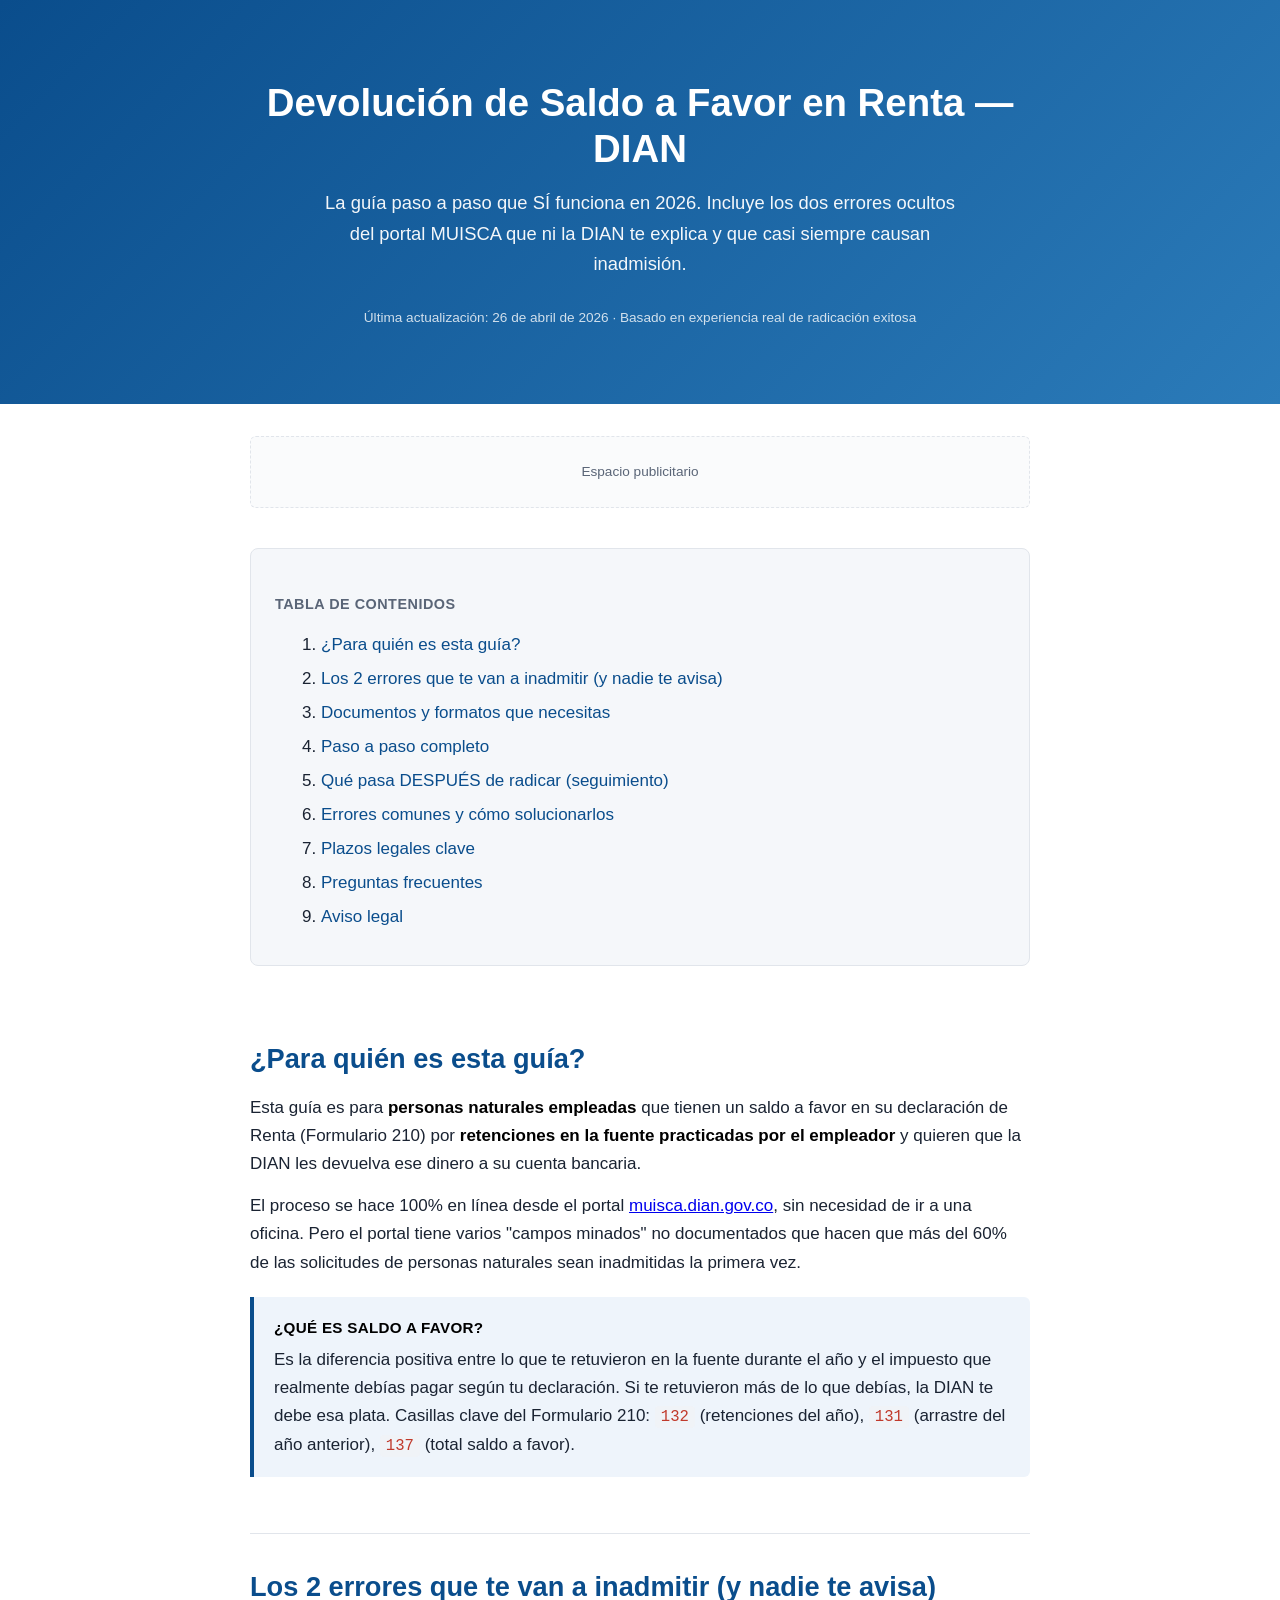
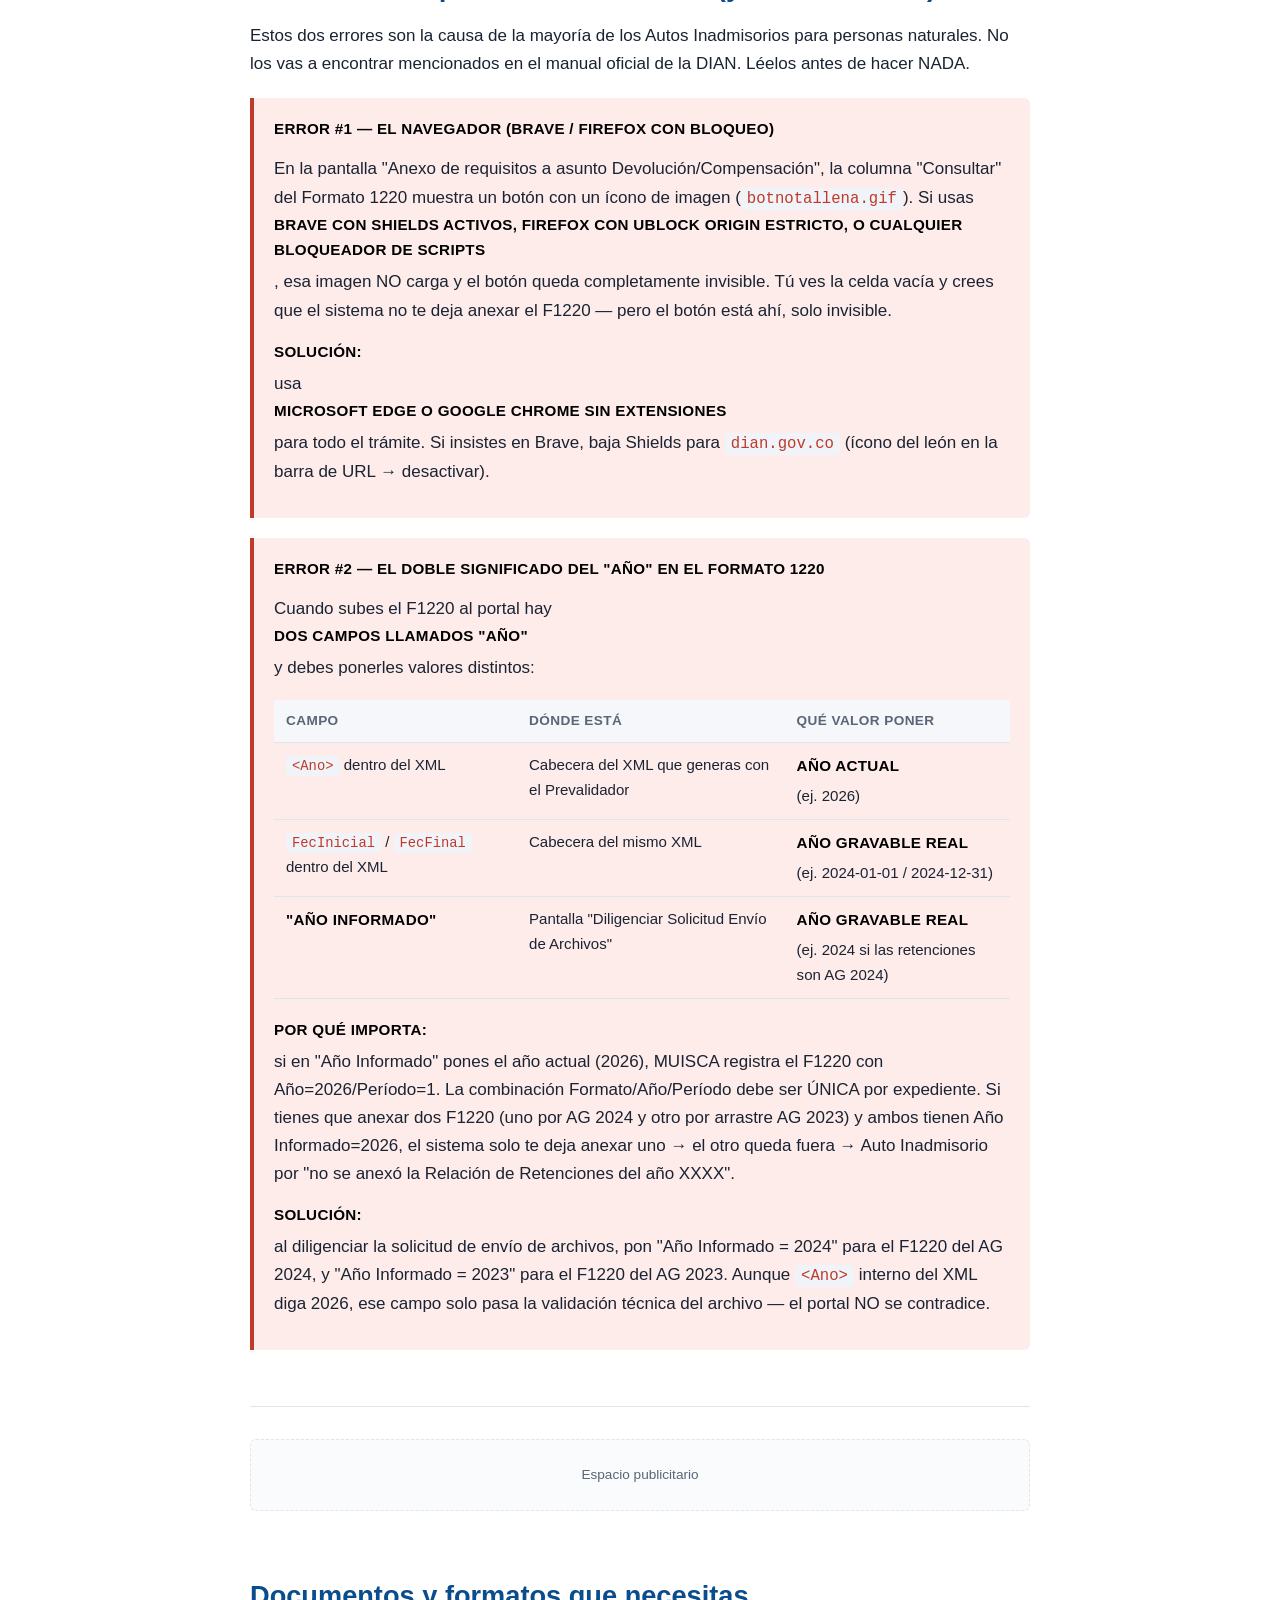
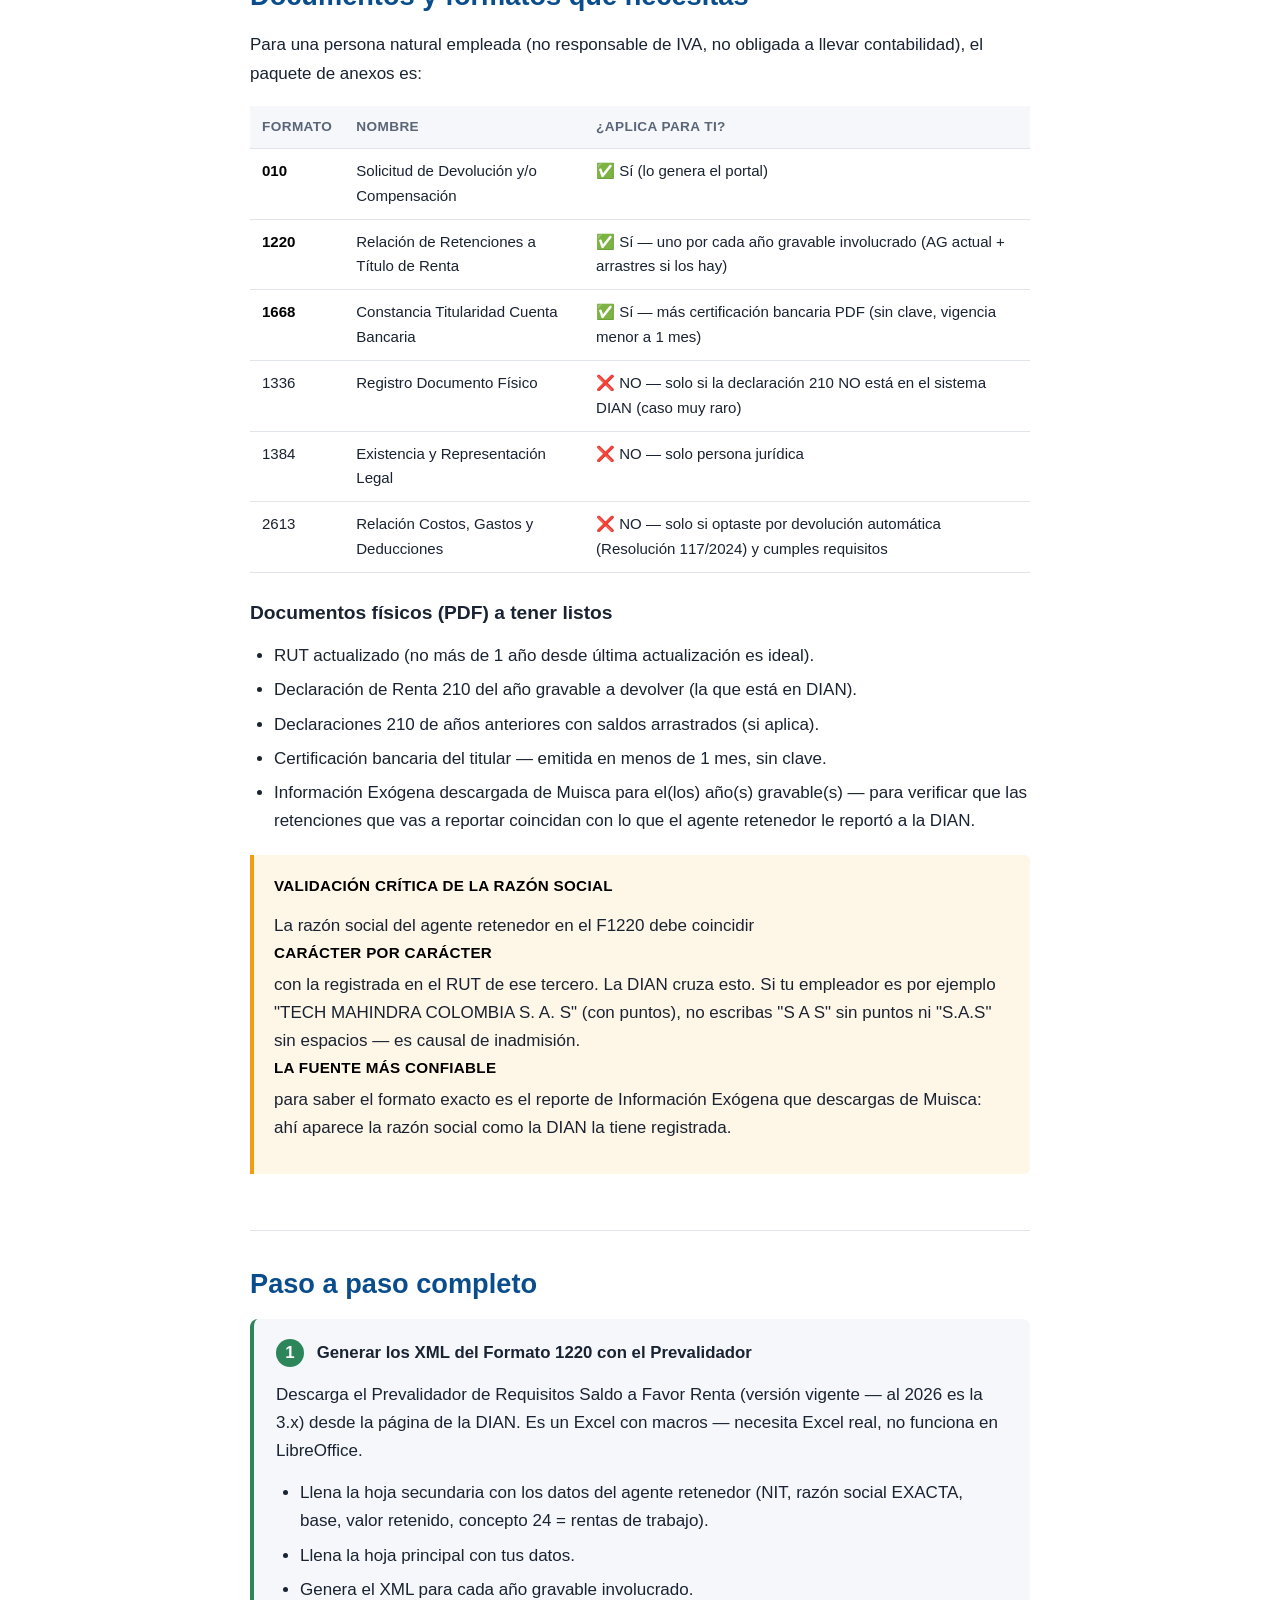
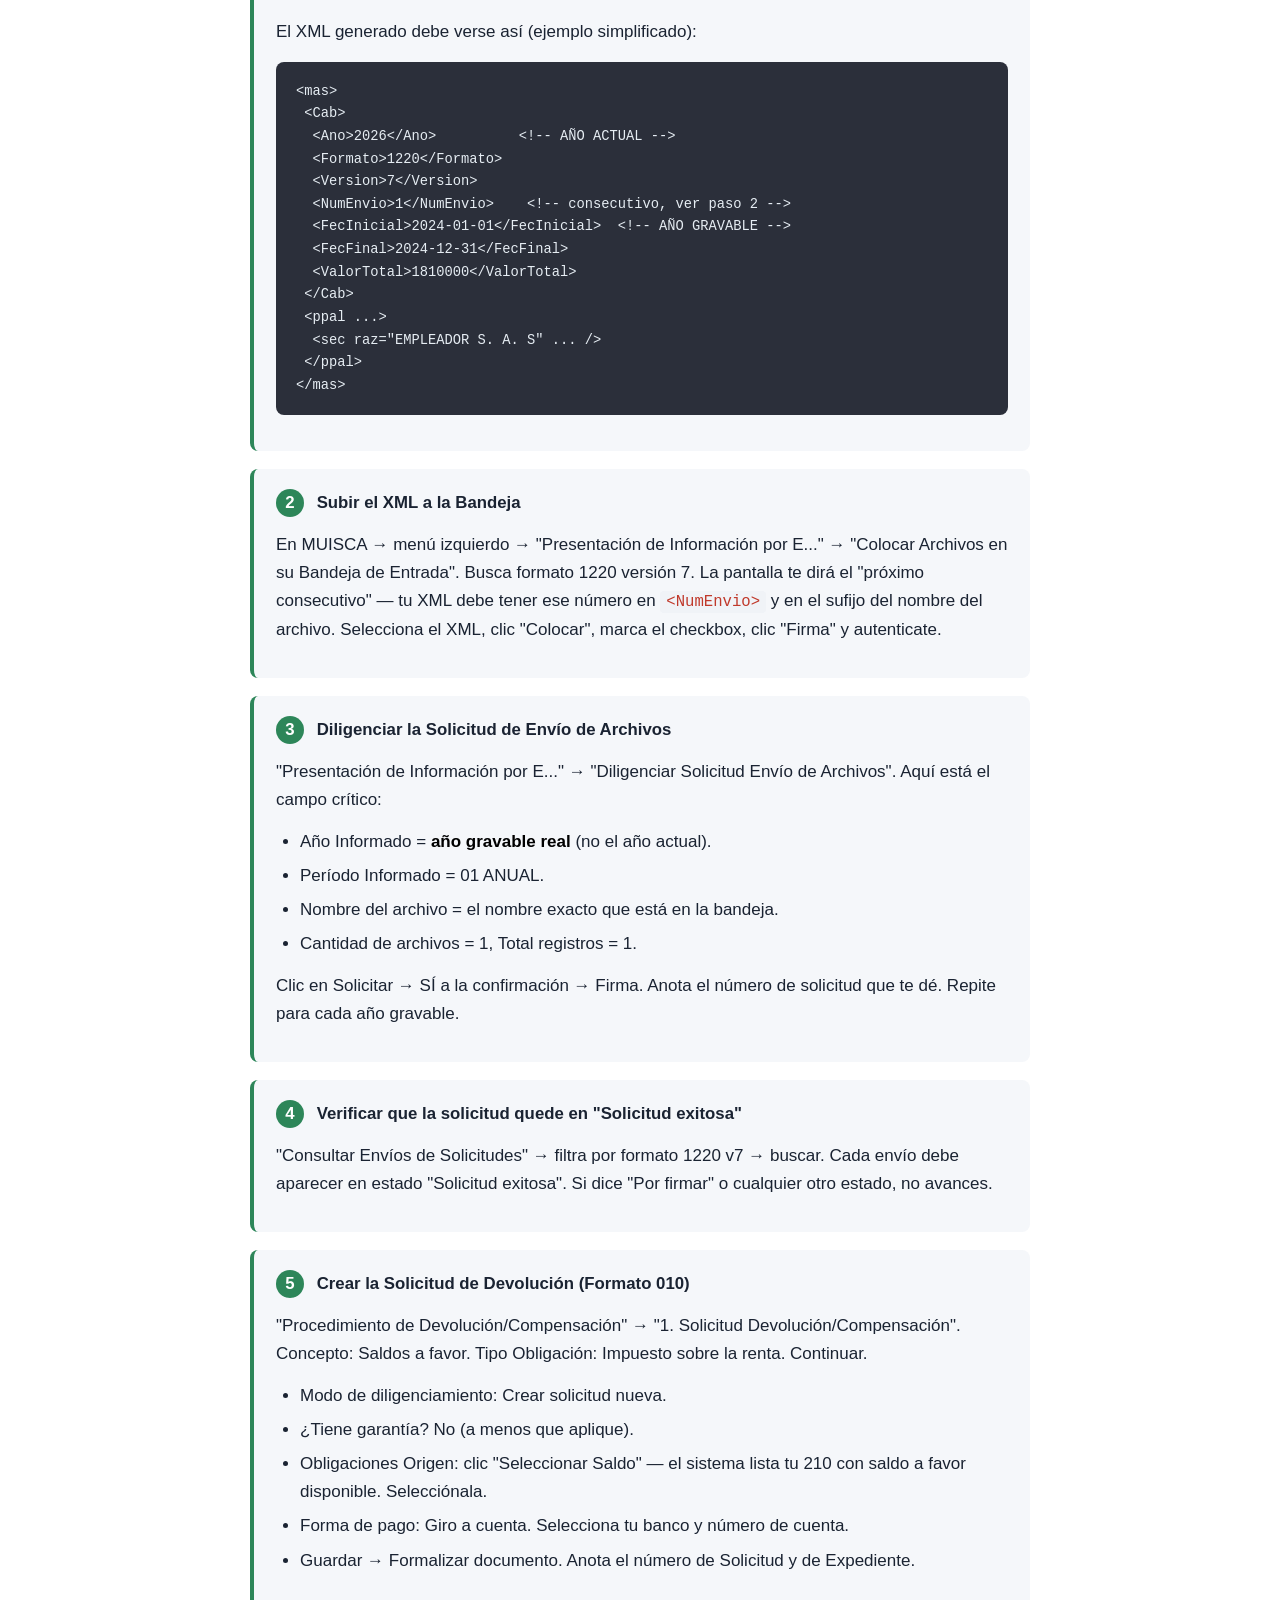
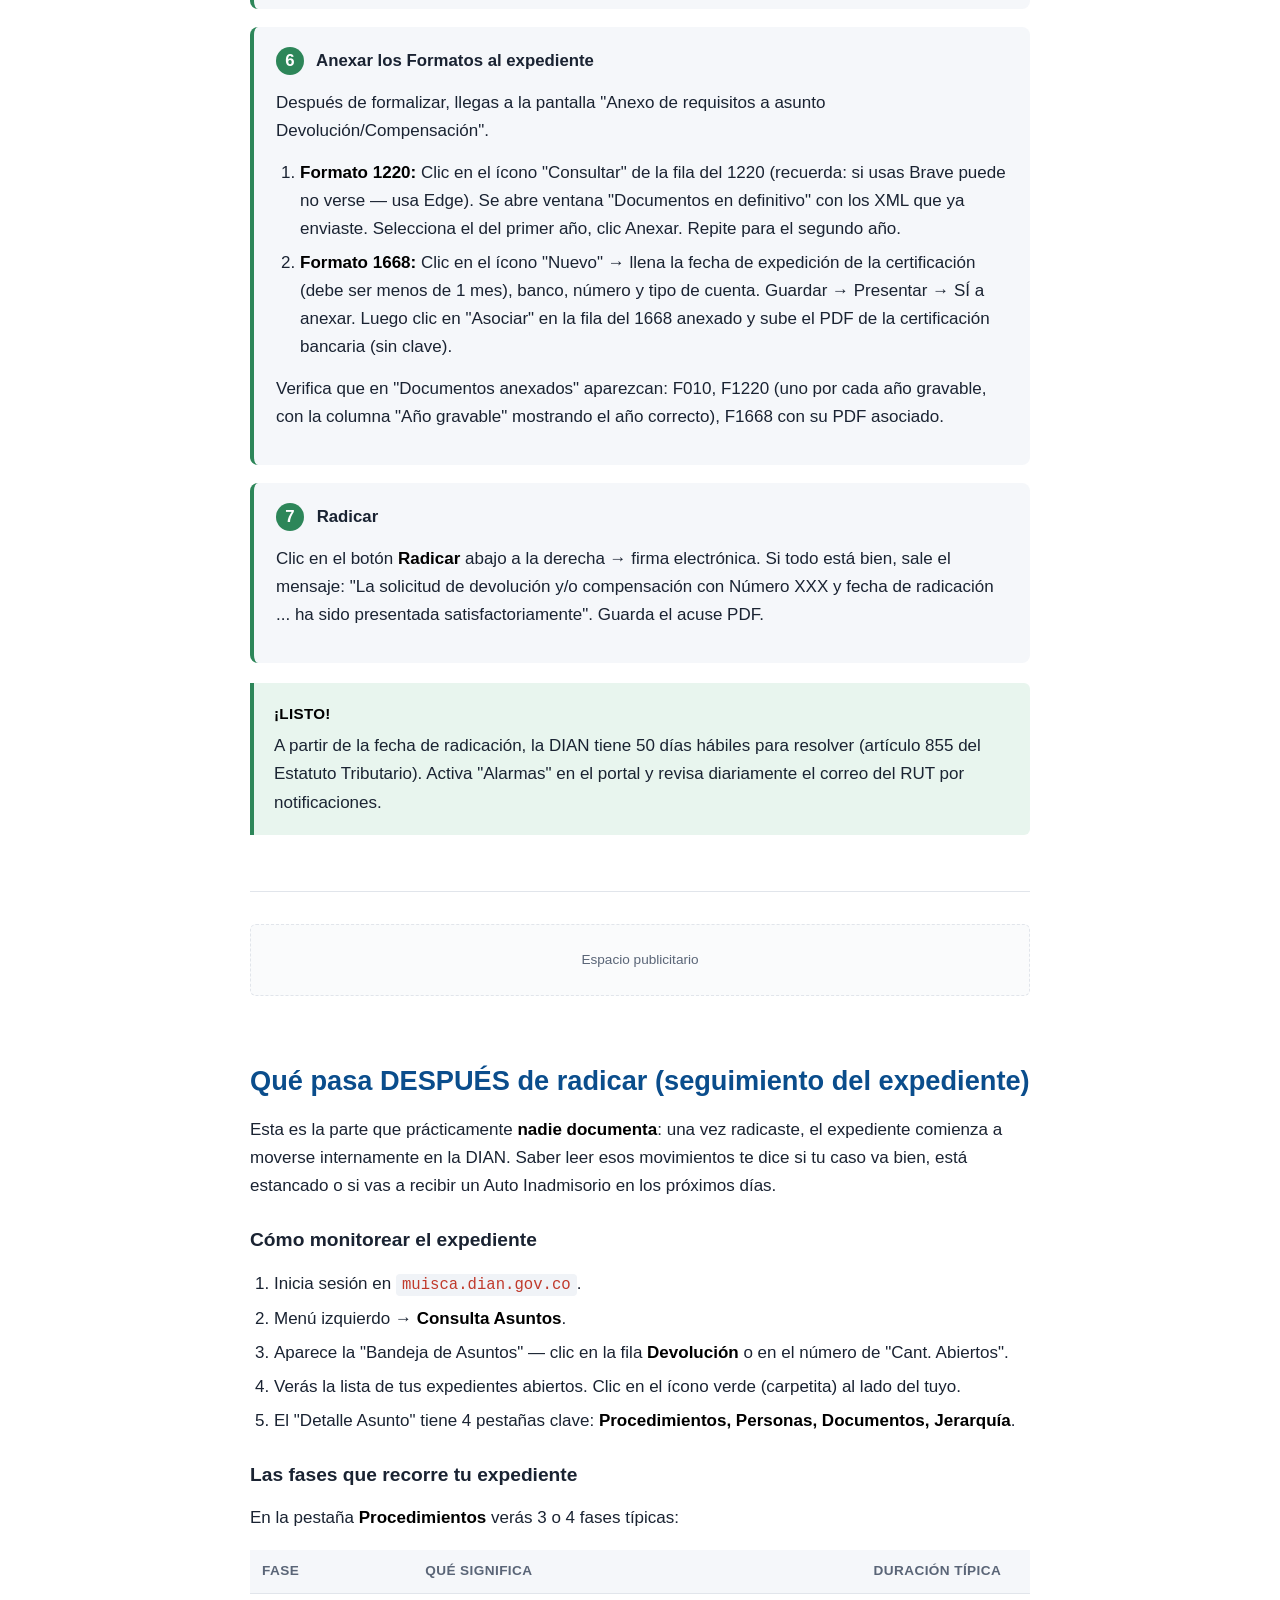
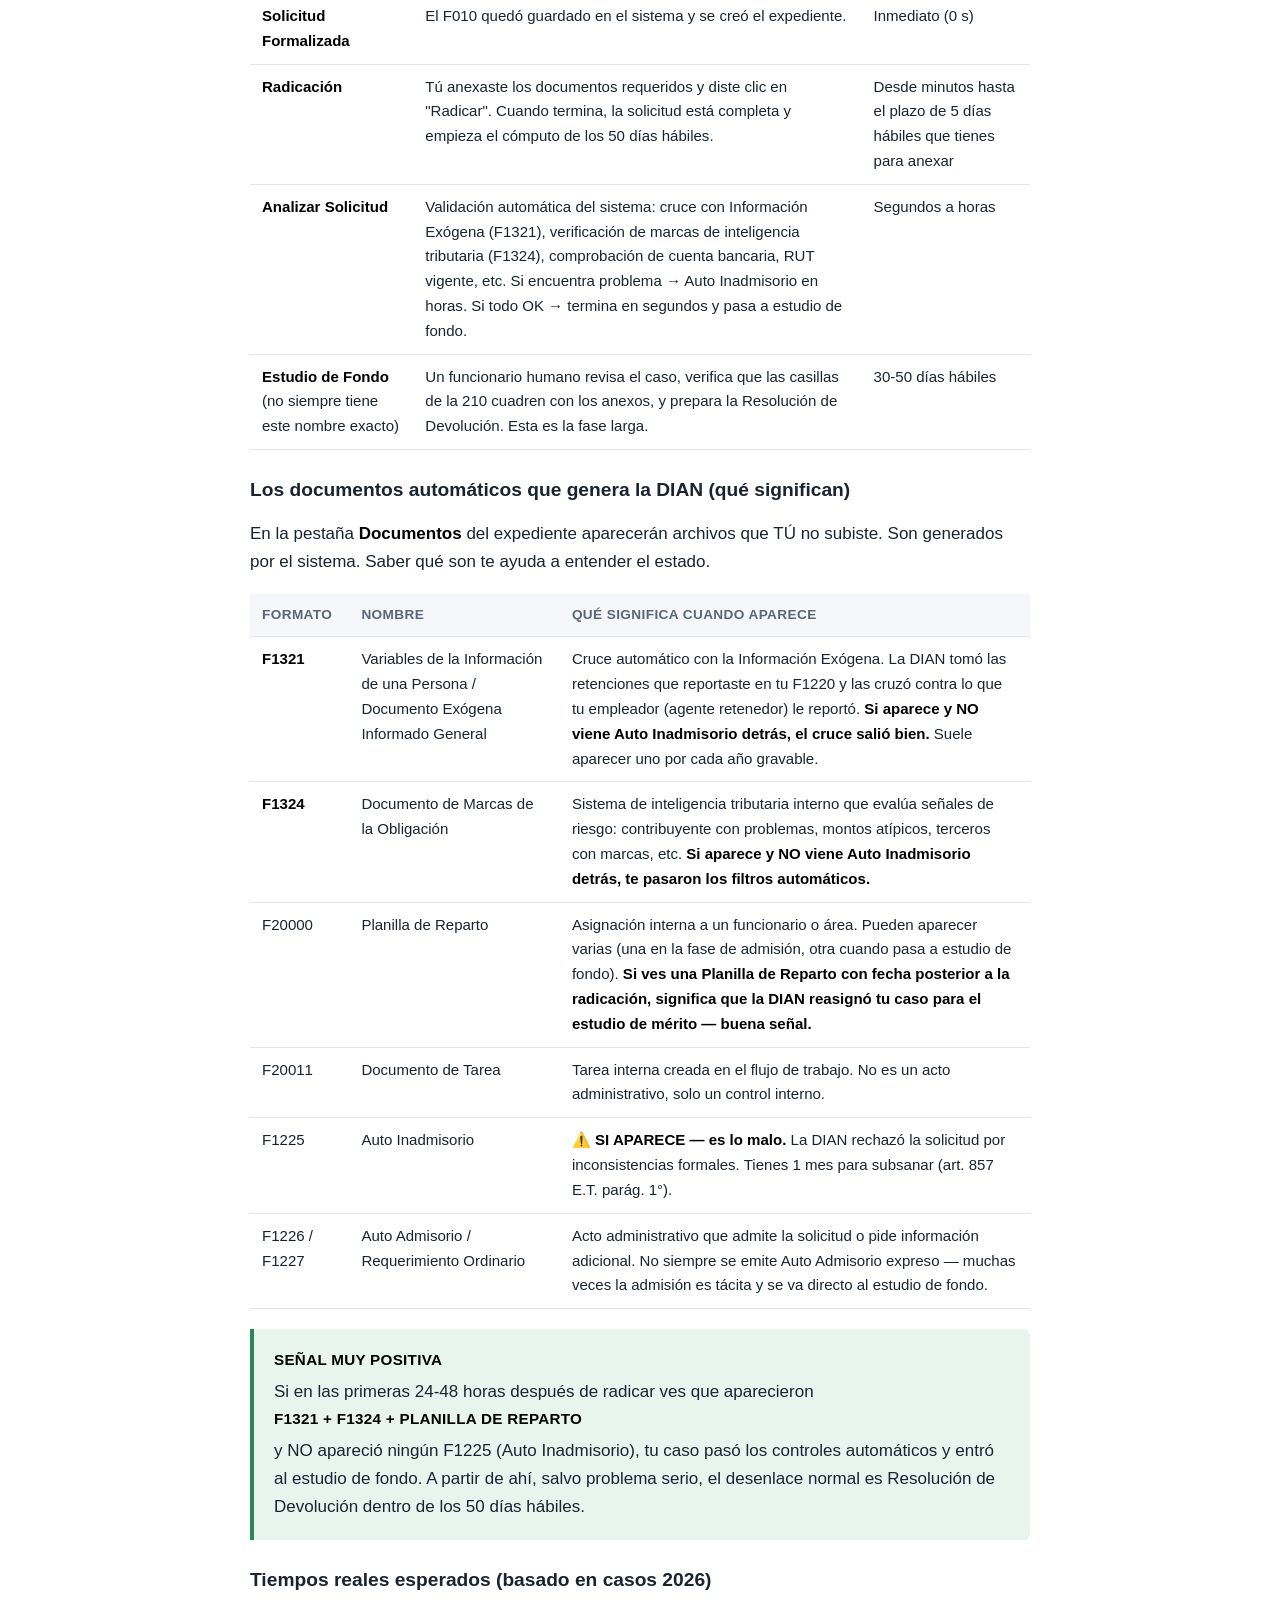
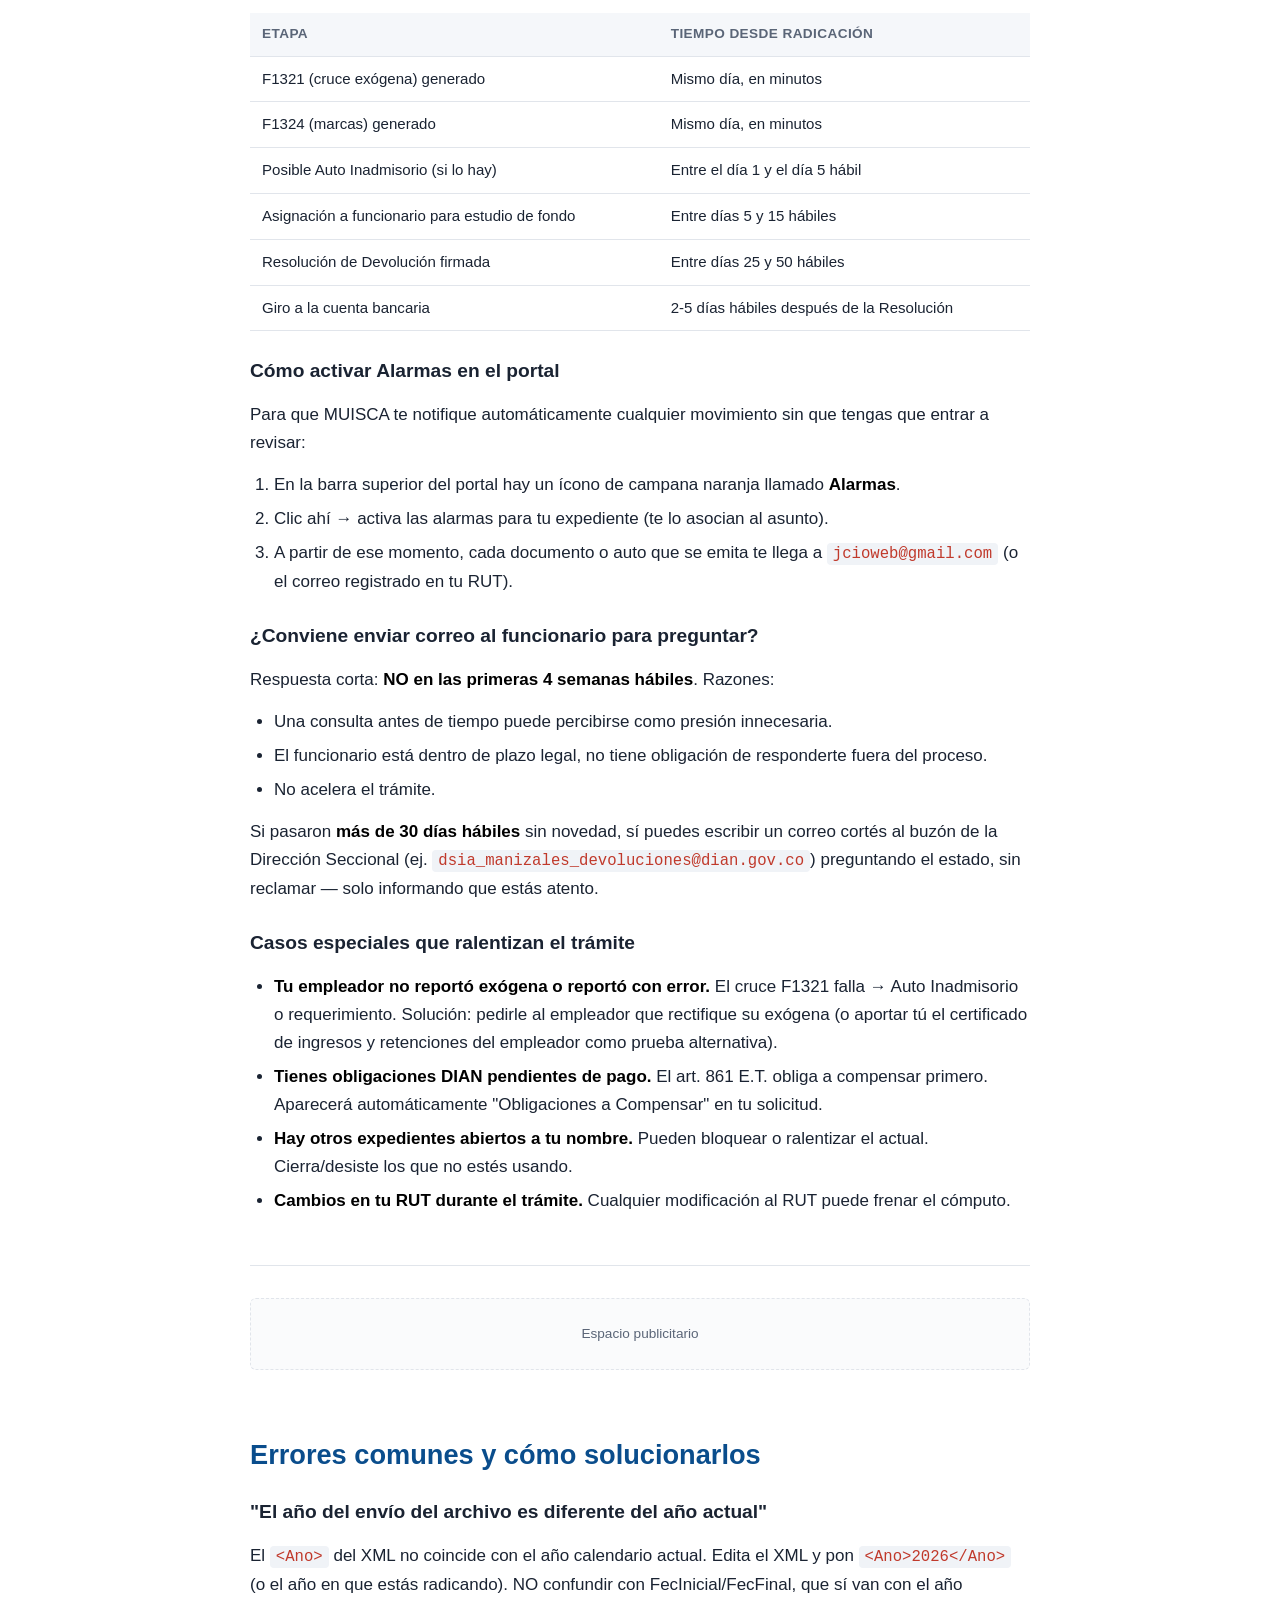
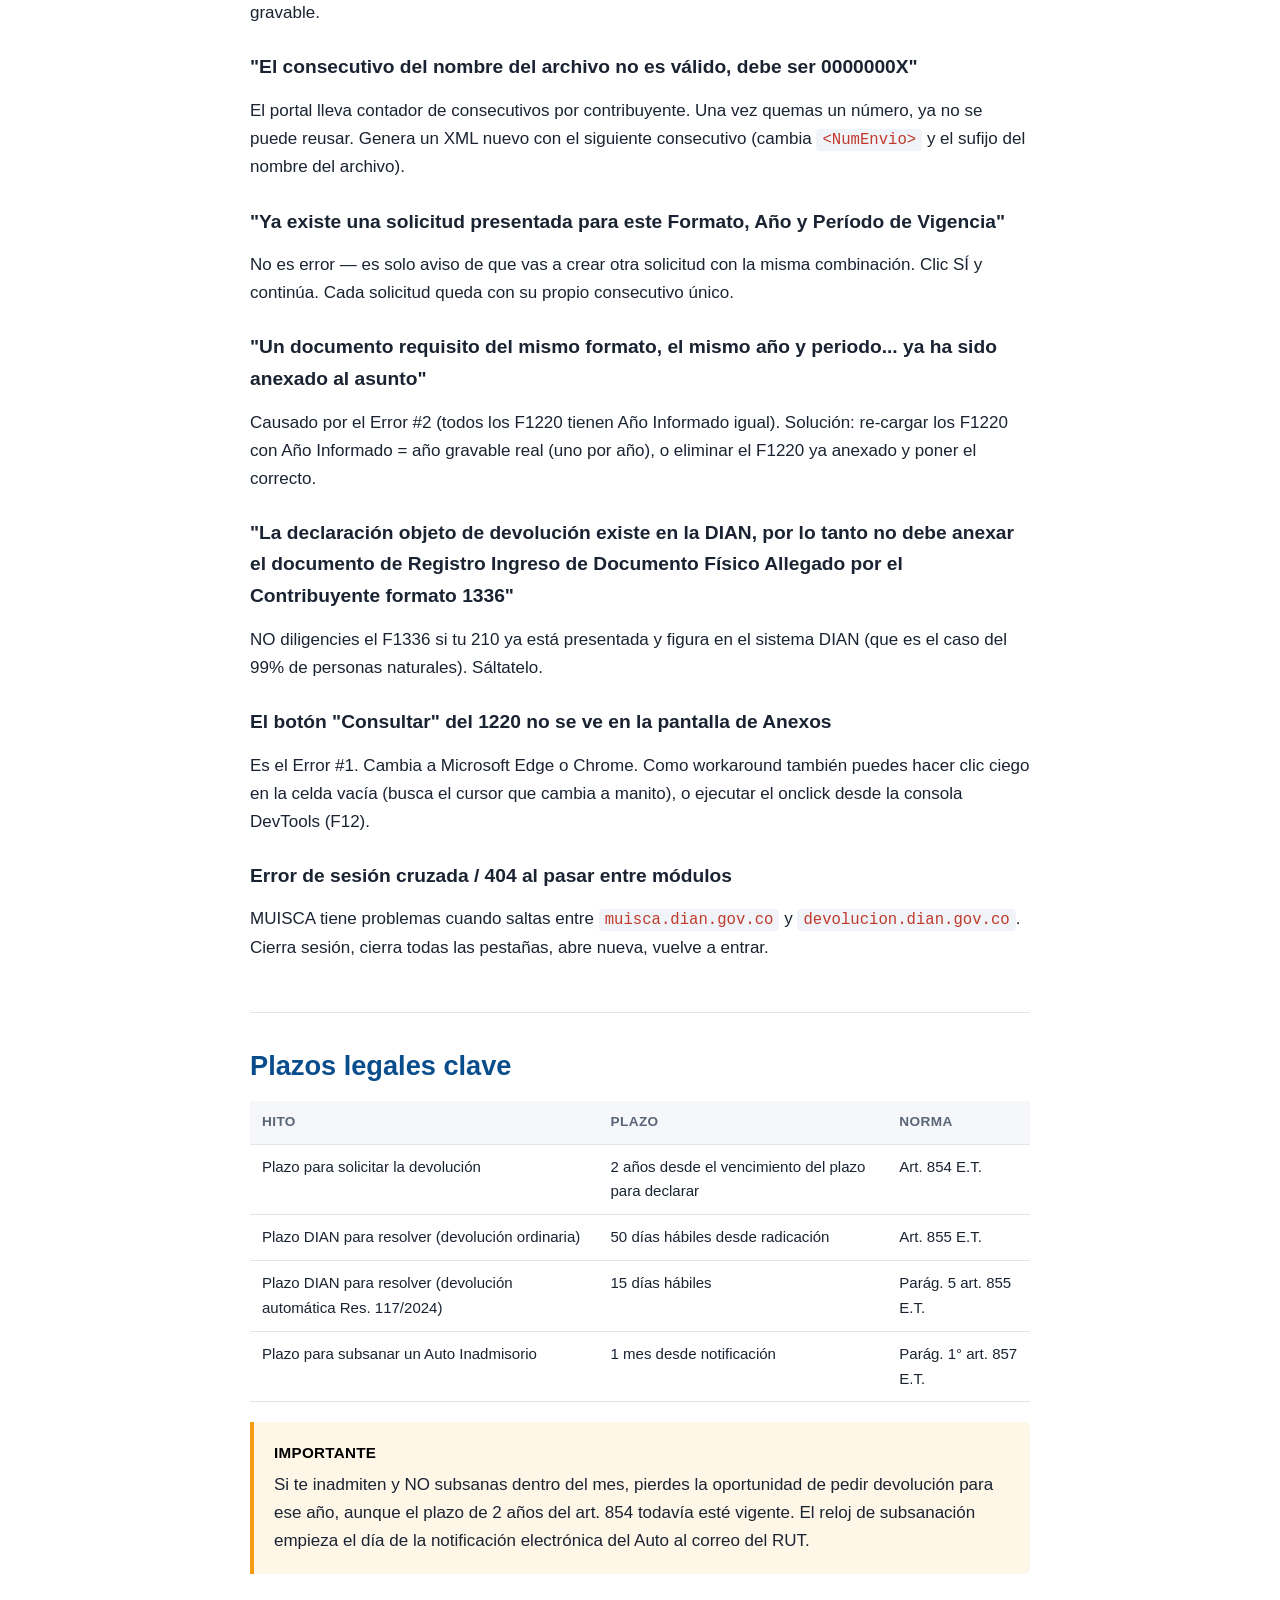
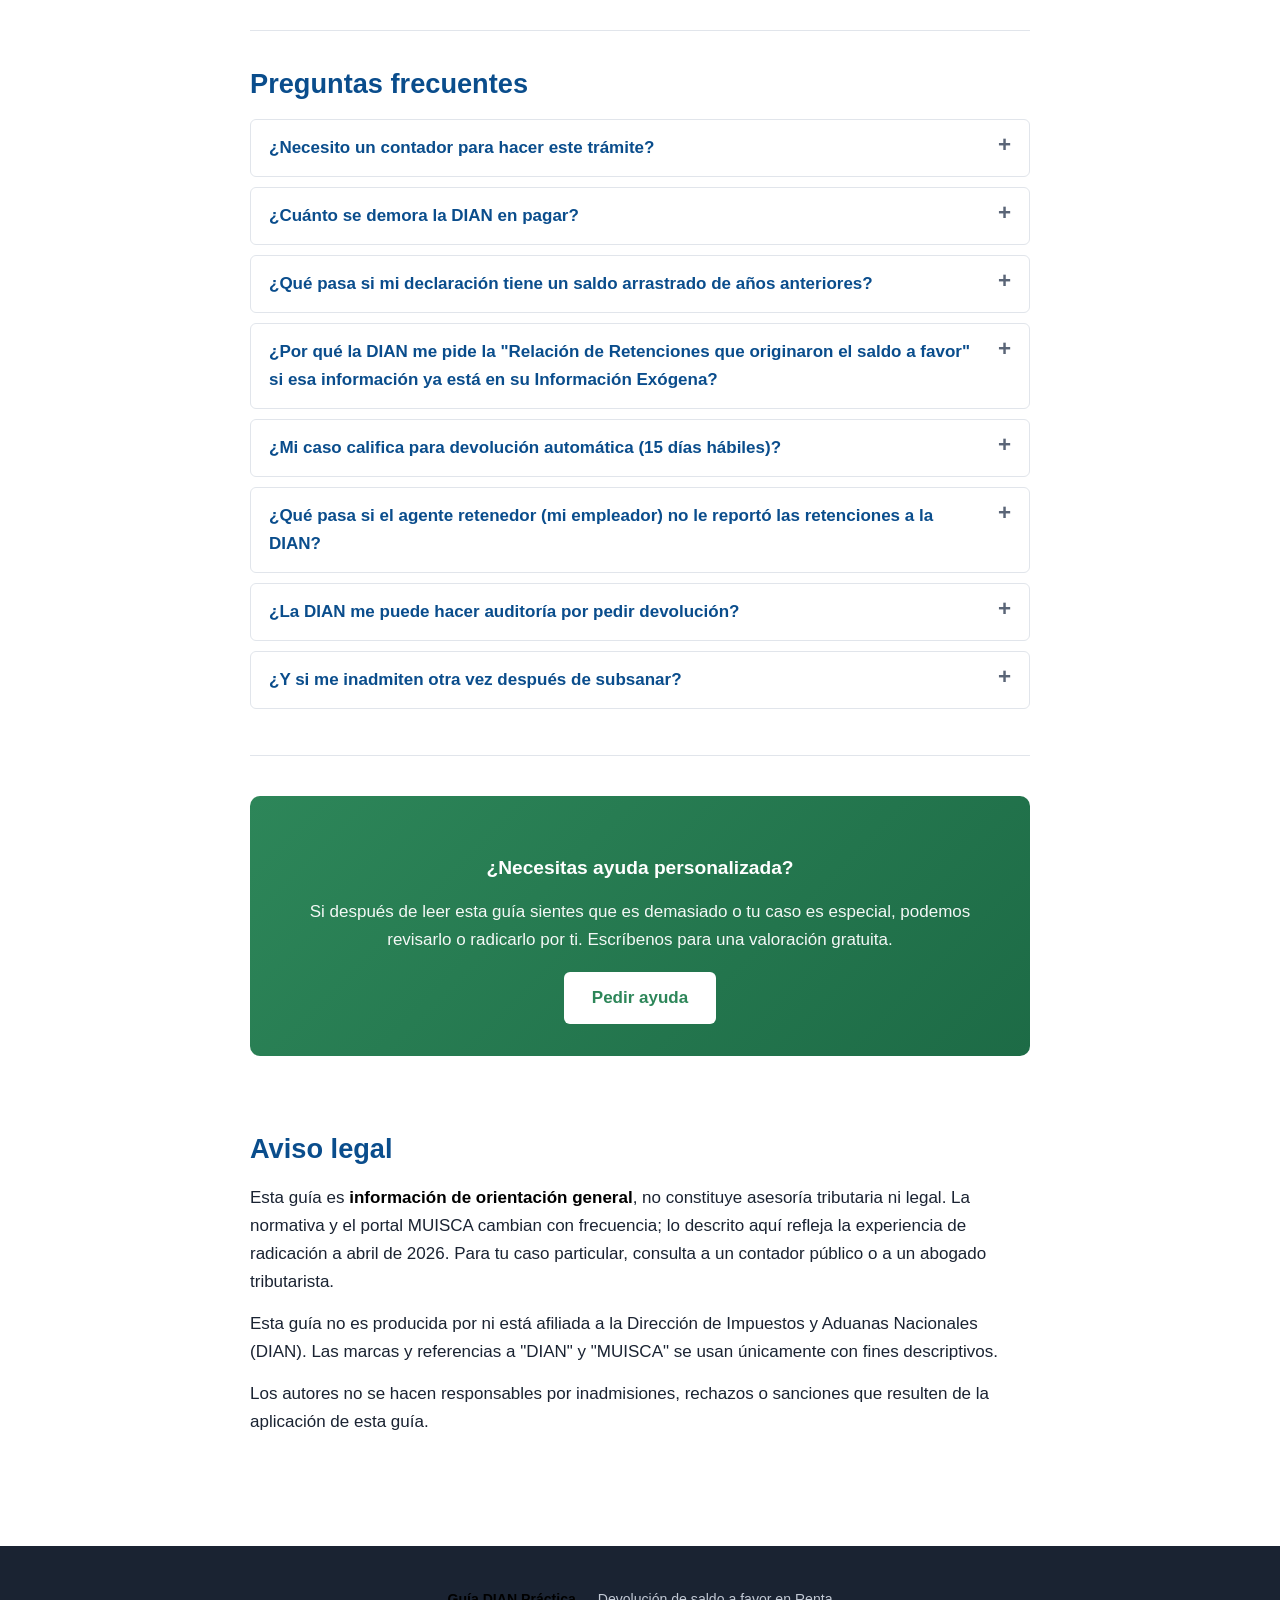
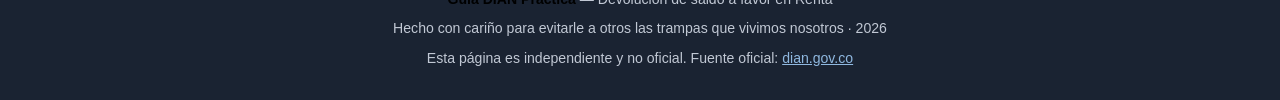
==== index.html @ 831696bd "Agregar sección de seguimiento del expediente post-radicación" ====
<!DOCTYPE html>
<html lang="es-CO">
<head>
<meta charset="UTF-8">
<meta name="viewport" content="width=device-width, initial-scale=1.0">
<title>Devolución de Saldo a Favor Renta DIAN — Guía paso a paso real (2026)</title>
<meta name="description" content="Guía práctica para radicar la devolución del saldo a favor en Renta ante la DIAN sin que te inadmitan. Incluye los dos errores ocultos del portal MUISCA que nadie explica: el navegador y el año informado del Formato 1220.">
<meta name="keywords" content="devolución saldo a favor renta DIAN, formato 1220, auto inadmisorio devolución, MUISCA anexar 1220, subsanar devolución DIAN, persona natural devolución renta">
<meta name="author" content="Guía DIAN práctica">
<meta property="og:title" content="Devolución Saldo a Favor Renta DIAN — La guía que SÍ funciona">
<meta property="og:description" content="Cómo radicar tu devolución sin que te inadmitan. Los dos errores ocultos del portal MUISCA que ni la DIAN te dice.">
<meta property="og:type" content="article">
<meta property="og:locale" content="es_CO">
<style>
  :root {
    --azul: #0a4d8c;
    --azul-claro: #2b7bb9;
    --verde: #2d8659;
    --rojo: #c0392b;
    --amarillo: #f39c12;
    --gris-bg: #f5f7fa;
    --gris-borde: #e1e5eb;
    --texto: #1a2332;
    --texto-secundario: #5a6577;
  }
  * { box-sizing: border-box; margin: 0; padding: 0; }
  html { scroll-behavior: smooth; }
  body {
    font-family: -apple-system, BlinkMacSystemFont, "Segoe UI", Roboto, Oxygen, Ubuntu, sans-serif;
    line-height: 1.65;
    color: var(--texto);
    background: #fff;
    font-size: 17px;
  }
  .container { max-width: 820px; margin: 0 auto; padding: 0 20px; }

  /* Header */
  header {
    background: linear-gradient(135deg, var(--azul) 0%, var(--azul-claro) 100%);
    color: white;
    padding: 80px 20px 60px;
    text-align: center;
  }
  header h1 {
    font-size: 2.4rem;
    margin-bottom: 16px;
    line-height: 1.2;
    font-weight: 800;
  }
  header .subtitle {
    font-size: 1.15rem;
    max-width: 640px;
    margin: 0 auto 28px;
    opacity: 0.95;
  }
  header .meta {
    font-size: 0.85rem;
    opacity: 0.8;
  }

  /* TOC */
  nav.toc {
    background: var(--gris-bg);
    border: 1px solid var(--gris-borde);
    border-radius: 8px;
    padding: 20px 24px;
    margin: 40px 0;
  }
  nav.toc h3 {
    font-size: 0.9rem;
    text-transform: uppercase;
    color: var(--texto-secundario);
    letter-spacing: 0.5px;
    margin-bottom: 12px;
  }
  nav.toc ol { padding-left: 22px; }
  nav.toc li { margin: 6px 0; }
  nav.toc a {
    color: var(--azul);
    text-decoration: none;
    font-weight: 500;
  }
  nav.toc a:hover { text-decoration: underline; }

  /* Sections */
  section { padding: 36px 0; border-bottom: 1px solid var(--gris-borde); }
  section:last-of-type { border-bottom: none; }
  h2 {
    font-size: 1.7rem;
    margin-bottom: 18px;
    color: var(--azul);
    line-height: 1.25;
  }
  h3 {
    font-size: 1.2rem;
    margin: 24px 0 12px;
    color: var(--texto);
  }
  p { margin: 14px 0; }
  ul, ol { margin: 14px 0 14px 24px; }
  li { margin: 6px 0; }
  strong { color: #000; }
  code {
    background: #f0f3f7;
    padding: 2px 6px;
    border-radius: 4px;
    font-size: 0.92em;
    font-family: "SF Mono", Menlo, Monaco, Consolas, monospace;
    color: var(--rojo);
  }
  pre {
    background: #2b2f3a;
    color: #e6edf3;
    padding: 18px 20px;
    border-radius: 8px;
    overflow-x: auto;
    font-size: 0.88em;
    line-height: 1.5;
    margin: 16px 0;
  }
  pre code {
    background: transparent;
    color: inherit;
    padding: 0;
  }

  /* Callouts */
  .callout {
    border-left: 4px solid var(--azul);
    background: #eef4fb;
    padding: 18px 20px;
    margin: 20px 0;
    border-radius: 0 6px 6px 0;
  }
  .callout.warn {
    border-left-color: var(--amarillo);
    background: #fef6e7;
  }
  .callout.danger {
    border-left-color: var(--rojo);
    background: #fdecea;
  }
  .callout.success {
    border-left-color: var(--verde);
    background: #e8f5ee;
  }
  .callout strong { display: block; margin-bottom: 6px; font-size: 0.95rem; text-transform: uppercase; letter-spacing: 0.3px; }

  /* Tables */
  table {
    width: 100%;
    border-collapse: collapse;
    margin: 18px 0;
    font-size: 0.94rem;
  }
  th, td {
    text-align: left;
    padding: 10px 12px;
    border-bottom: 1px solid var(--gris-borde);
    vertical-align: top;
  }
  th {
    background: var(--gris-bg);
    font-weight: 600;
    color: var(--texto-secundario);
    font-size: 0.85rem;
    text-transform: uppercase;
    letter-spacing: 0.4px;
  }

  /* Steps */
  .paso {
    background: var(--gris-bg);
    border-radius: 8px;
    padding: 20px 22px;
    margin: 18px 0;
    border-left: 4px solid var(--verde);
  }
  .paso .num {
    display: inline-block;
    background: var(--verde);
    color: white;
    width: 28px;
    height: 28px;
    border-radius: 50%;
    text-align: center;
    line-height: 28px;
    font-weight: 700;
    margin-right: 8px;
  }
  .paso h4 { display: inline; font-size: 1.05rem; }

  /* Ad slot placeholder (visible solo cuando AdSense no carga) */
  .ad-slot {
    background: #fafbfc;
    border: 1px dashed var(--gris-borde);
    text-align: center;
    padding: 24px;
    margin: 32px 0;
    color: var(--texto-secundario);
    font-size: 0.85rem;
    border-radius: 6px;
  }

  /* CTA */
  .cta {
    background: linear-gradient(135deg, var(--verde) 0%, #1d6b46 100%);
    color: white;
    padding: 32px 28px;
    border-radius: 10px;
    margin: 40px 0;
    text-align: center;
  }
  .cta h3 { color: white; margin-bottom: 12px; }
  .cta p { margin-bottom: 18px; opacity: 0.95; }
  .cta a {
    display: inline-block;
    background: white;
    color: var(--verde);
    padding: 12px 28px;
    border-radius: 6px;
    text-decoration: none;
    font-weight: 700;
  }

  /* FAQ */
  details {
    border: 1px solid var(--gris-borde);
    border-radius: 6px;
    padding: 14px 18px;
    margin: 10px 0;
    background: white;
  }
  details[open] { background: var(--gris-bg); }
  summary {
    cursor: pointer;
    font-weight: 600;
    color: var(--azul);
    list-style: none;
    position: relative;
    padding-right: 24px;
  }
  summary::after {
    content: "+";
    position: absolute;
    right: 0;
    top: 0;
    font-size: 1.4rem;
    line-height: 1;
    color: var(--texto-secundario);
  }
  details[open] summary::after { content: "−"; }
  details p, details ul { margin-top: 12px; }

  /* Footer */
  footer {
    background: #1a2332;
    color: #c1c8d4;
    padding: 36px 20px;
    text-align: center;
    font-size: 0.88rem;
    margin-top: 60px;
  }
  footer p { margin: 6px 0; }
  footer a { color: #8fb8e0; }

  /* Responsive */
  @media (max-width: 600px) {
    body { font-size: 16px; }
    header { padding: 50px 20px 40px; }
    header h1 { font-size: 1.7rem; }
    h2 { font-size: 1.4rem; }
    .paso { padding: 16px 18px; }
    table { font-size: 0.85rem; }
    th, td { padding: 8px 6px; }
  }

  /* Print friendly */
  @media print {
    header, footer, .ad-slot, .cta { background: none !important; color: black !important; }
    nav.toc { page-break-after: always; }
    section { page-break-inside: avoid; }
  }
</style>
</head>
<body>

<header>
  <div class="container">
    <h1>Devolución de Saldo a Favor en Renta — DIAN</h1>
    <p class="subtitle">La guía paso a paso que SÍ funciona en 2026. Incluye los dos errores ocultos del portal MUISCA que ni la DIAN te explica y que casi siempre causan inadmisión.</p>
    <p class="meta">Última actualización: 26 de abril de 2026 · Basado en experiencia real de radicación exitosa</p>
  </div>
</header>

<main class="container">

<!-- AD SLOT 1 — top of content -->
<div class="ad-slot">
  <!-- Aquí va el código de Google AdSense (responsive) -->
  Espacio publicitario
</div>

<nav class="toc" aria-label="Tabla de contenidos">
  <h3>Tabla de contenidos</h3>
  <ol>
    <li><a href="#para-quien">¿Para quién es esta guía?</a></li>
    <li><a href="#errores-mortales">Los 2 errores que te van a inadmitir (y nadie te avisa)</a></li>
    <li><a href="#requisitos">Documentos y formatos que necesitas</a></li>
    <li><a href="#paso-a-paso">Paso a paso completo</a></li>
    <li><a href="#despues-de-radicar">Qué pasa DESPUÉS de radicar (seguimiento)</a></li>
    <li><a href="#errores-comunes">Errores comunes y cómo solucionarlos</a></li>
    <li><a href="#plazos">Plazos legales clave</a></li>
    <li><a href="#faq">Preguntas frecuentes</a></li>
    <li><a href="#disclaimer">Aviso legal</a></li>
  </ol>
</nav>

<section id="para-quien">
  <h2>¿Para quién es esta guía?</h2>
  <p>Esta guía es para <strong>personas naturales empleadas</strong> que tienen un saldo a favor en su declaración de Renta (Formulario 210) por <strong>retenciones en la fuente practicadas por el empleador</strong> y quieren que la DIAN les devuelva ese dinero a su cuenta bancaria.</p>
  <p>El proceso se hace 100% en línea desde el portal <a href="https://muisca.dian.gov.co" target="_blank" rel="noopener">muisca.dian.gov.co</a>, sin necesidad de ir a una oficina. Pero el portal tiene varios "campos minados" no documentados que hacen que más del 60% de las solicitudes de personas naturales sean inadmitidas la primera vez.</p>

  <div class="callout">
    <strong>¿Qué es saldo a favor?</strong>
    Es la diferencia positiva entre lo que te retuvieron en la fuente durante el año y el impuesto que realmente debías pagar según tu declaración. Si te retuvieron más de lo que debías, la DIAN te debe esa plata. Casillas clave del Formulario 210: <code>132</code> (retenciones del año), <code>131</code> (arrastre del año anterior), <code>137</code> (total saldo a favor).
  </div>
</section>

<section id="errores-mortales">
  <h2>Los 2 errores que te van a inadmitir (y nadie te avisa)</h2>
  <p>Estos dos errores son la causa de la mayoría de los Autos Inadmisorios para personas naturales. No los vas a encontrar mencionados en el manual oficial de la DIAN. Léelos antes de hacer NADA.</p>

  <div class="callout danger">
    <strong>Error #1 — El navegador (Brave / Firefox con bloqueo)</strong>
    <p>En la pantalla "Anexo de requisitos a asunto Devolución/Compensación", la columna "Consultar" del Formato 1220 muestra un botón con un ícono de imagen (<code>botnotallena.gif</code>). Si usas <strong>Brave con Shields activos, Firefox con uBlock Origin estricto, o cualquier bloqueador de scripts</strong>, esa imagen NO carga y el botón queda completamente invisible. Tú ves la celda vacía y crees que el sistema no te deja anexar el F1220 — pero el botón está ahí, solo invisible.</p>
    <p><strong>Solución:</strong> usa <strong>Microsoft Edge o Google Chrome sin extensiones</strong> para todo el trámite. Si insistes en Brave, baja Shields para <code>dian.gov.co</code> (ícono del león en la barra de URL → desactivar).</p>
  </div>

  <div class="callout danger">
    <strong>Error #2 — El doble significado del "Año" en el Formato 1220</strong>
    <p>Cuando subes el F1220 al portal hay <strong>dos campos llamados "Año"</strong> y debes ponerles valores distintos:</p>
    <table>
      <tr>
        <th>Campo</th><th>Dónde está</th><th>Qué valor poner</th>
      </tr>
      <tr>
        <td><code>&lt;Ano&gt;</code> dentro del XML</td>
        <td>Cabecera del XML que generas con el Prevalidador</td>
        <td><strong>Año actual</strong> (ej. 2026)</td>
      </tr>
      <tr>
        <td><code>FecInicial</code> / <code>FecFinal</code> dentro del XML</td>
        <td>Cabecera del mismo XML</td>
        <td><strong>Año gravable real</strong> (ej. 2024-01-01 / 2024-12-31)</td>
      </tr>
      <tr>
        <td><strong>"Año Informado"</strong></td>
        <td>Pantalla "Diligenciar Solicitud Envío de Archivos"</td>
        <td><strong>Año gravable real</strong> (ej. 2024 si las retenciones son AG 2024)</td>
      </tr>
    </table>
    <p><strong>Por qué importa:</strong> si en "Año Informado" pones el año actual (2026), MUISCA registra el F1220 con Año=2026/Período=1. La combinación Formato/Año/Período debe ser ÚNICA por expediente. Si tienes que anexar dos F1220 (uno por AG 2024 y otro por arrastre AG 2023) y ambos tienen Año Informado=2026, el sistema solo te deja anexar uno → el otro queda fuera → Auto Inadmisorio por "no se anexó la Relación de Retenciones del año XXXX".</p>
    <p><strong>Solución:</strong> al diligenciar la solicitud de envío de archivos, pon "Año Informado = 2024" para el F1220 del AG 2024, y "Año Informado = 2023" para el F1220 del AG 2023. Aunque <code>&lt;Ano&gt;</code> interno del XML diga 2026, ese campo solo pasa la validación técnica del archivo — el portal NO se contradice.</p>
  </div>
</section>

<!-- AD SLOT 2 — entre secciones -->
<div class="ad-slot">Espacio publicitario</div>

<section id="requisitos">
  <h2>Documentos y formatos que necesitas</h2>
  <p>Para una persona natural empleada (no responsable de IVA, no obligada a llevar contabilidad), el paquete de anexos es:</p>

  <table>
    <tr><th>Formato</th><th>Nombre</th><th>¿Aplica para ti?</th></tr>
    <tr><td><strong>010</strong></td><td>Solicitud de Devolución y/o Compensación</td><td>✅ Sí (lo genera el portal)</td></tr>
    <tr><td><strong>1220</strong></td><td>Relación de Retenciones a Título de Renta</td><td>✅ Sí — uno por cada año gravable involucrado (AG actual + arrastres si los hay)</td></tr>
    <tr><td><strong>1668</strong></td><td>Constancia Titularidad Cuenta Bancaria</td><td>✅ Sí — más certificación bancaria PDF (sin clave, vigencia menor a 1 mes)</td></tr>
    <tr><td>1336</td><td>Registro Documento Físico</td><td>❌ NO — solo si la declaración 210 NO está en el sistema DIAN (caso muy raro)</td></tr>
    <tr><td>1384</td><td>Existencia y Representación Legal</td><td>❌ NO — solo persona jurídica</td></tr>
    <tr><td>2613</td><td>Relación Costos, Gastos y Deducciones</td><td>❌ NO — solo si optaste por devolución automática (Resolución 117/2024) y cumples requisitos</td></tr>
  </table>

  <h3>Documentos físicos (PDF) a tener listos</h3>
  <ul>
    <li>RUT actualizado (no más de 1 año desde última actualización es ideal).</li>
    <li>Declaración de Renta 210 del año gravable a devolver (la que está en DIAN).</li>
    <li>Declaraciones 210 de años anteriores con saldos arrastrados (si aplica).</li>
    <li>Certificación bancaria del titular — emitida en menos de 1 mes, sin clave.</li>
    <li>Información Exógena descargada de Muisca para el(los) año(s) gravable(s) — para verificar que las retenciones que vas a reportar coincidan con lo que el agente retenedor le reportó a la DIAN.</li>
  </ul>

  <div class="callout warn">
    <strong>Validación crítica de la razón social</strong>
    <p>La razón social del agente retenedor en el F1220 debe coincidir <strong>carácter por carácter</strong> con la registrada en el RUT de ese tercero. La DIAN cruza esto. Si tu empleador es por ejemplo "TECH MAHINDRA COLOMBIA S. A. S" (con puntos), no escribas "S A S" sin puntos ni "S.A.S" sin espacios — es causal de inadmisión. <strong>La fuente más confiable</strong> para saber el formato exacto es el reporte de Información Exógena que descargas de Muisca: ahí aparece la razón social como la DIAN la tiene registrada.</p>
  </div>
</section>

<section id="paso-a-paso">
  <h2>Paso a paso completo</h2>

  <div class="paso">
    <h4><span class="num">1</span> Generar los XML del Formato 1220 con el Prevalidador</h4>
    <p>Descarga el Prevalidador de Requisitos Saldo a Favor Renta (versión vigente — al 2026 es la 3.x) desde la página de la DIAN. Es un Excel con macros — necesita Excel real, no funciona en LibreOffice.</p>
    <ul>
      <li>Llena la hoja secundaria con los datos del agente retenedor (NIT, razón social EXACTA, base, valor retenido, concepto 24 = rentas de trabajo).</li>
      <li>Llena la hoja principal con tus datos.</li>
      <li>Genera el XML para cada año gravable involucrado.</li>
    </ul>
    <p>El XML generado debe verse así (ejemplo simplificado):</p>
    <pre><code>&lt;mas&gt;
 &lt;Cab&gt;
  &lt;Ano&gt;2026&lt;/Ano&gt;          &lt;!-- AÑO ACTUAL --&gt;
  &lt;Formato&gt;1220&lt;/Formato&gt;
  &lt;Version&gt;7&lt;/Version&gt;
  &lt;NumEnvio&gt;1&lt;/NumEnvio&gt;    &lt;!-- consecutivo, ver paso 2 --&gt;
  &lt;FecInicial&gt;2024-01-01&lt;/FecInicial&gt;  &lt;!-- AÑO GRAVABLE --&gt;
  &lt;FecFinal&gt;2024-12-31&lt;/FecFinal&gt;
  &lt;ValorTotal&gt;1810000&lt;/ValorTotal&gt;
 &lt;/Cab&gt;
 &lt;ppal ...&gt;
  &lt;sec raz="EMPLEADOR S. A. S" ... /&gt;
 &lt;/ppal&gt;
&lt;/mas&gt;</code></pre>
  </div>

  <div class="paso">
    <h4><span class="num">2</span> Subir el XML a la Bandeja</h4>
    <p>En MUISCA → menú izquierdo → "Presentación de Información por E..." → "Colocar Archivos en su Bandeja de Entrada". Busca formato 1220 versión 7. La pantalla te dirá el "próximo consecutivo" — tu XML debe tener ese número en <code>&lt;NumEnvio&gt;</code> y en el sufijo del nombre del archivo. Selecciona el XML, clic "Colocar", marca el checkbox, clic "Firma" y autenticate.</p>
  </div>

  <div class="paso">
    <h4><span class="num">3</span> Diligenciar la Solicitud de Envío de Archivos</h4>
    <p>"Presentación de Información por E..." → "Diligenciar Solicitud Envío de Archivos". Aquí está el campo crítico:</p>
    <ul>
      <li>Año Informado = <strong>año gravable real</strong> (no el año actual).</li>
      <li>Período Informado = 01 ANUAL.</li>
      <li>Nombre del archivo = el nombre exacto que está en la bandeja.</li>
      <li>Cantidad de archivos = 1, Total registros = 1.</li>
    </ul>
    <p>Clic en Solicitar → SÍ a la confirmación → Firma. Anota el número de solicitud que te dé. Repite para cada año gravable.</p>
  </div>

  <div class="paso">
    <h4><span class="num">4</span> Verificar que la solicitud quede en "Solicitud exitosa"</h4>
    <p>"Consultar Envíos de Solicitudes" → filtra por formato 1220 v7 → buscar. Cada envío debe aparecer en estado "Solicitud exitosa". Si dice "Por firmar" o cualquier otro estado, no avances.</p>
  </div>

  <div class="paso">
    <h4><span class="num">5</span> Crear la Solicitud de Devolución (Formato 010)</h4>
    <p>"Procedimiento de Devolución/Compensación" → "1. Solicitud Devolución/Compensación". Concepto: Saldos a favor. Tipo Obligación: Impuesto sobre la renta. Continuar.</p>
    <ul>
      <li>Modo de diligenciamiento: Crear solicitud nueva.</li>
      <li>¿Tiene garantía? No (a menos que aplique).</li>
      <li>Obligaciones Origen: clic "Seleccionar Saldo" — el sistema lista tu 210 con saldo a favor disponible. Selecciónala.</li>
      <li>Forma de pago: Giro a cuenta. Selecciona tu banco y número de cuenta.</li>
      <li>Guardar → Formalizar documento. Anota el número de Solicitud y de Expediente.</li>
    </ul>
  </div>

  <div class="paso">
    <h4><span class="num">6</span> Anexar los Formatos al expediente</h4>
    <p>Después de formalizar, llegas a la pantalla "Anexo de requisitos a asunto Devolución/Compensación".</p>
    <ol>
      <li><strong>Formato 1220:</strong> Clic en el ícono "Consultar" de la fila del 1220 (recuerda: si usas Brave puede no verse — usa Edge). Se abre ventana "Documentos en definitivo" con los XML que ya enviaste. Selecciona el del primer año, clic Anexar. Repite para el segundo año.</li>
      <li><strong>Formato 1668:</strong> Clic en el ícono "Nuevo" → llena la fecha de expedición de la certificación (debe ser menos de 1 mes), banco, número y tipo de cuenta. Guardar → Presentar → SÍ a anexar. Luego clic en "Asociar" en la fila del 1668 anexado y sube el PDF de la certificación bancaria (sin clave).</li>
    </ol>
    <p>Verifica que en "Documentos anexados" aparezcan: F010, F1220 (uno por cada año gravable, con la columna "Año gravable" mostrando el año correcto), F1668 con su PDF asociado.</p>
  </div>

  <div class="paso">
    <h4><span class="num">7</span> Radicar</h4>
    <p>Clic en el botón <strong>Radicar</strong> abajo a la derecha → firma electrónica. Si todo está bien, sale el mensaje: "La solicitud de devolución y/o compensación con Número XXX y fecha de radicación ... ha sido presentada satisfactoriamente". Guarda el acuse PDF.</p>
  </div>

  <div class="callout success">
    <strong>¡Listo!</strong>
    A partir de la fecha de radicación, la DIAN tiene 50 días hábiles para resolver (artículo 855 del Estatuto Tributario). Activa "Alarmas" en el portal y revisa diariamente el correo del RUT por notificaciones.
  </div>
</section>

<!-- AD SLOT 3 -->
<div class="ad-slot">Espacio publicitario</div>

<section id="despues-de-radicar">
  <h2>Qué pasa DESPUÉS de radicar (seguimiento del expediente)</h2>
  <p>Esta es la parte que prácticamente <strong>nadie documenta</strong>: una vez radicaste, el expediente comienza a moverse internamente en la DIAN. Saber leer esos movimientos te dice si tu caso va bien, está estancado o si vas a recibir un Auto Inadmisorio en los próximos días.</p>

  <h3>Cómo monitorear el expediente</h3>
  <ol>
    <li>Inicia sesión en <code>muisca.dian.gov.co</code>.</li>
    <li>Menú izquierdo → <strong>Consulta Asuntos</strong>.</li>
    <li>Aparece la "Bandeja de Asuntos" — clic en la fila <strong>Devolución</strong> o en el número de "Cant. Abiertos".</li>
    <li>Verás la lista de tus expedientes abiertos. Clic en el ícono verde (carpetita) al lado del tuyo.</li>
    <li>El "Detalle Asunto" tiene 4 pestañas clave: <strong>Procedimientos, Personas, Documentos, Jerarquía</strong>.</li>
  </ol>

  <h3>Las fases que recorre tu expediente</h3>
  <p>En la pestaña <strong>Procedimientos</strong> verás 3 o 4 fases típicas:</p>
  <table>
    <tr><th>Fase</th><th>Qué significa</th><th>Duración típica</th></tr>
    <tr><td><strong>Solicitud Formalizada</strong></td><td>El F010 quedó guardado en el sistema y se creó el expediente.</td><td>Inmediato (0 s)</td></tr>
    <tr><td><strong>Radicación</strong></td><td>Tú anexaste los documentos requeridos y diste clic en "Radicar". Cuando termina, la solicitud está completa y empieza el cómputo de los 50 días hábiles.</td><td>Desde minutos hasta el plazo de 5 días hábiles que tienes para anexar</td></tr>
    <tr><td><strong>Analizar Solicitud</strong></td><td>Validación automática del sistema: cruce con Información Exógena (F1321), verificación de marcas de inteligencia tributaria (F1324), comprobación de cuenta bancaria, RUT vigente, etc. Si encuentra problema → Auto Inadmisorio en horas. Si todo OK → termina en segundos y pasa a estudio de fondo.</td><td>Segundos a horas</td></tr>
    <tr><td><strong>Estudio de Fondo</strong> (no siempre tiene este nombre exacto)</td><td>Un funcionario humano revisa el caso, verifica que las casillas de la 210 cuadren con los anexos, y prepara la Resolución de Devolución. Esta es la fase larga.</td><td>30-50 días hábiles</td></tr>
  </table>

  <h3>Los documentos automáticos que genera la DIAN (qué significan)</h3>
  <p>En la pestaña <strong>Documentos</strong> del expediente aparecerán archivos que TÚ no subiste. Son generados por el sistema. Saber qué son te ayuda a entender el estado.</p>

  <table>
    <tr><th>Formato</th><th>Nombre</th><th>Qué significa cuando aparece</th></tr>
    <tr>
      <td><strong>F1321</strong></td>
      <td>Variables de la Información de una Persona / Documento Exógena Informado General</td>
      <td>Cruce automático con la Información Exógena. La DIAN tomó las retenciones que reportaste en tu F1220 y las cruzó contra lo que tu empleador (agente retenedor) le reportó. <strong>Si aparece y NO viene Auto Inadmisorio detrás, el cruce salió bien.</strong> Suele aparecer uno por cada año gravable.</td>
    </tr>
    <tr>
      <td><strong>F1324</strong></td>
      <td>Documento de Marcas de la Obligación</td>
      <td>Sistema de inteligencia tributaria interno que evalúa señales de riesgo: contribuyente con problemas, montos atípicos, terceros con marcas, etc. <strong>Si aparece y NO viene Auto Inadmisorio detrás, te pasaron los filtros automáticos.</strong></td>
    </tr>
    <tr>
      <td>F20000</td>
      <td>Planilla de Reparto</td>
      <td>Asignación interna a un funcionario o área. Pueden aparecer varias (una en la fase de admisión, otra cuando pasa a estudio de fondo). <strong>Si ves una Planilla de Reparto con fecha posterior a la radicación, significa que la DIAN reasignó tu caso para el estudio de mérito — buena señal.</strong></td>
    </tr>
    <tr>
      <td>F20011</td>
      <td>Documento de Tarea</td>
      <td>Tarea interna creada en el flujo de trabajo. No es un acto administrativo, solo un control interno.</td>
    </tr>
    <tr>
      <td>F1225</td>
      <td>Auto Inadmisorio</td>
      <td>⚠️ <strong>SI APARECE — es lo malo.</strong> La DIAN rechazó la solicitud por inconsistencias formales. Tienes 1 mes para subsanar (art. 857 E.T. parág. 1°).</td>
    </tr>
    <tr>
      <td>F1226 / F1227</td>
      <td>Auto Admisorio / Requerimiento Ordinario</td>
      <td>Acto administrativo que admite la solicitud o pide información adicional. No siempre se emite Auto Admisorio expreso — muchas veces la admisión es tácita y se va directo al estudio de fondo.</td>
    </tr>
  </table>

  <div class="callout success">
    <strong>Señal MUY positiva</strong>
    Si en las primeras 24-48 horas después de radicar ves que aparecieron <strong>F1321 + F1324 + Planilla de Reparto</strong> y NO apareció ningún F1225 (Auto Inadmisorio), tu caso pasó los controles automáticos y entró al estudio de fondo. A partir de ahí, salvo problema serio, el desenlace normal es Resolución de Devolución dentro de los 50 días hábiles.
  </div>

  <h3>Tiempos reales esperados (basado en casos 2026)</h3>
  <table>
    <tr><th>Etapa</th><th>Tiempo desde radicación</th></tr>
    <tr><td>F1321 (cruce exógena) generado</td><td>Mismo día, en minutos</td></tr>
    <tr><td>F1324 (marcas) generado</td><td>Mismo día, en minutos</td></tr>
    <tr><td>Posible Auto Inadmisorio (si lo hay)</td><td>Entre el día 1 y el día 5 hábil</td></tr>
    <tr><td>Asignación a funcionario para estudio de fondo</td><td>Entre días 5 y 15 hábiles</td></tr>
    <tr><td>Resolución de Devolución firmada</td><td>Entre días 25 y 50 hábiles</td></tr>
    <tr><td>Giro a la cuenta bancaria</td><td>2-5 días hábiles después de la Resolución</td></tr>
  </table>

  <h3>Cómo activar Alarmas en el portal</h3>
  <p>Para que MUISCA te notifique automáticamente cualquier movimiento sin que tengas que entrar a revisar:</p>
  <ol>
    <li>En la barra superior del portal hay un ícono de campana naranja llamado <strong>Alarmas</strong>.</li>
    <li>Clic ahí → activa las alarmas para tu expediente (te lo asocian al asunto).</li>
    <li>A partir de ese momento, cada documento o auto que se emita te llega a <code>jcioweb@gmail.com</code> (o el correo registrado en tu RUT).</li>
  </ol>

  <h3>¿Conviene enviar correo al funcionario para preguntar?</h3>
  <p>Respuesta corta: <strong>NO en las primeras 4 semanas hábiles</strong>. Razones:</p>
  <ul>
    <li>Una consulta antes de tiempo puede percibirse como presión innecesaria.</li>
    <li>El funcionario está dentro de plazo legal, no tiene obligación de responderte fuera del proceso.</li>
    <li>No acelera el trámite.</li>
  </ul>
  <p>Si pasaron <strong>más de 30 días hábiles</strong> sin novedad, sí puedes escribir un correo cortés al buzón de la Dirección Seccional (ej. <code>dsia_manizales_devoluciones@dian.gov.co</code>) preguntando el estado, sin reclamar — solo informando que estás atento.</p>

  <h3>Casos especiales que ralentizan el trámite</h3>
  <ul>
    <li><strong>Tu empleador no reportó exógena o reportó con error.</strong> El cruce F1321 falla → Auto Inadmisorio o requerimiento. Solución: pedirle al empleador que rectifique su exógena (o aportar tú el certificado de ingresos y retenciones del empleador como prueba alternativa).</li>
    <li><strong>Tienes obligaciones DIAN pendientes de pago.</strong> El art. 861 E.T. obliga a compensar primero. Aparecerá automáticamente "Obligaciones a Compensar" en tu solicitud.</li>
    <li><strong>Hay otros expedientes abiertos a tu nombre.</strong> Pueden bloquear o ralentizar el actual. Cierra/desiste los que no estés usando.</li>
    <li><strong>Cambios en tu RUT durante el trámite.</strong> Cualquier modificación al RUT puede frenar el cómputo.</li>
  </ul>
</section>

<!-- AD SLOT 3b -->
<div class="ad-slot">Espacio publicitario</div>

<section id="errores-comunes">
  <h2>Errores comunes y cómo solucionarlos</h2>

  <h3>"El año del envío del archivo es diferente del año actual"</h3>
  <p>El <code>&lt;Ano&gt;</code> del XML no coincide con el año calendario actual. Edita el XML y pon <code>&lt;Ano&gt;2026&lt;/Ano&gt;</code> (o el año en que estás radicando). NO confundir con FecInicial/FecFinal, que sí van con el año gravable.</p>

  <h3>"El consecutivo del nombre del archivo no es válido, debe ser 0000000X"</h3>
  <p>El portal lleva contador de consecutivos por contribuyente. Una vez quemas un número, ya no se puede reusar. Genera un XML nuevo con el siguiente consecutivo (cambia <code>&lt;NumEnvio&gt;</code> y el sufijo del nombre del archivo).</p>

  <h3>"Ya existe una solicitud presentada para este Formato, Año y Período de Vigencia"</h3>
  <p>No es error — es solo aviso de que vas a crear otra solicitud con la misma combinación. Clic SÍ y continúa. Cada solicitud queda con su propio consecutivo único.</p>

  <h3>"Un documento requisito del mismo formato, el mismo año y periodo... ya ha sido anexado al asunto"</h3>
  <p>Causado por el Error #2 (todos los F1220 tienen Año Informado igual). Solución: re-cargar los F1220 con Año Informado = año gravable real (uno por año), o eliminar el F1220 ya anexado y poner el correcto.</p>

  <h3>"La declaración objeto de devolución existe en la DIAN, por lo tanto no debe anexar el documento de Registro Ingreso de Documento Físico Allegado por el Contribuyente formato 1336"</h3>
  <p>NO diligencies el F1336 si tu 210 ya está presentada y figura en el sistema DIAN (que es el caso del 99% de personas naturales). Sáltatelo.</p>

  <h3>El botón "Consultar" del 1220 no se ve en la pantalla de Anexos</h3>
  <p>Es el Error #1. Cambia a Microsoft Edge o Chrome. Como workaround también puedes hacer clic ciego en la celda vacía (busca el cursor que cambia a manito), o ejecutar el onclick desde la consola DevTools (F12).</p>

  <h3>Error de sesión cruzada / 404 al pasar entre módulos</h3>
  <p>MUISCA tiene problemas cuando saltas entre <code>muisca.dian.gov.co</code> y <code>devolucion.dian.gov.co</code>. Cierra sesión, cierra todas las pestañas, abre nueva, vuelve a entrar.</p>
</section>

<section id="plazos">
  <h2>Plazos legales clave</h2>
  <table>
    <tr><th>Hito</th><th>Plazo</th><th>Norma</th></tr>
    <tr><td>Plazo para solicitar la devolución</td><td>2 años desde el vencimiento del plazo para declarar</td><td>Art. 854 E.T.</td></tr>
    <tr><td>Plazo DIAN para resolver (devolución ordinaria)</td><td>50 días hábiles desde radicación</td><td>Art. 855 E.T.</td></tr>
    <tr><td>Plazo DIAN para resolver (devolución automática Res. 117/2024)</td><td>15 días hábiles</td><td>Parág. 5 art. 855 E.T.</td></tr>
    <tr><td>Plazo para subsanar un Auto Inadmisorio</td><td>1 mes desde notificación</td><td>Parág. 1° art. 857 E.T.</td></tr>
  </table>
  <div class="callout warn">
    <strong>Importante</strong>
    Si te inadmiten y NO subsanas dentro del mes, pierdes la oportunidad de pedir devolución para ese año, aunque el plazo de 2 años del art. 854 todavía esté vigente. El reloj de subsanación empieza el día de la notificación electrónica del Auto al correo del RUT.
  </div>
</section>

<section id="faq">
  <h2>Preguntas frecuentes</h2>

  <details>
    <summary>¿Necesito un contador para hacer este trámite?</summary>
    <p>Legalmente NO si eres persona natural no obligada a llevar contabilidad. Esta guía te permite hacerlo solo. Sin embargo, si el saldo es alto (varios millones), tienes situaciones especiales (ingresos en el exterior, herencias, ECE, etc.) o no te sientes cómodo con el portal, vale la pena pagar un contador.</p>
  </details>

  <details>
    <summary>¿Cuánto se demora la DIAN en pagar?</summary>
    <p>Por ley, 50 días hábiles desde la radicación si admiten la solicitud (≈ 2.5 meses). En la práctica suele ser entre 45 y 70 días hábiles. La devolución llega como giro a la cuenta bancaria que registraste en el F1668.</p>
  </details>

  <details>
    <summary>¿Qué pasa si mi declaración tiene un saldo arrastrado de años anteriores?</summary>
    <p>Necesitas presentar UN F1220 por cada año gravable que esté contribuyendo al saldo. Por ejemplo, si tu casilla 132 (retenciones del año actual) es $1.810.000 y tu casilla 131 (arrastre del año anterior) es $804.000, debes presentar dos F1220 — uno con las retenciones del año actual y otro con las retenciones del año cuyo arrastre estás reclamando.</p>
  </details>

  <details>
    <summary>¿Por qué la DIAN me pide la "Relación de Retenciones que originaron el saldo a favor" si esa información ya está en su Información Exógena?</summary>
    <p>Buena pregunta. Es así por norma — la solicitud de devolución es declarativa y el contribuyente debe aportar formalmente la relación, aunque la DIAN ya tenga el dato. La exógena le sirve a la DIAN para CRUZAR y verificar lo que tú reportas. Si los valores difieren, te inadmite.</p>
  </details>

  <details>
    <summary>¿Mi caso califica para devolución automática (15 días hábiles)?</summary>
    <p>La Resolución 117 de 2024 estableció devolución automática para personas naturales que cumplan TODAS estas condiciones:</p>
    <ul>
      <li>No tener obligaciones pendientes con la DIAN.</li>
      <li>No registrar ingresos por dividendos ni ganancias ocasionales.</li>
      <li>No usar descuentos tributarios ni compensaciones de pérdidas.</li>
      <li>El saldo a favor NO debe exceder 40 UVT (≈ $1.882.600 para 2024).</li>
      <li>El saldo NO debe ser producto de imputaciones de períodos anteriores (es decir, casilla 131 = 0).</li>
      <li>Haber optado expresamente por la devolución automática al presentar la 210.</li>
    </ul>
    <p>Si fallas en cualquiera de las condiciones, vas por la vía ordinaria (50 días hábiles).</p>
  </details>

  <details>
    <summary>¿Qué pasa si el agente retenedor (mi empleador) no le reportó las retenciones a la DIAN?</summary>
    <p>Es un problema serio. La DIAN va a inadmitir tu solicitud porque al cruzar tu F1220 con la Información Exógena del tercero no encontrará coincidencia. Tienes que hablar con tu empleador para que rectifique su exógena, o aportar el certificado de ingresos y retenciones (Form 220) firmado por ellos como prueba.</p>
  </details>

  <details>
    <summary>¿La DIAN me puede hacer auditoría por pedir devolución?</summary>
    <p>Sí — al solicitar devolución estás disparando la "interrupción de la firmeza" de tu declaración. Esto significa que la DIAN tiene 3 años (en lugar del plazo normal de firmeza) para revisarte. Si tu declaración está bien hecha y sustentada, no tienes nada que temer.</p>
  </details>

  <details>
    <summary>¿Y si me inadmiten otra vez después de subsanar?</summary>
    <p>Si la segunda vez también te inadmiten o rechazan en definitiva, queda la vía contenciosa administrativa (demanda de nulidad y restablecimiento del derecho ante el Tribunal Administrativo). Ya necesitas abogado tributarista.</p>
  </details>
</section>

<div class="cta">
  <h3>¿Necesitas ayuda personalizada?</h3>
  <p>Si después de leer esta guía sientes que es demasiado o tu caso es especial, podemos revisarlo o radicarlo por ti. Escríbenos para una valoración gratuita.</p>
  <a href="https://mail.google.com/mail/?view=cm&fs=1&to=jcioweb@gmail.com&su=Ayuda%20Devoluci%C3%B3n%20Saldo%20a%20Favor%20Renta%20DIAN" target="_blank" rel="noopener">Pedir ayuda</a>
</div>

<section id="disclaimer">
  <h2>Aviso legal</h2>
  <p>Esta guía es <strong>información de orientación general</strong>, no constituye asesoría tributaria ni legal. La normativa y el portal MUISCA cambian con frecuencia; lo descrito aquí refleja la experiencia de radicación a abril de 2026. Para tu caso particular, consulta a un contador público o a un abogado tributarista.</p>
  <p>Esta guía no es producida por ni está afiliada a la Dirección de Impuestos y Aduanas Nacionales (DIAN). Las marcas y referencias a "DIAN" y "MUISCA" se usan únicamente con fines descriptivos.</p>
  <p>Los autores no se hacen responsables por inadmisiones, rechazos o sanciones que resulten de la aplicación de esta guía.</p>
</section>

</main>

<footer>
  <div class="container">
    <p><strong>Guía DIAN Práctica</strong> — Devolución de saldo a favor en Renta</p>
    <p>Hecho con cariño para evitarle a otros las trampas que vivimos nosotros · 2026</p>
    <p>Esta página es independiente y no oficial. Fuente oficial: <a href="https://www.dian.gov.co" target="_blank" rel="noopener">dian.gov.co</a></p>
  </div>
</footer>

</body>
</html>
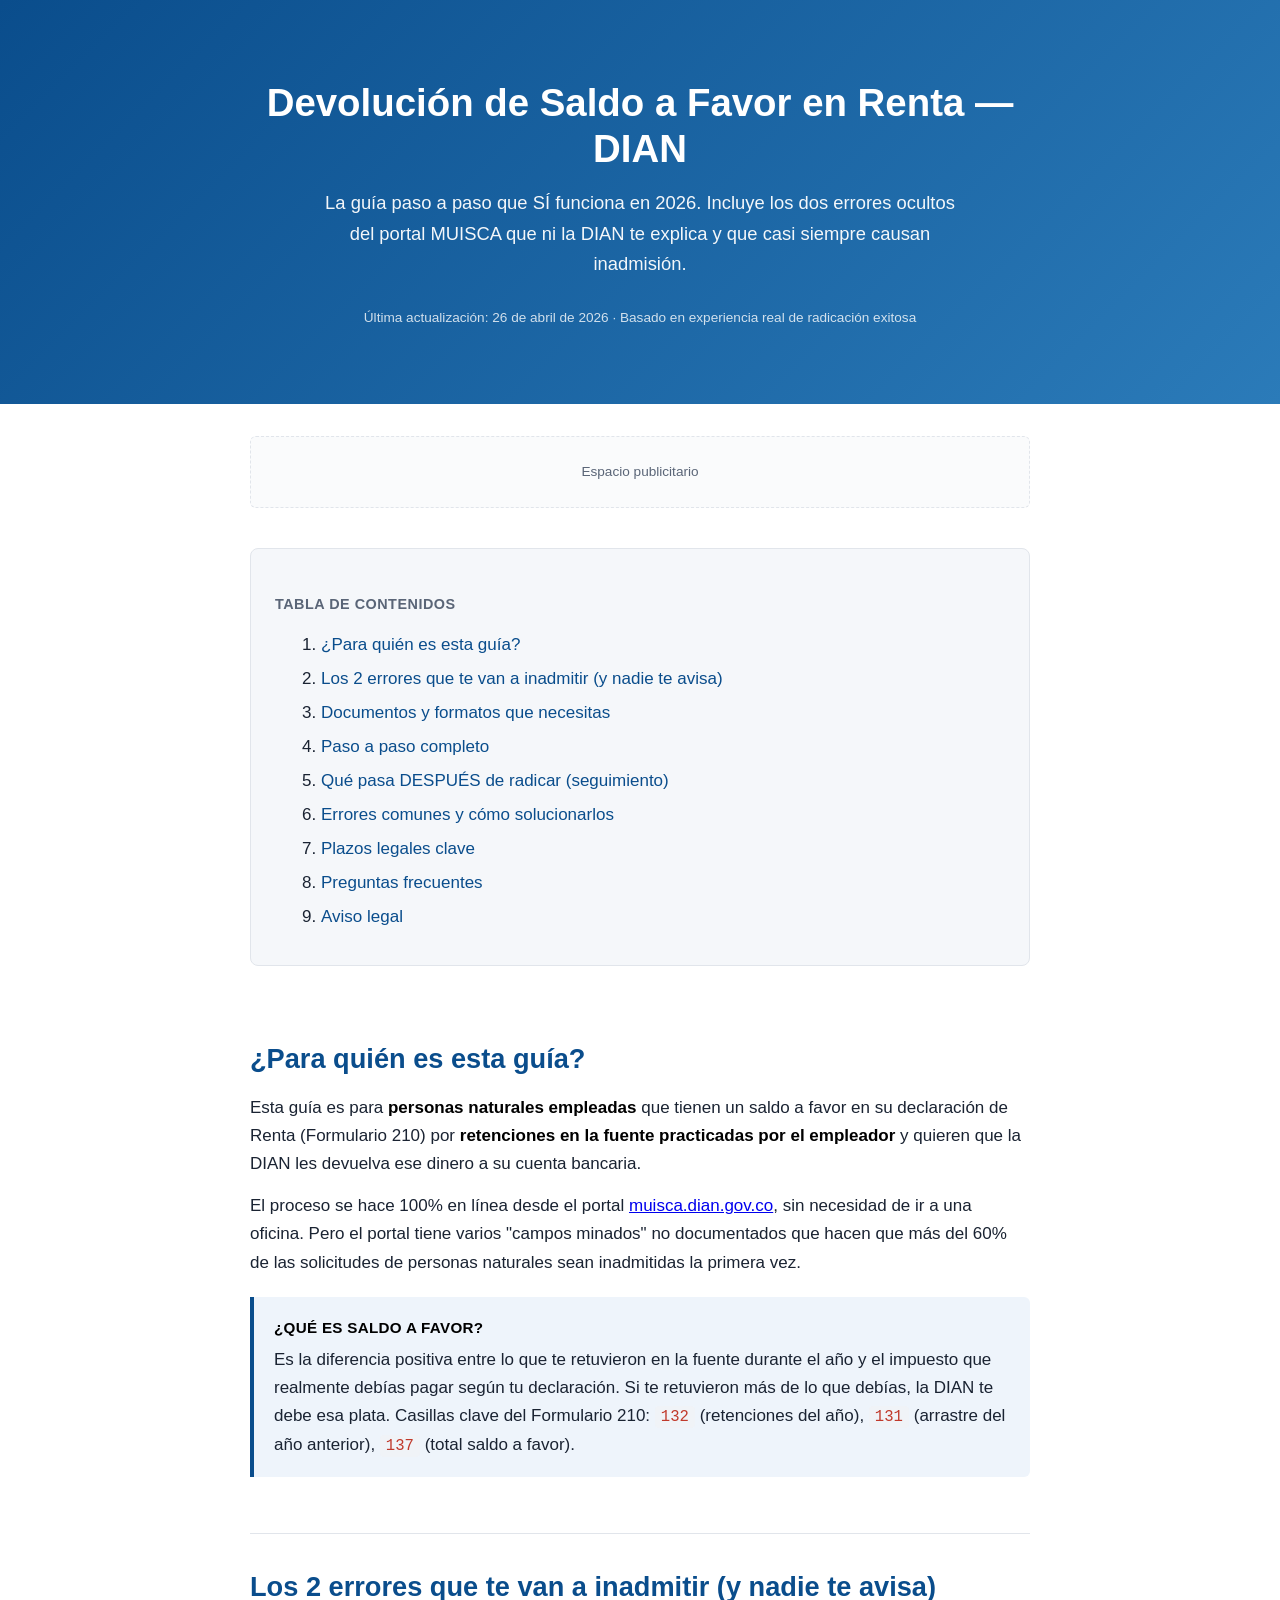
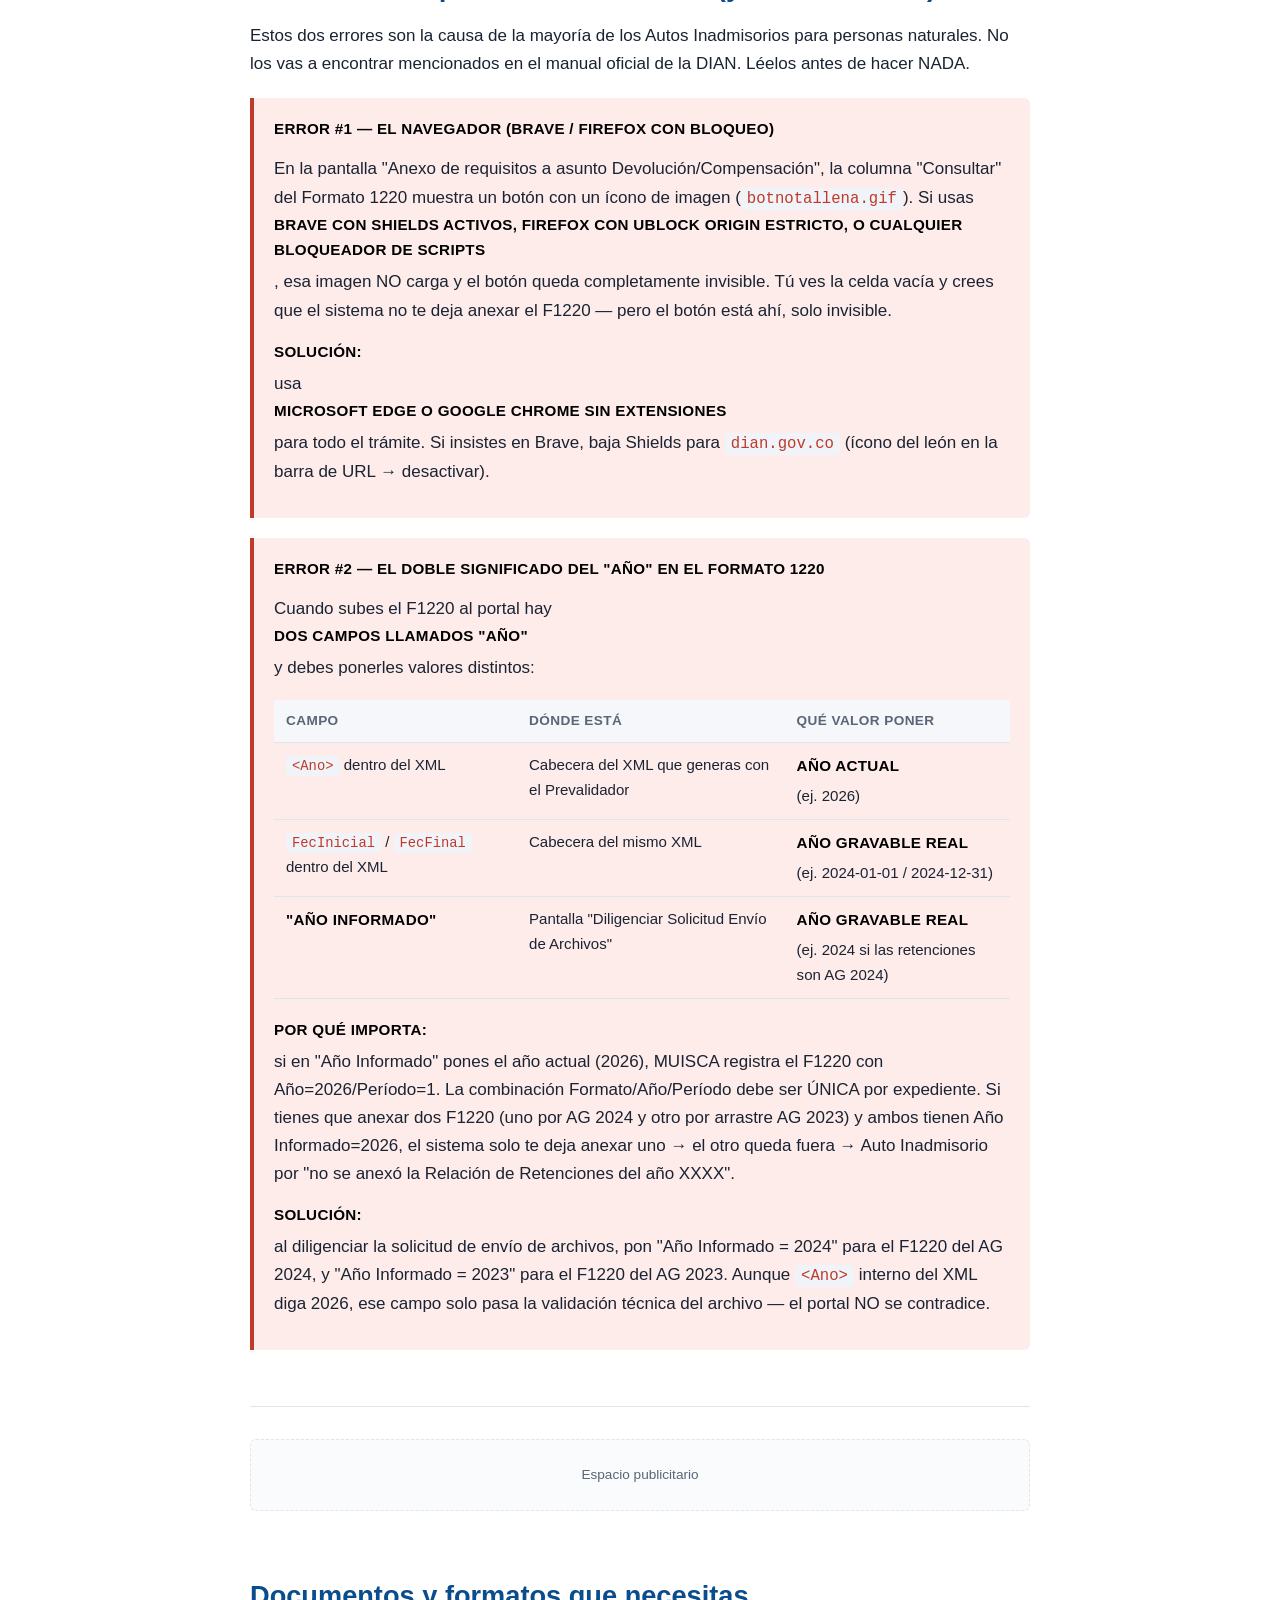
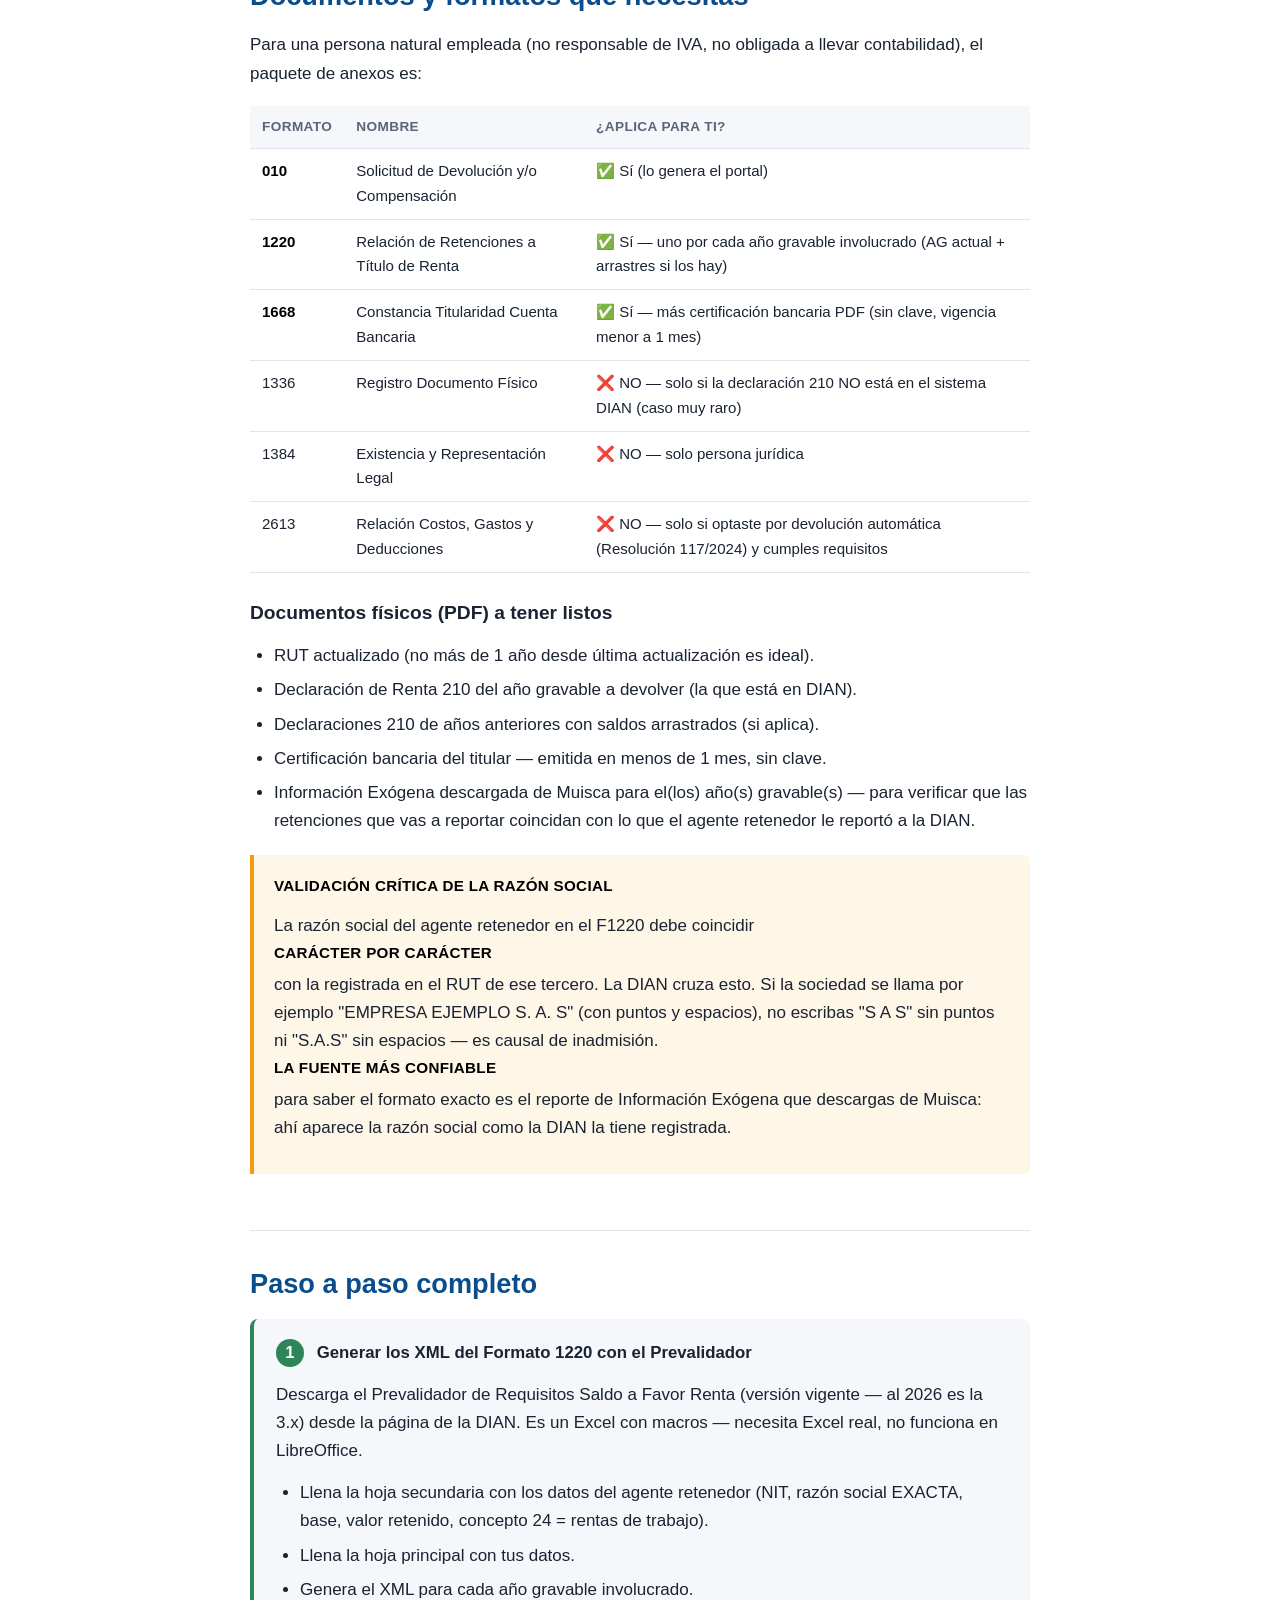
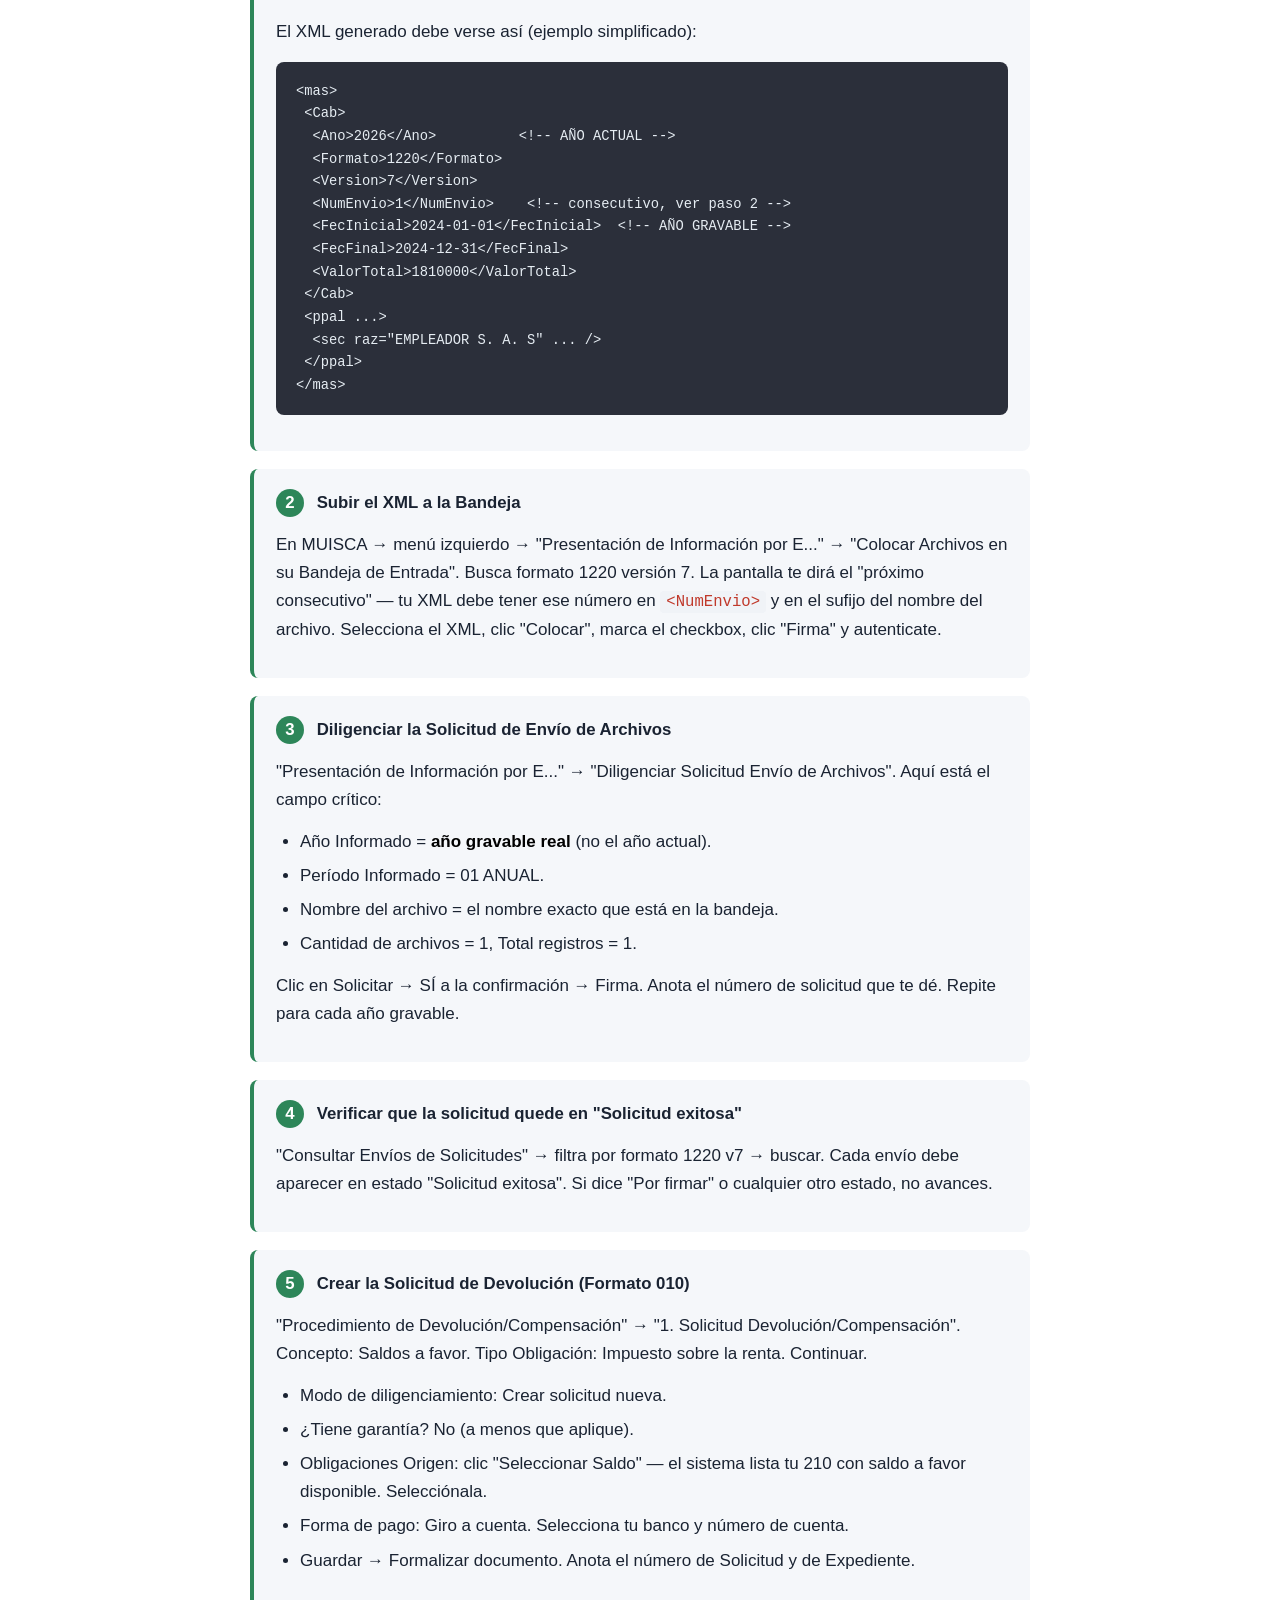
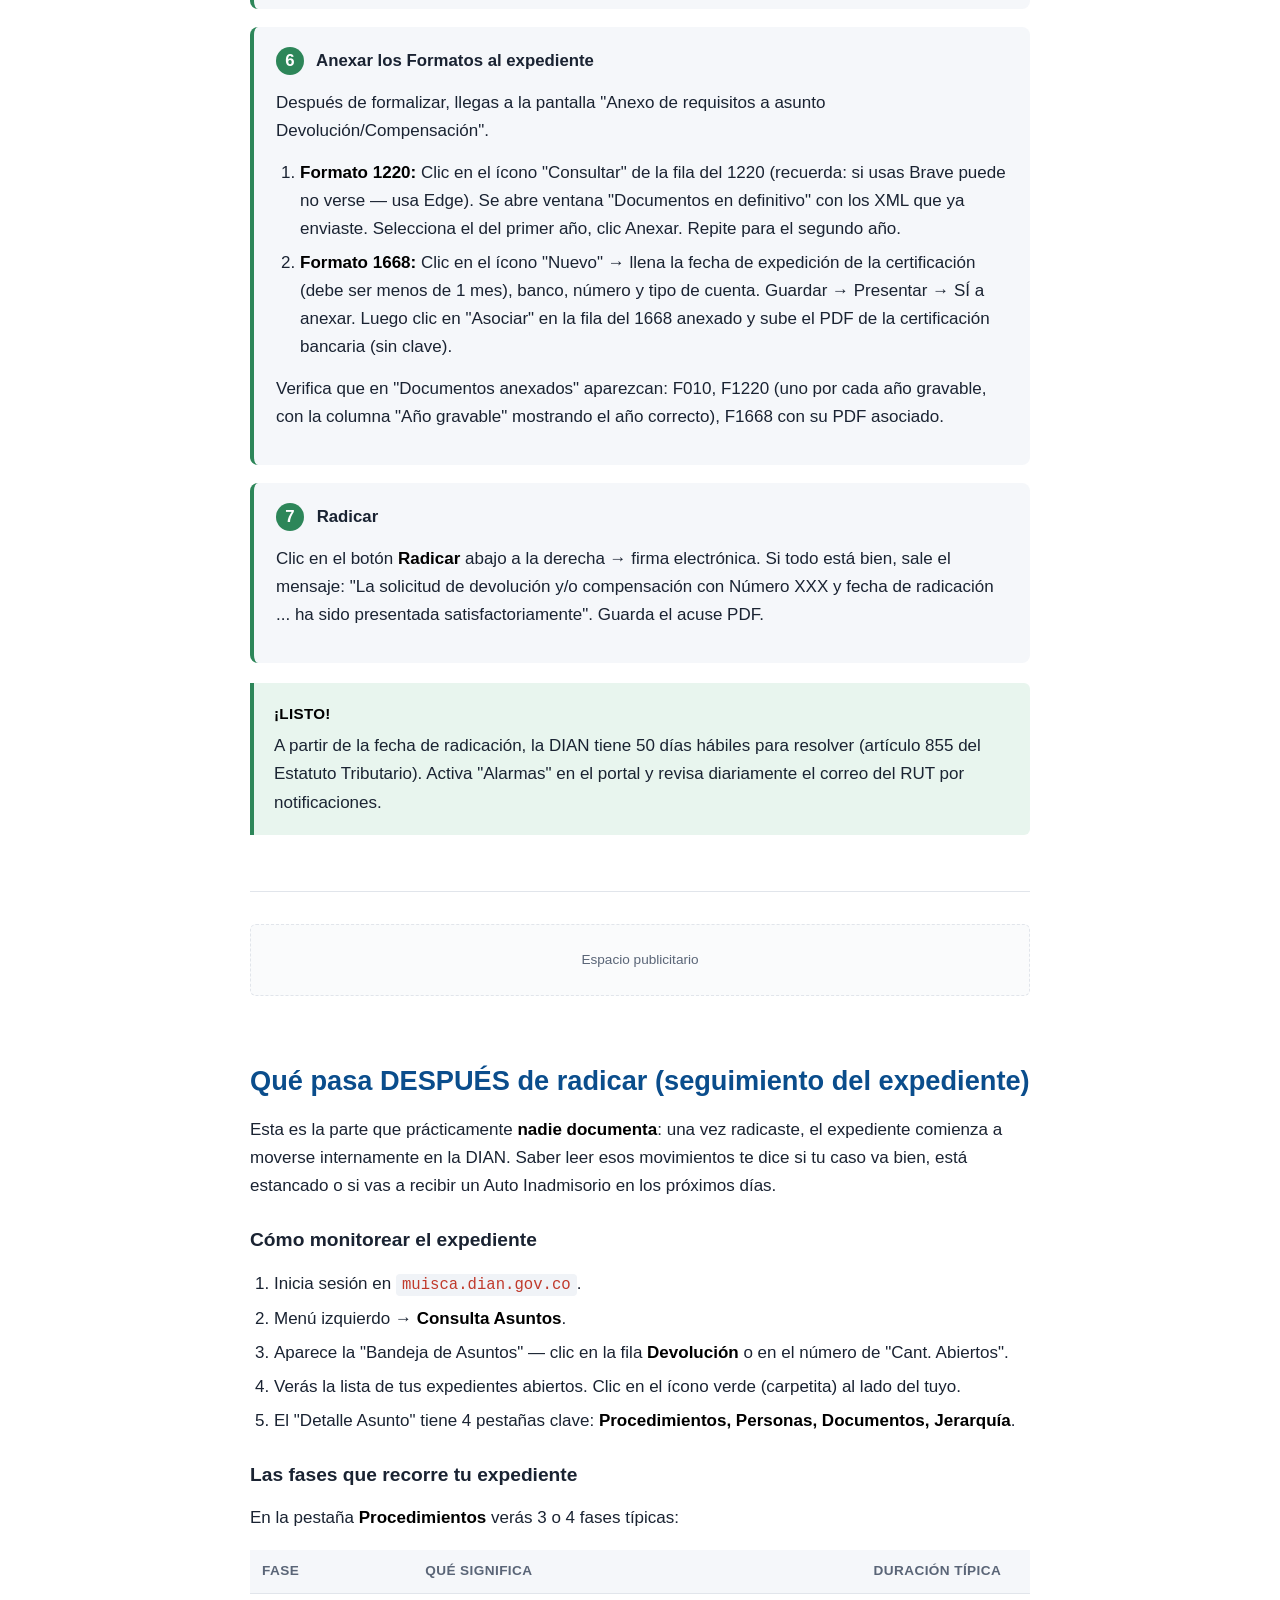
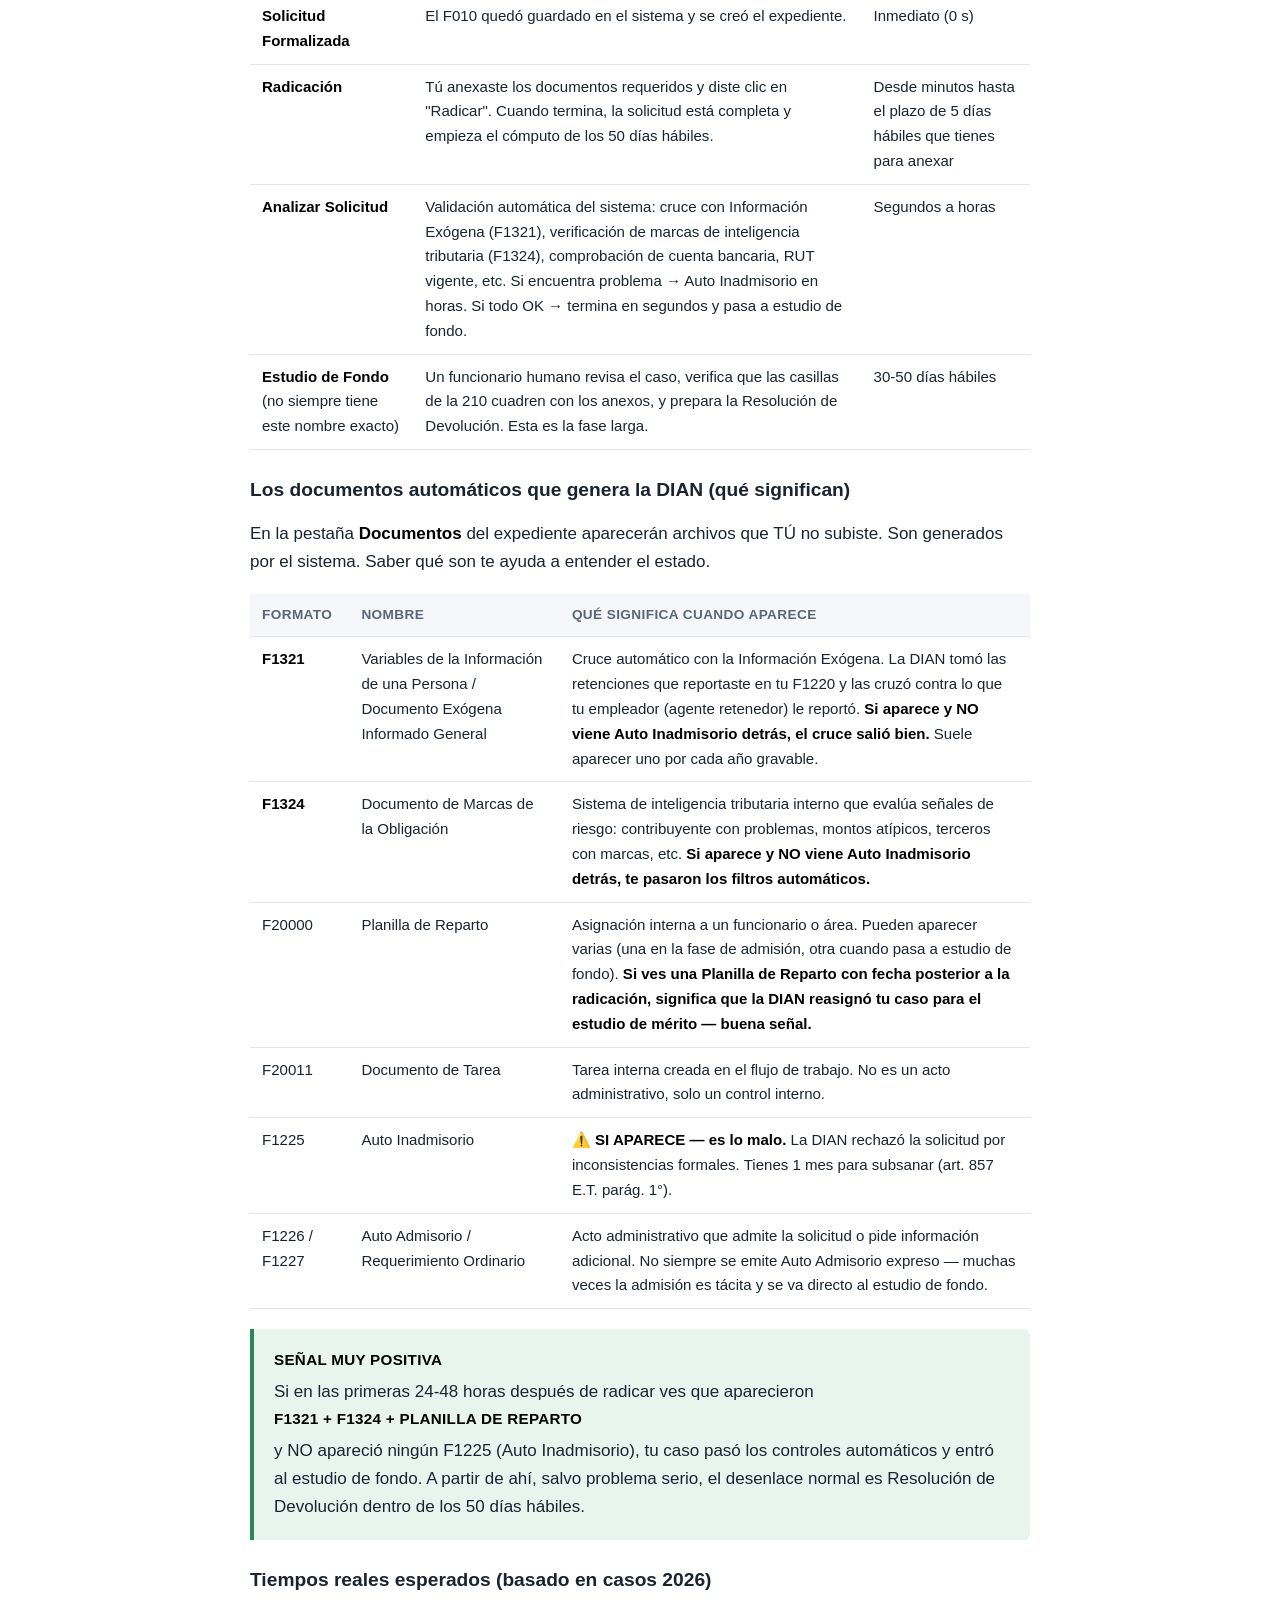
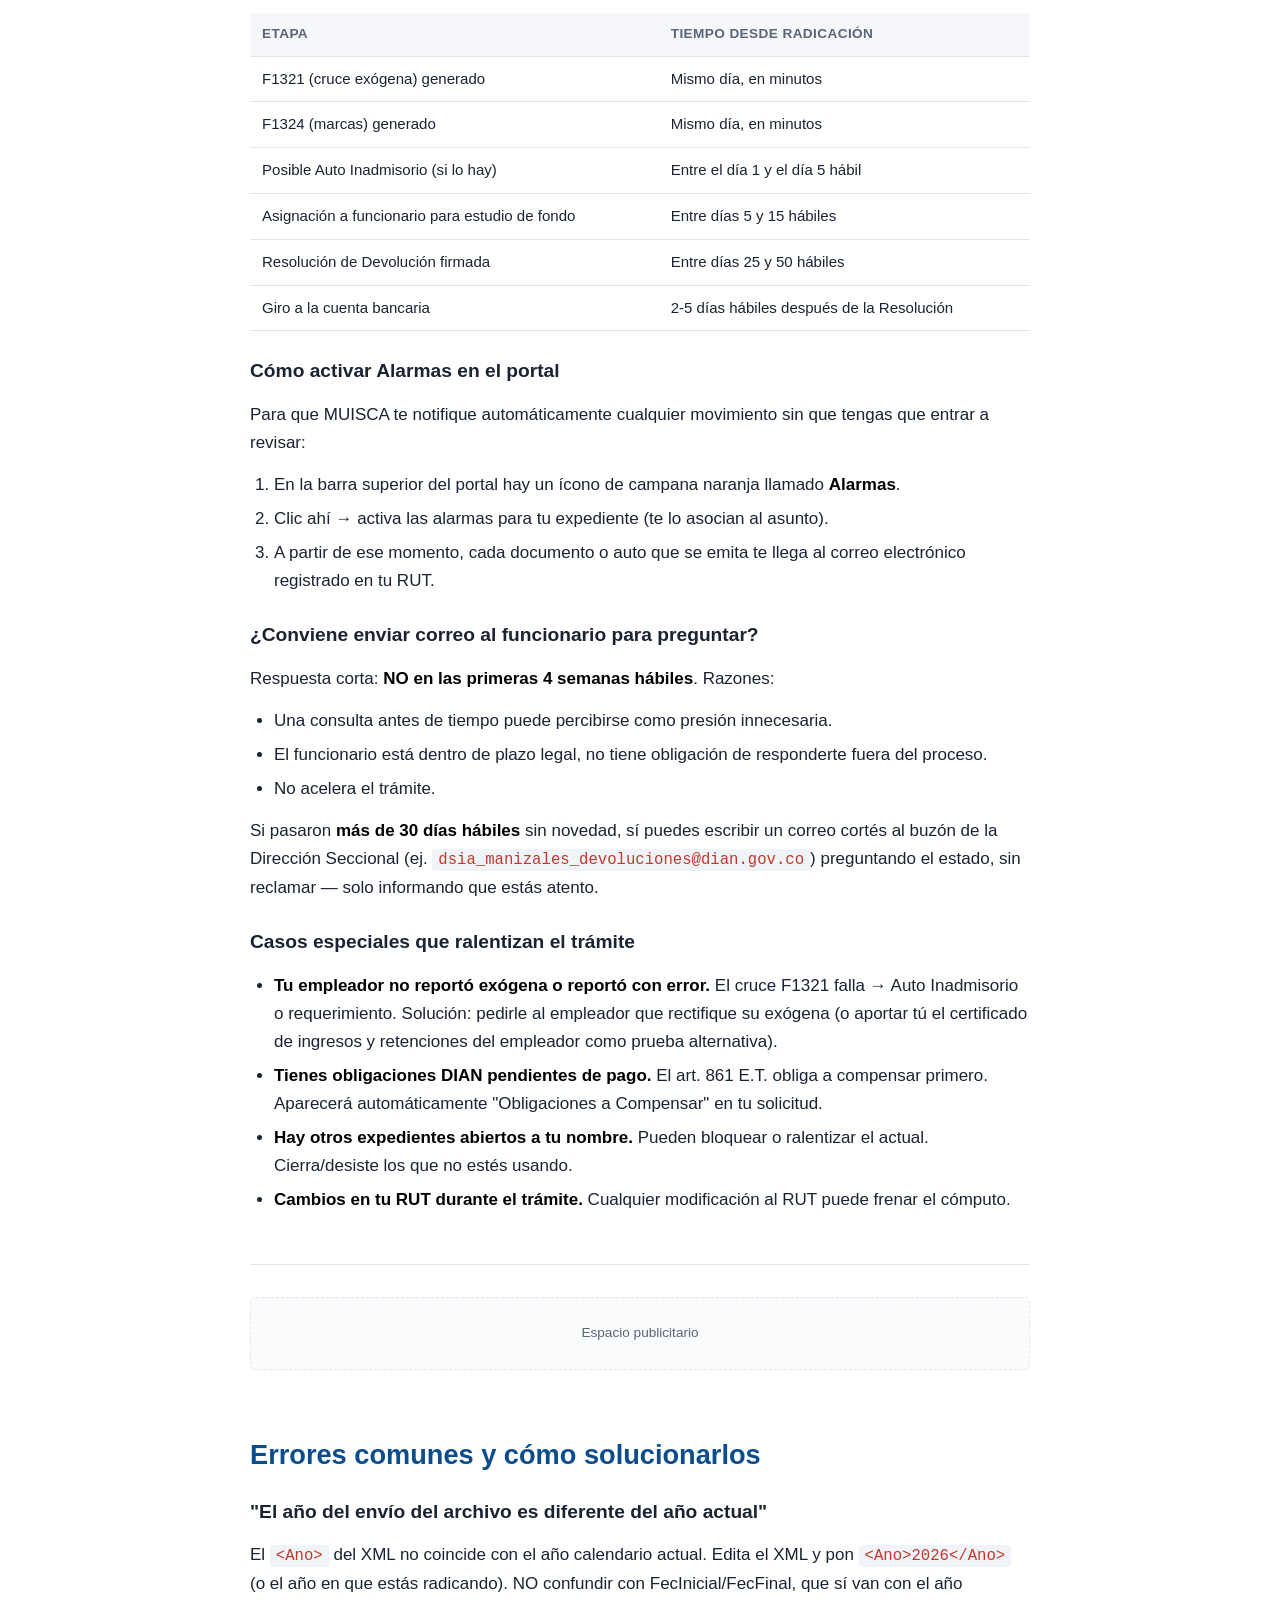
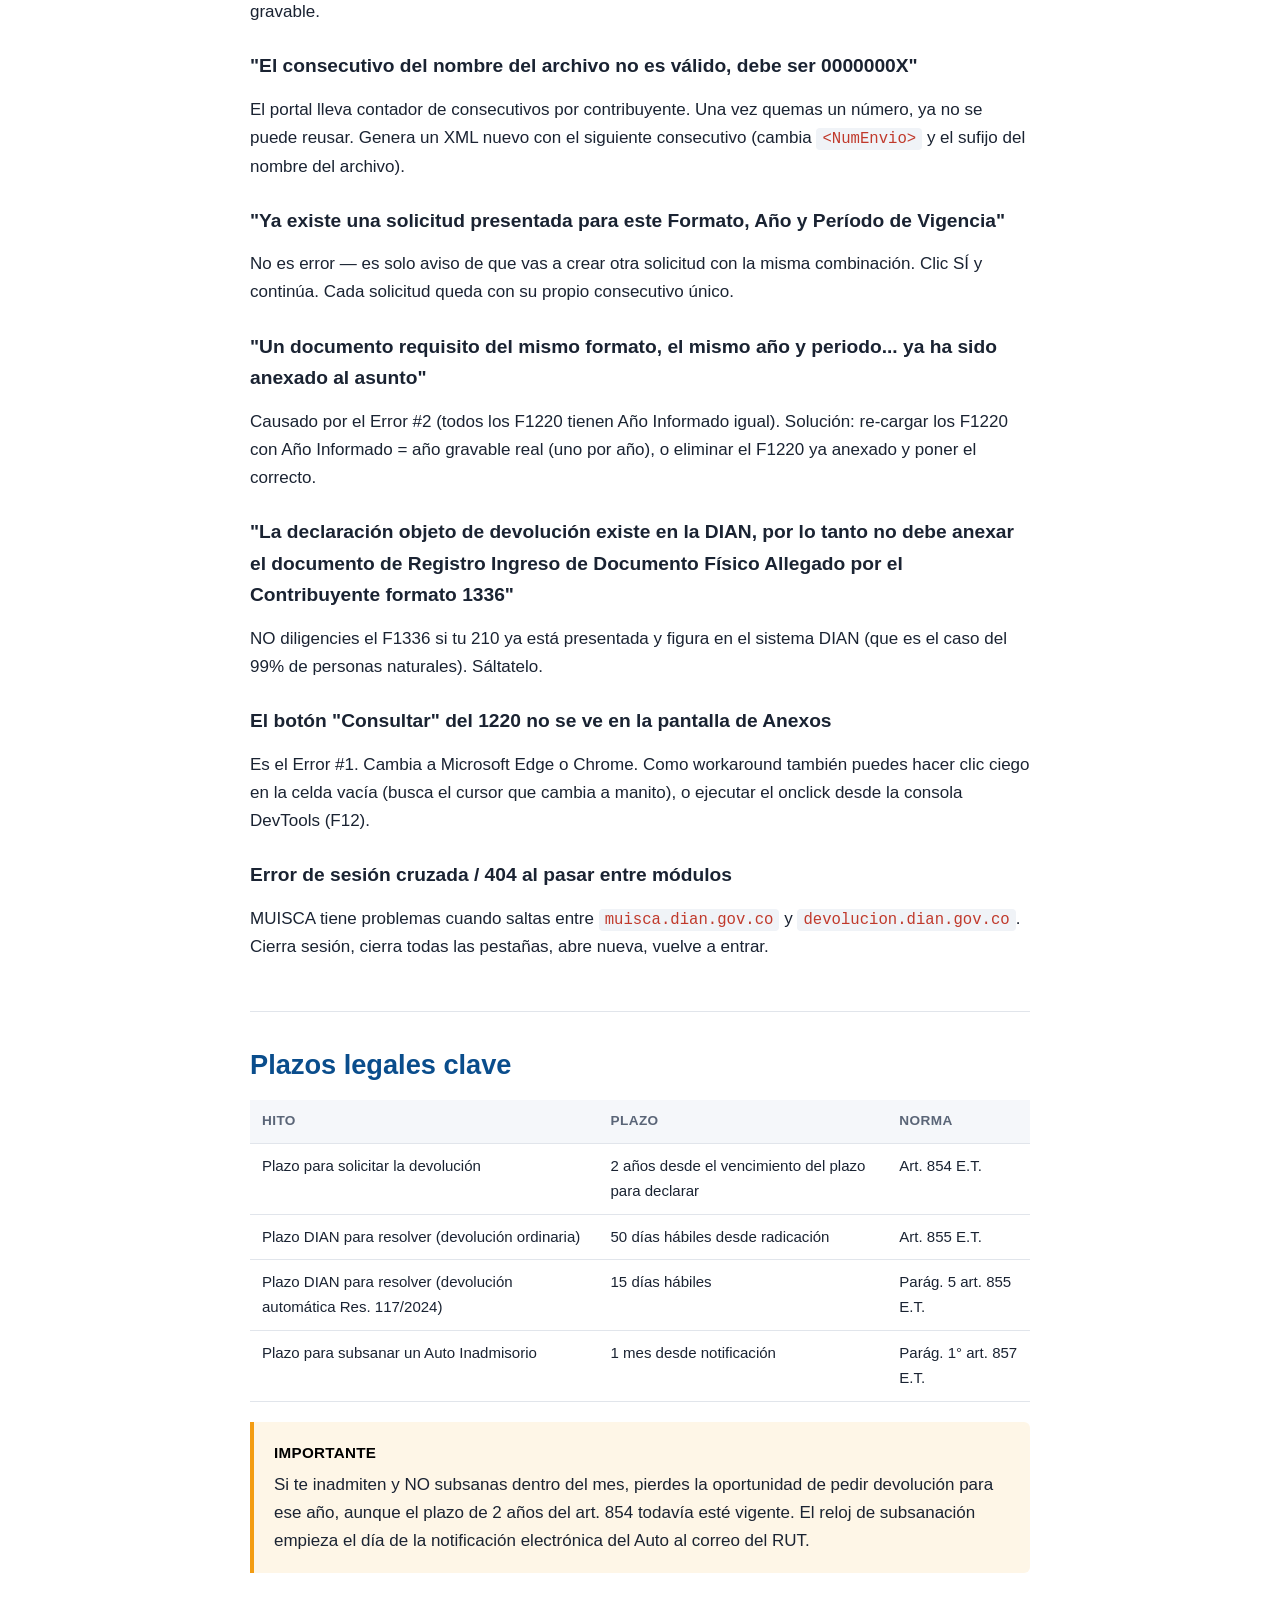
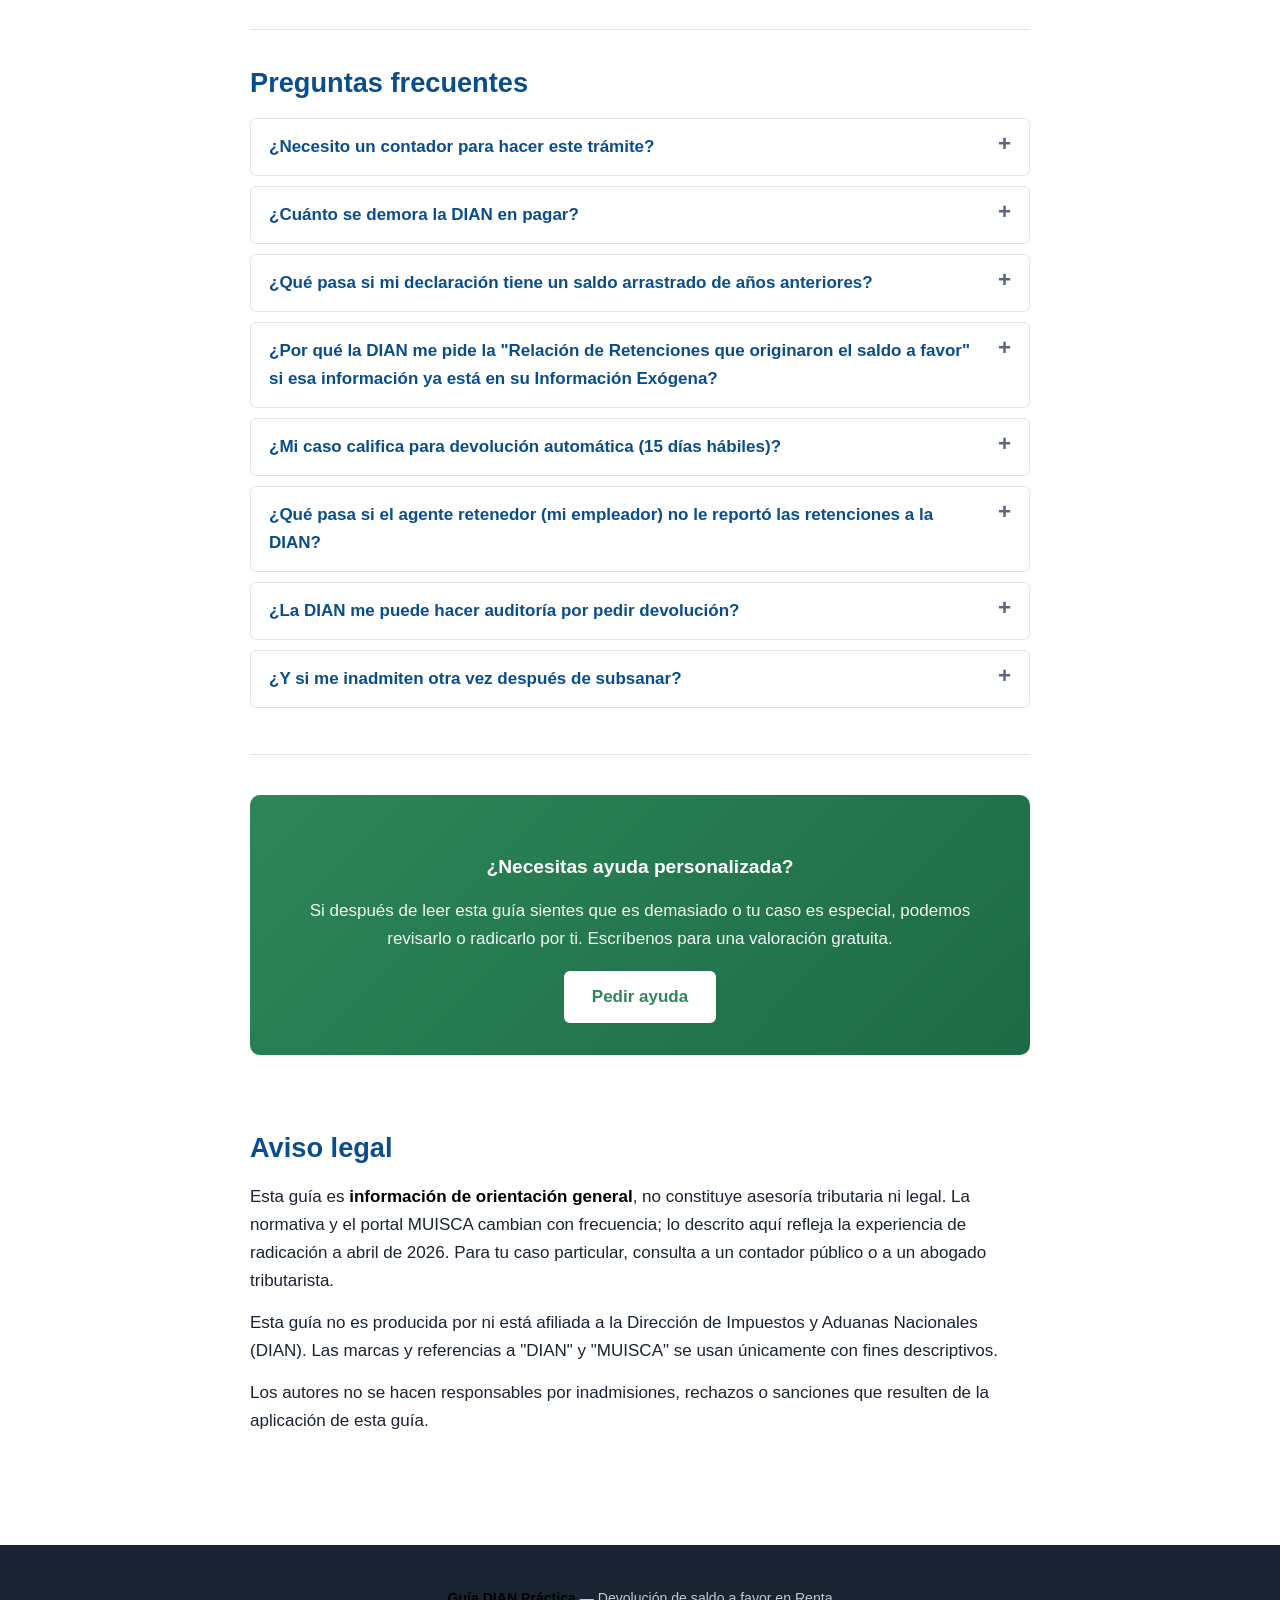
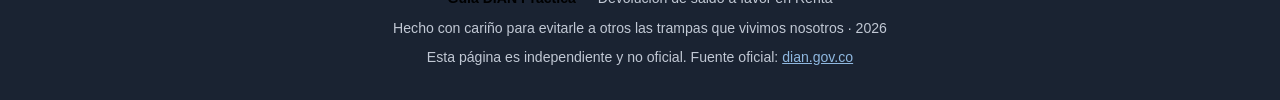
==== commit d0a7bbd5: "Remover información personal del cuerpo de la guía" ====
--- a/index.html
+++ b/index.html
@@ -393,7 +393,7 @@
 
   <div class="callout warn">
     <strong>Validación crítica de la razón social</strong>
-    <p>La razón social del agente retenedor en el F1220 debe coincidir <strong>carácter por carácter</strong> con la registrada en el RUT de ese tercero. La DIAN cruza esto. Si tu empleador es por ejemplo "TECH MAHINDRA COLOMBIA S. A. S" (con puntos), no escribas "S A S" sin puntos ni "S.A.S" sin espacios — es causal de inadmisión. <strong>La fuente más confiable</strong> para saber el formato exacto es el reporte de Información Exógena que descargas de Muisca: ahí aparece la razón social como la DIAN la tiene registrada.</p>
+    <p>La razón social del agente retenedor en el F1220 debe coincidir <strong>carácter por carácter</strong> con la registrada en el RUT de ese tercero. La DIAN cruza esto. Si la sociedad se llama por ejemplo "EMPRESA EJEMPLO S. A. S" (con puntos y espacios), no escribas "S A S" sin puntos ni "S.A.S" sin espacios — es causal de inadmisión. <strong>La fuente más confiable</strong> para saber el formato exacto es el reporte de Información Exógena que descargas de Muisca: ahí aparece la razón social como la DIAN la tiene registrada.</p>
   </div>
 </section>
 
@@ -564,7 +564,7 @@
   <ol>
     <li>En la barra superior del portal hay un ícono de campana naranja llamado <strong>Alarmas</strong>.</li>
     <li>Clic ahí → activa las alarmas para tu expediente (te lo asocian al asunto).</li>
-    <li>A partir de ese momento, cada documento o auto que se emita te llega a <code>jcioweb@gmail.com</code> (o el correo registrado en tu RUT).</li>
+    <li>A partir de ese momento, cada documento o auto que se emita te llega al correo electrónico registrado en tu RUT.</li>
   </ol>
 
   <h3>¿Conviene enviar correo al funcionario para preguntar?</h3>
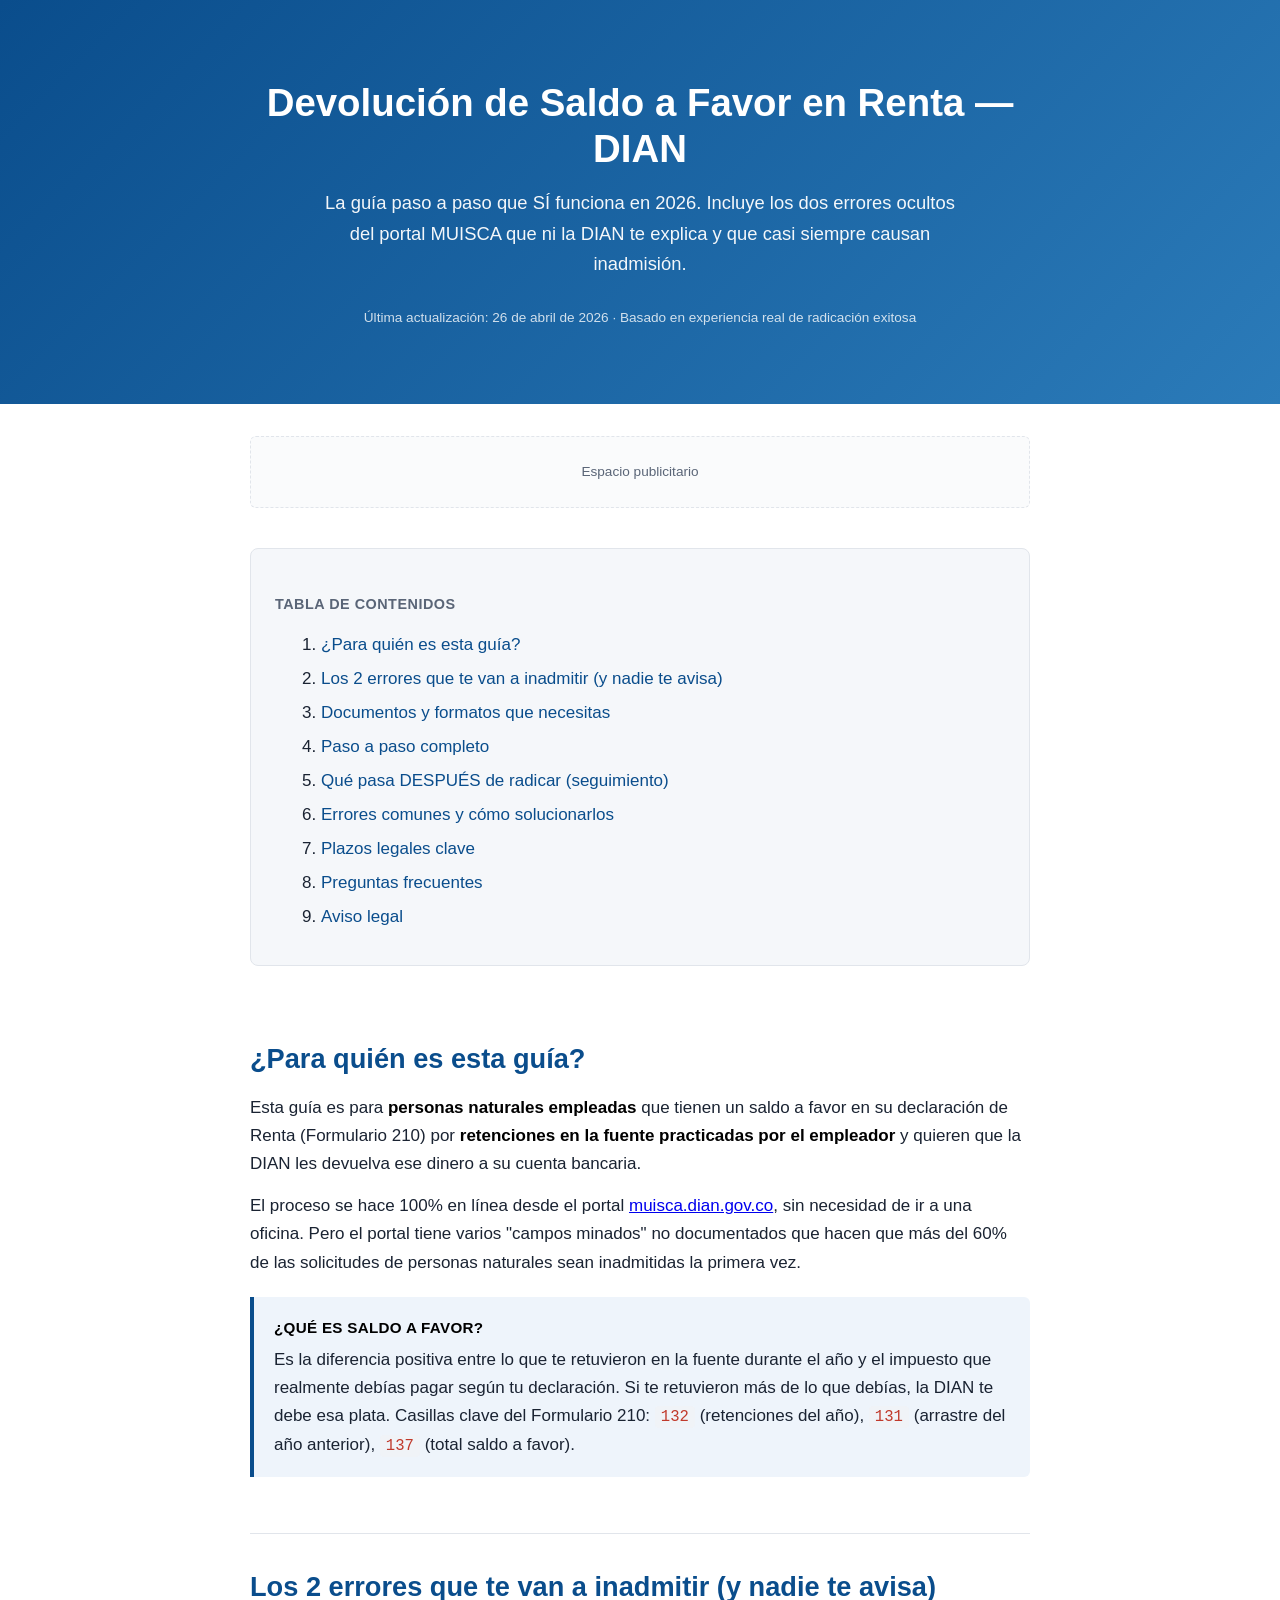
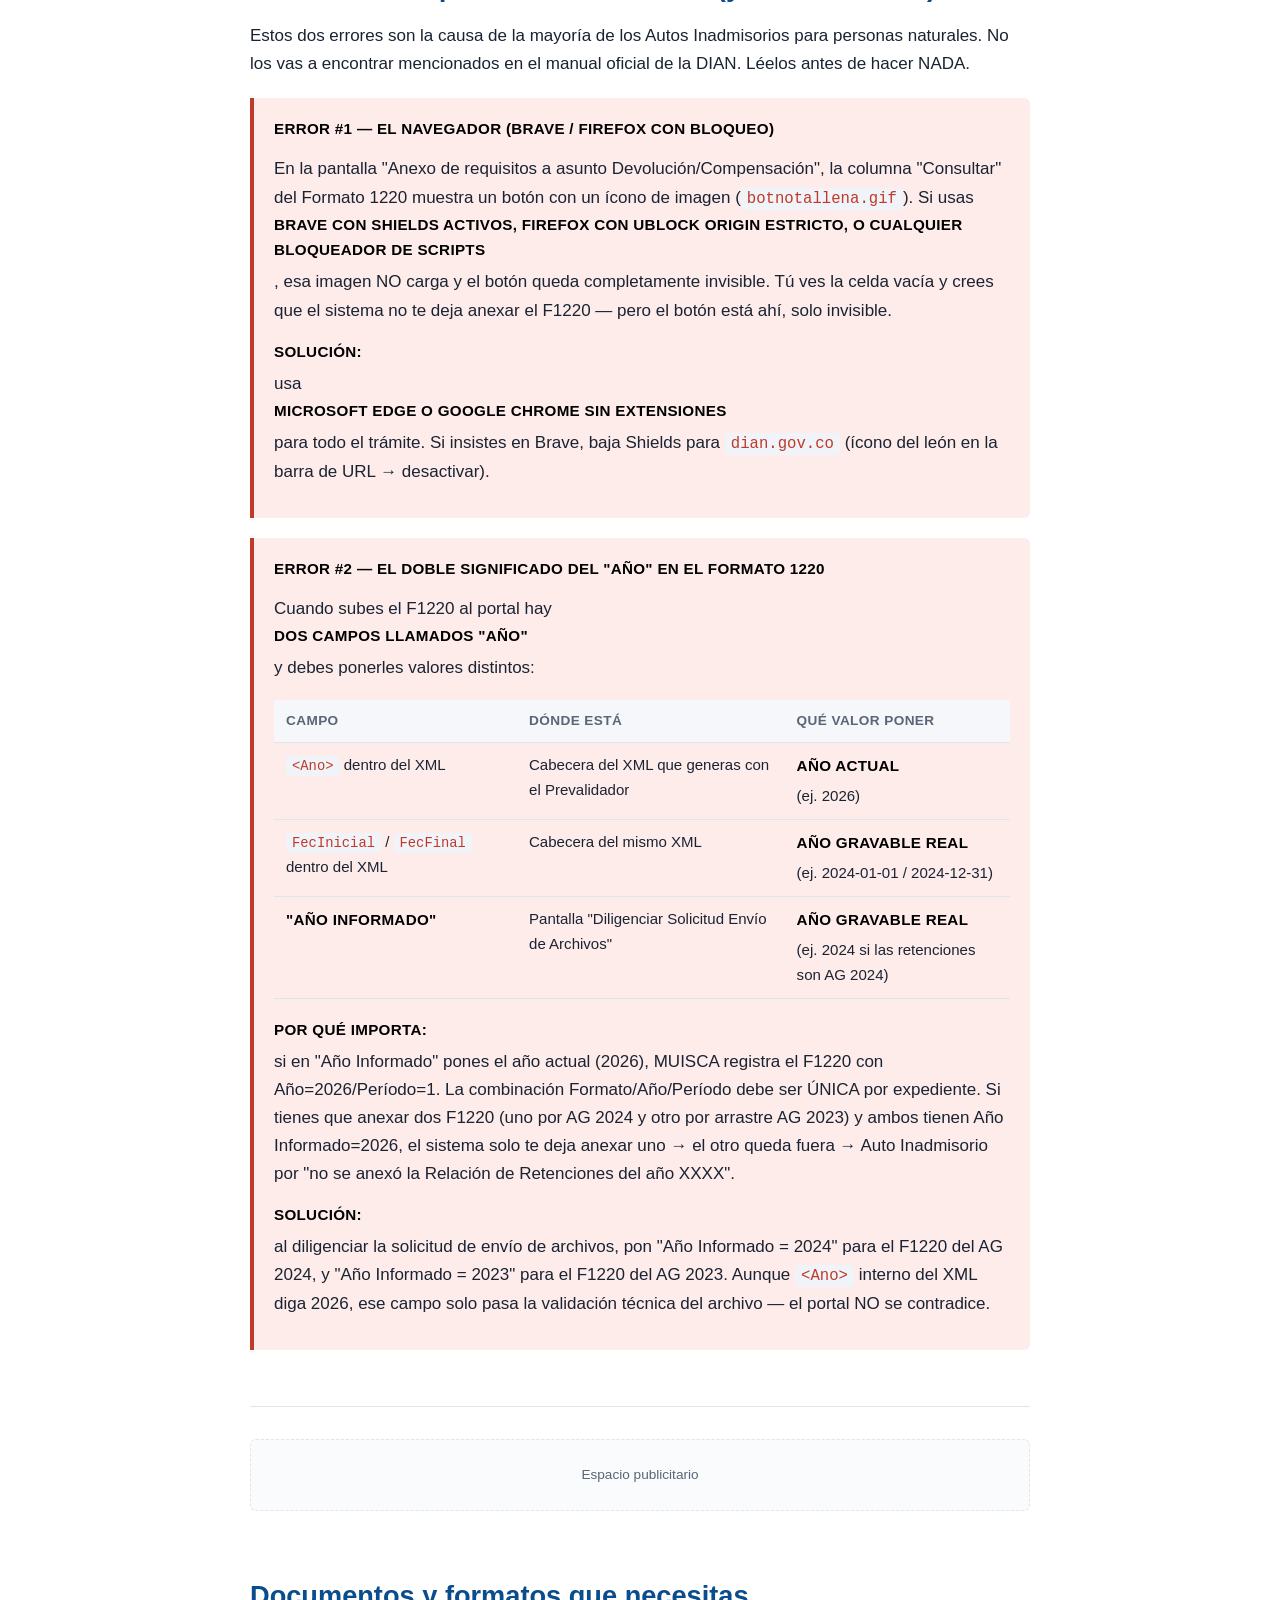
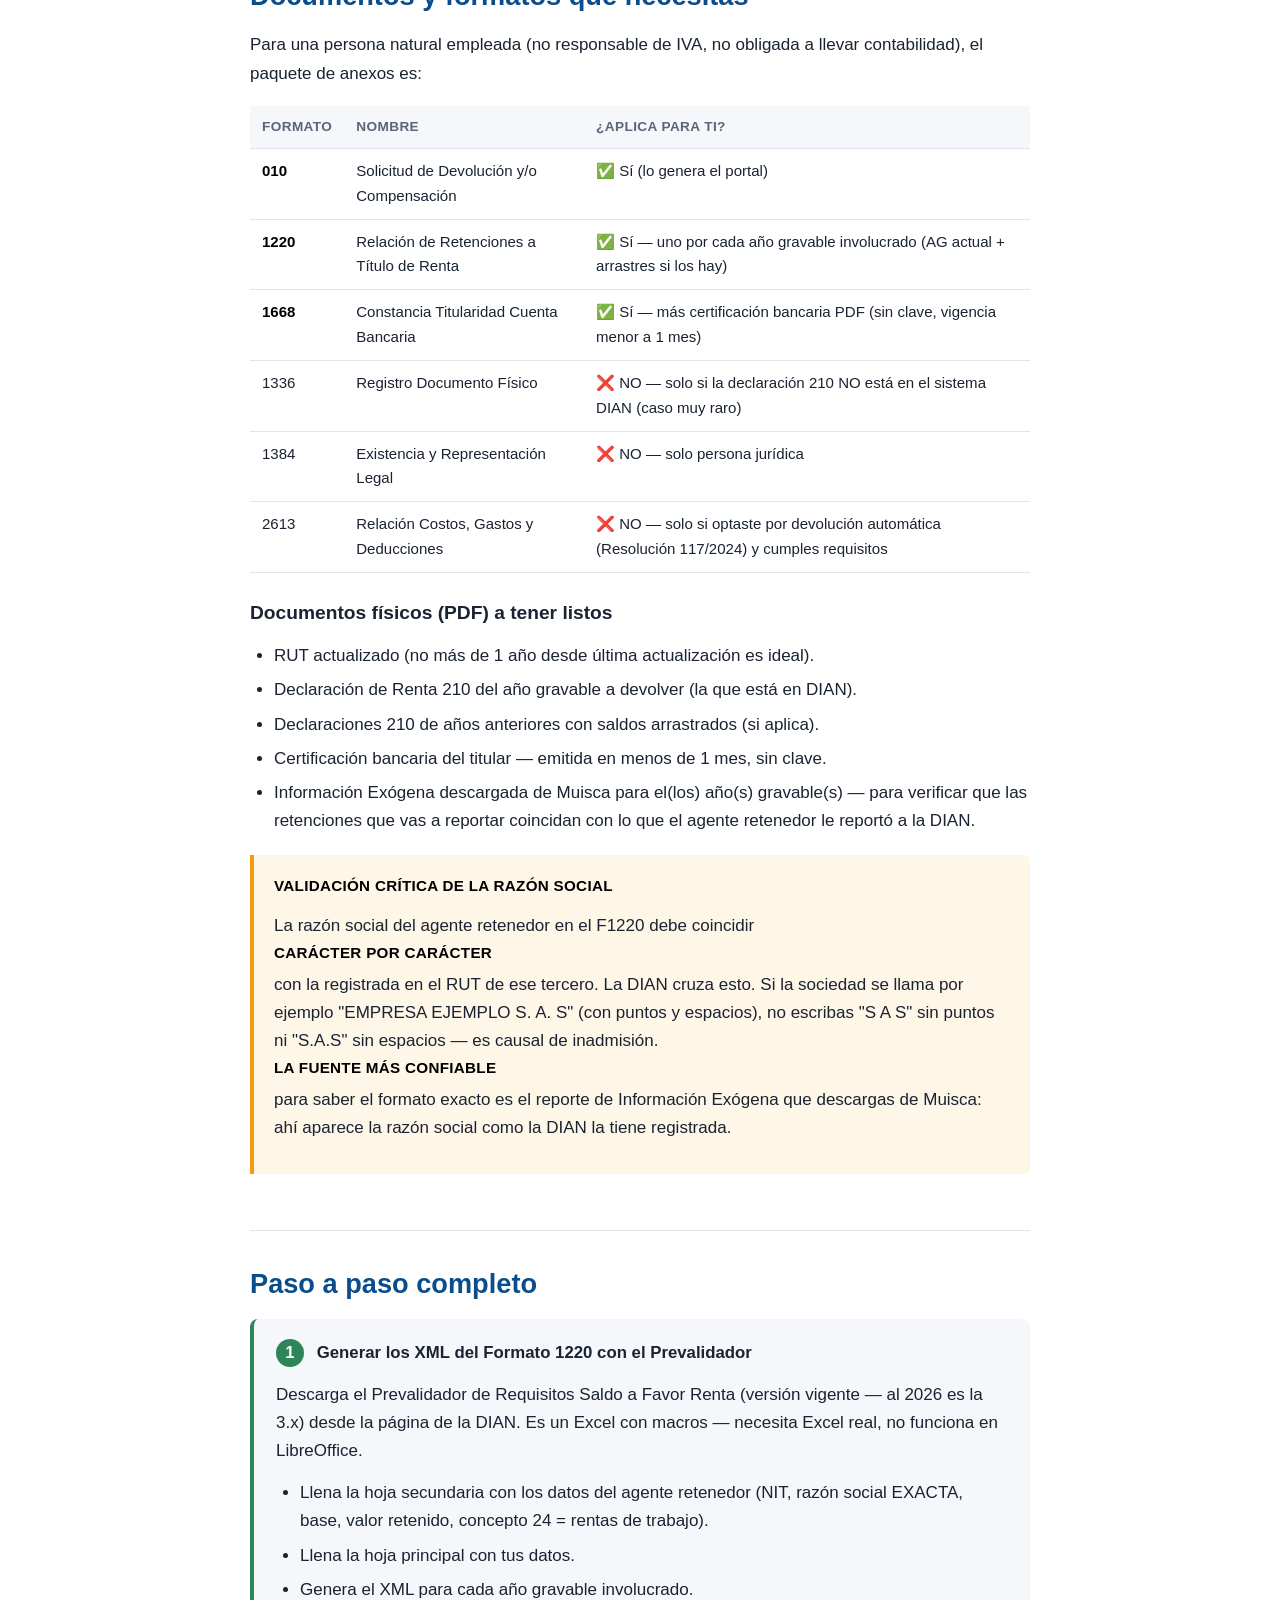
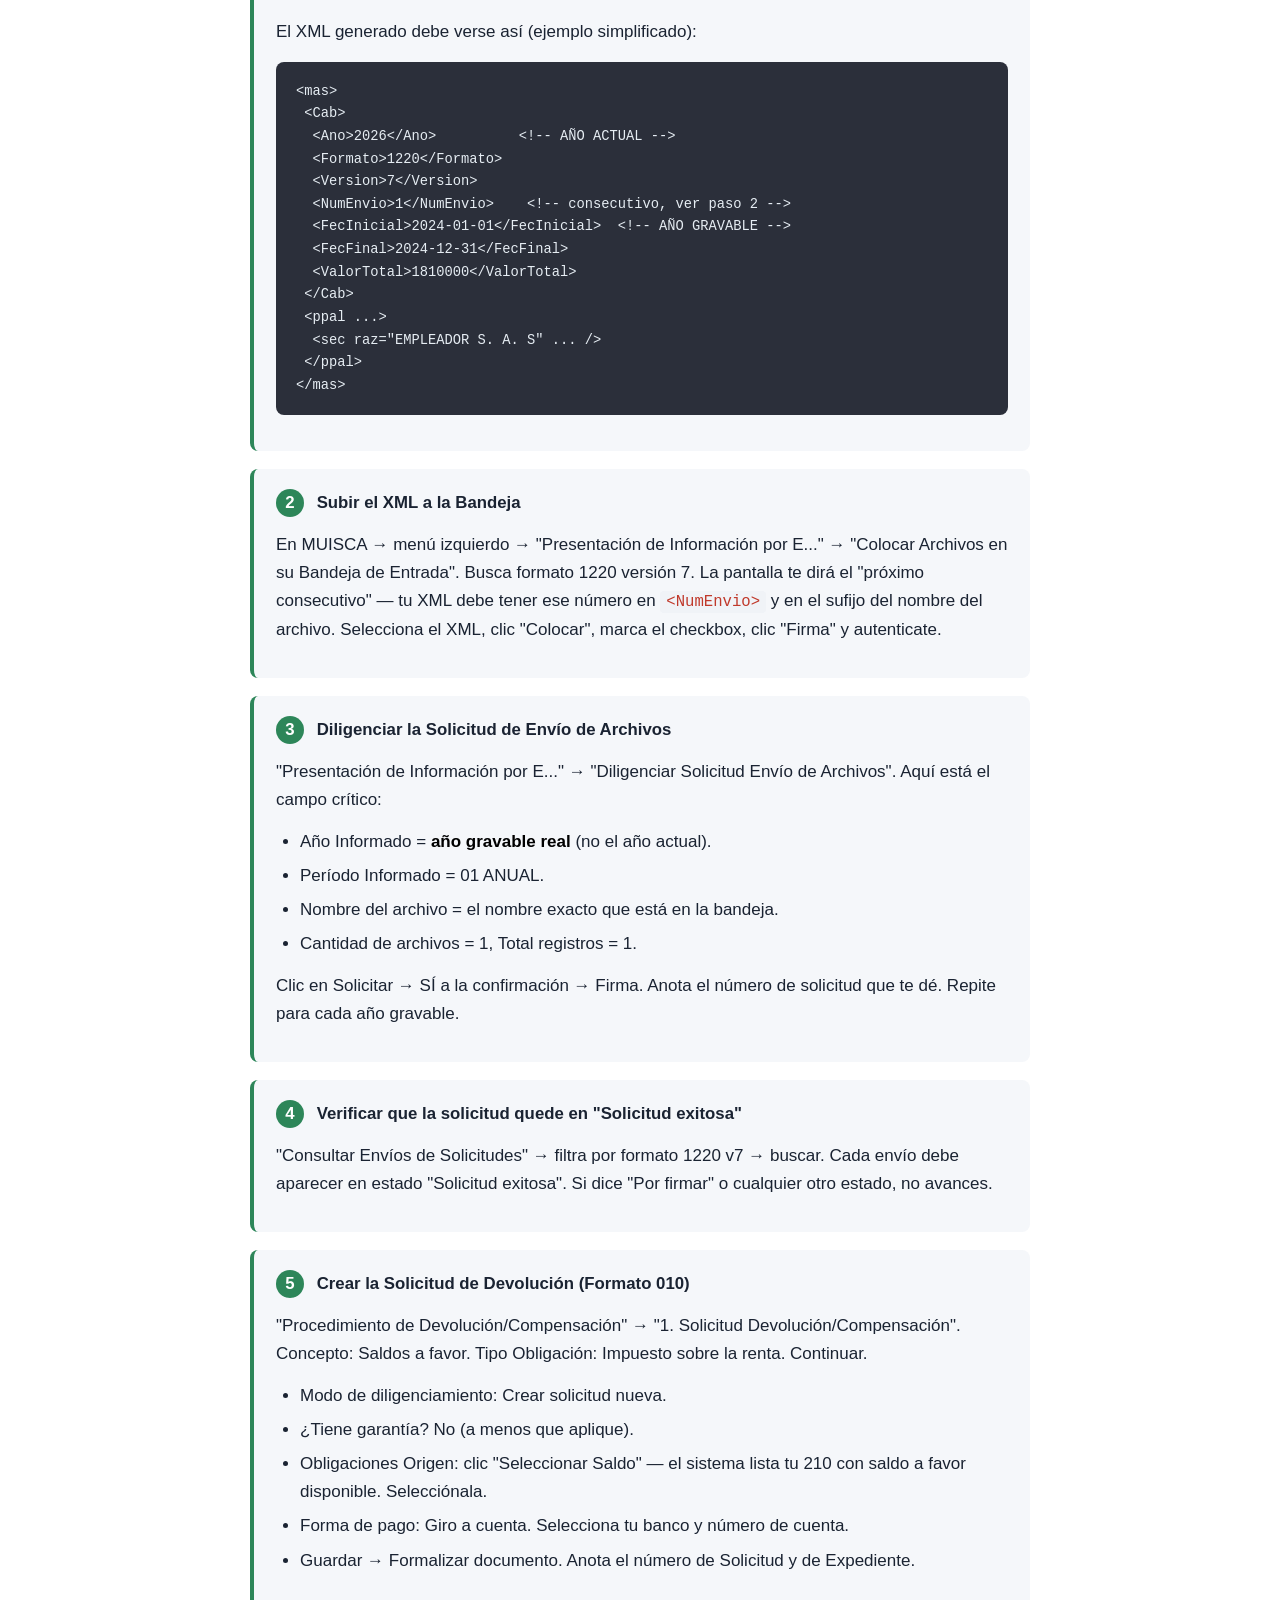
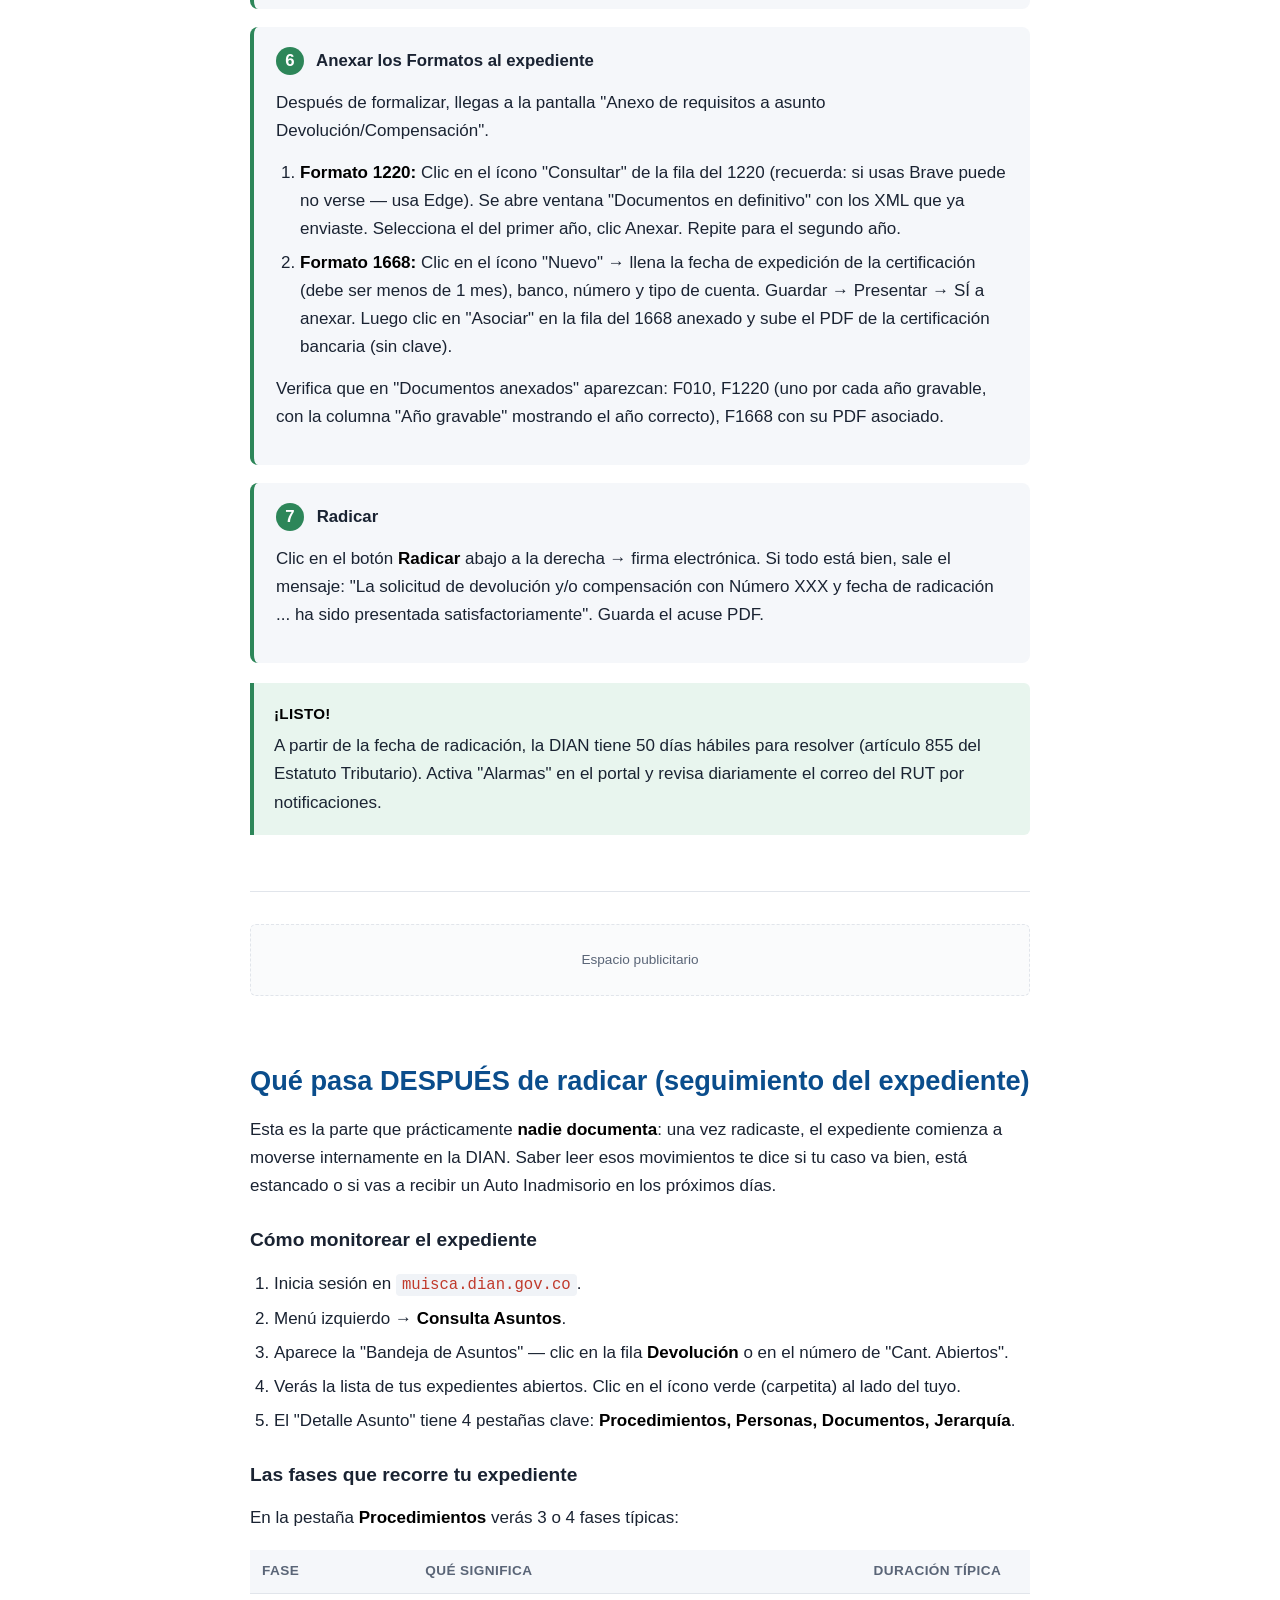
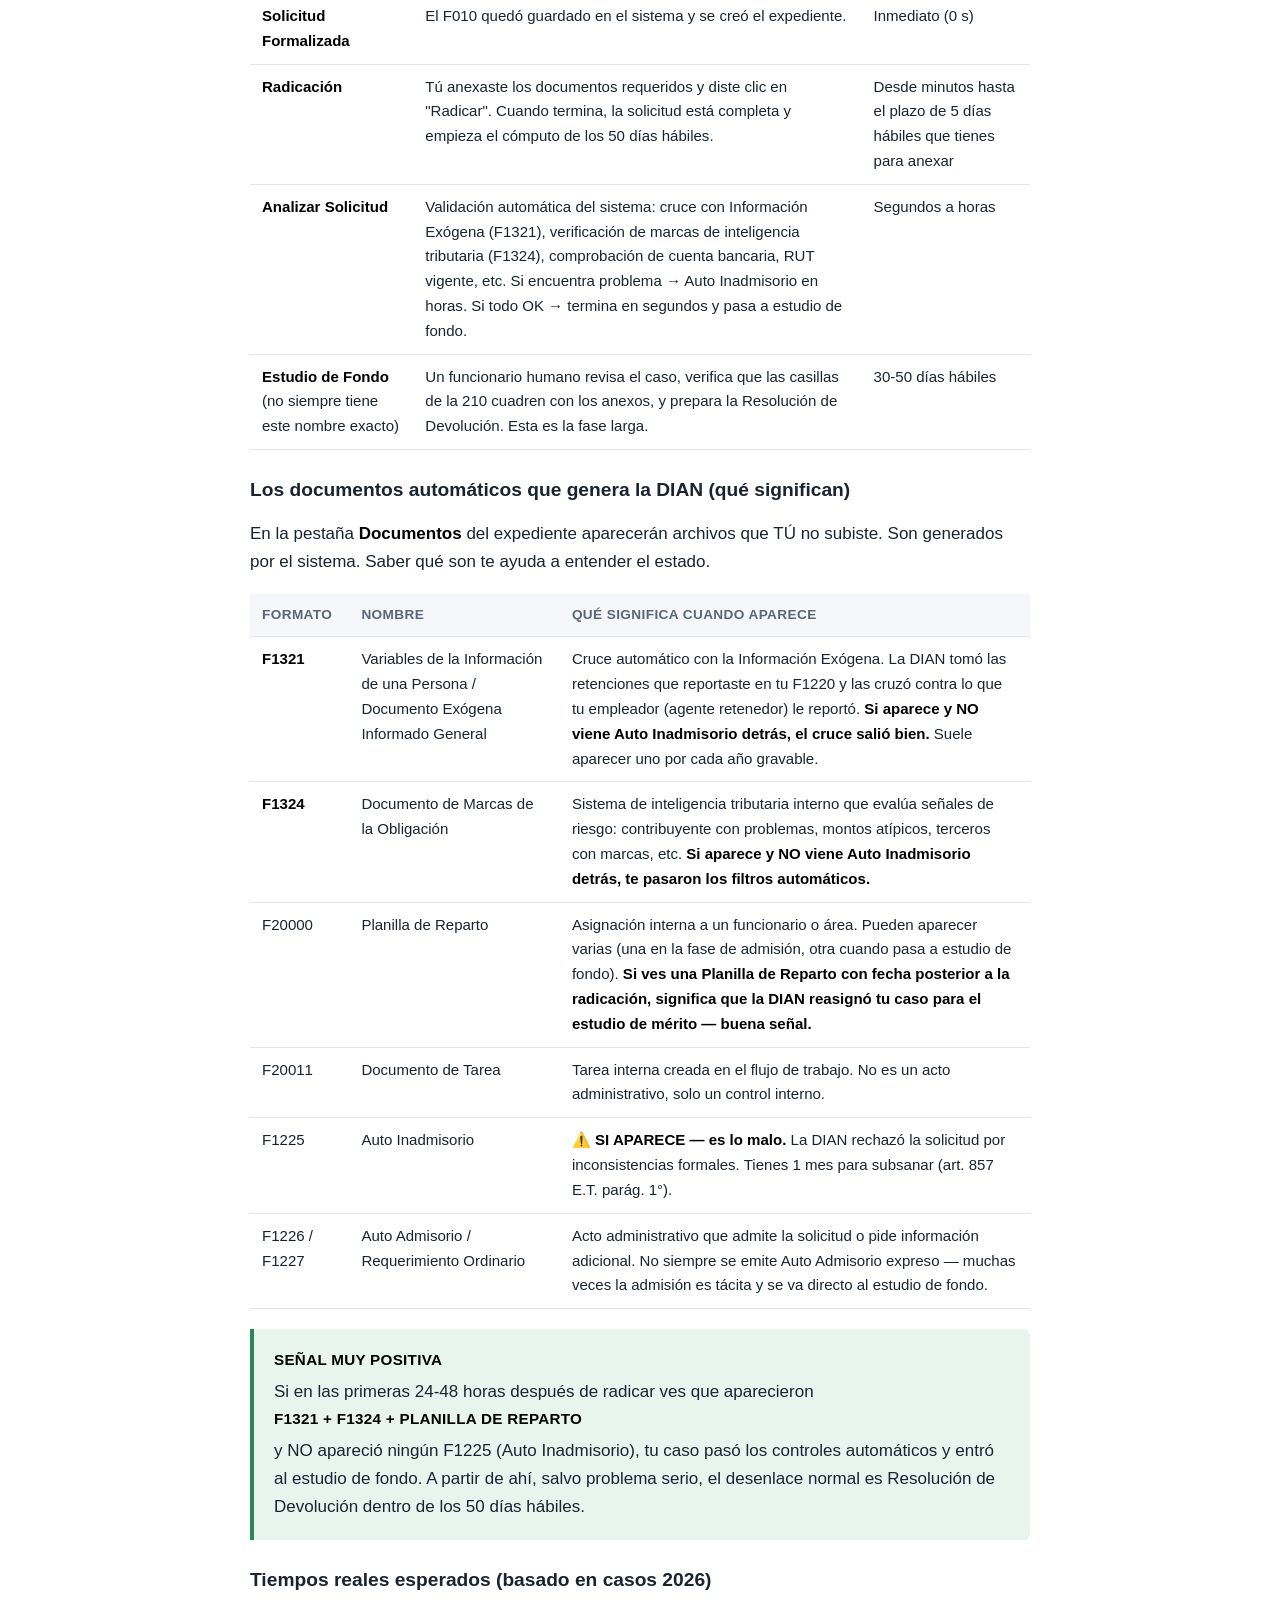
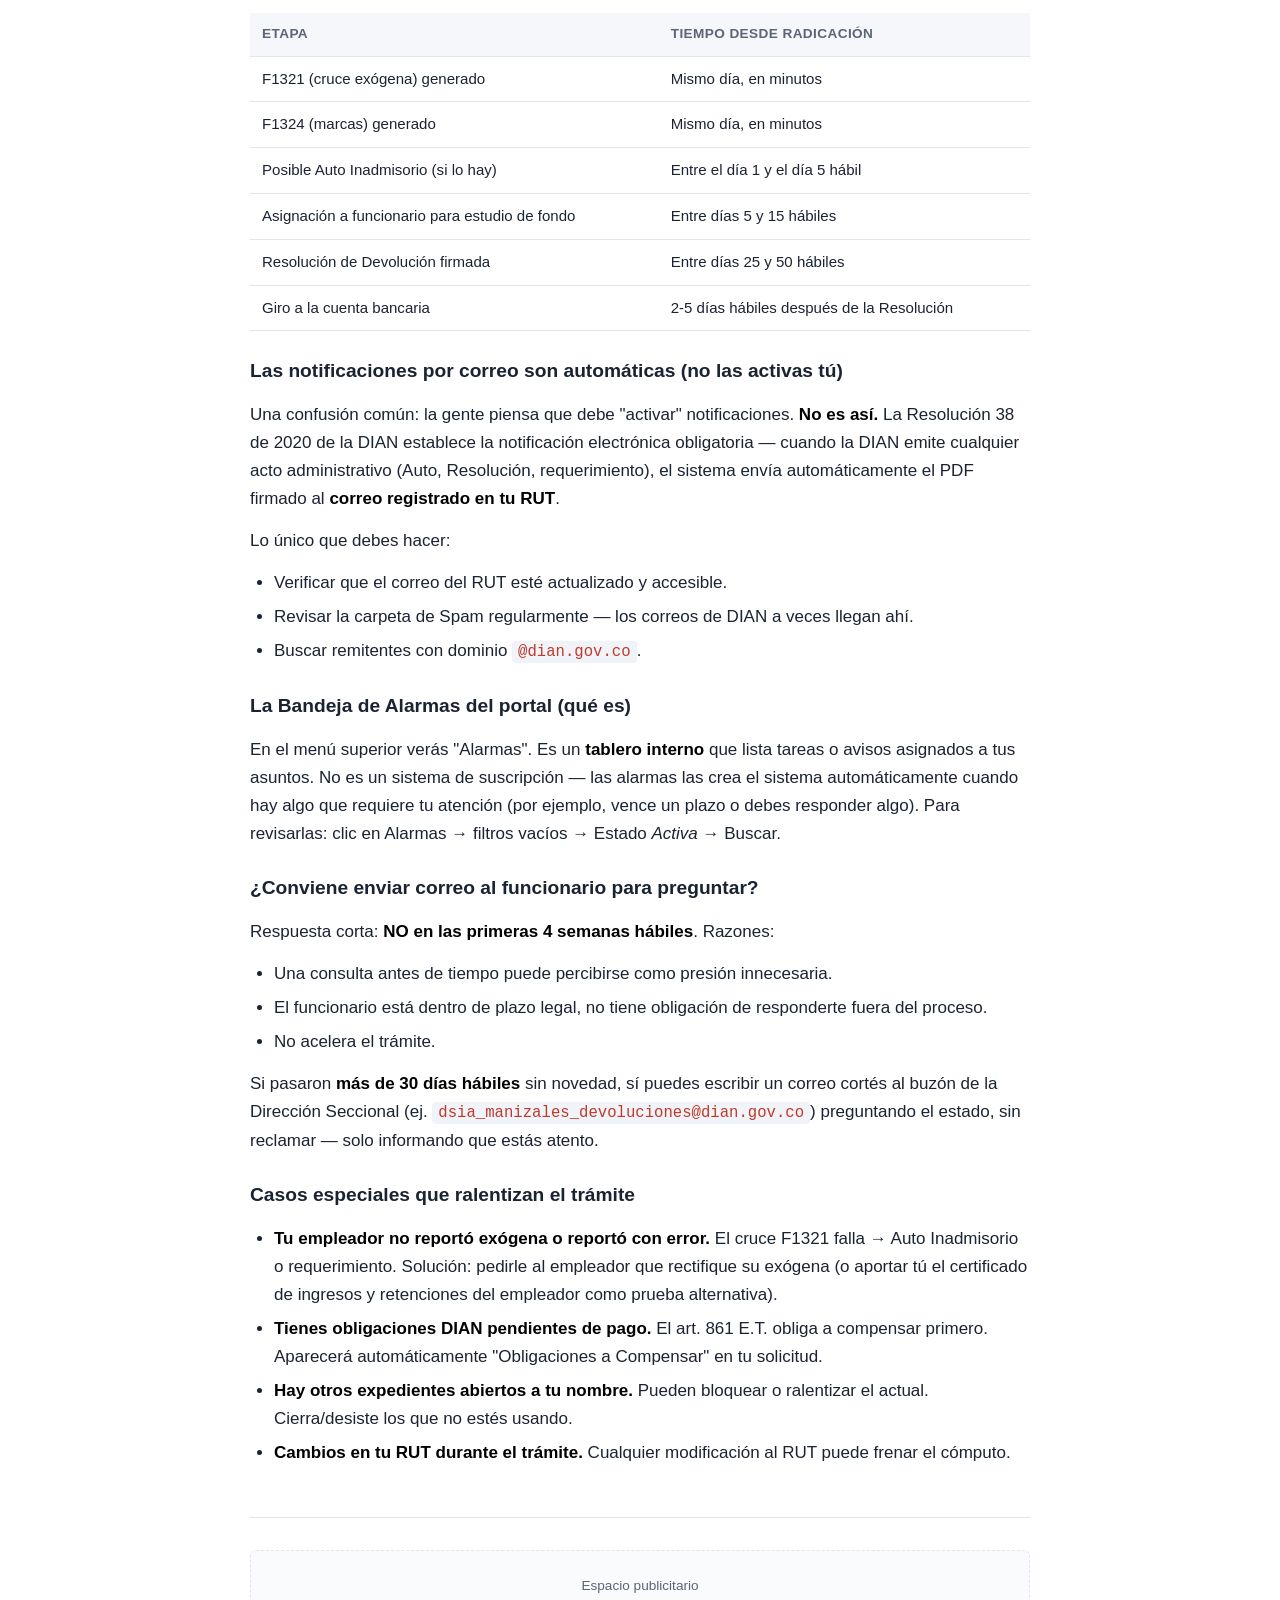
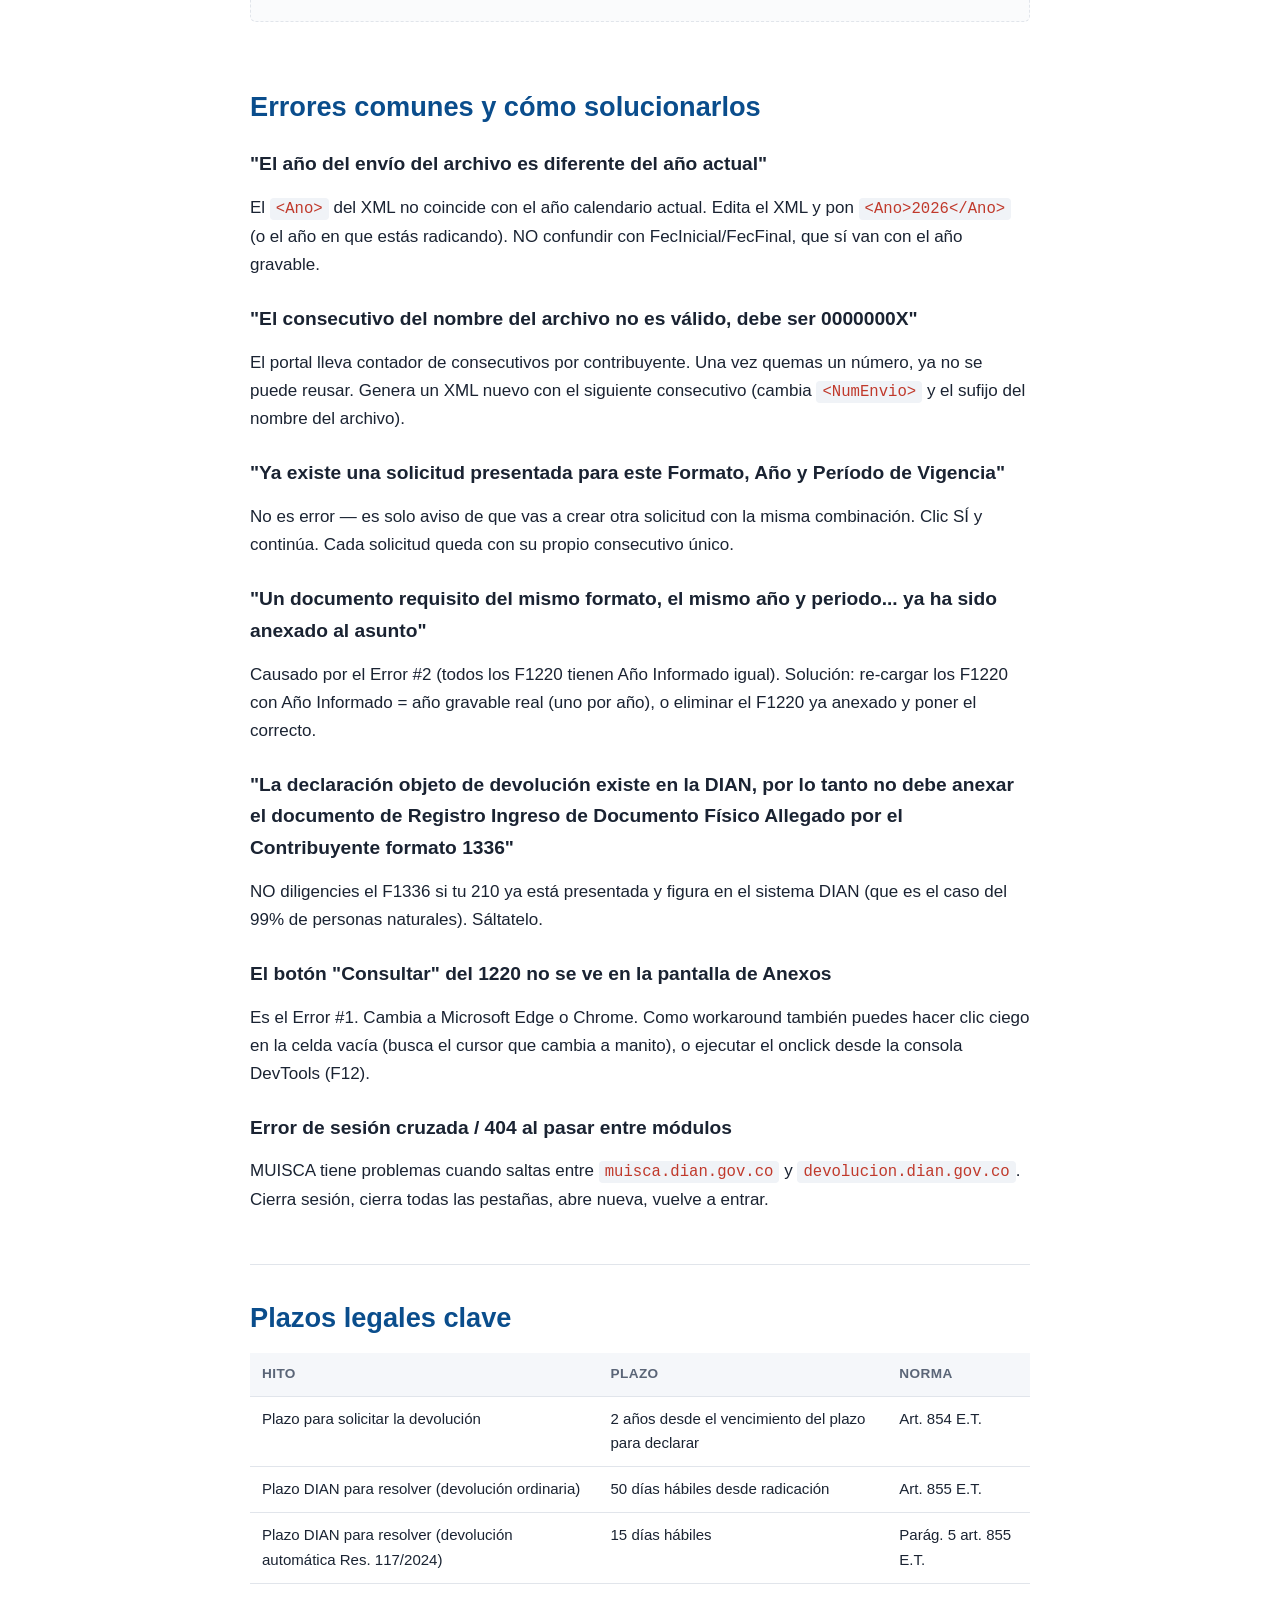
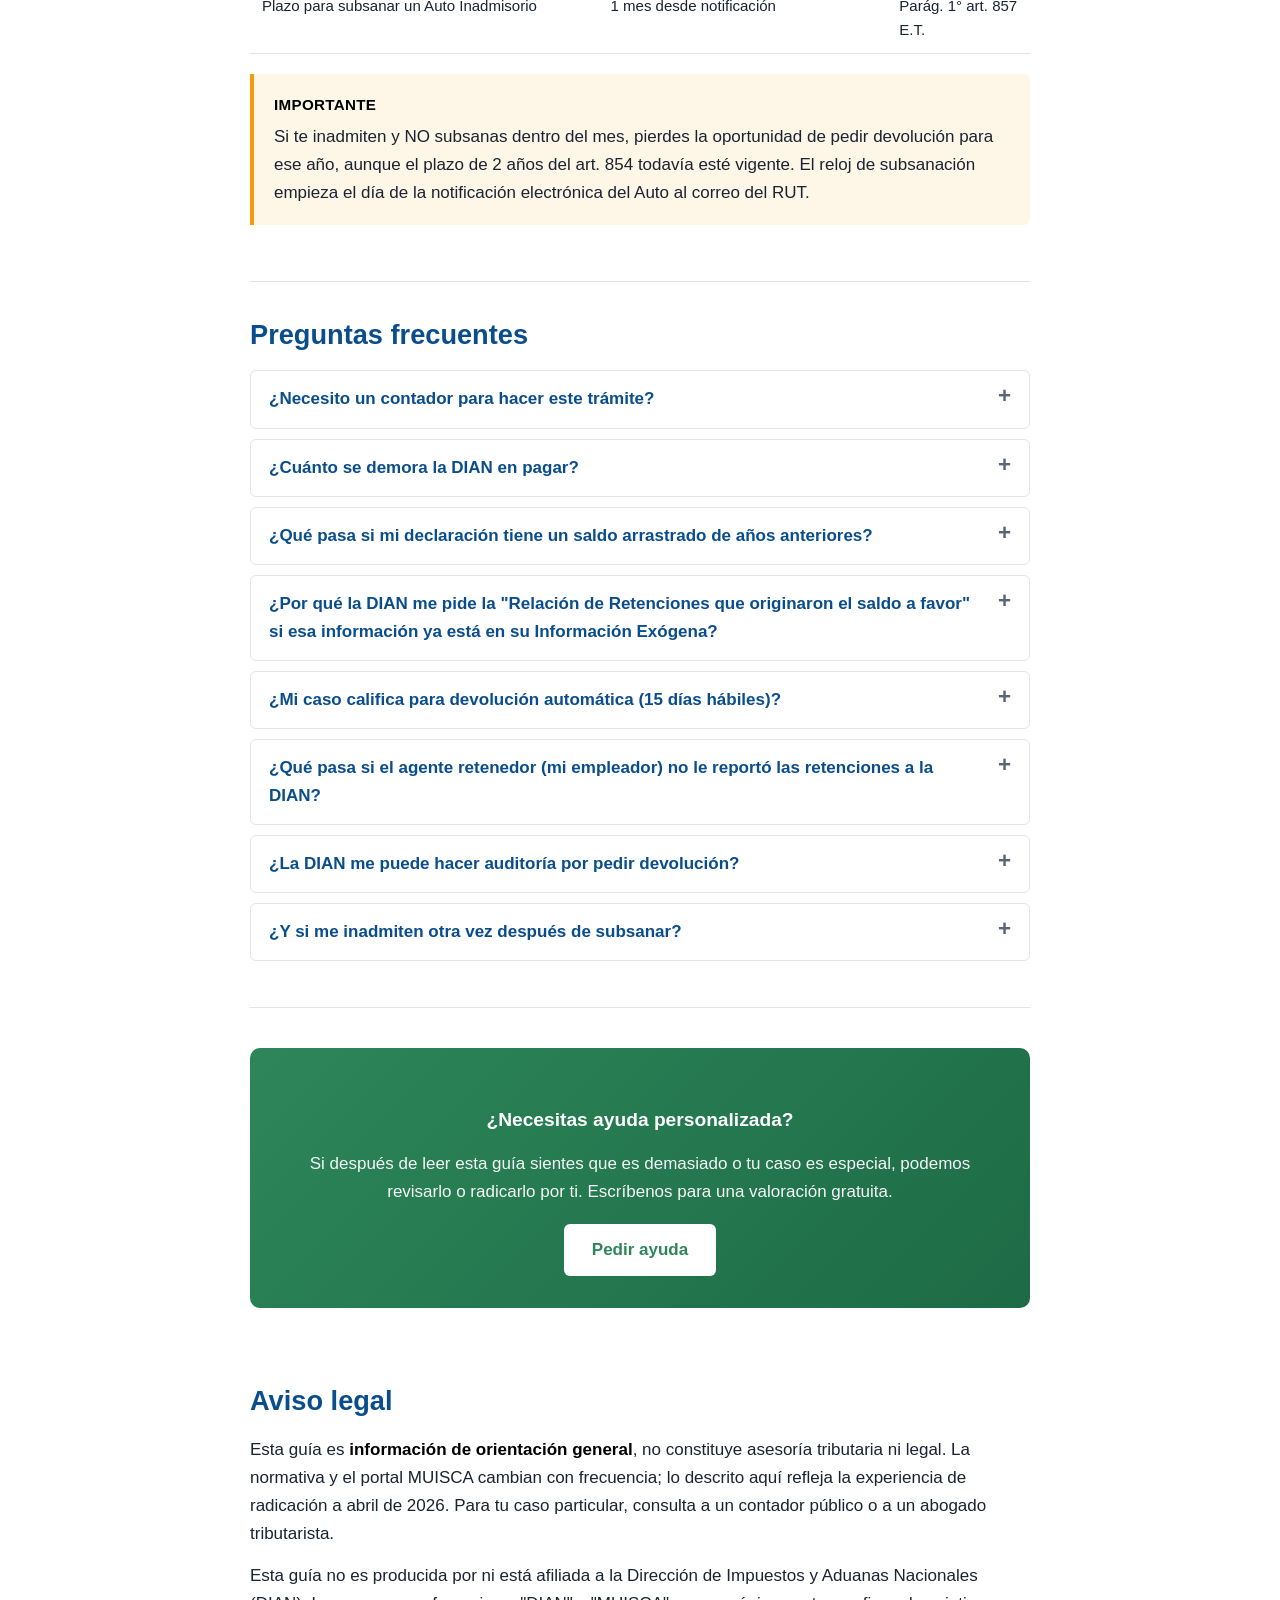
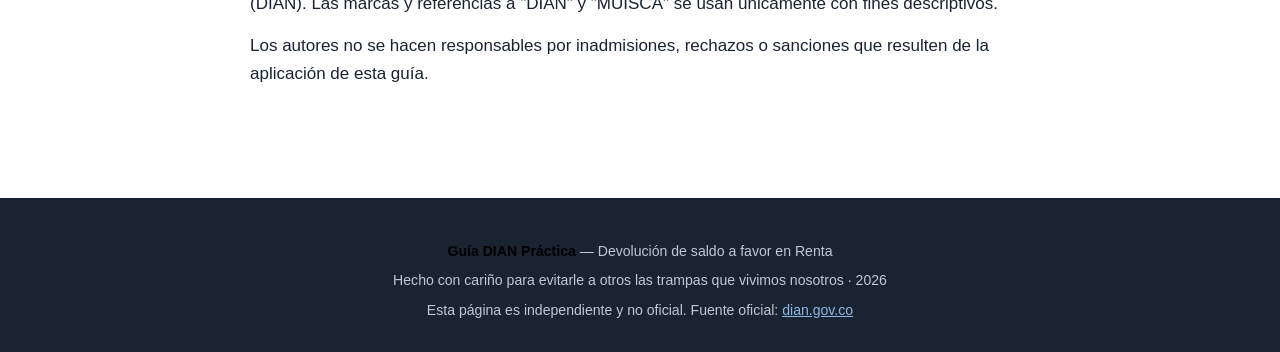
==== commit a2792a47: "Corregir explicación de alarmas y notificaciones por correo" ====
--- a/index.html
+++ b/index.html
@@ -559,13 +559,16 @@
     <tr><td>Giro a la cuenta bancaria</td><td>2-5 días hábiles después de la Resolución</td></tr>
   </table>
 
-  <h3>Cómo activar Alarmas en el portal</h3>
-  <p>Para que MUISCA te notifique automáticamente cualquier movimiento sin que tengas que entrar a revisar:</p>
-  <ol>
-    <li>En la barra superior del portal hay un ícono de campana naranja llamado <strong>Alarmas</strong>.</li>
-    <li>Clic ahí → activa las alarmas para tu expediente (te lo asocian al asunto).</li>
-    <li>A partir de ese momento, cada documento o auto que se emita te llega al correo electrónico registrado en tu RUT.</li>
-  </ol>
+  <h3>Las notificaciones por correo son automáticas (no las activas tú)</h3>
+  <p>Una confusión común: la gente piensa que debe "activar" notificaciones. <strong>No es así.</strong> La Resolución 38 de 2020 de la DIAN establece la notificación electrónica obligatoria — cuando la DIAN emite cualquier acto administrativo (Auto, Resolución, requerimiento), el sistema envía automáticamente el PDF firmado al <strong>correo registrado en tu RUT</strong>.</p>
+  <p>Lo único que debes hacer:</p>
+  <ul>
+    <li>Verificar que el correo del RUT esté actualizado y accesible.</li>
+    <li>Revisar la carpeta de Spam regularmente — los correos de DIAN a veces llegan ahí.</li>
+    <li>Buscar remitentes con dominio <code>@dian.gov.co</code>.</li>
+  </ul>
+  <h3>La Bandeja de Alarmas del portal (qué es)</h3>
+  <p>En el menú superior verás "Alarmas". Es un <strong>tablero interno</strong> que lista tareas o avisos asignados a tus asuntos. No es un sistema de suscripción — las alarmas las crea el sistema automáticamente cuando hay algo que requiere tu atención (por ejemplo, vence un plazo o debes responder algo). Para revisarlas: clic en Alarmas → filtros vacíos → Estado <em>Activa</em> → Buscar.</p>
 
   <h3>¿Conviene enviar correo al funcionario para preguntar?</h3>
   <p>Respuesta corta: <strong>NO en las primeras 4 semanas hábiles</strong>. Razones:</p>
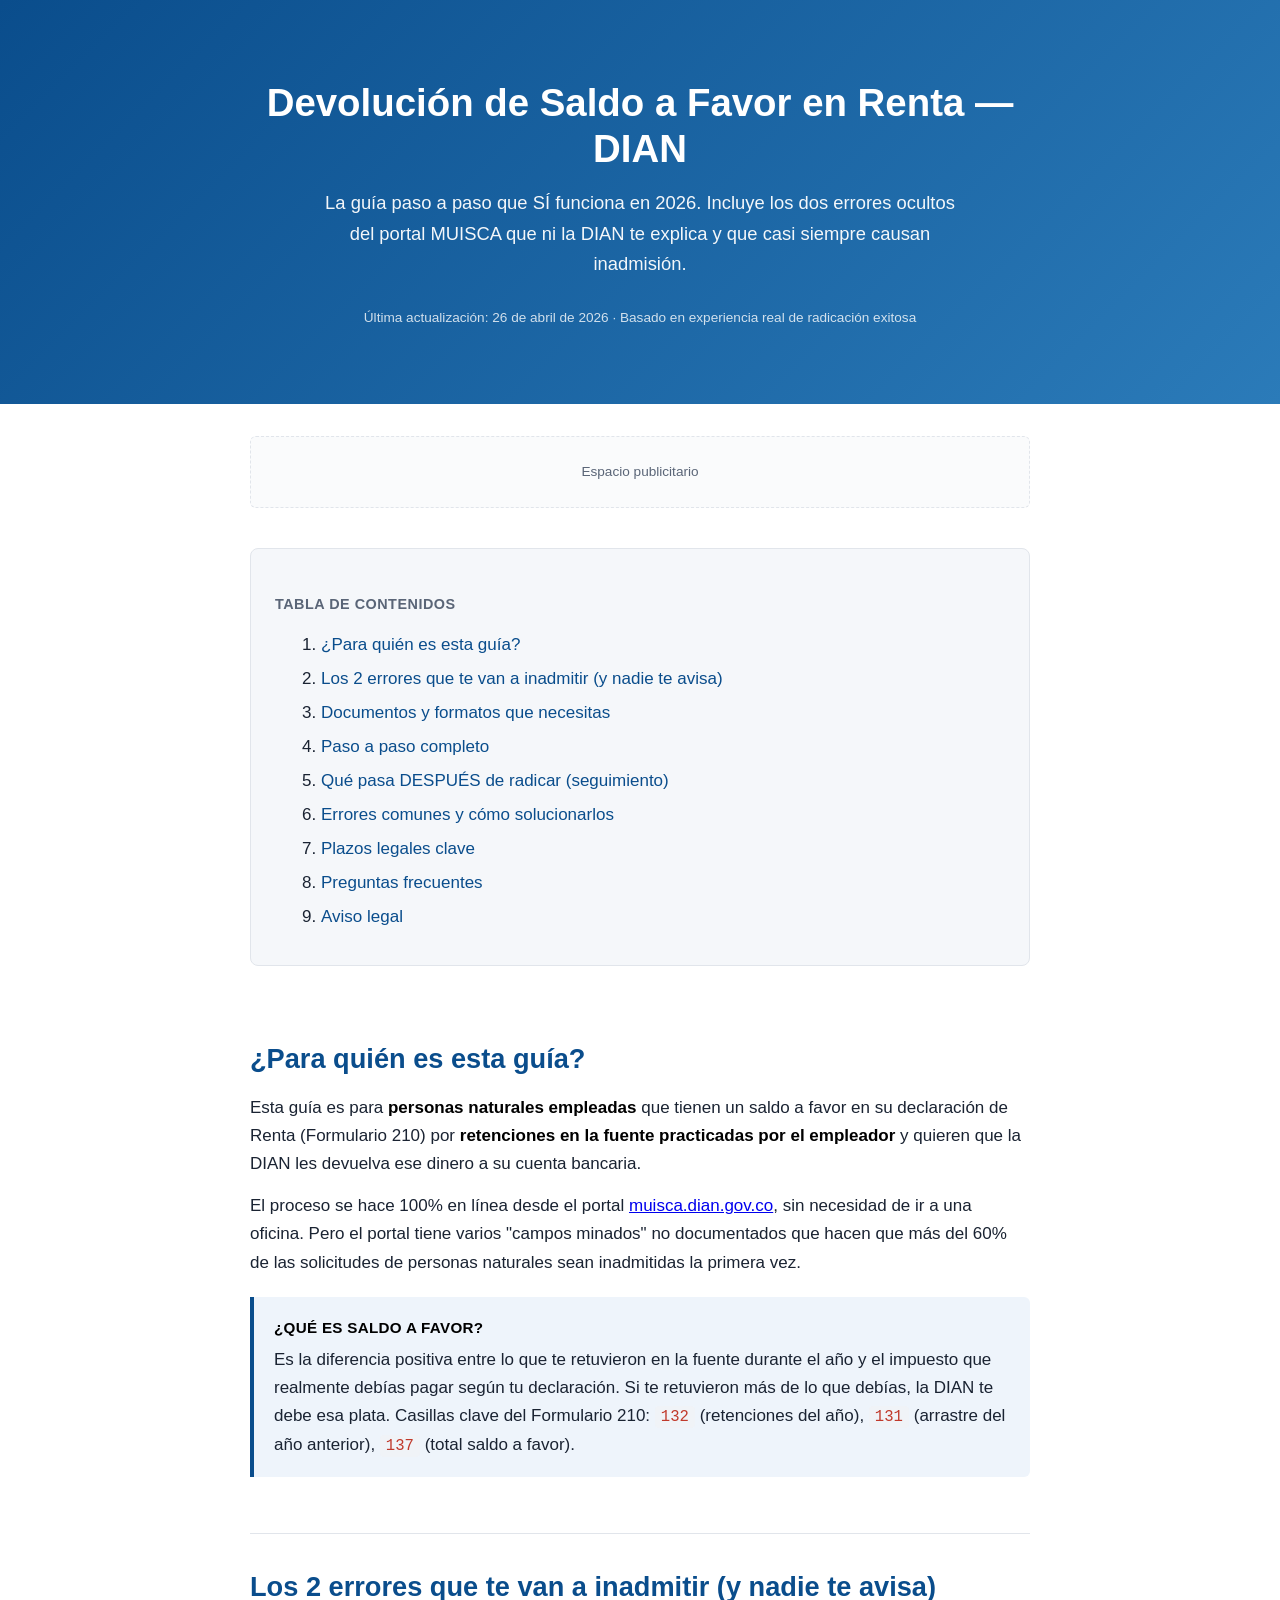
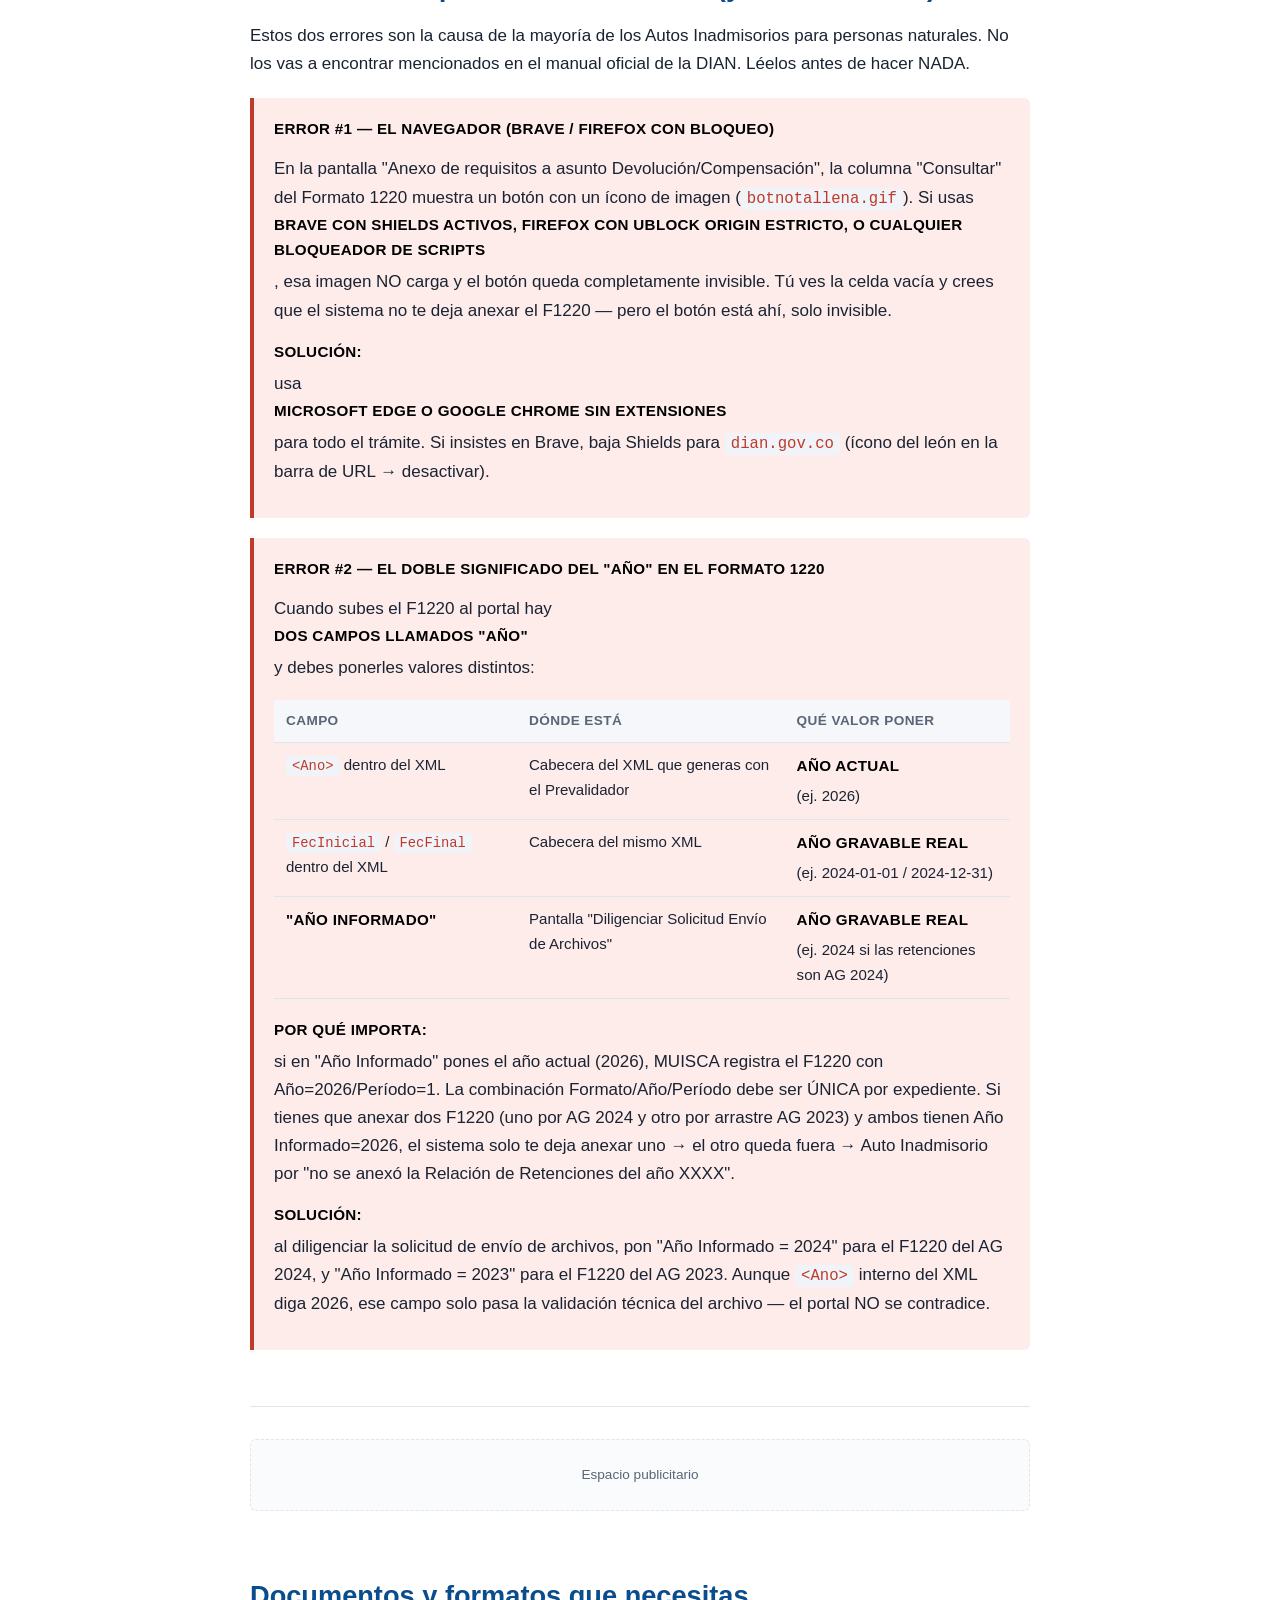
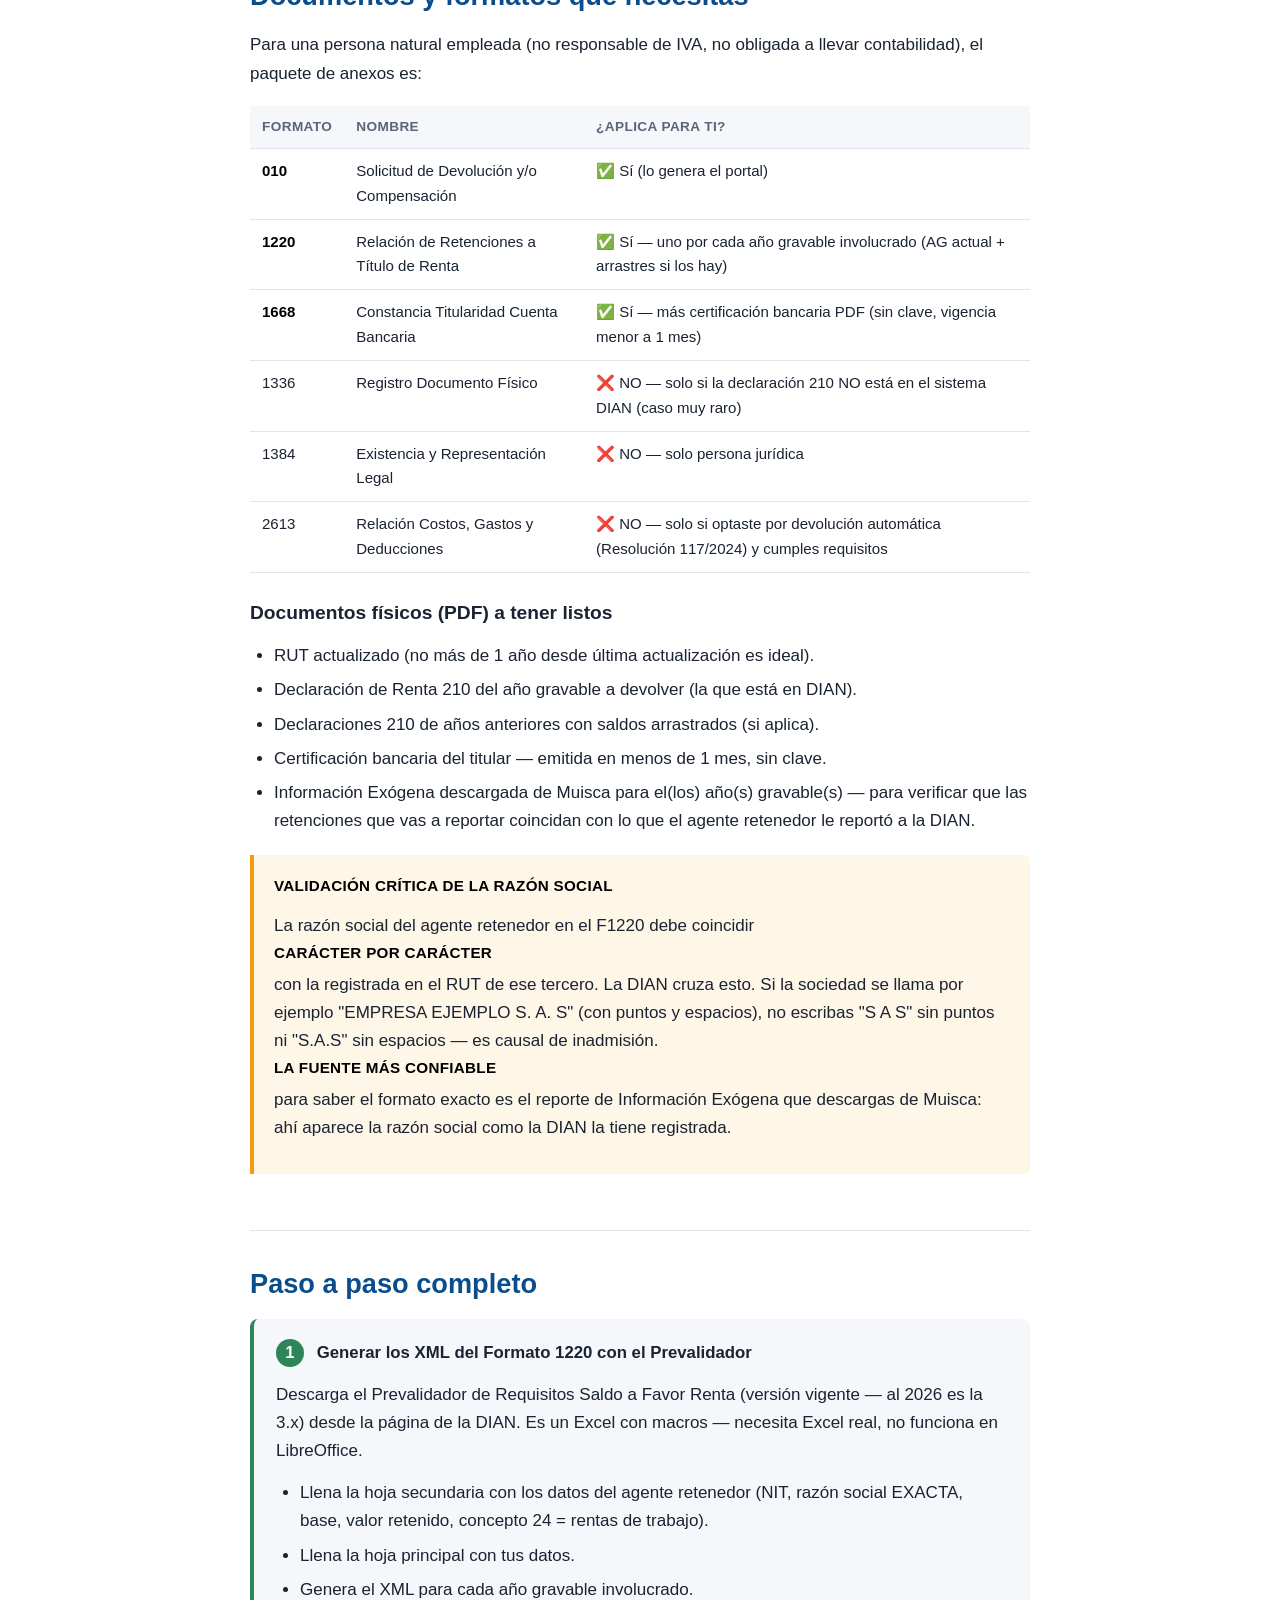
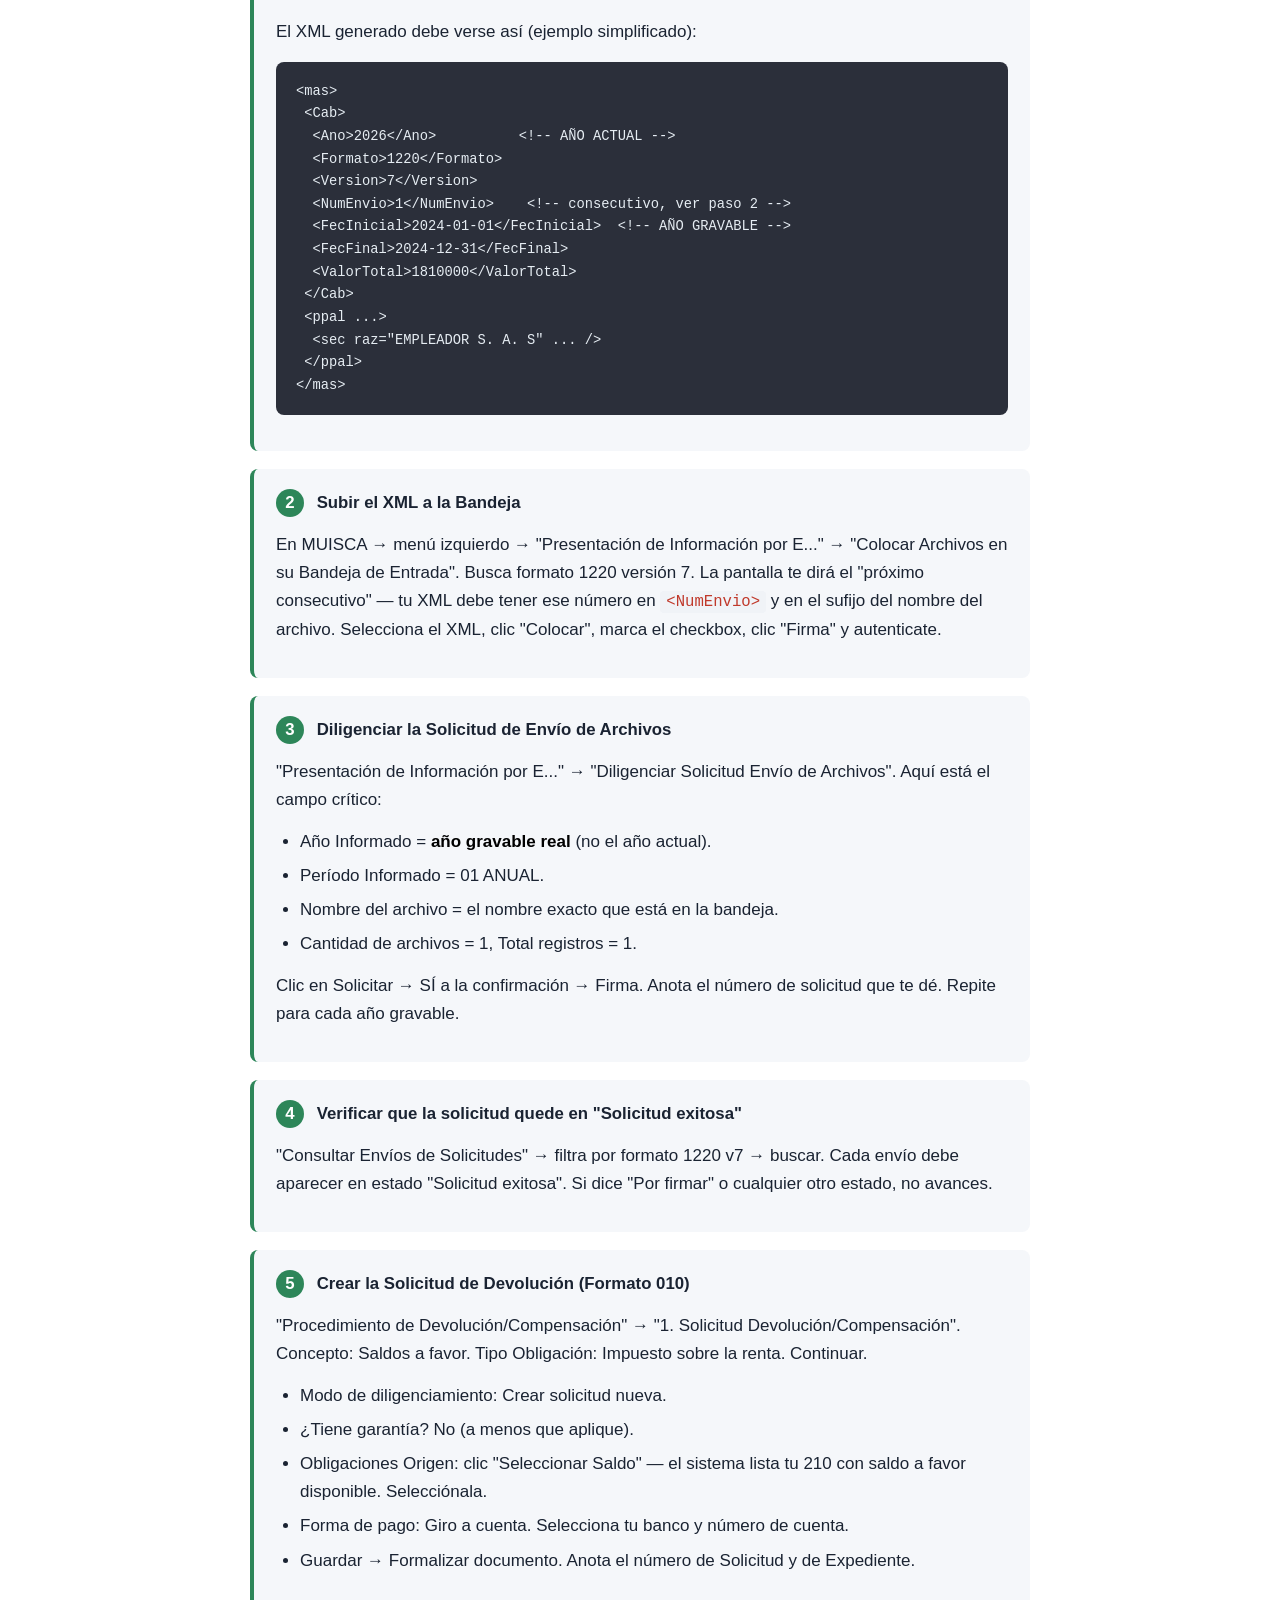
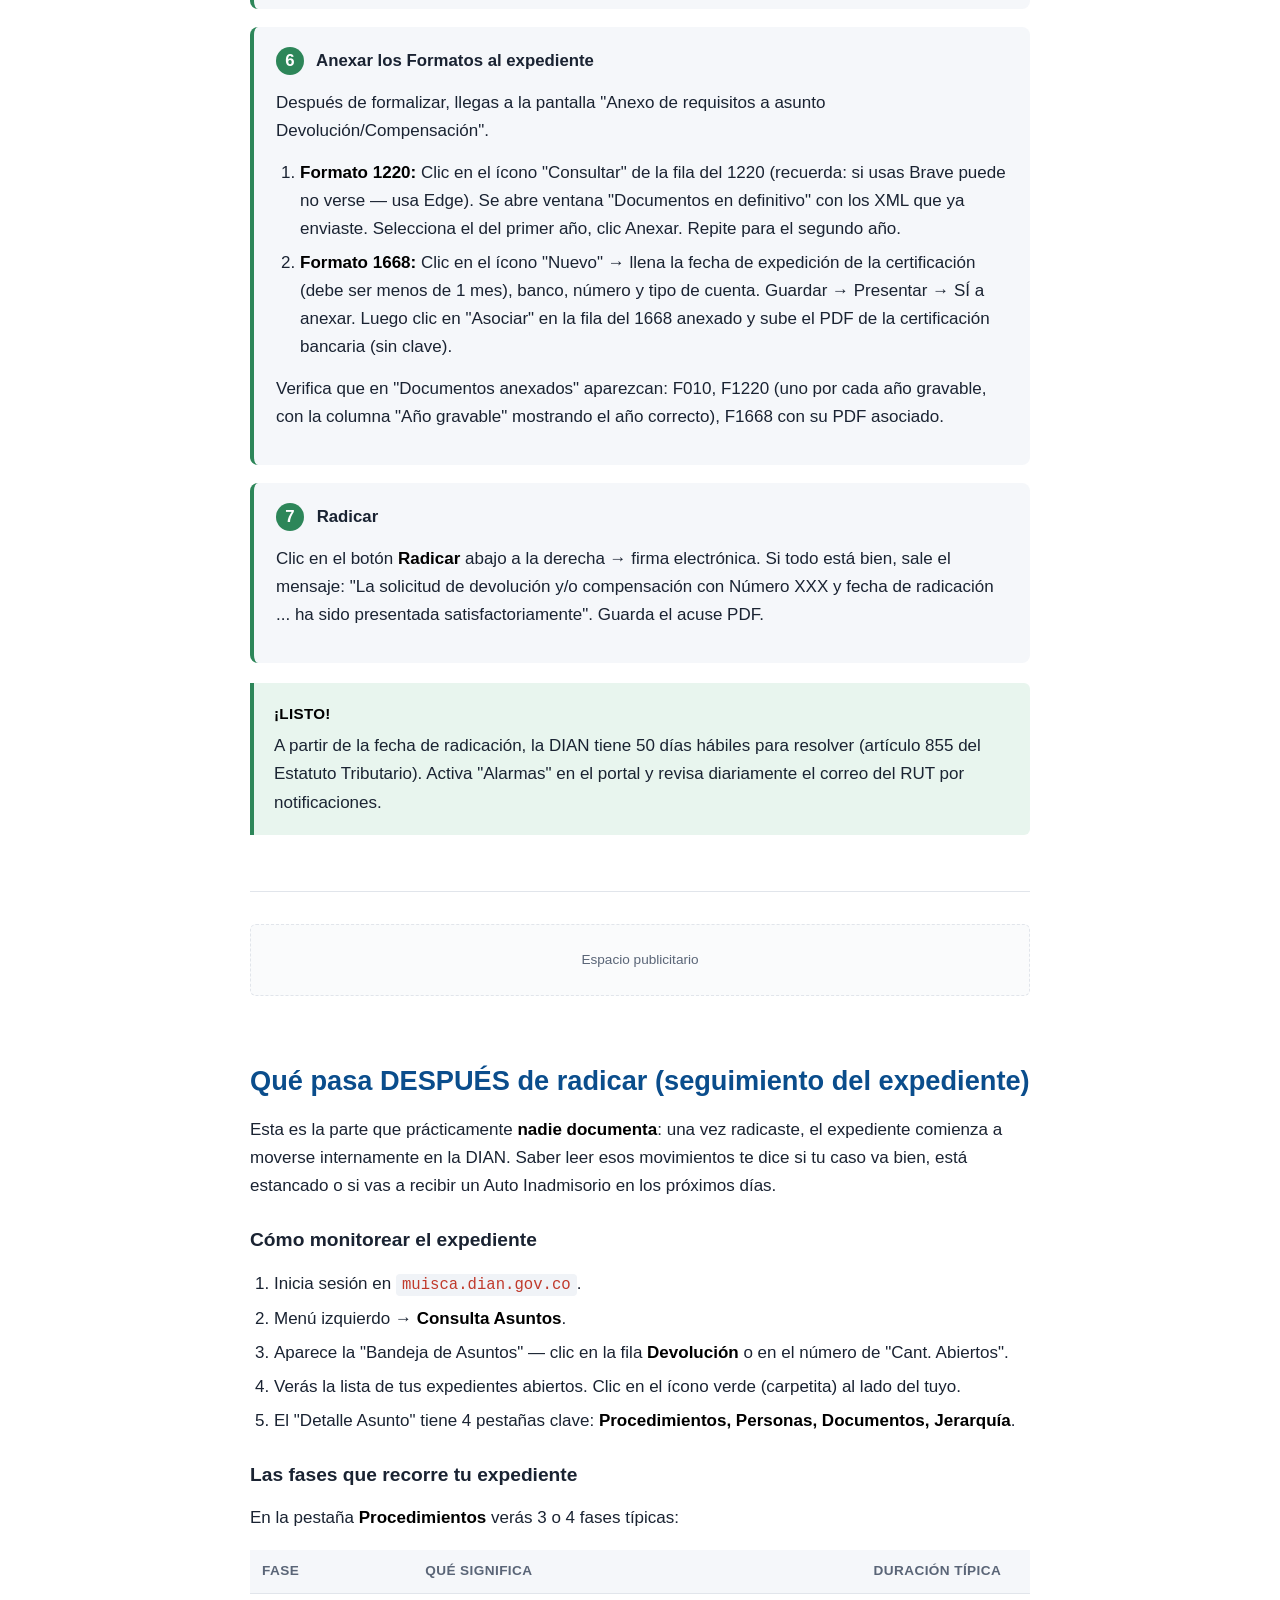
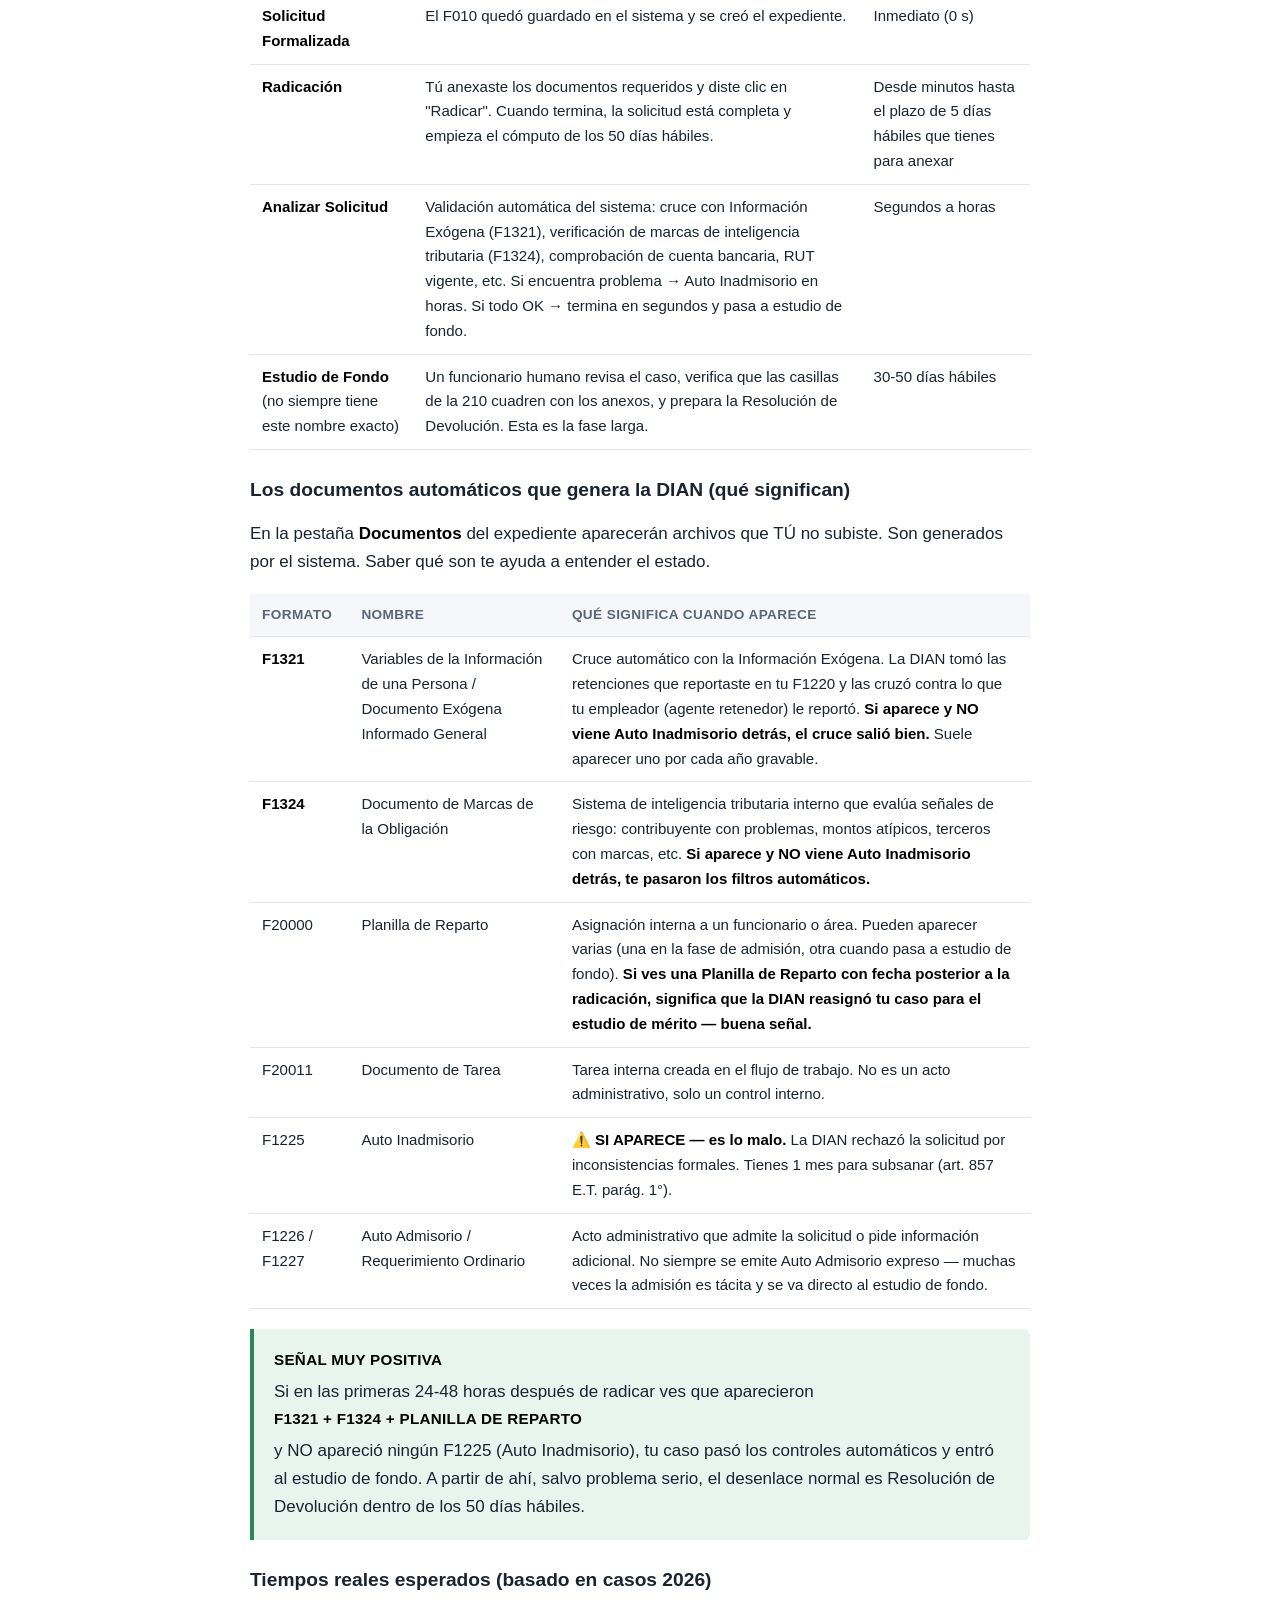
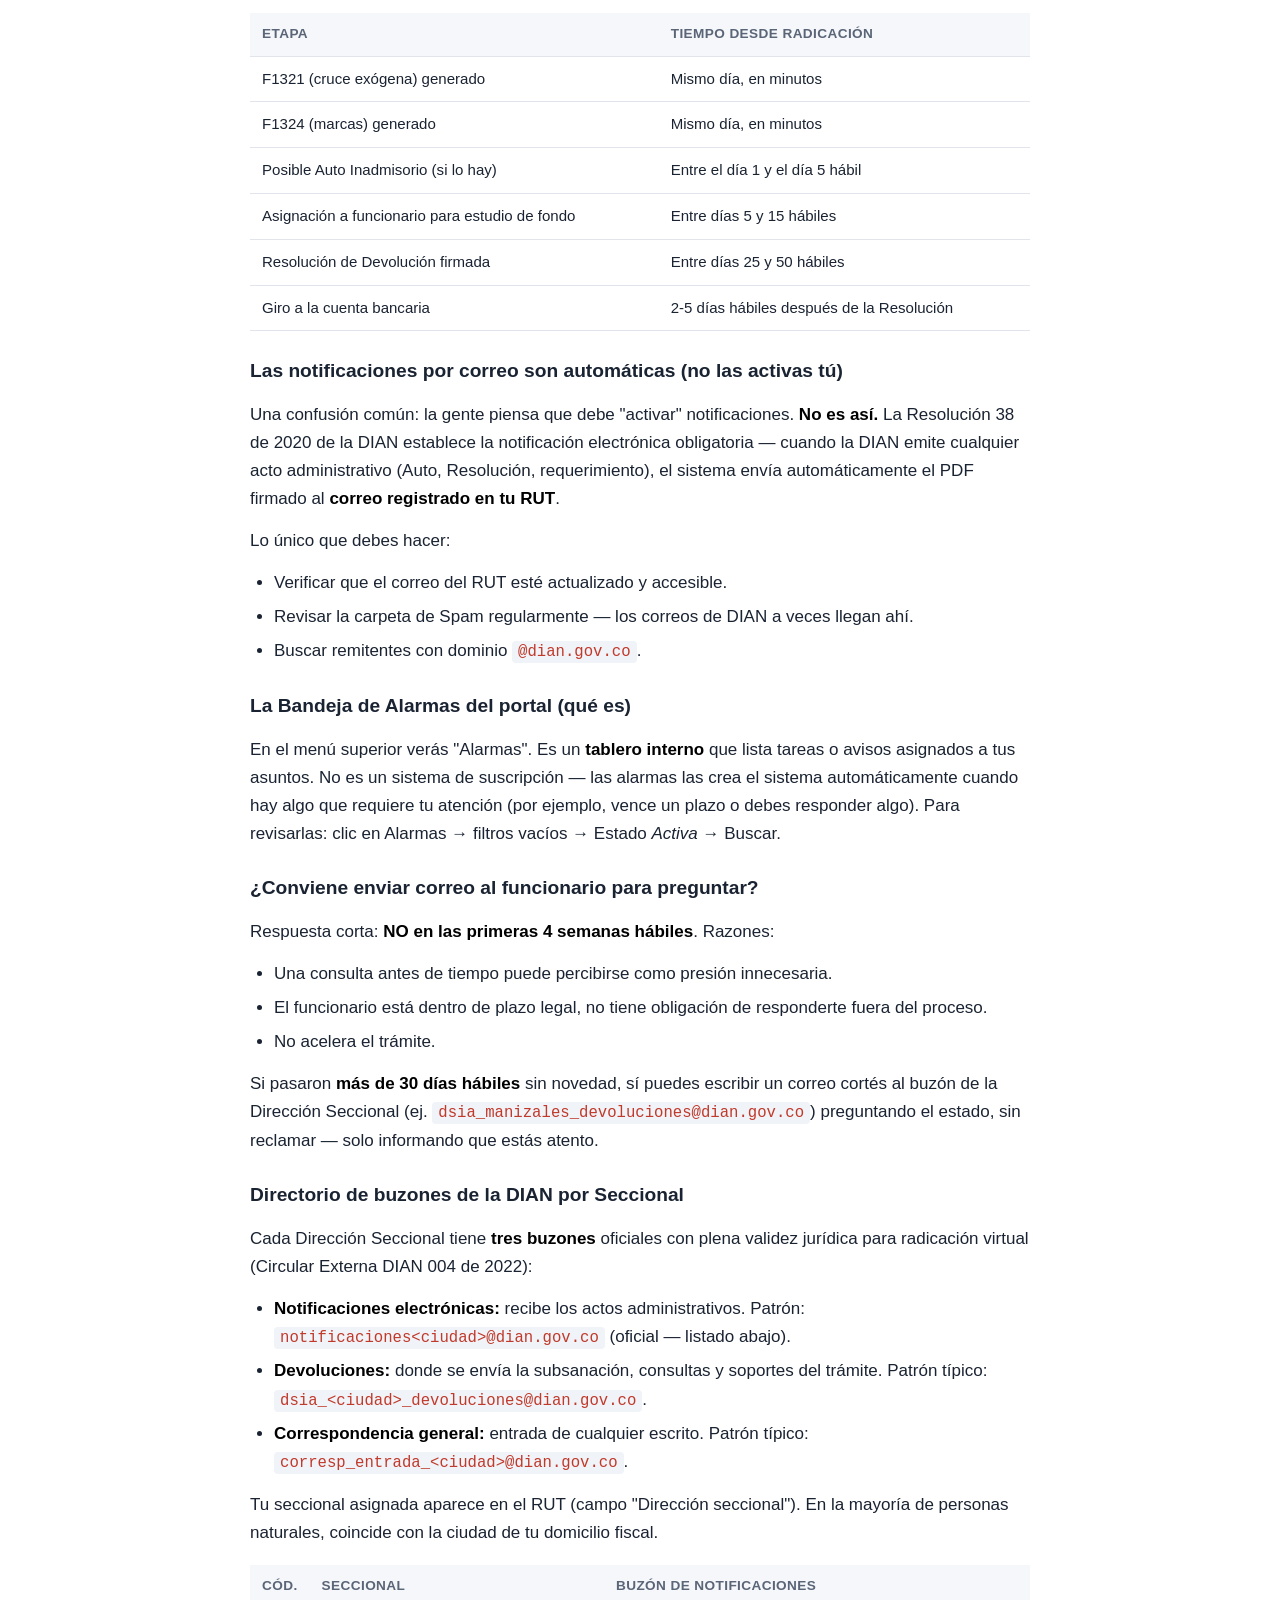
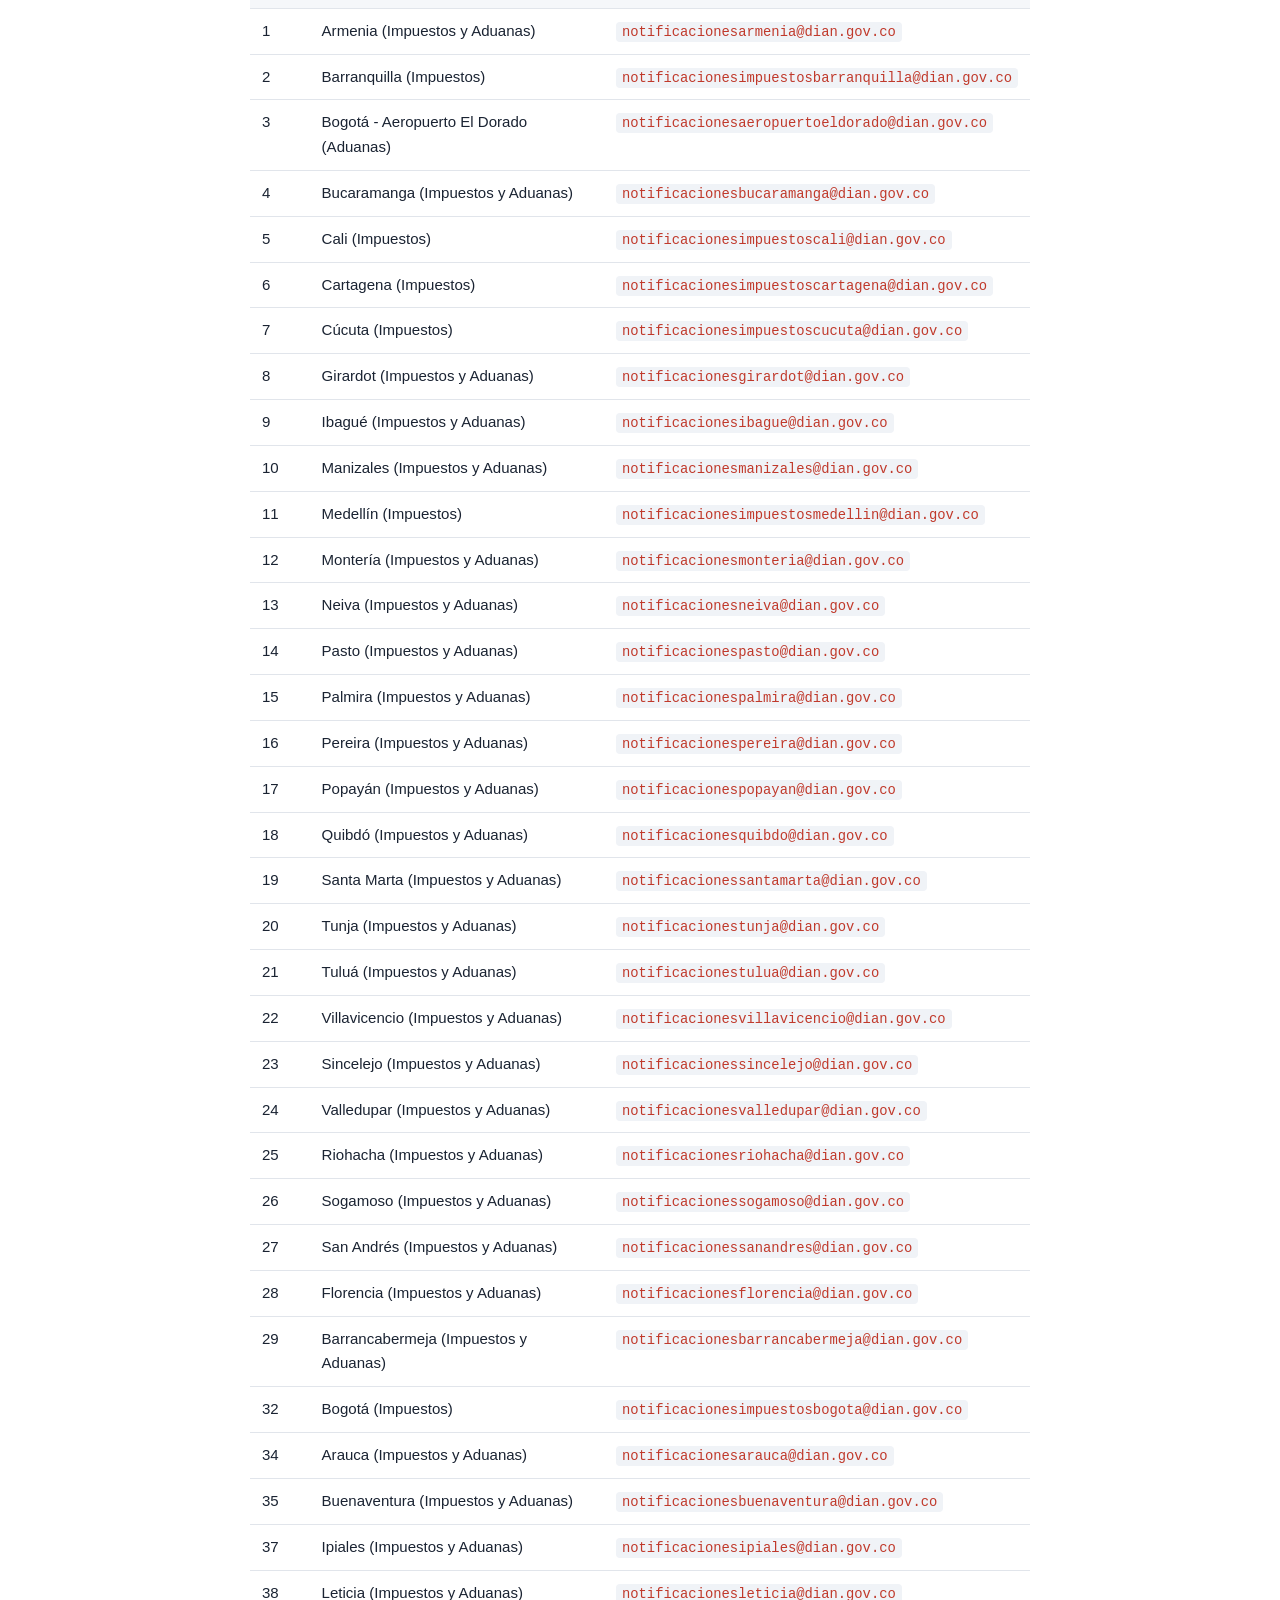
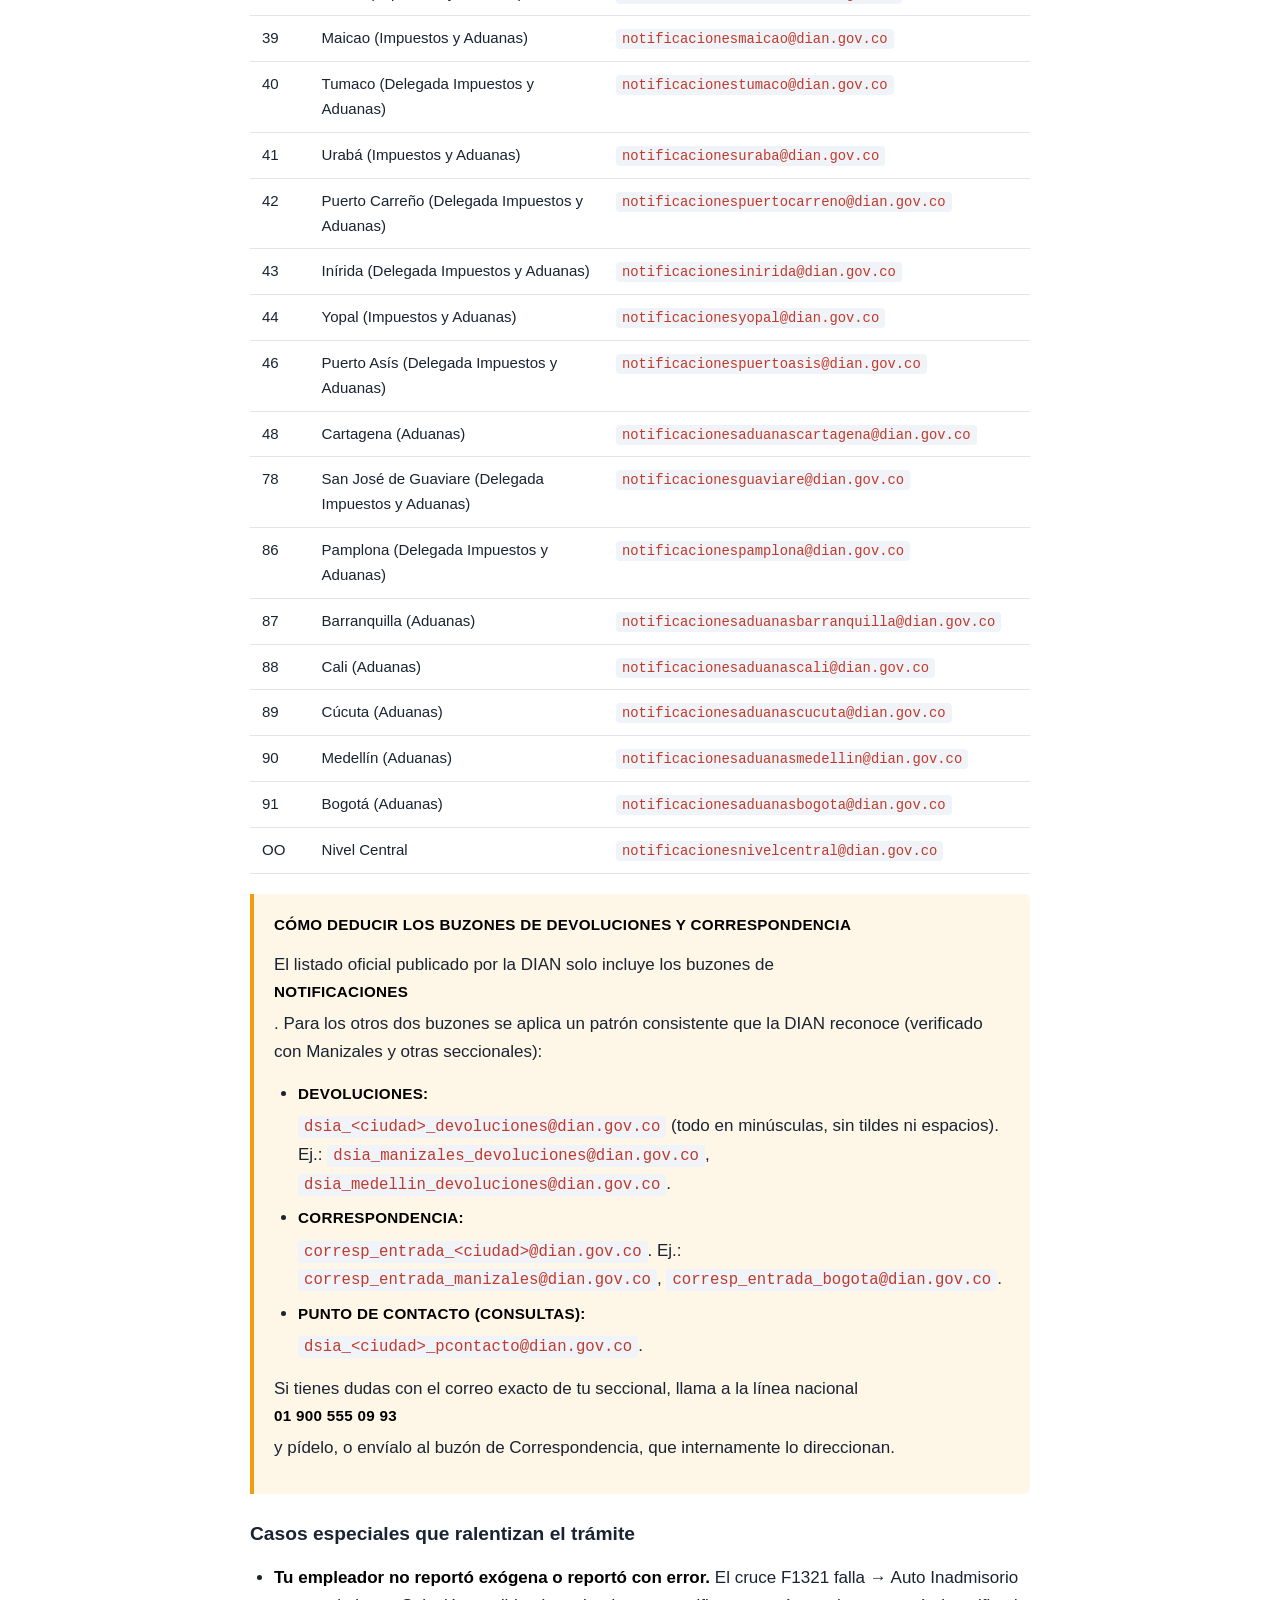
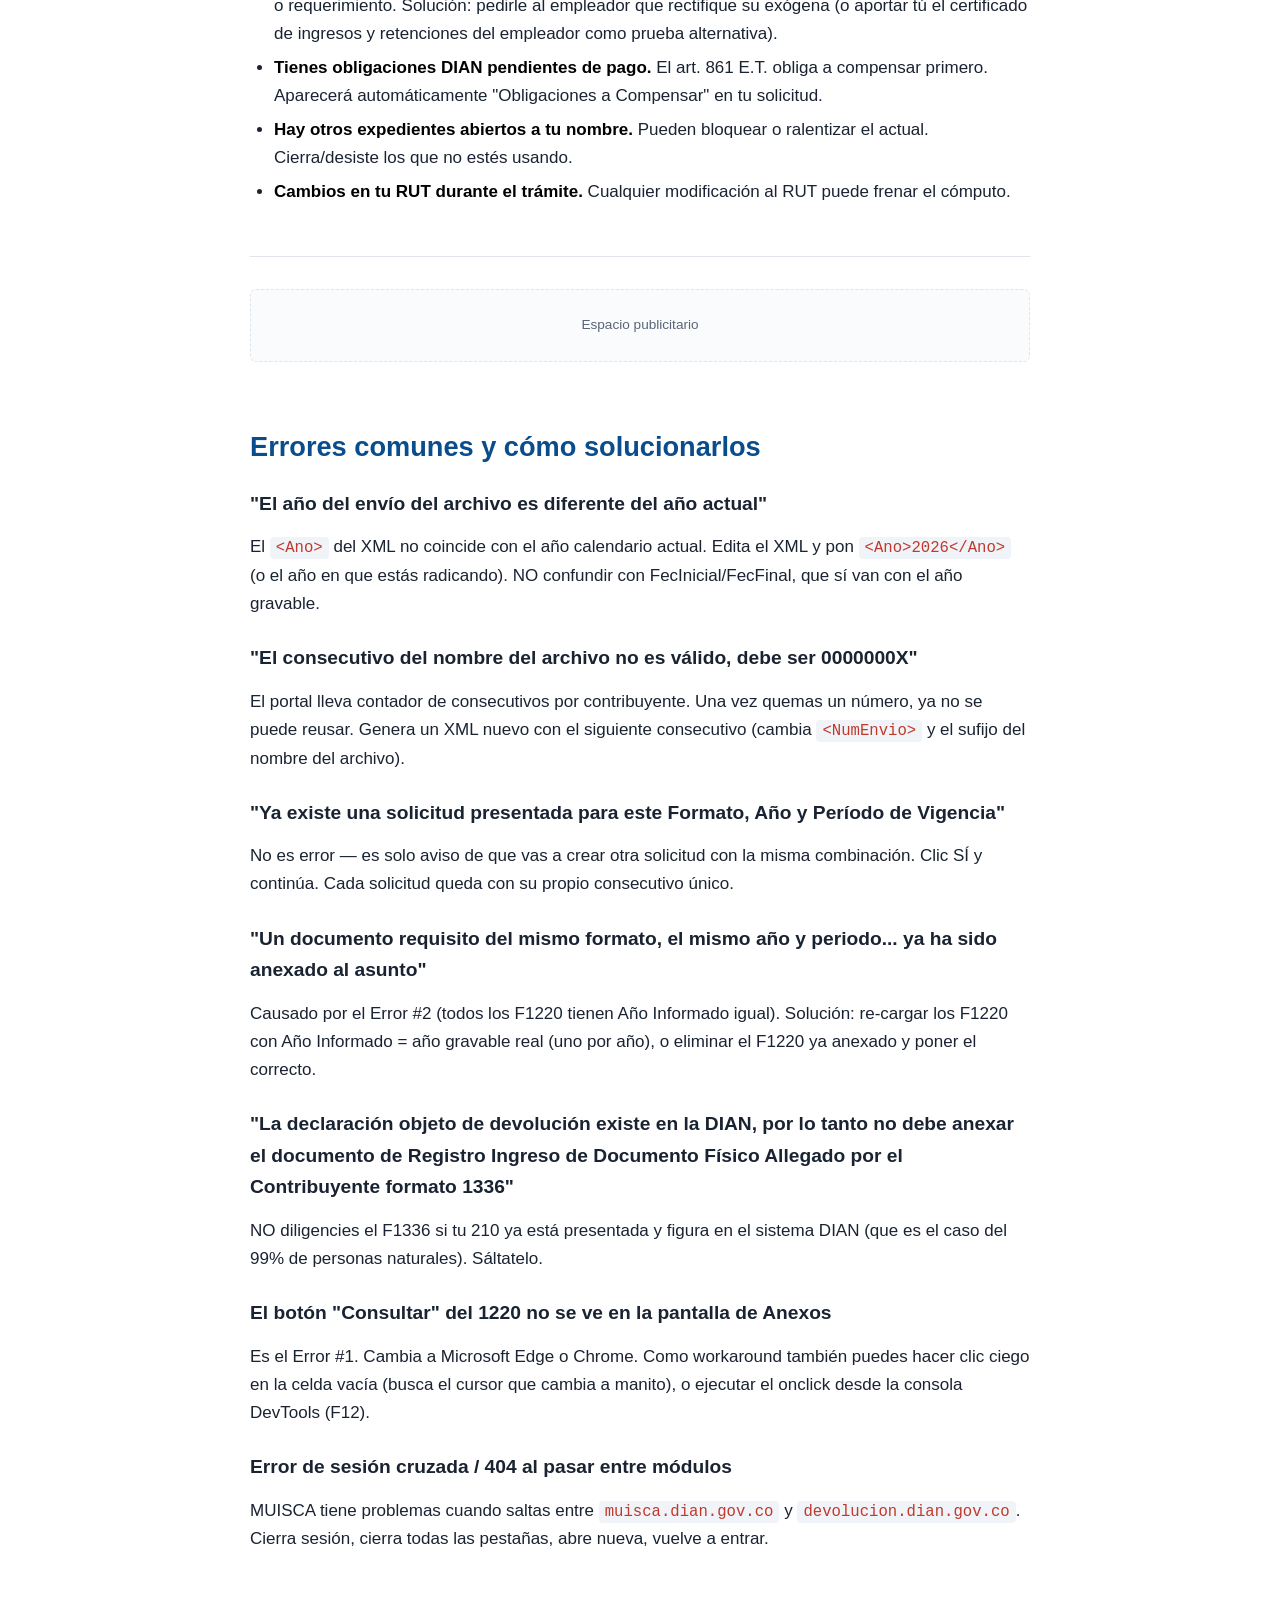
==== commit f094fe30: "Agregar directorio completo de buzones DIAN por seccional (47 ciudades)" ====
--- a/index.html
+++ b/index.html
@@ -579,6 +579,80 @@
   </ul>
   <p>Si pasaron <strong>más de 30 días hábiles</strong> sin novedad, sí puedes escribir un correo cortés al buzón de la Dirección Seccional (ej. <code>dsia_manizales_devoluciones@dian.gov.co</code>) preguntando el estado, sin reclamar — solo informando que estás atento.</p>
 
+  <h3>Directorio de buzones de la DIAN por Seccional</h3>
+  <p>Cada Dirección Seccional tiene <strong>tres buzones</strong> oficiales con plena validez jurídica para radicación virtual (Circular Externa DIAN 004 de 2022):</p>
+  <ul>
+    <li><strong>Notificaciones electrónicas:</strong> recibe los actos administrativos. Patrón: <code>notificaciones&lt;ciudad&gt;@dian.gov.co</code> (oficial — listado abajo).</li>
+    <li><strong>Devoluciones:</strong> donde se envía la subsanación, consultas y soportes del trámite. Patrón típico: <code>dsia_&lt;ciudad&gt;_devoluciones@dian.gov.co</code>.</li>
+    <li><strong>Correspondencia general:</strong> entrada de cualquier escrito. Patrón típico: <code>corresp_entrada_&lt;ciudad&gt;@dian.gov.co</code>.</li>
+  </ul>
+  <p>Tu seccional asignada aparece en el RUT (campo "Dirección seccional"). En la mayoría de personas naturales, coincide con la ciudad de tu domicilio fiscal.</p>
+
+  <table>
+    <tr><th>Cód.</th><th>Seccional</th><th>Buzón de Notificaciones</th></tr>
+    <tr><td>1</td><td>Armenia (Impuestos y Aduanas)</td><td><code>notificacionesarmenia@dian.gov.co</code></td></tr>
+    <tr><td>2</td><td>Barranquilla (Impuestos)</td><td><code>notificacionesimpuestosbarranquilla@dian.gov.co</code></td></tr>
+    <tr><td>3</td><td>Bogotá - Aeropuerto El Dorado (Aduanas)</td><td><code>notificacionesaeropuertoeldorado@dian.gov.co</code></td></tr>
+    <tr><td>4</td><td>Bucaramanga (Impuestos y Aduanas)</td><td><code>notificacionesbucaramanga@dian.gov.co</code></td></tr>
+    <tr><td>5</td><td>Cali (Impuestos)</td><td><code>notificacionesimpuestoscali@dian.gov.co</code></td></tr>
+    <tr><td>6</td><td>Cartagena (Impuestos)</td><td><code>notificacionesimpuestoscartagena@dian.gov.co</code></td></tr>
+    <tr><td>7</td><td>Cúcuta (Impuestos)</td><td><code>notificacionesimpuestoscucuta@dian.gov.co</code></td></tr>
+    <tr><td>8</td><td>Girardot (Impuestos y Aduanas)</td><td><code>notificacionesgirardot@dian.gov.co</code></td></tr>
+    <tr><td>9</td><td>Ibagué (Impuestos y Aduanas)</td><td><code>notificacionesibague@dian.gov.co</code></td></tr>
+    <tr><td>10</td><td>Manizales (Impuestos y Aduanas)</td><td><code>notificacionesmanizales@dian.gov.co</code></td></tr>
+    <tr><td>11</td><td>Medellín (Impuestos)</td><td><code>notificacionesimpuestosmedellin@dian.gov.co</code></td></tr>
+    <tr><td>12</td><td>Montería (Impuestos y Aduanas)</td><td><code>notificacionesmonteria@dian.gov.co</code></td></tr>
+    <tr><td>13</td><td>Neiva (Impuestos y Aduanas)</td><td><code>notificacionesneiva@dian.gov.co</code></td></tr>
+    <tr><td>14</td><td>Pasto (Impuestos y Aduanas)</td><td><code>notificacionespasto@dian.gov.co</code></td></tr>
+    <tr><td>15</td><td>Palmira (Impuestos y Aduanas)</td><td><code>notificacionespalmira@dian.gov.co</code></td></tr>
+    <tr><td>16</td><td>Pereira (Impuestos y Aduanas)</td><td><code>notificacionespereira@dian.gov.co</code></td></tr>
+    <tr><td>17</td><td>Popayán (Impuestos y Aduanas)</td><td><code>notificacionespopayan@dian.gov.co</code></td></tr>
+    <tr><td>18</td><td>Quibdó (Impuestos y Aduanas)</td><td><code>notificacionesquibdo@dian.gov.co</code></td></tr>
+    <tr><td>19</td><td>Santa Marta (Impuestos y Aduanas)</td><td><code>notificacionessantamarta@dian.gov.co</code></td></tr>
+    <tr><td>20</td><td>Tunja (Impuestos y Aduanas)</td><td><code>notificacionestunja@dian.gov.co</code></td></tr>
+    <tr><td>21</td><td>Tuluá (Impuestos y Aduanas)</td><td><code>notificacionestulua@dian.gov.co</code></td></tr>
+    <tr><td>22</td><td>Villavicencio (Impuestos y Aduanas)</td><td><code>notificacionesvillavicencio@dian.gov.co</code></td></tr>
+    <tr><td>23</td><td>Sincelejo (Impuestos y Aduanas)</td><td><code>notificacionessincelejo@dian.gov.co</code></td></tr>
+    <tr><td>24</td><td>Valledupar (Impuestos y Aduanas)</td><td><code>notificacionesvalledupar@dian.gov.co</code></td></tr>
+    <tr><td>25</td><td>Riohacha (Impuestos y Aduanas)</td><td><code>notificacionesriohacha@dian.gov.co</code></td></tr>
+    <tr><td>26</td><td>Sogamoso (Impuestos y Aduanas)</td><td><code>notificacionessogamoso@dian.gov.co</code></td></tr>
+    <tr><td>27</td><td>San Andrés (Impuestos y Aduanas)</td><td><code>notificacionessanandres@dian.gov.co</code></td></tr>
+    <tr><td>28</td><td>Florencia (Impuestos y Aduanas)</td><td><code>notificacionesflorencia@dian.gov.co</code></td></tr>
+    <tr><td>29</td><td>Barrancabermeja (Impuestos y Aduanas)</td><td><code>notificacionesbarrancabermeja@dian.gov.co</code></td></tr>
+    <tr><td>32</td><td>Bogotá (Impuestos)</td><td><code>notificacionesimpuestosbogota@dian.gov.co</code></td></tr>
+    <tr><td>34</td><td>Arauca (Impuestos y Aduanas)</td><td><code>notificacionesarauca@dian.gov.co</code></td></tr>
+    <tr><td>35</td><td>Buenaventura (Impuestos y Aduanas)</td><td><code>notificacionesbuenaventura@dian.gov.co</code></td></tr>
+    <tr><td>37</td><td>Ipiales (Impuestos y Aduanas)</td><td><code>notificacionesipiales@dian.gov.co</code></td></tr>
+    <tr><td>38</td><td>Leticia (Impuestos y Aduanas)</td><td><code>notificacionesleticia@dian.gov.co</code></td></tr>
+    <tr><td>39</td><td>Maicao (Impuestos y Aduanas)</td><td><code>notificacionesmaicao@dian.gov.co</code></td></tr>
+    <tr><td>40</td><td>Tumaco (Delegada Impuestos y Aduanas)</td><td><code>notificacionestumaco@dian.gov.co</code></td></tr>
+    <tr><td>41</td><td>Urabá (Impuestos y Aduanas)</td><td><code>notificacionesuraba@dian.gov.co</code></td></tr>
+    <tr><td>42</td><td>Puerto Carreño (Delegada Impuestos y Aduanas)</td><td><code>notificacionespuertocarreno@dian.gov.co</code></td></tr>
+    <tr><td>43</td><td>Inírida (Delegada Impuestos y Aduanas)</td><td><code>notificacionesinirida@dian.gov.co</code></td></tr>
+    <tr><td>44</td><td>Yopal (Impuestos y Aduanas)</td><td><code>notificacionesyopal@dian.gov.co</code></td></tr>
+    <tr><td>46</td><td>Puerto Asís (Delegada Impuestos y Aduanas)</td><td><code>notificacionespuertoasis@dian.gov.co</code></td></tr>
+    <tr><td>48</td><td>Cartagena (Aduanas)</td><td><code>notificacionesaduanascartagena@dian.gov.co</code></td></tr>
+    <tr><td>78</td><td>San José de Guaviare (Delegada Impuestos y Aduanas)</td><td><code>notificacionesguaviare@dian.gov.co</code></td></tr>
+    <tr><td>86</td><td>Pamplona (Delegada Impuestos y Aduanas)</td><td><code>notificacionespamplona@dian.gov.co</code></td></tr>
+    <tr><td>87</td><td>Barranquilla (Aduanas)</td><td><code>notificacionesaduanasbarranquilla@dian.gov.co</code></td></tr>
+    <tr><td>88</td><td>Cali (Aduanas)</td><td><code>notificacionesaduanascali@dian.gov.co</code></td></tr>
+    <tr><td>89</td><td>Cúcuta (Aduanas)</td><td><code>notificacionesaduanascucuta@dian.gov.co</code></td></tr>
+    <tr><td>90</td><td>Medellín (Aduanas)</td><td><code>notificacionesaduanasmedellin@dian.gov.co</code></td></tr>
+    <tr><td>91</td><td>Bogotá (Aduanas)</td><td><code>notificacionesaduanasbogota@dian.gov.co</code></td></tr>
+    <tr><td>OO</td><td>Nivel Central</td><td><code>notificacionesnivelcentral@dian.gov.co</code></td></tr>
+  </table>
+
+  <div class="callout warn">
+    <strong>Cómo deducir los buzones de devoluciones y correspondencia</strong>
+    <p>El listado oficial publicado por la DIAN solo incluye los buzones de <strong>notificaciones</strong>. Para los otros dos buzones se aplica un patrón consistente que la DIAN reconoce (verificado con Manizales y otras seccionales):</p>
+    <ul>
+      <li><strong>Devoluciones:</strong> <code>dsia_&lt;ciudad&gt;_devoluciones@dian.gov.co</code> (todo en minúsculas, sin tildes ni espacios). Ej.: <code>dsia_manizales_devoluciones@dian.gov.co</code>, <code>dsia_medellin_devoluciones@dian.gov.co</code>.</li>
+      <li><strong>Correspondencia:</strong> <code>corresp_entrada_&lt;ciudad&gt;@dian.gov.co</code>. Ej.: <code>corresp_entrada_manizales@dian.gov.co</code>, <code>corresp_entrada_bogota@dian.gov.co</code>.</li>
+      <li><strong>Punto de contacto (consultas):</strong> <code>dsia_&lt;ciudad&gt;_pcontacto@dian.gov.co</code>.</li>
+    </ul>
+    <p>Si tienes dudas con el correo exacto de tu seccional, llama a la línea nacional <strong>01 900 555 09 93</strong> y pídelo, o envíalo al buzón de Correspondencia, que internamente lo direccionan.</p>
+  </div>
+
   <h3>Casos especiales que ralentizan el trámite</h3>
   <ul>
     <li><strong>Tu empleador no reportó exógena o reportó con error.</strong> El cruce F1321 falla → Auto Inadmisorio o requerimiento. Solución: pedirle al empleador que rectifique su exógena (o aportar tú el certificado de ingresos y retenciones del empleador como prueba alternativa).</li>
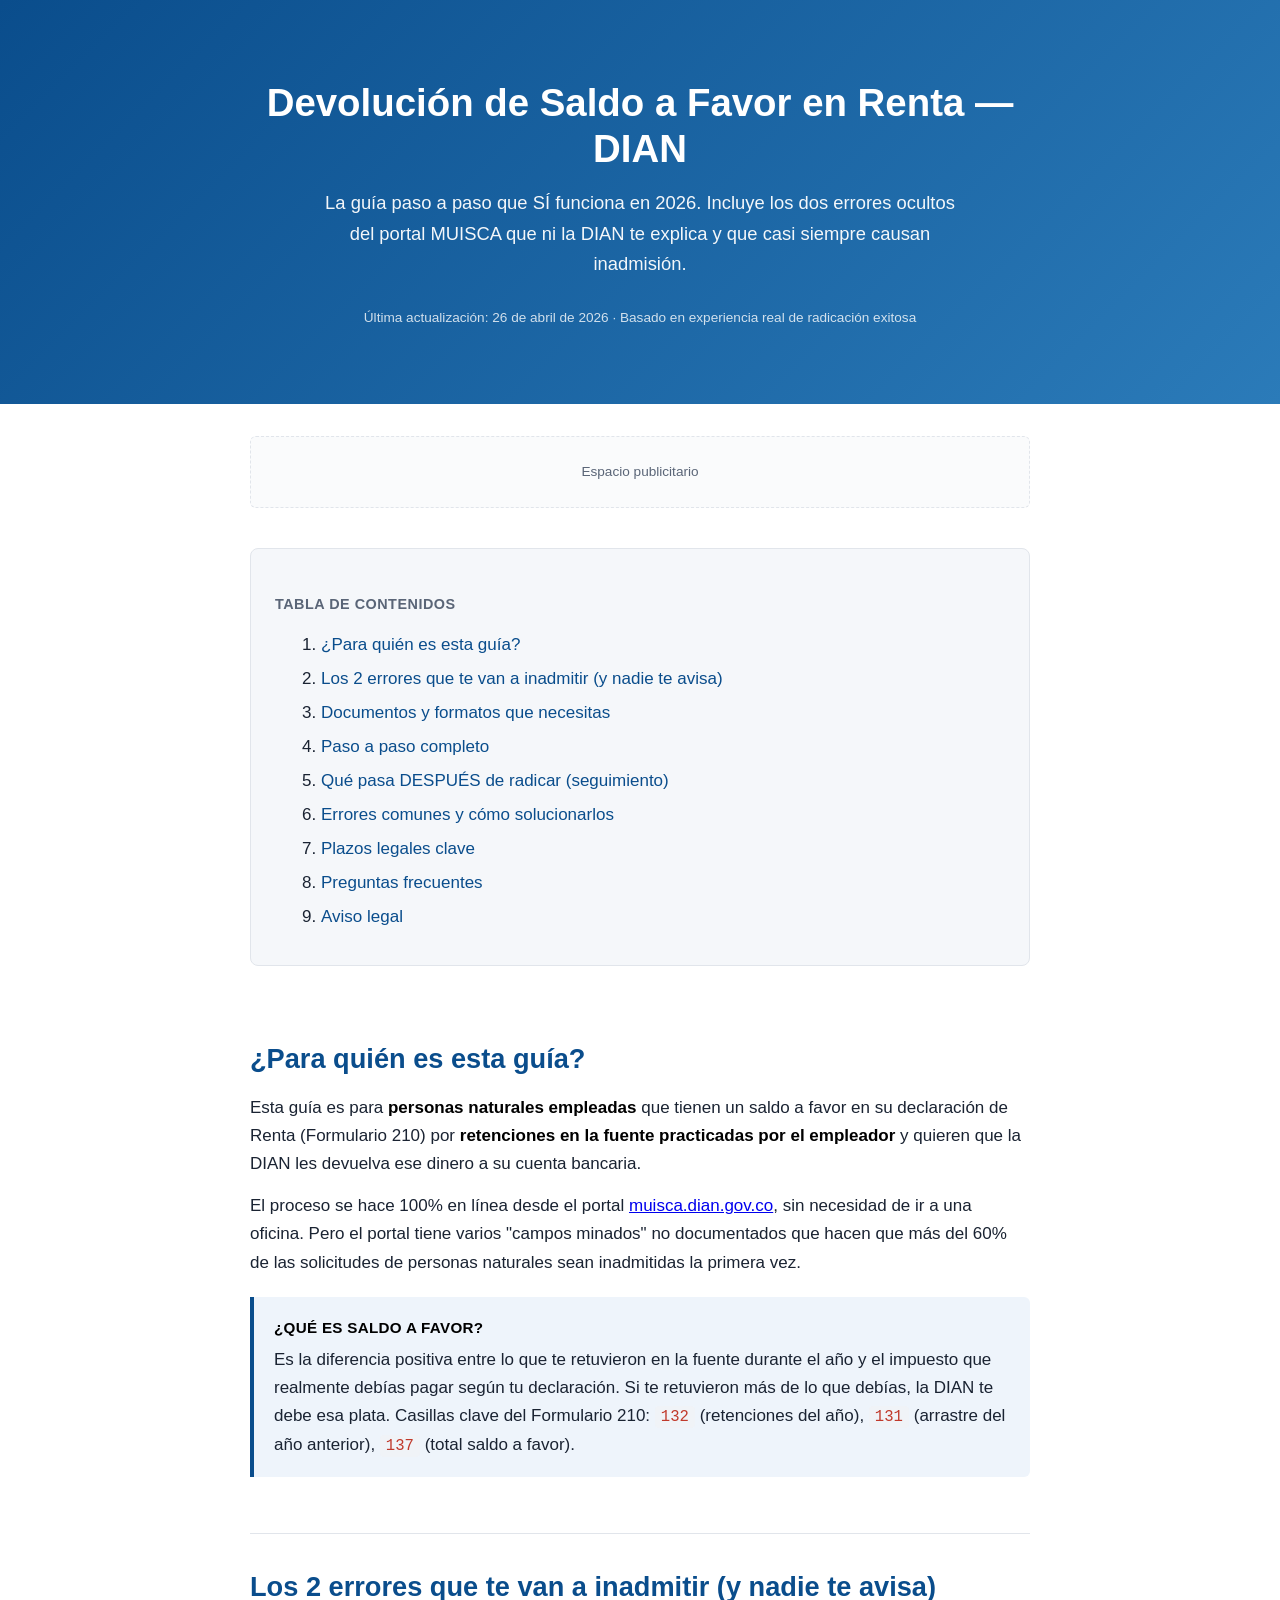
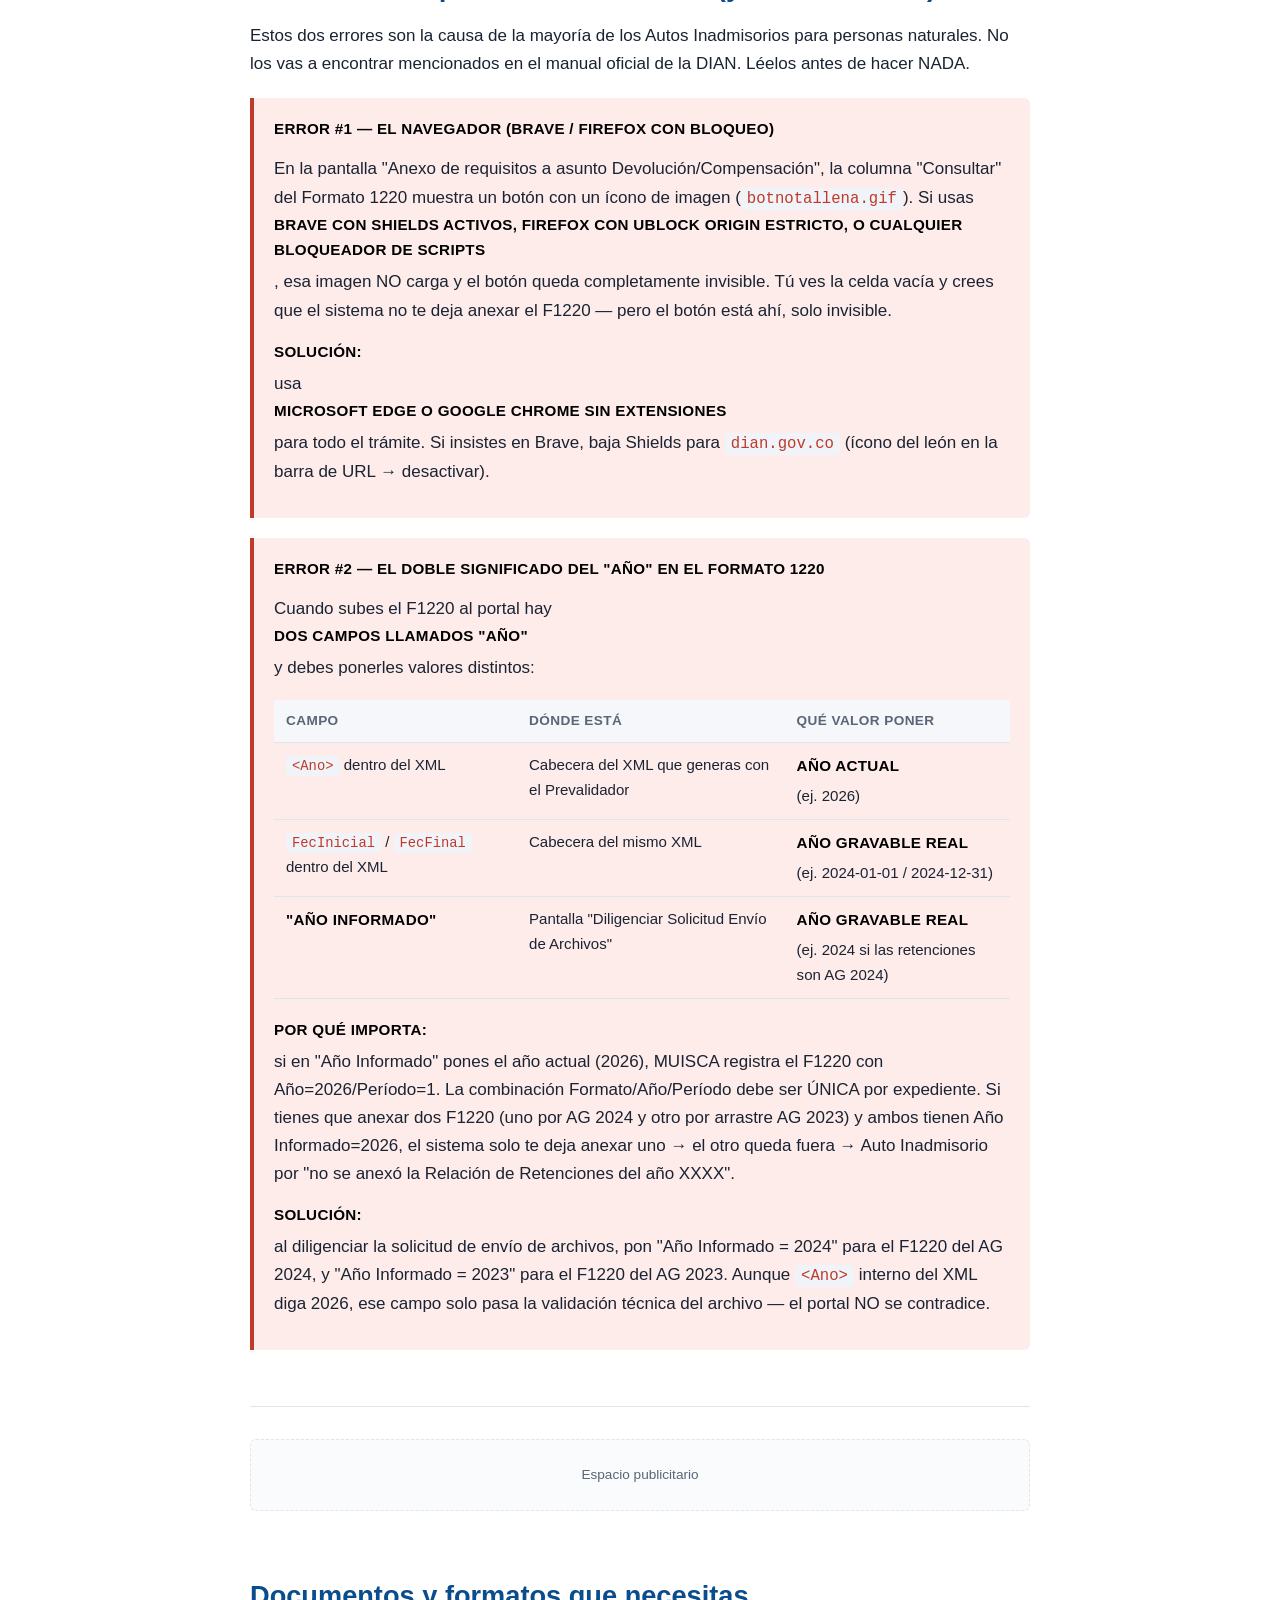
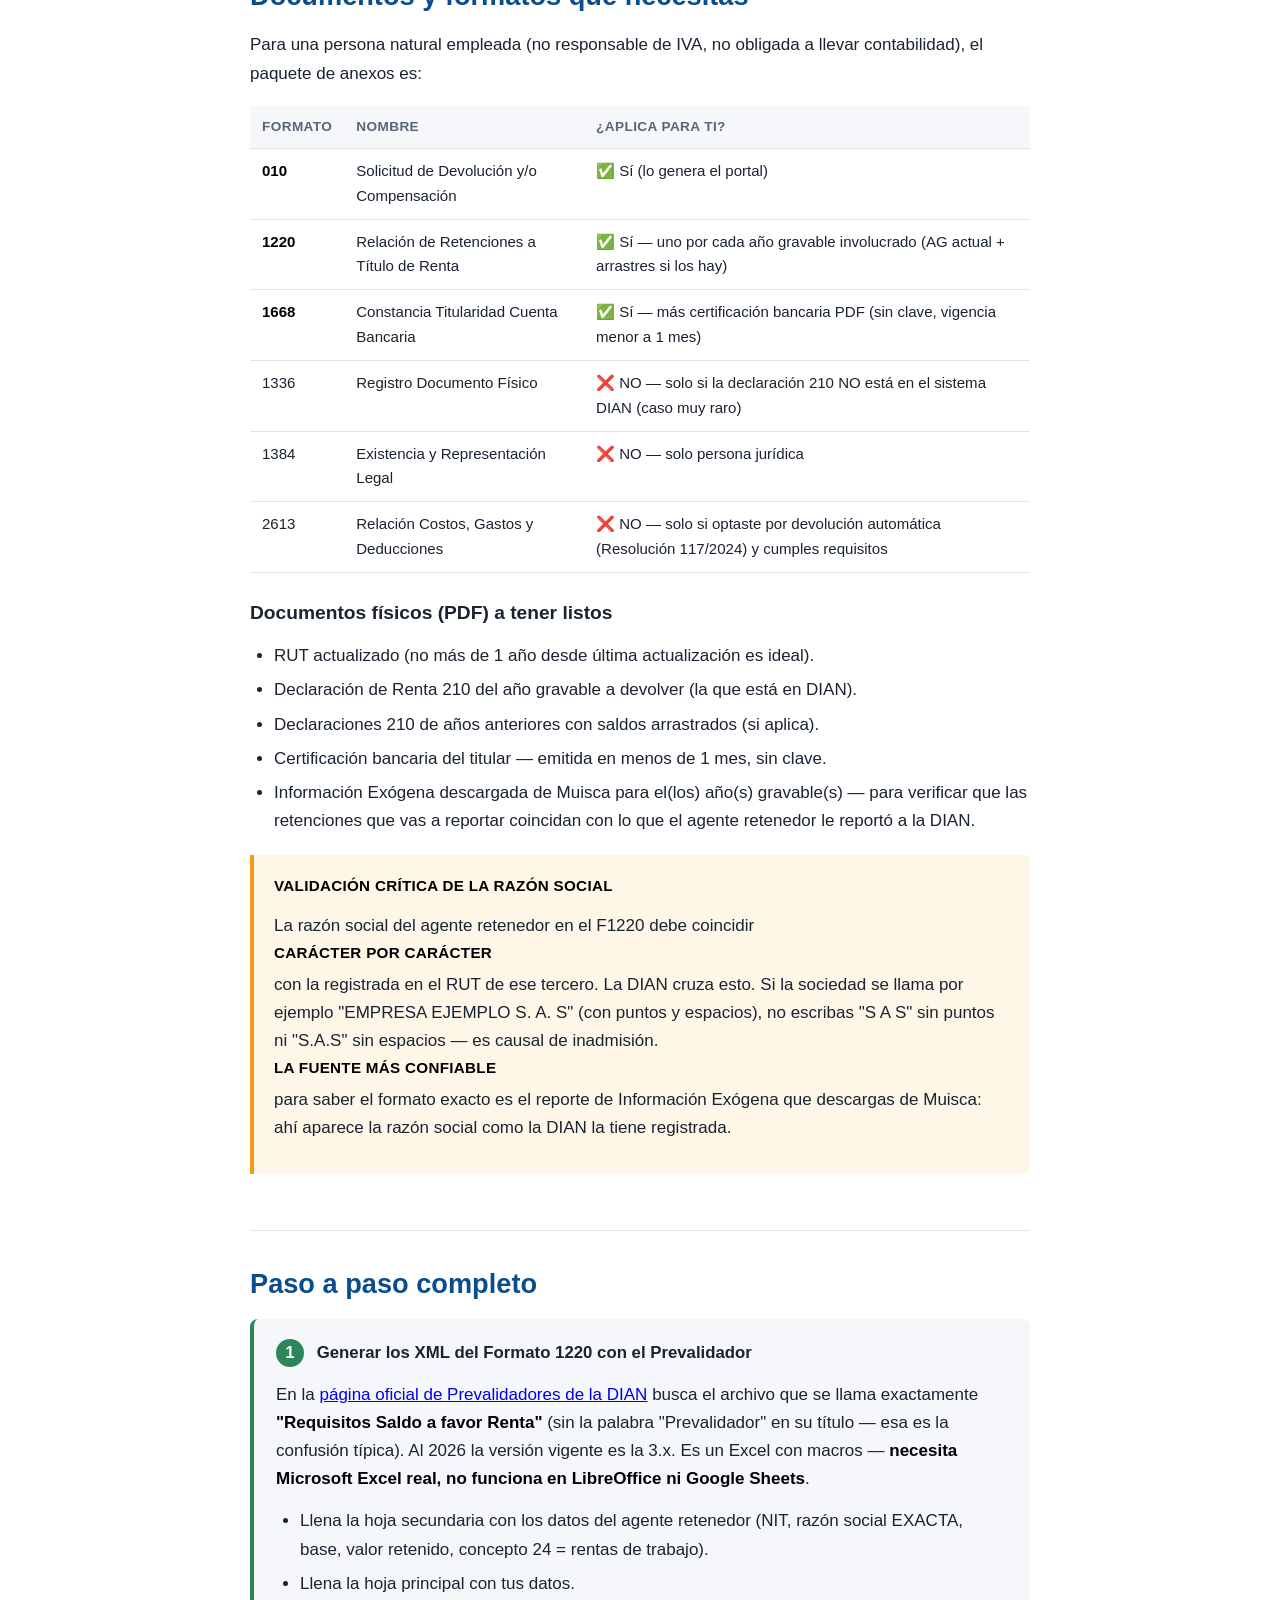
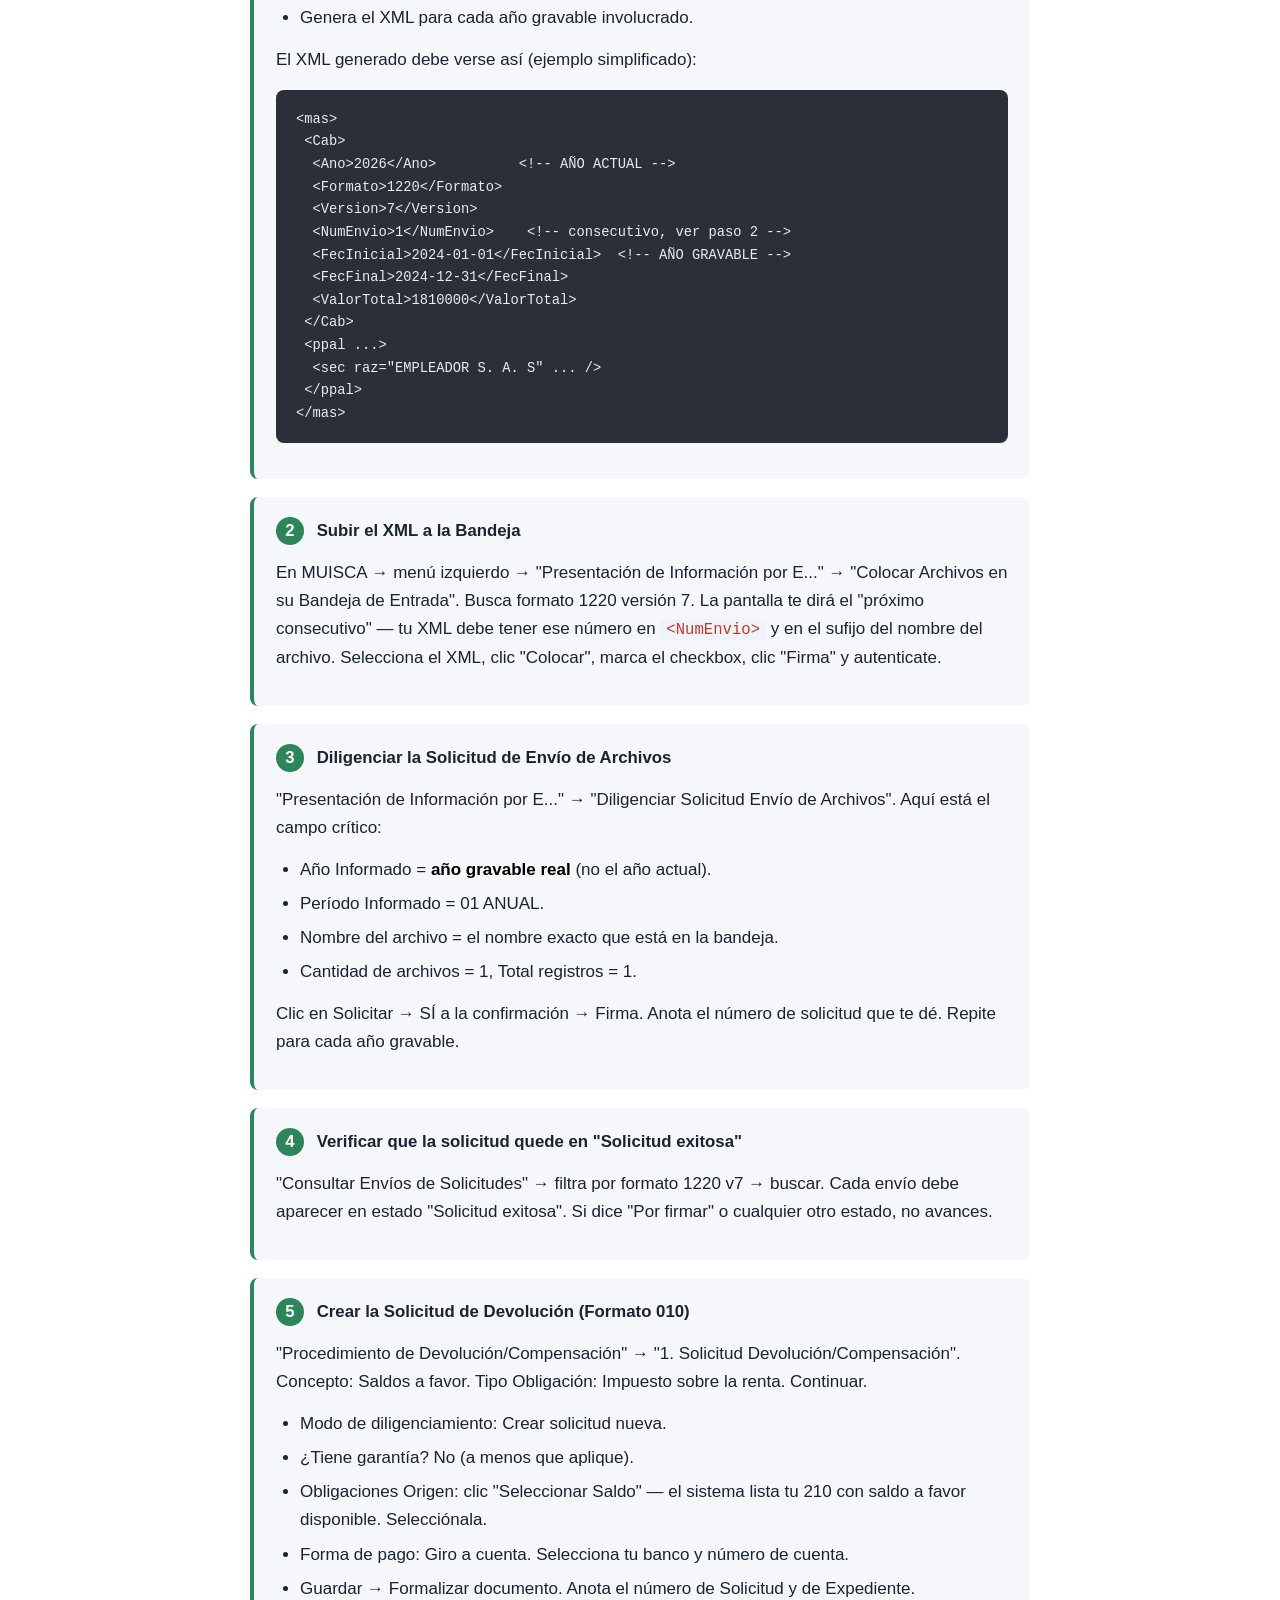
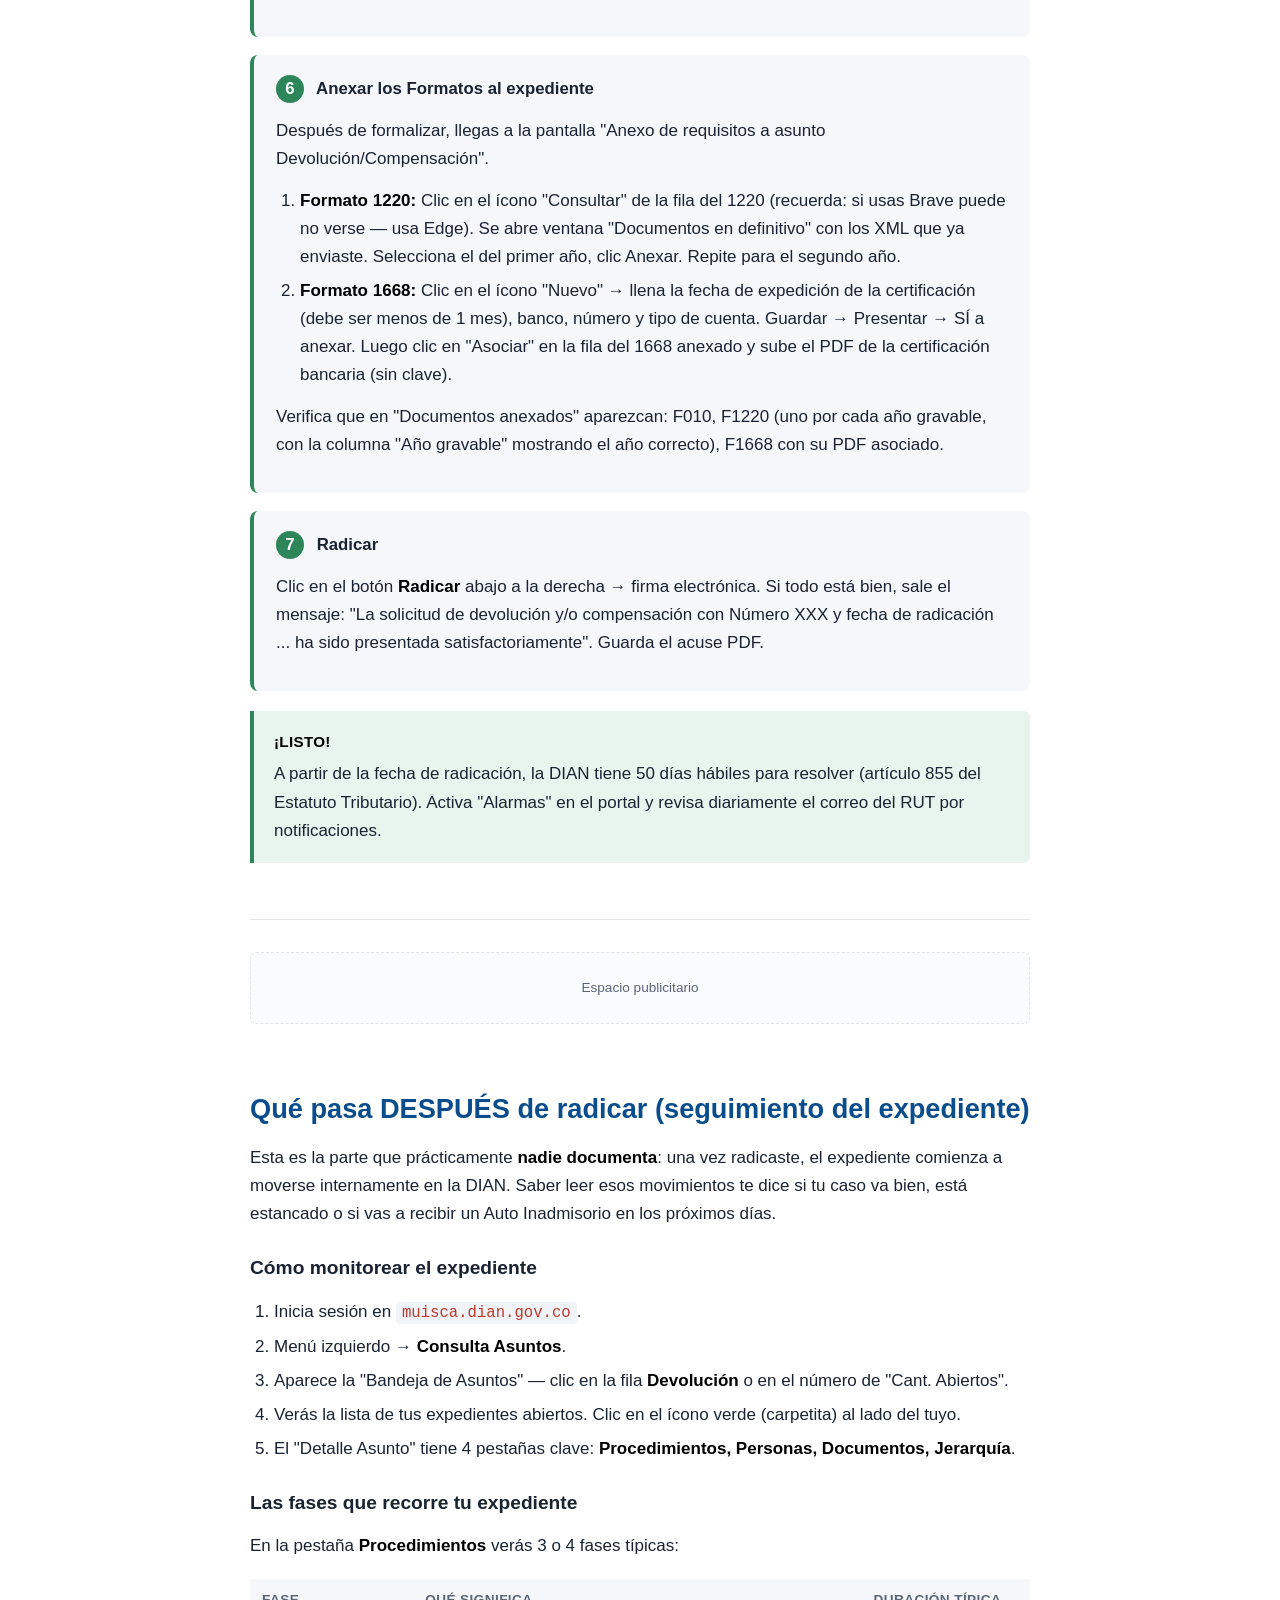
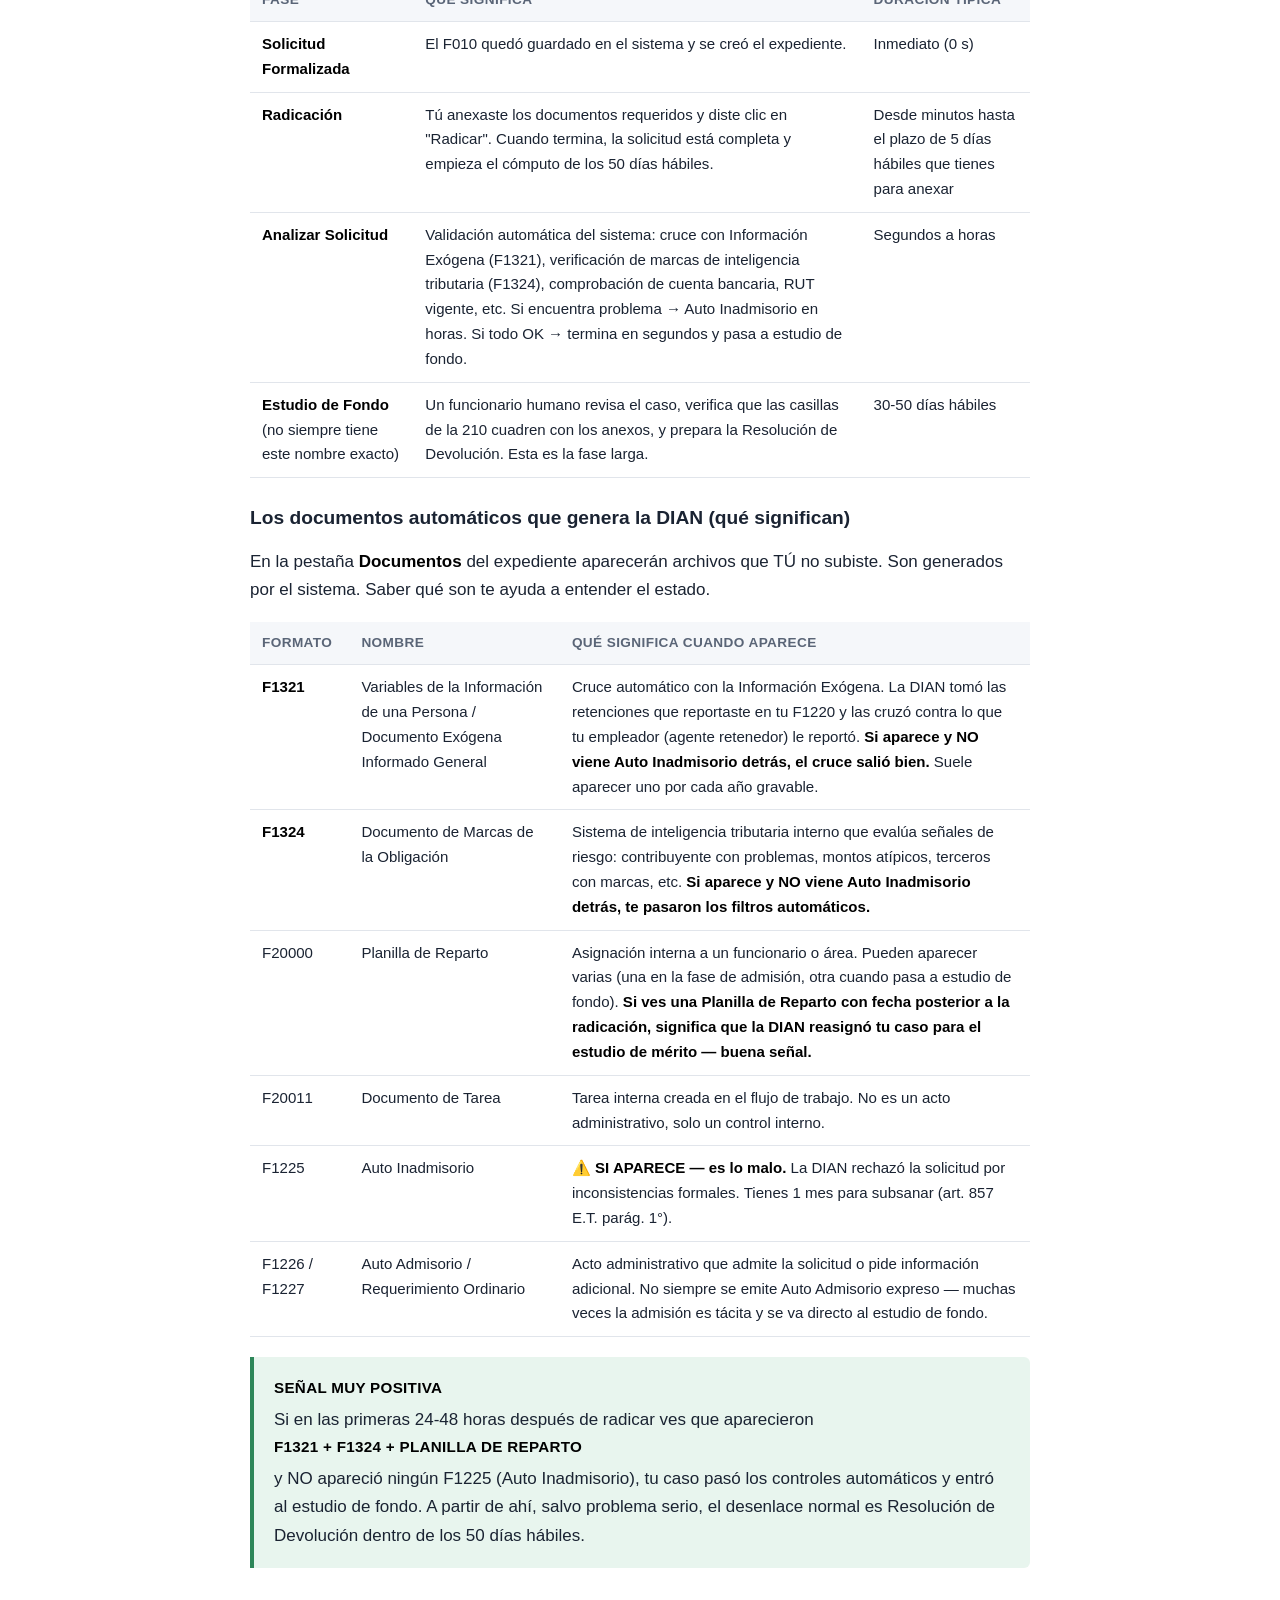
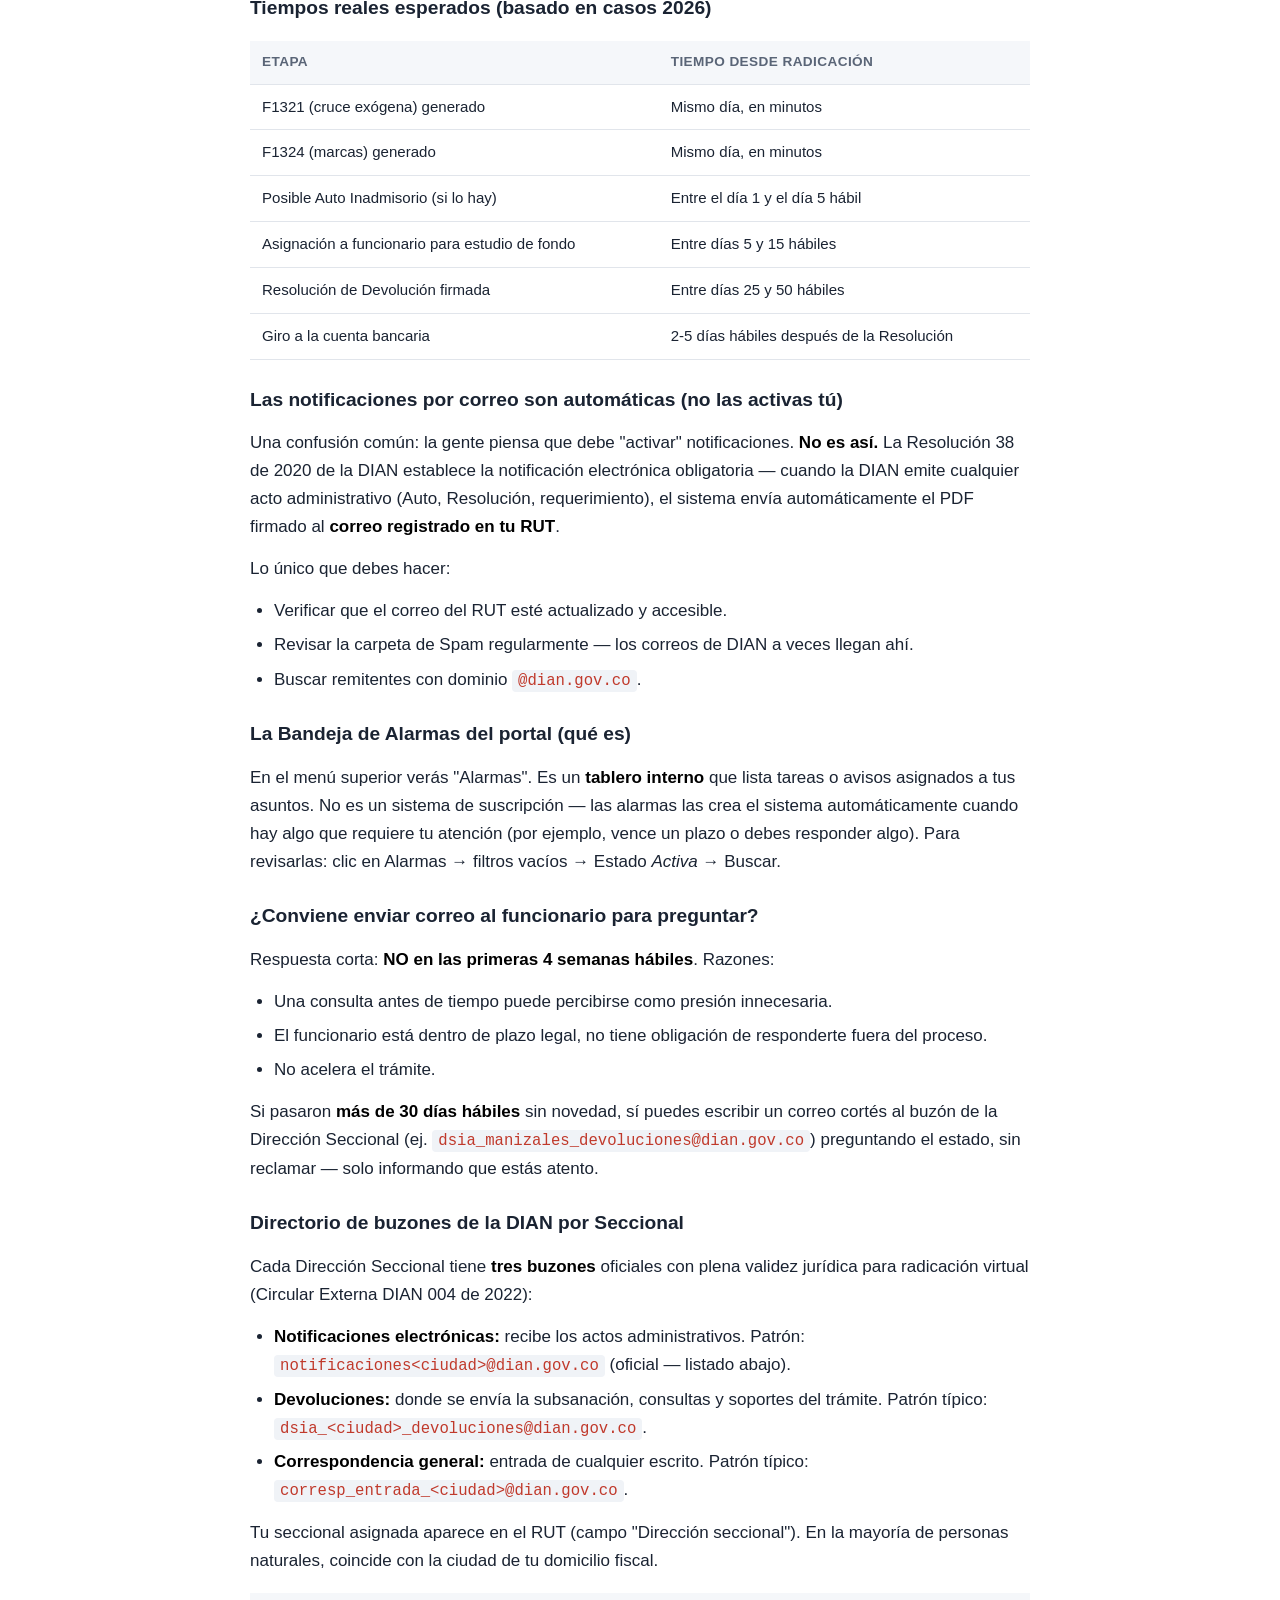
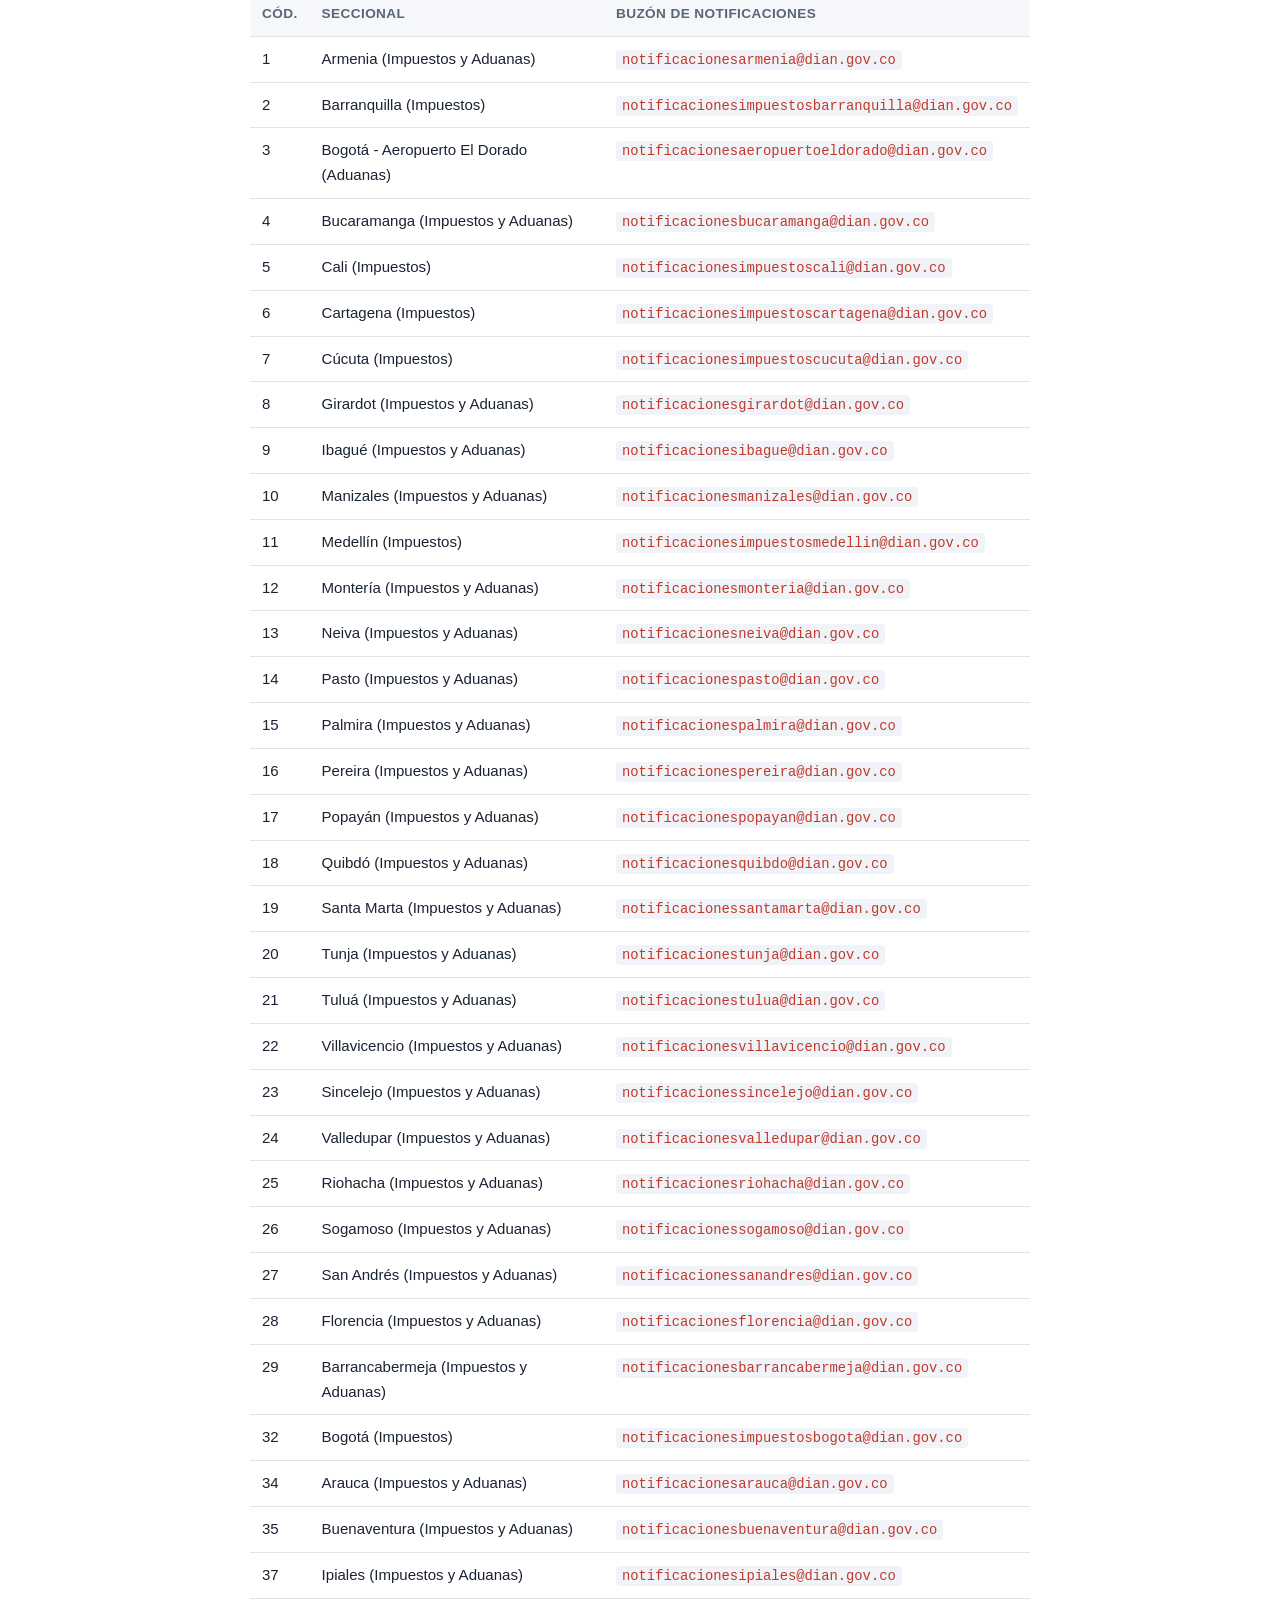
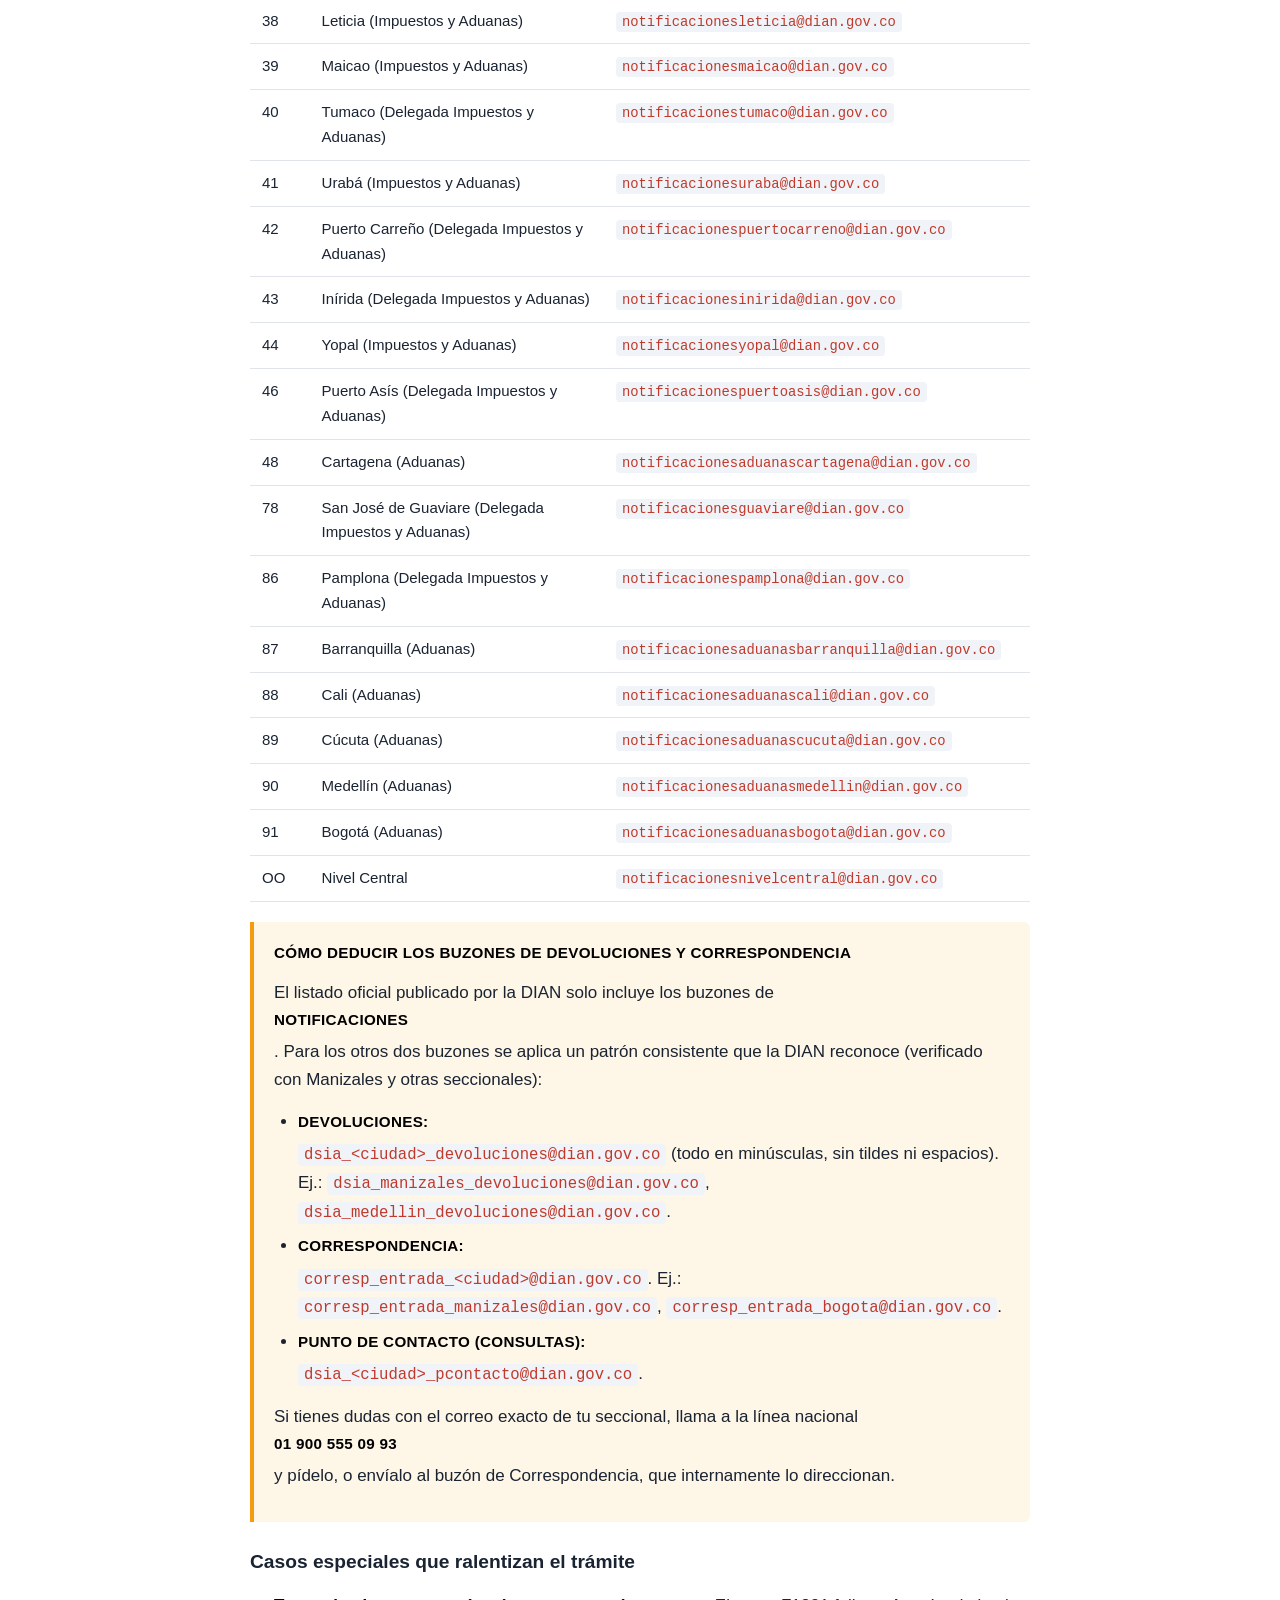
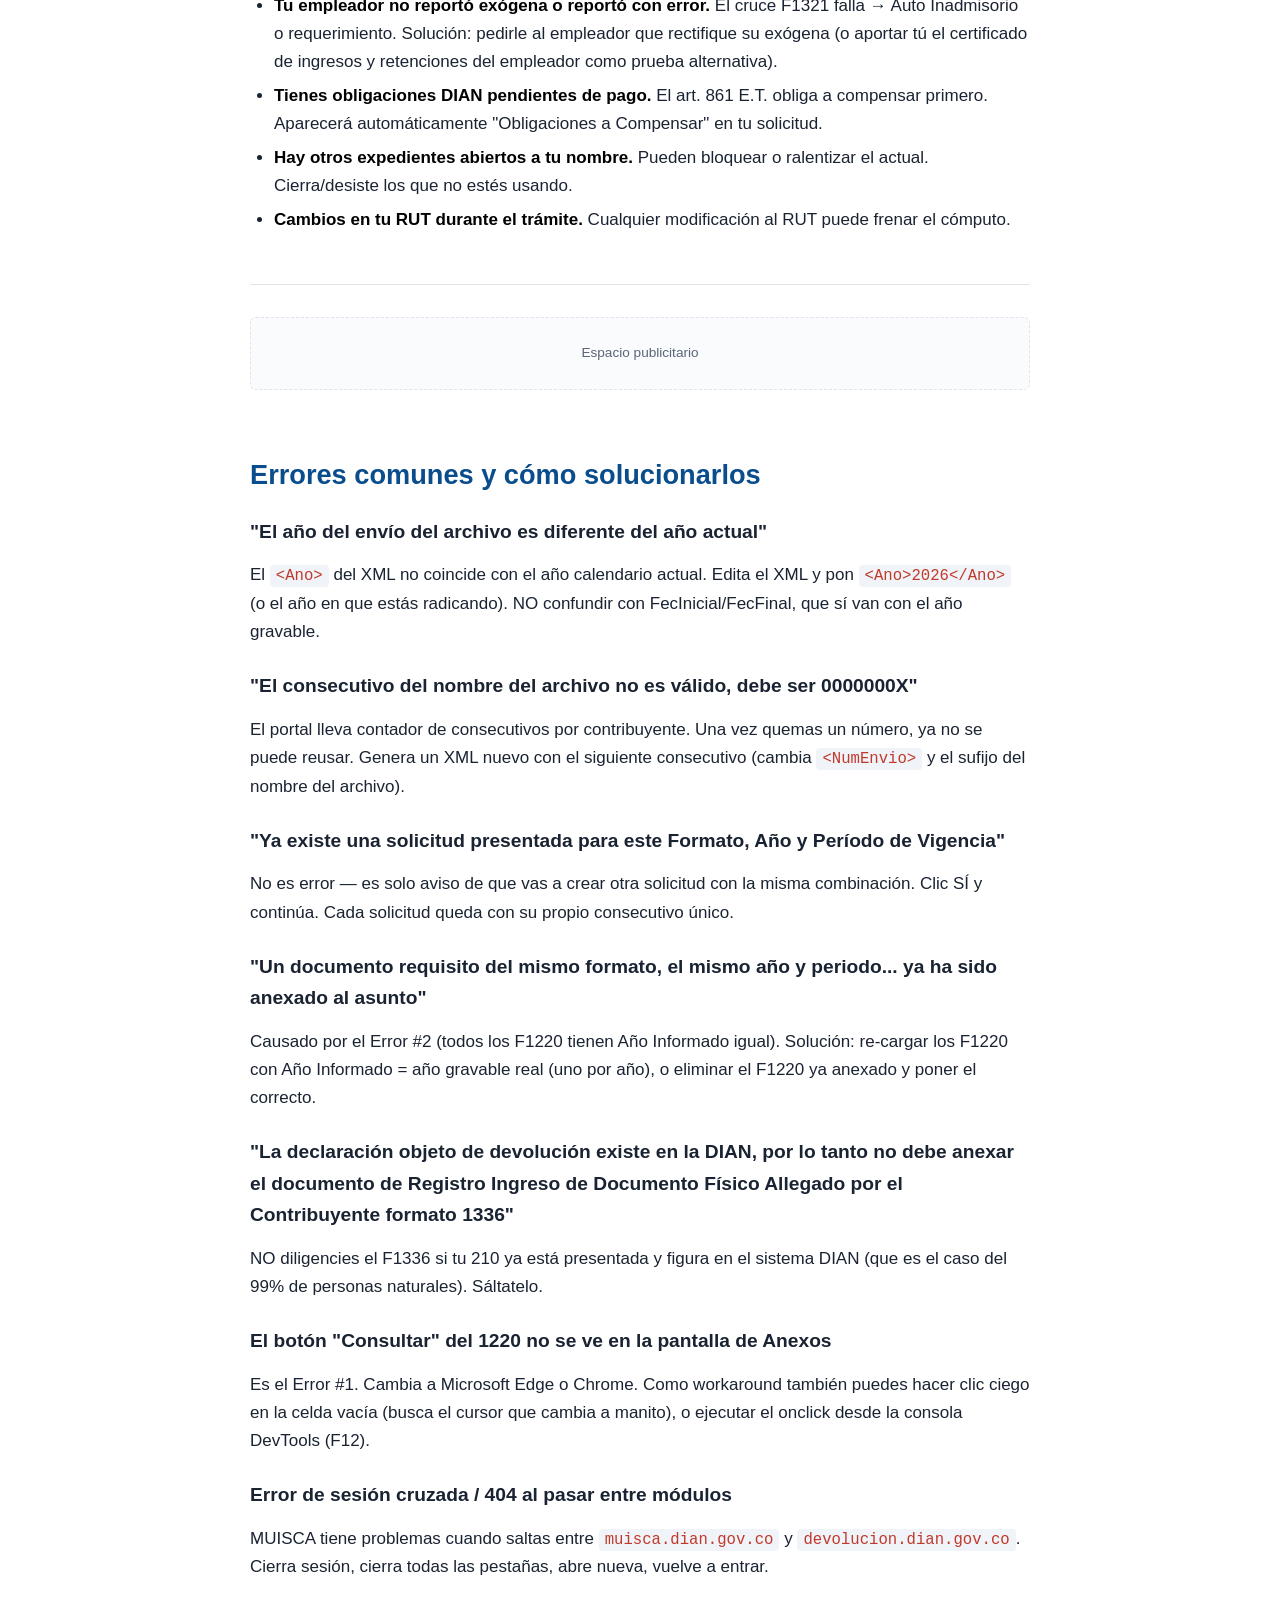
==== commit c09824d6: "Aclarar nombre exacto del archivo en la página de Prevalidadores DIAN" ====
--- a/index.html
+++ b/index.html
@@ -402,7 +402,7 @@
 
   <div class="paso">
     <h4><span class="num">1</span> Generar los XML del Formato 1220 con el Prevalidador</h4>
-    <p>Descarga el Prevalidador de Requisitos Saldo a Favor Renta (versión vigente — al 2026 es la 3.x) desde la página de la DIAN. Es un Excel con macros — necesita Excel real, no funciona en LibreOffice.</p>
+    <p>En la <a href="https://www.dian.gov.co/Transaccional/Paginas/Prevalidadores.aspx" target="_blank" rel="noopener">página oficial de Prevalidadores de la DIAN</a> busca el archivo que se llama exactamente <strong>"Requisitos Saldo a favor Renta"</strong> (sin la palabra "Prevalidador" en su título — esa es la confusión típica). Al 2026 la versión vigente es la 3.x. Es un Excel con macros — <strong>necesita Microsoft Excel real, no funciona en LibreOffice ni Google Sheets</strong>.</p>
     <ul>
       <li>Llena la hoja secundaria con los datos del agente retenedor (NIT, razón social EXACTA, base, valor retenido, concepto 24 = rentas de trabajo).</li>
       <li>Llena la hoja principal con tus datos.</li>
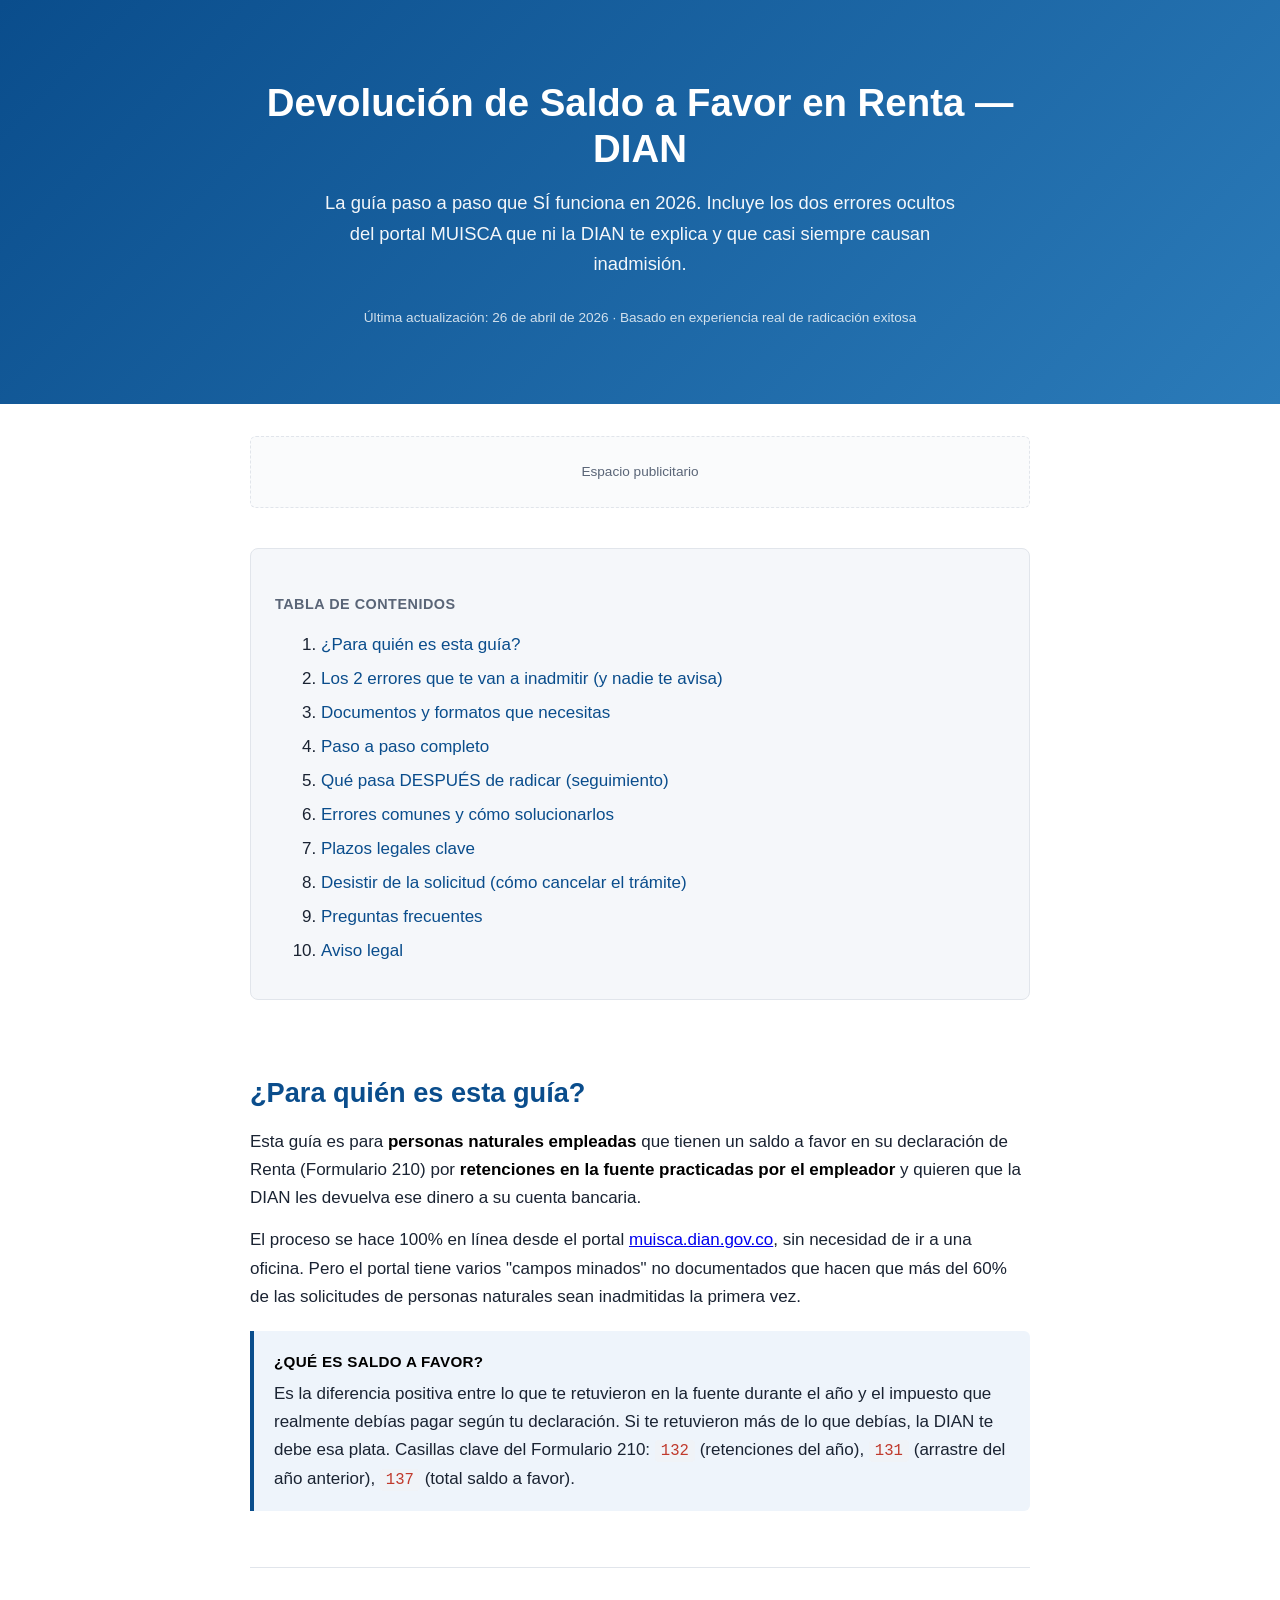
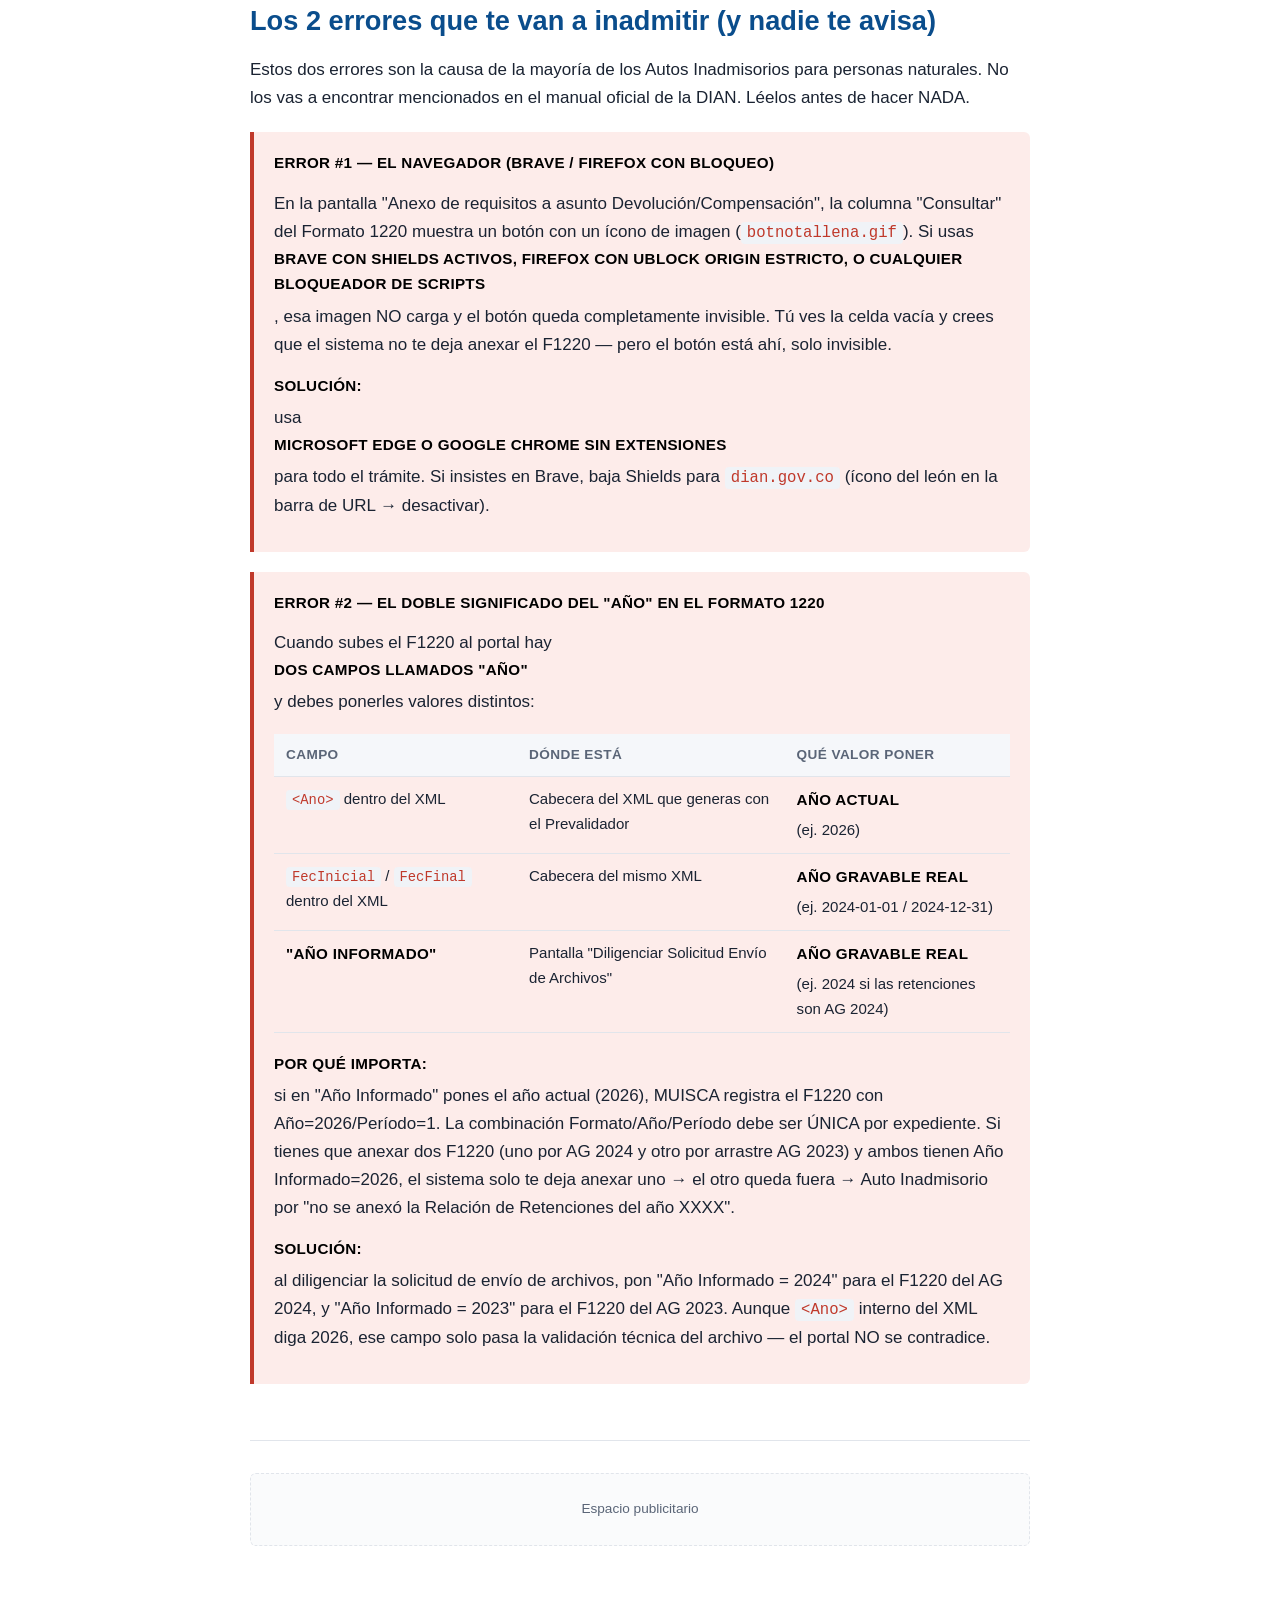
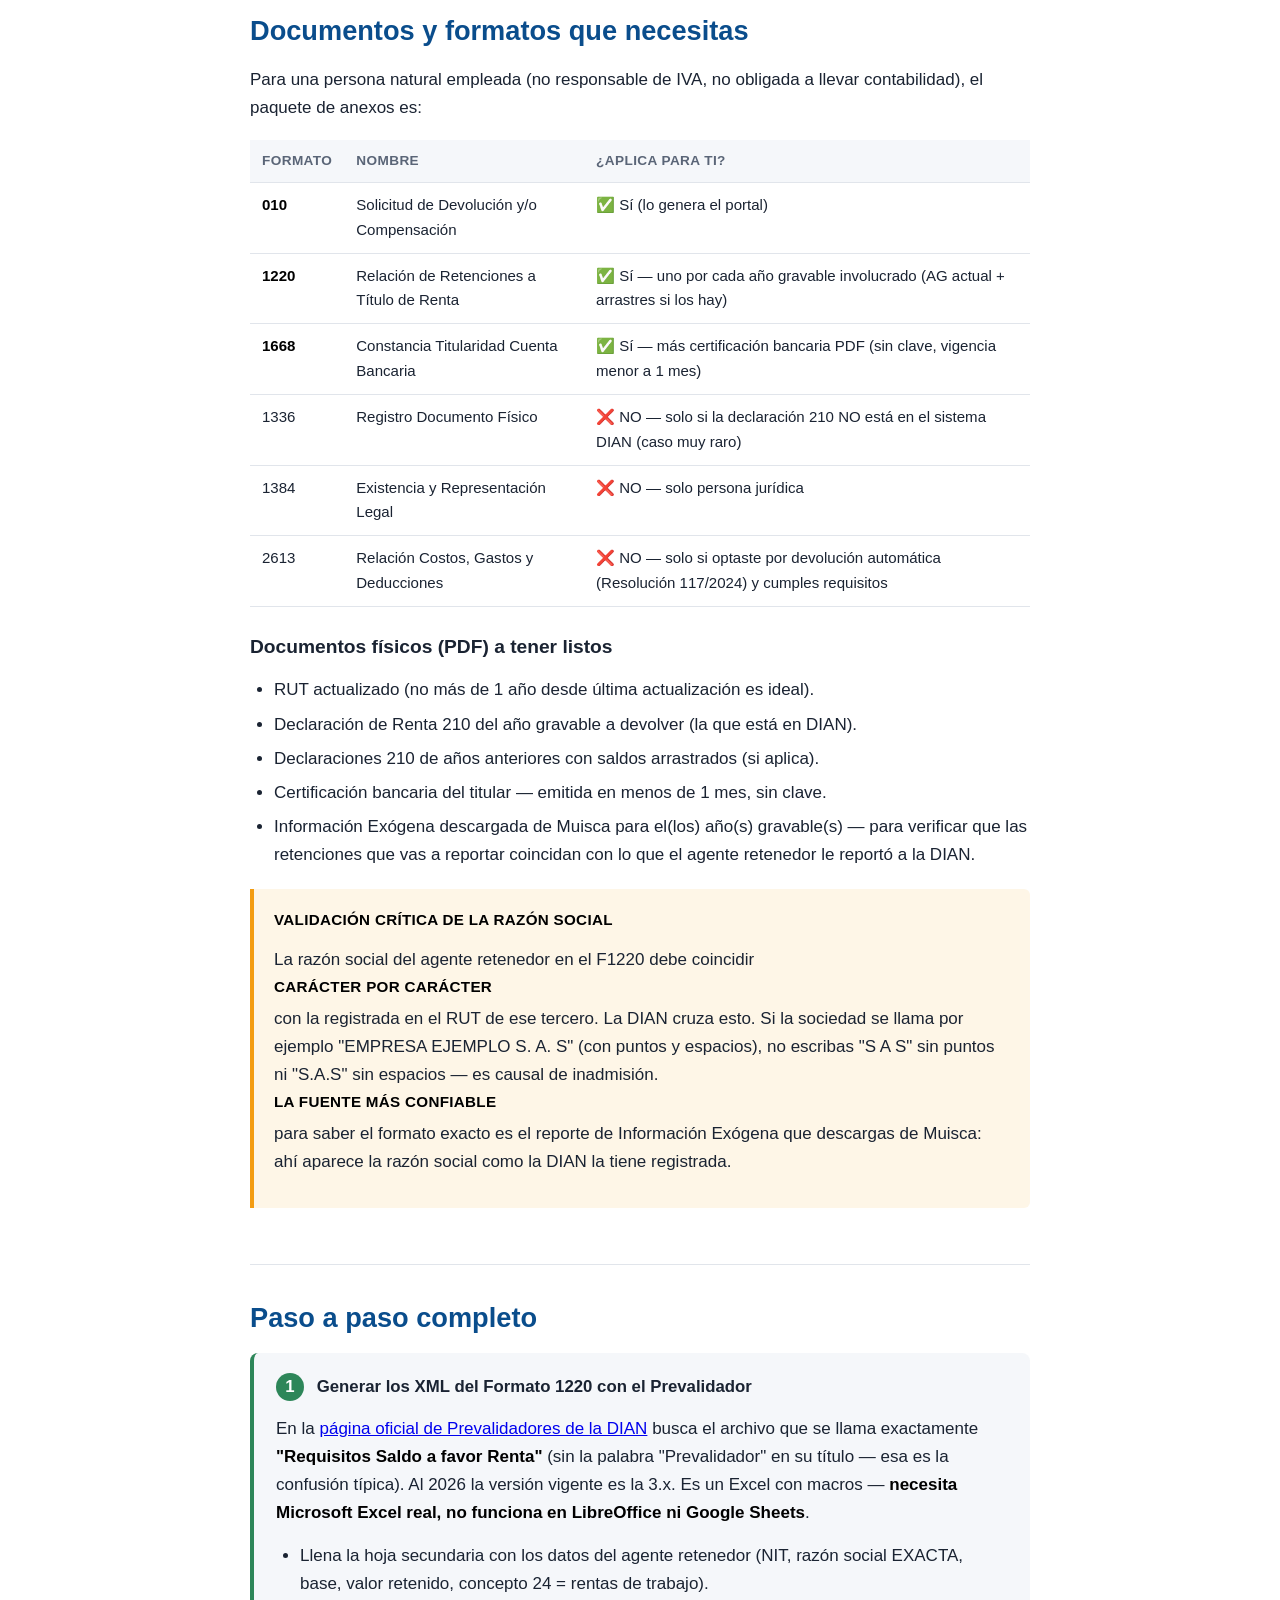
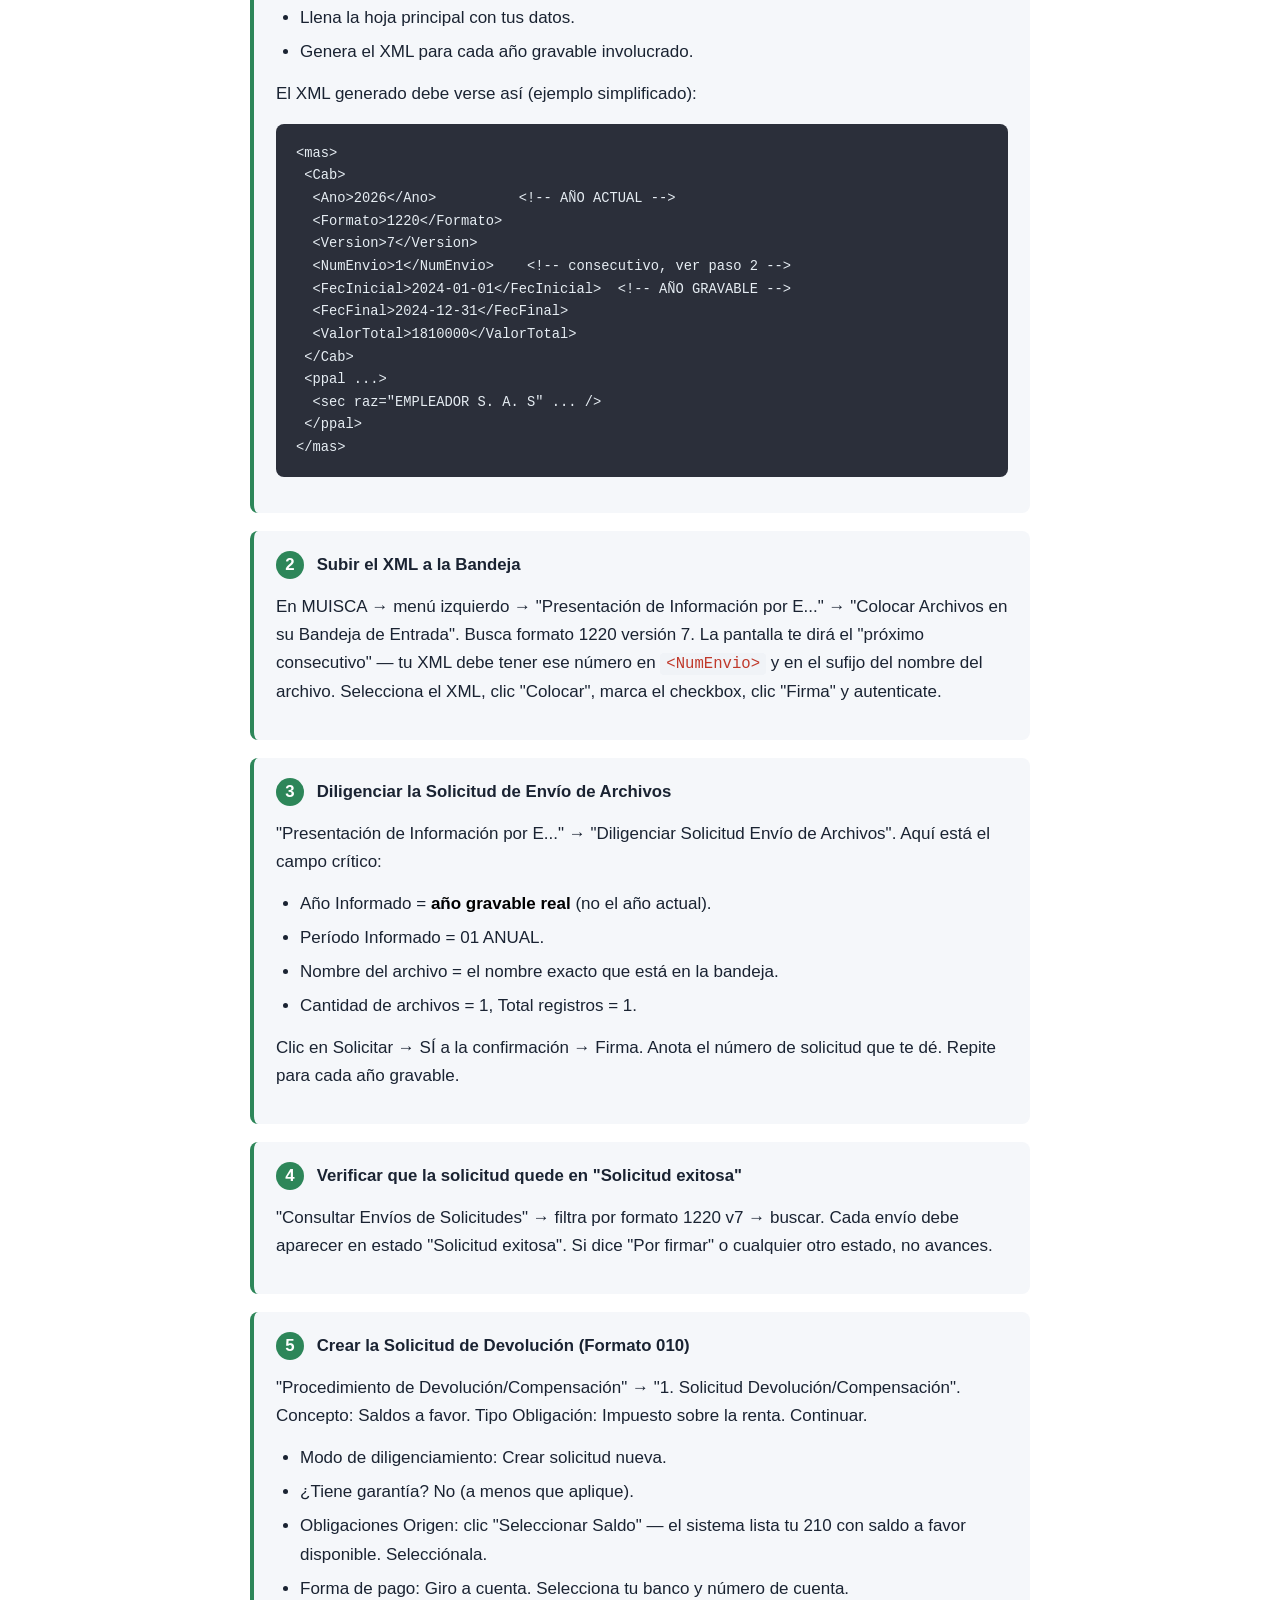
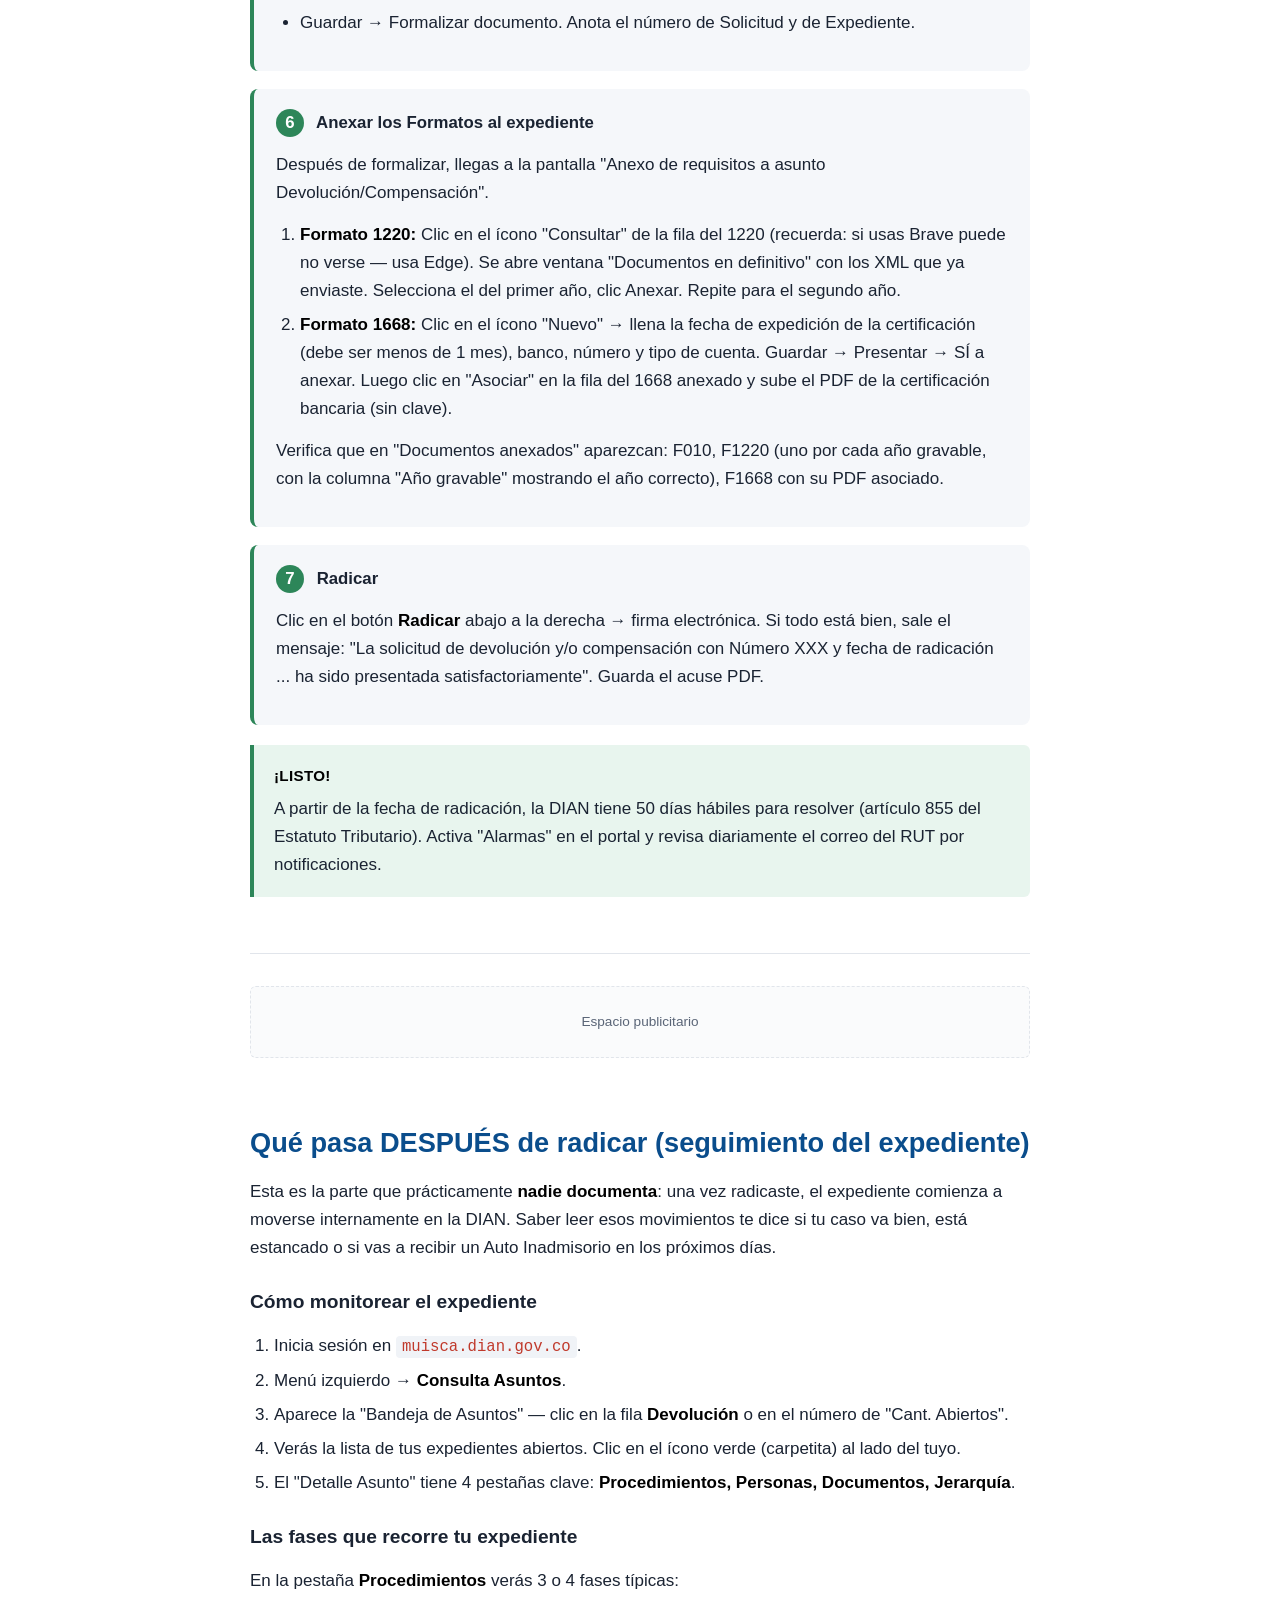
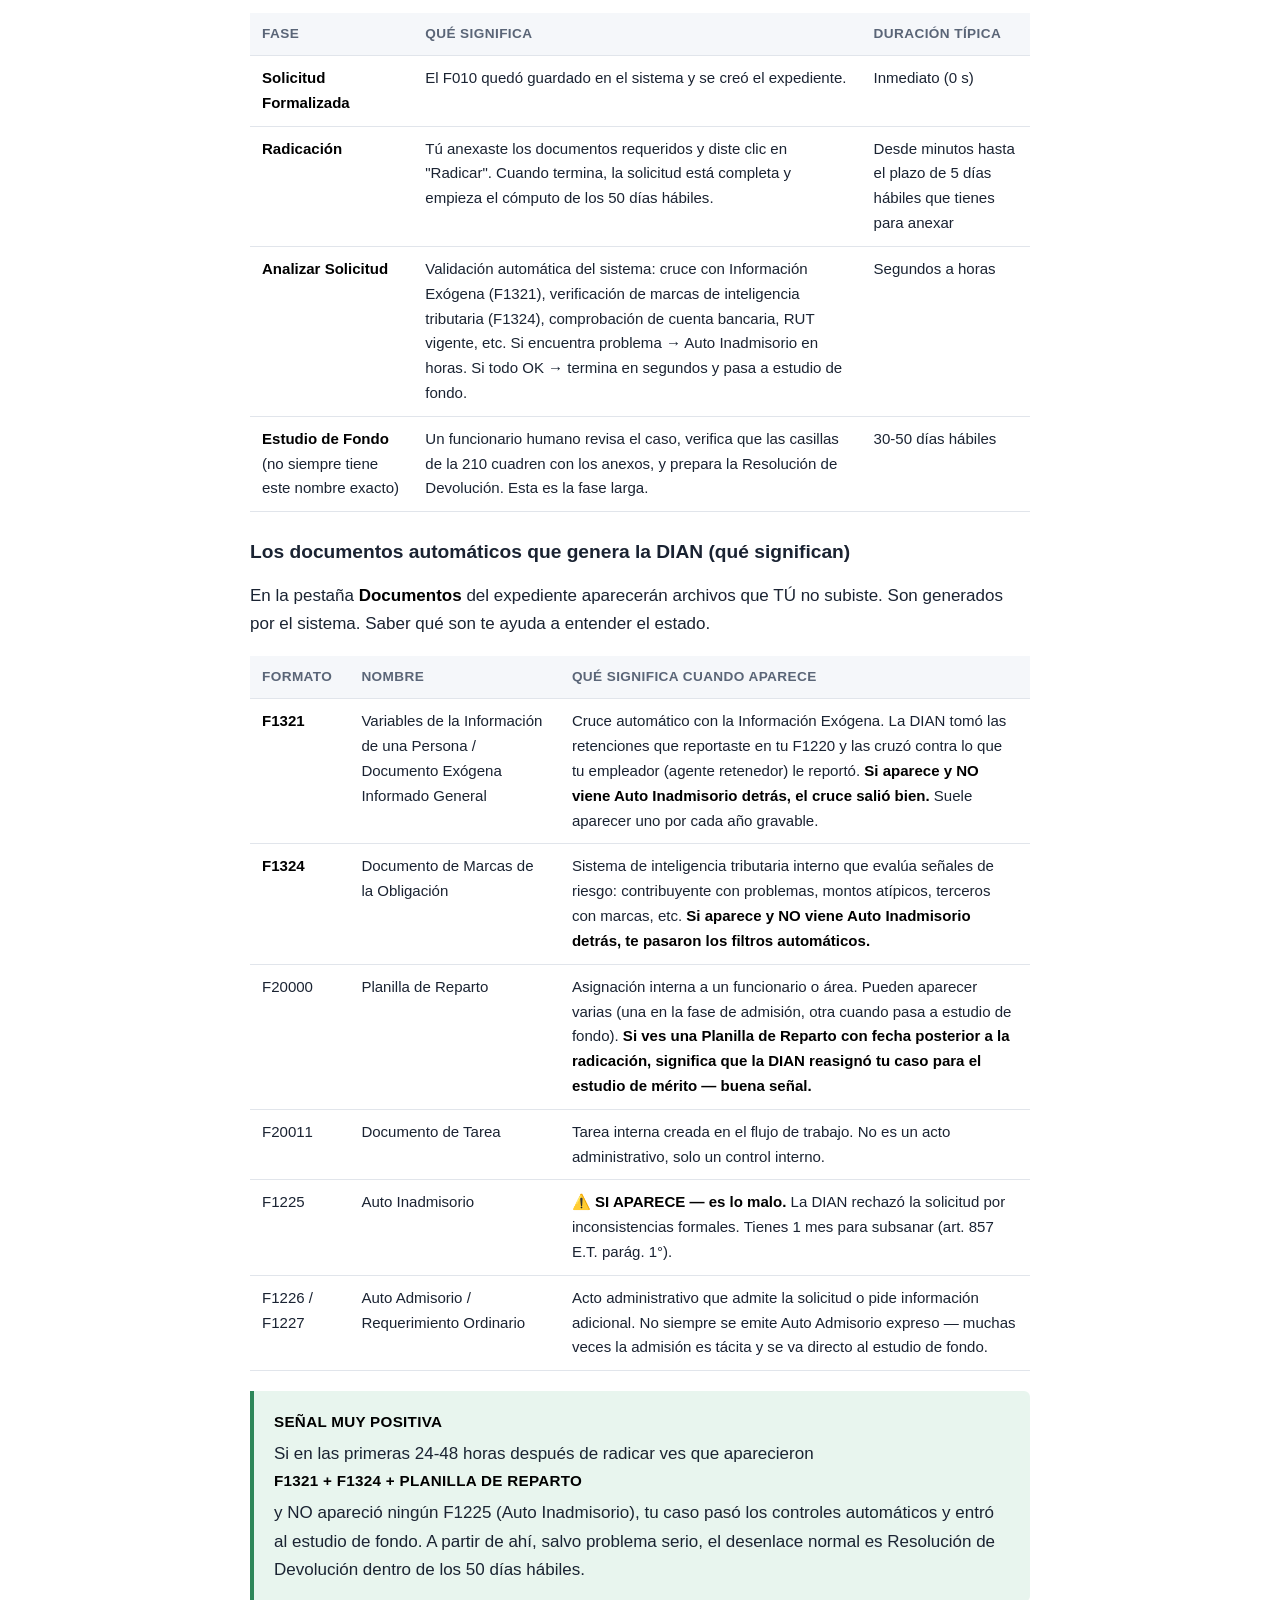
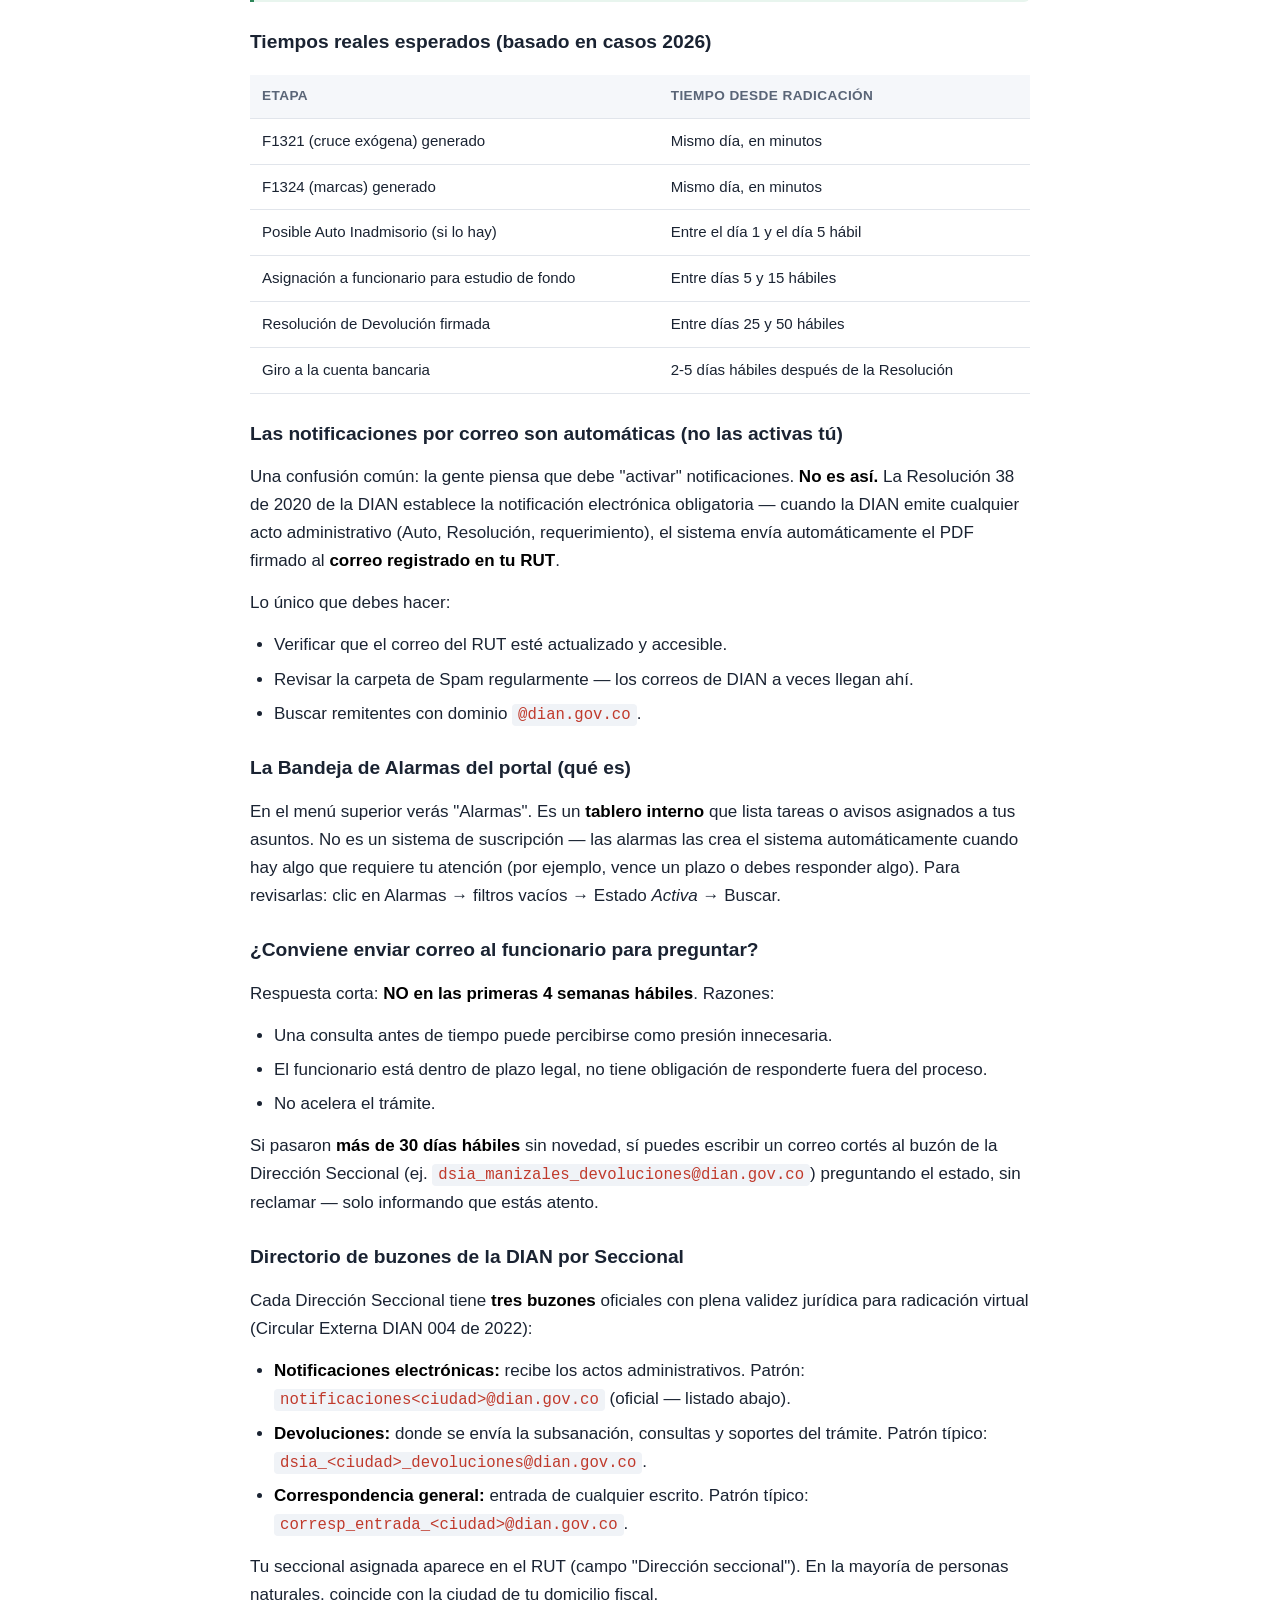
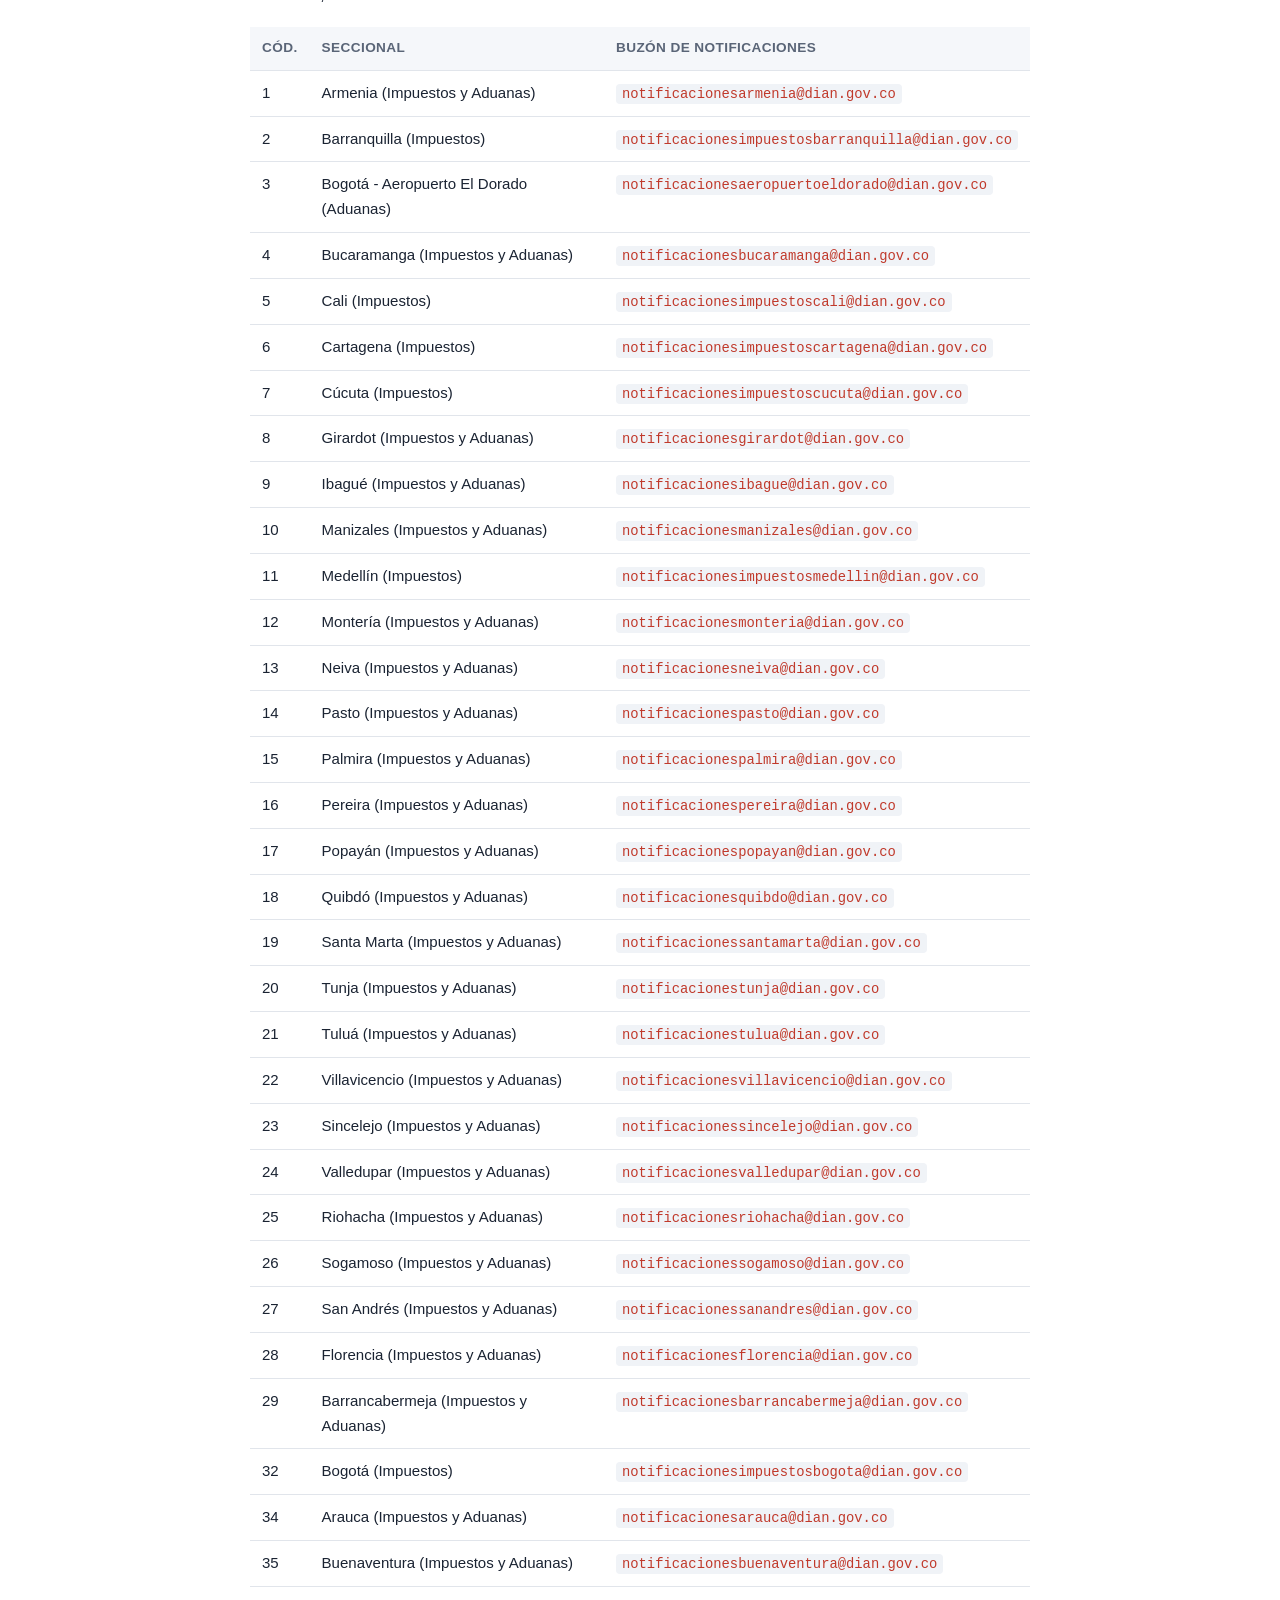
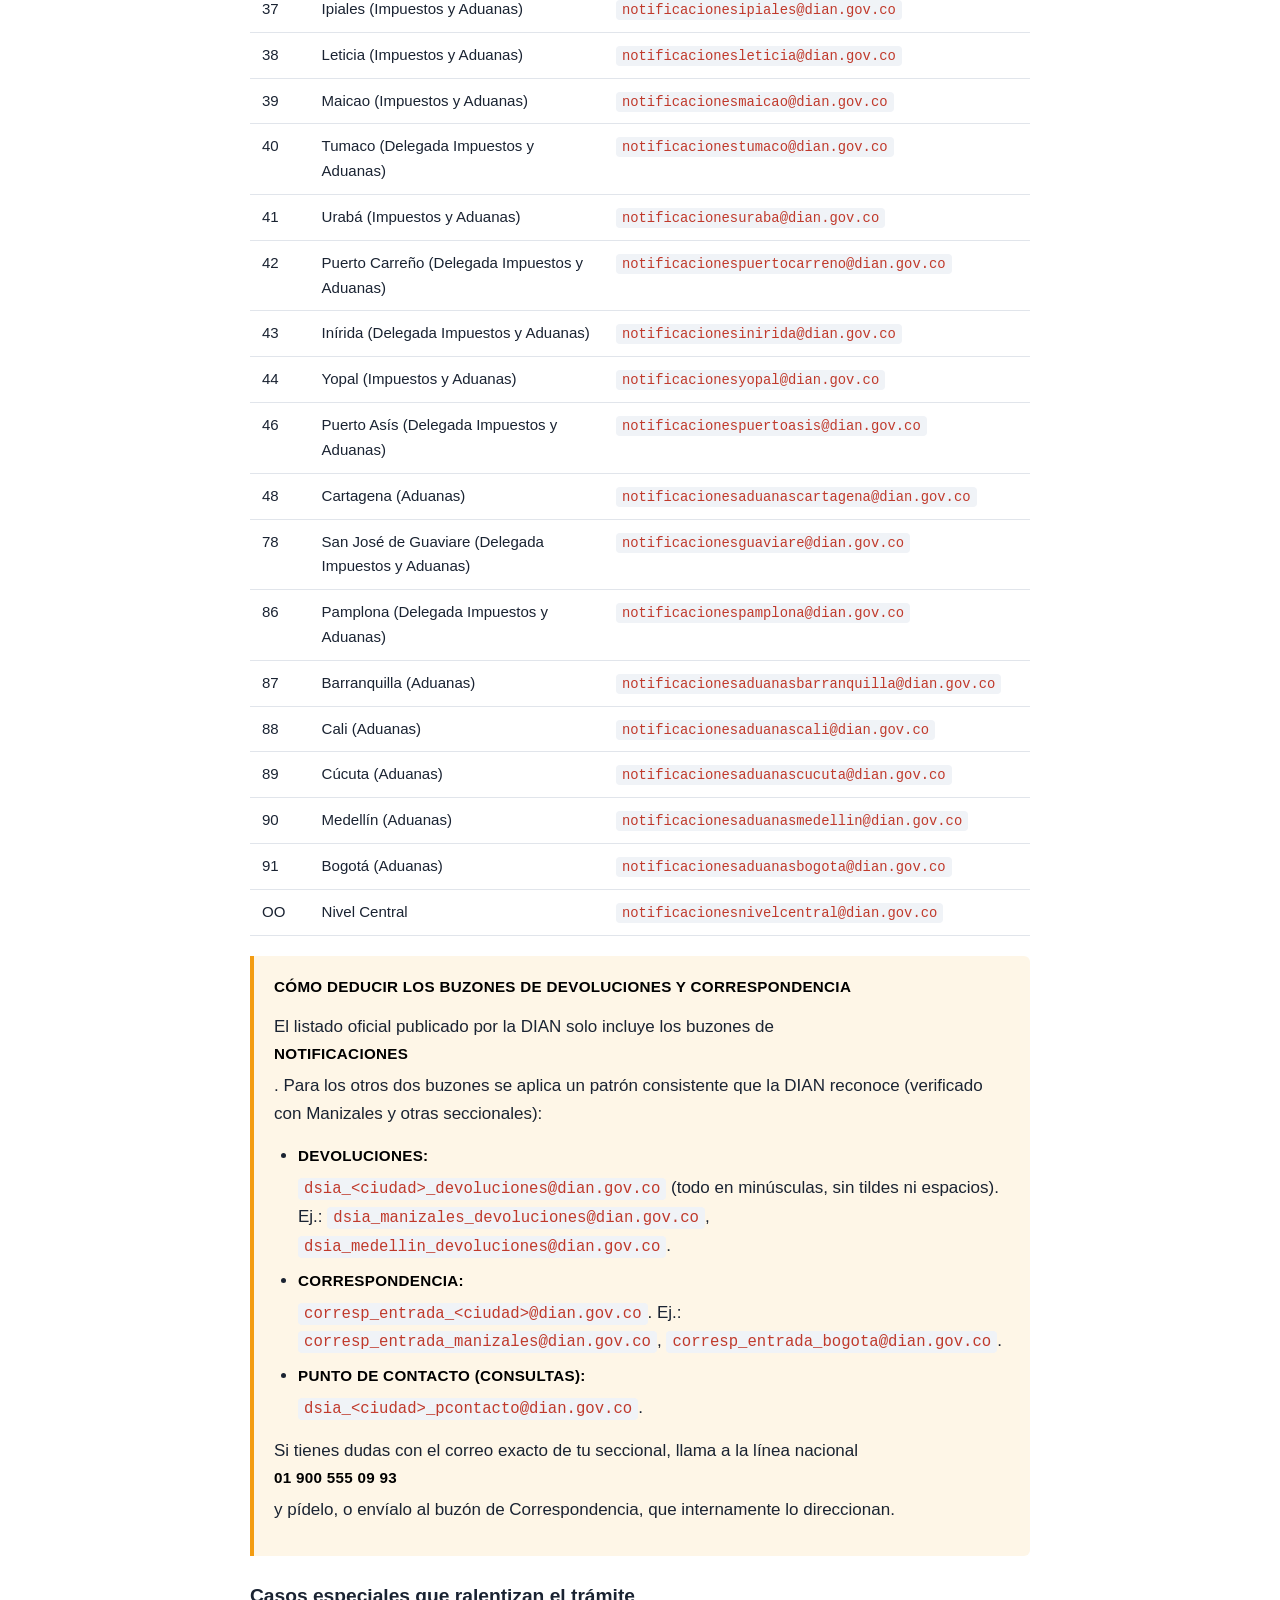
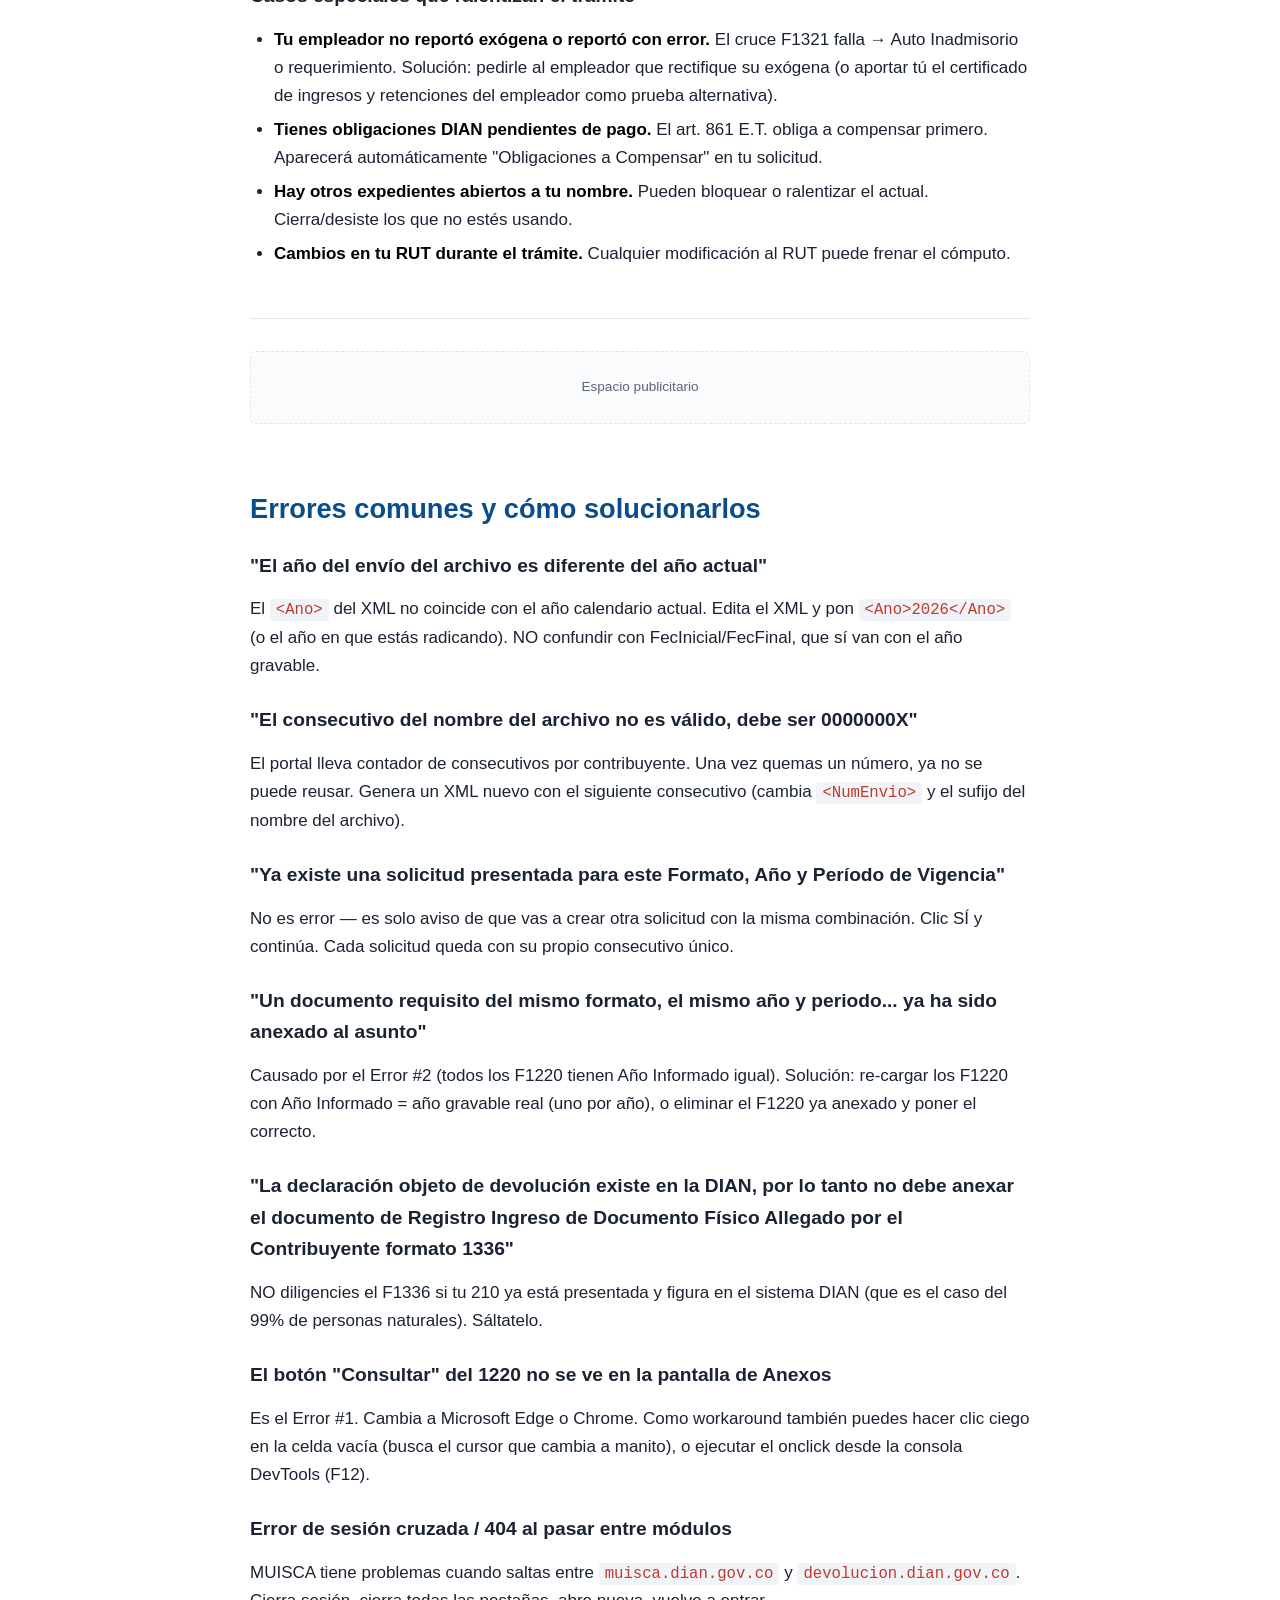
==== commit 3512393c: "Agregar sección de Desistimiento (cancelar solicitud) con paso a paso MUISCA, F1372, plantillas de m" ====
--- a/index.html
+++ b/index.html
@@ -311,6 +311,7 @@
     <li><a href="#despues-de-radicar">Qué pasa DESPUÉS de radicar (seguimiento)</a></li>
     <li><a href="#errores-comunes">Errores comunes y cómo solucionarlos</a></li>
     <li><a href="#plazos">Plazos legales clave</a></li>
+    <li><a href="#desistimiento">Desistir de la solicitud (cómo cancelar el trámite)</a></li>
     <li><a href="#faq">Preguntas frecuentes</a></li>
     <li><a href="#disclaimer">Aviso legal</a></li>
   </ol>
@@ -705,6 +706,128 @@
   </div>
 </section>
 
+<section id="desistimiento">
+  <h2>Desistir de la solicitud (cómo cancelar el trámite)</h2>
+
+  <div class="callout">
+    <strong>Nota terminológica</strong>
+    <p>Mucha gente le dice "autodesistimiento" porque eres tú quien lo hace, pero ese término no es oficial. En el portal MUISCA y en la normativa se llama simplemente <strong>"Desistimiento"</strong>. Es la opción <em>3. Desistimiento</em> dentro del menú "Procedimiento de Devolución/Compensación".</p>
+  </div>
+
+  <p>El <strong>desistimiento</strong> es la renuncia voluntaria a continuar con la solicitud de devolución y/o compensación, presentada por el propio contribuyente <strong>antes de que la DIAN emita la decisión definitiva</strong> (Resolución de Devolución o de Rechazo). Es un trámite completamente legal y reversible — no es una sanción ni una falta.</p>
+
+  <h3>¿Qué pasa con tu saldo a favor si desistes?</h3>
+
+  <div class="callout success">
+    <strong>El saldo a favor NO se pierde</strong>
+    <ul>
+      <li>Queda disponible para <strong>imputarlo a la próxima declaración</strong> de renta (casilla 131 "Saldo a favor año gravable anterior sin solicitud de devolución y/o compensación") del año gravable siguiente.</li>
+      <li>O puedes <strong>radicar una nueva solicitud de devolución</strong>, mientras estés dentro del plazo de 2 años contados desde el vencimiento para declarar (art. 854 E.T.).</li>
+      <li>Al desistir, se <strong>detiene el conteo de los 50 días hábiles</strong> que tenía la DIAN para resolver (art. 855 E.T.).</li>
+      <li>Te quedas con el F1372 firmado como soporte oficial del desistimiento.</li>
+    </ul>
+  </div>
+
+  <h3>Cuándo conviene desistir</h3>
+  <ul>
+    <li><strong>Vas a corregir la declaración base.</strong> Si vas a presentar una corrección al Formulario 210 (cambia el valor del saldo a favor), conviene desistir primero, presentar la corrección, y luego radicar una nueva solicitud sobre la declaración corregida.</li>
+    <li><strong>Prefieres imputar el saldo al año siguiente.</strong> Si el monto es pequeño y prefieres ahorrarte el trámite, desiste y úsalo automáticamente al declarar el año gravable subsiguiente.</li>
+    <li><strong>Cometiste un error en los anexos y ya pasó el plazo de subsanación de un Auto Inadmisorio.</strong> El desistimiento te permite cerrar limpio ese expediente y radicar uno nuevo (siempre dentro del plazo de los 2 años).</li>
+    <li><strong>Estás bajo un requerimiento de información que no puedes atender bien.</strong> Es preferible desistir y replantear que arriesgarte a un Auto de Rechazo que cierre toda posibilidad de recuperar el saldo.</li>
+  </ul>
+
+  <div class="callout warn">
+    <strong>Cuándo el desistimiento NO te conviene o no aplica</strong>
+    <ul>
+      <li>Si ya hay <strong>Resolución de Devolución en firme</strong>: el trámite terminó, no se puede desistir.</li>
+      <li>Si la DIAN te abrió <strong>auditoría bajo el artículo 684 E.T.</strong> (Auto de Verificación o requerimiento especial): el desistimiento solo retira la solicitud de devolución, pero <strong>NO detiene la fiscalización</strong>. La DIAN puede seguir revisando la declaración por separado.</li>
+      <li>Si el <strong>plazo de 2 años del art. 854 E.T.</strong> está por vencerse y desistir te dejaría sin tiempo para re-radicar.</li>
+      <li>Si hay un <strong>Auto Inadmisorio vigente</strong> dentro del plazo de 1 mes para subsanar: muchas veces es mejor subsanar que desistir, porque desistir cuesta tiempo legal.</li>
+    </ul>
+  </div>
+
+  <h3>Paso a paso del desistimiento en MUISCA</h3>
+
+  <div class="paso">
+    <h4><span class="num">1</span> Ingresar al módulo de Desistimiento</h4>
+    <p>Autenticarse en <code>muisca.dian.gov.co</code> a nombre propio (persona natural) → menú izquierdo → <strong>"Procedimiento de Devolución/Compensación"</strong> → seleccionar la opción <strong>"3. Desistimiento"</strong>.</p>
+  </div>
+
+  <div class="paso">
+    <h4><span class="num">2</span> Consultar tus solicitudes</h4>
+    <p>En la pantalla <em>"Desistimiento Solicitud de Devolución y/o Compensación"</em> dejas los campos en blanco y haces clic en <strong>"Consultar"</strong>. Si tienes el número del expediente o de la solicitud, los puedes escribir para filtrar.</p>
+  </div>
+
+  <div class="paso">
+    <h4><span class="num">3</span> Seleccionar el expediente a desistir</h4>
+    <p>Se abre el "Listado de Asuntos de Devoluciones y/o Compensación" con tus solicitudes radicadas. Marcas el <strong>radio button</strong> de la fila del expediente que quieres desistir → clic <strong>"Continuar"</strong>. Vuelve a la pantalla anterior con los datos del expediente cargados → clic <strong>"Continuar"</strong> nuevamente.</p>
+  </div>
+
+  <div class="paso">
+    <h4><span class="num">4</span> Diligenciar el motivo</h4>
+    <p>Aparece el campo <strong>"Motivo de Desistimiento"</strong>. Escribes el motivo en lenguaje claro y formal (no es necesario que sea largo — 2 a 5 líneas bastan). Clic en <strong>"Guardar"</strong>.</p>
+    <p>Ejemplos de motivos válidos:</p>
+    <pre><code>"Se desiste voluntariamente de la presente solicitud con el fin de
+presentar una corrección a la declaración del año gravable XXXX que
+modifica el valor del saldo a favor solicitado."
+
+"Se desiste voluntariamente de la solicitud para optar por la
+imputación del saldo a favor a la declaración del año gravable
+siguiente, conforme al artículo 815 del Estatuto Tributario."
+
+"Se desiste voluntariamente de la solicitud por inconsistencias en
+los soportes anexados, con la intención de radicar una nueva
+solicitud subsanando los documentos, dentro del plazo del artículo
+854 del Estatuto Tributario."</code></pre>
+  </div>
+
+  <div class="paso">
+    <h4><span class="num">5</span> Firmar el F1372</h4>
+    <p>Clic en <strong>"Presentar Información"</strong> → realizar la firma electrónica (código electrónico + contraseña de firma, igual que cuando radicaste). Aparece el cuadro de diálogo <em>"El documento 1372XXXXXXXXXX se ha firmado exitosamente"</em>. Clic en <strong>"Cerrar"</strong> y descarga el <strong>PDF del F1372</strong>: ese es tu soporte oficial del desistimiento.</p>
+  </div>
+
+  <div class="callout success">
+    <strong>Verificación posterior</strong>
+    <ol>
+      <li>Ir a <em>Consultar Asuntos</em> y validar que el expediente desistido aparezca con estado <strong>"Cerrado"</strong> (puede tardar minutos en reflejarse).</li>
+      <li>Guardar el PDF del F1372 firmado en tu archivo personal — es la prueba oficial.</li>
+      <li>El expediente sigue visible en el histórico de Consulta Asuntos, pero ya no aparece como "Abierto".</li>
+    </ol>
+  </div>
+
+  <h3>Preguntas frecuentes sobre el desistimiento</h3>
+
+  <details>
+    <summary>¿Puedo desistir después de haber radicado?</summary>
+    <p>Sí. El desistimiento se hace después de la radicación, en cualquier momento antes de que la DIAN emita la decisión definitiva (Resolución de Devolución o de Rechazo). No tiene un plazo perentorio — pero entre antes lo hagas, más limpio queda el trámite.</p>
+  </details>
+
+  <details>
+    <summary>¿Pierdo el saldo a favor al desistir?</summary>
+    <p>No. El saldo a favor sigue existiendo en tu declaración. Puedes (a) imputarlo a la próxima declaración usando la casilla 131, o (b) radicar una nueva solicitud de devolución dentro del plazo de 2 años del art. 854 E.T.</p>
+  </details>
+
+  <details>
+    <summary>¿El desistimiento detiene la auditoría que abrió la DIAN?</summary>
+    <p>No necesariamente. Si la DIAN abrió un Auto de Verificación o un proceso de fiscalización bajo el artículo 684 del E.T., ese proceso es <strong>autónomo</strong> de la solicitud de devolución. Desistir cierra el expediente de devolución, pero la DIAN puede continuar fiscalizando la declaración subyacente. En estos casos, consulta con tu contador antes de desistir — el desistimiento puede ser bueno para liberarte del cronograma de la devolución, pero no es un "escape" de la fiscalización.</p>
+  </details>
+
+  <details>
+    <summary>¿Puedo desistir y radicar una nueva solicitud el mismo día?</summary>
+    <p>En la práctica conviene esperar a que el expediente desistido aparezca cerrado en Consulta Asuntos antes de radicar una nueva solicitud por el mismo año gravable, para evitar mensajes de "ya existe un trámite abierto". Suele bastar con minutos u horas. Si tu nueva solicitud va por una declaración corregida, primero presenta la corrección y luego radica.</p>
+  </details>
+
+  <details>
+    <summary>¿Necesito firma electrónica para desistir?</summary>
+    <p>Sí. El F1372 se firma con tu firma electrónica (instrumento de firma electrónica DIAN — código + contraseña), igual que cualquier acto formal en MUISCA. Si no tienes firma electrónica vigente, primero debes activarla en el portal.</p>
+  </details>
+
+  <div class="callout warn">
+    <strong>Consulta con un contador</strong>
+    Aunque el desistimiento es un trámite simple a nivel operativo, la decisión <em>de si conviene desistir</em> tiene implicaciones tributarias (especialmente cuando hay fiscalización en curso o cuando el saldo es alto). Antes de desistir, conviene consultar a un contador público o asesor tributario para entender el efecto sobre tu situación particular.
+  </div>
+</section>
+
 <section id="faq">
   <h2>Preguntas frecuentes</h2>
 
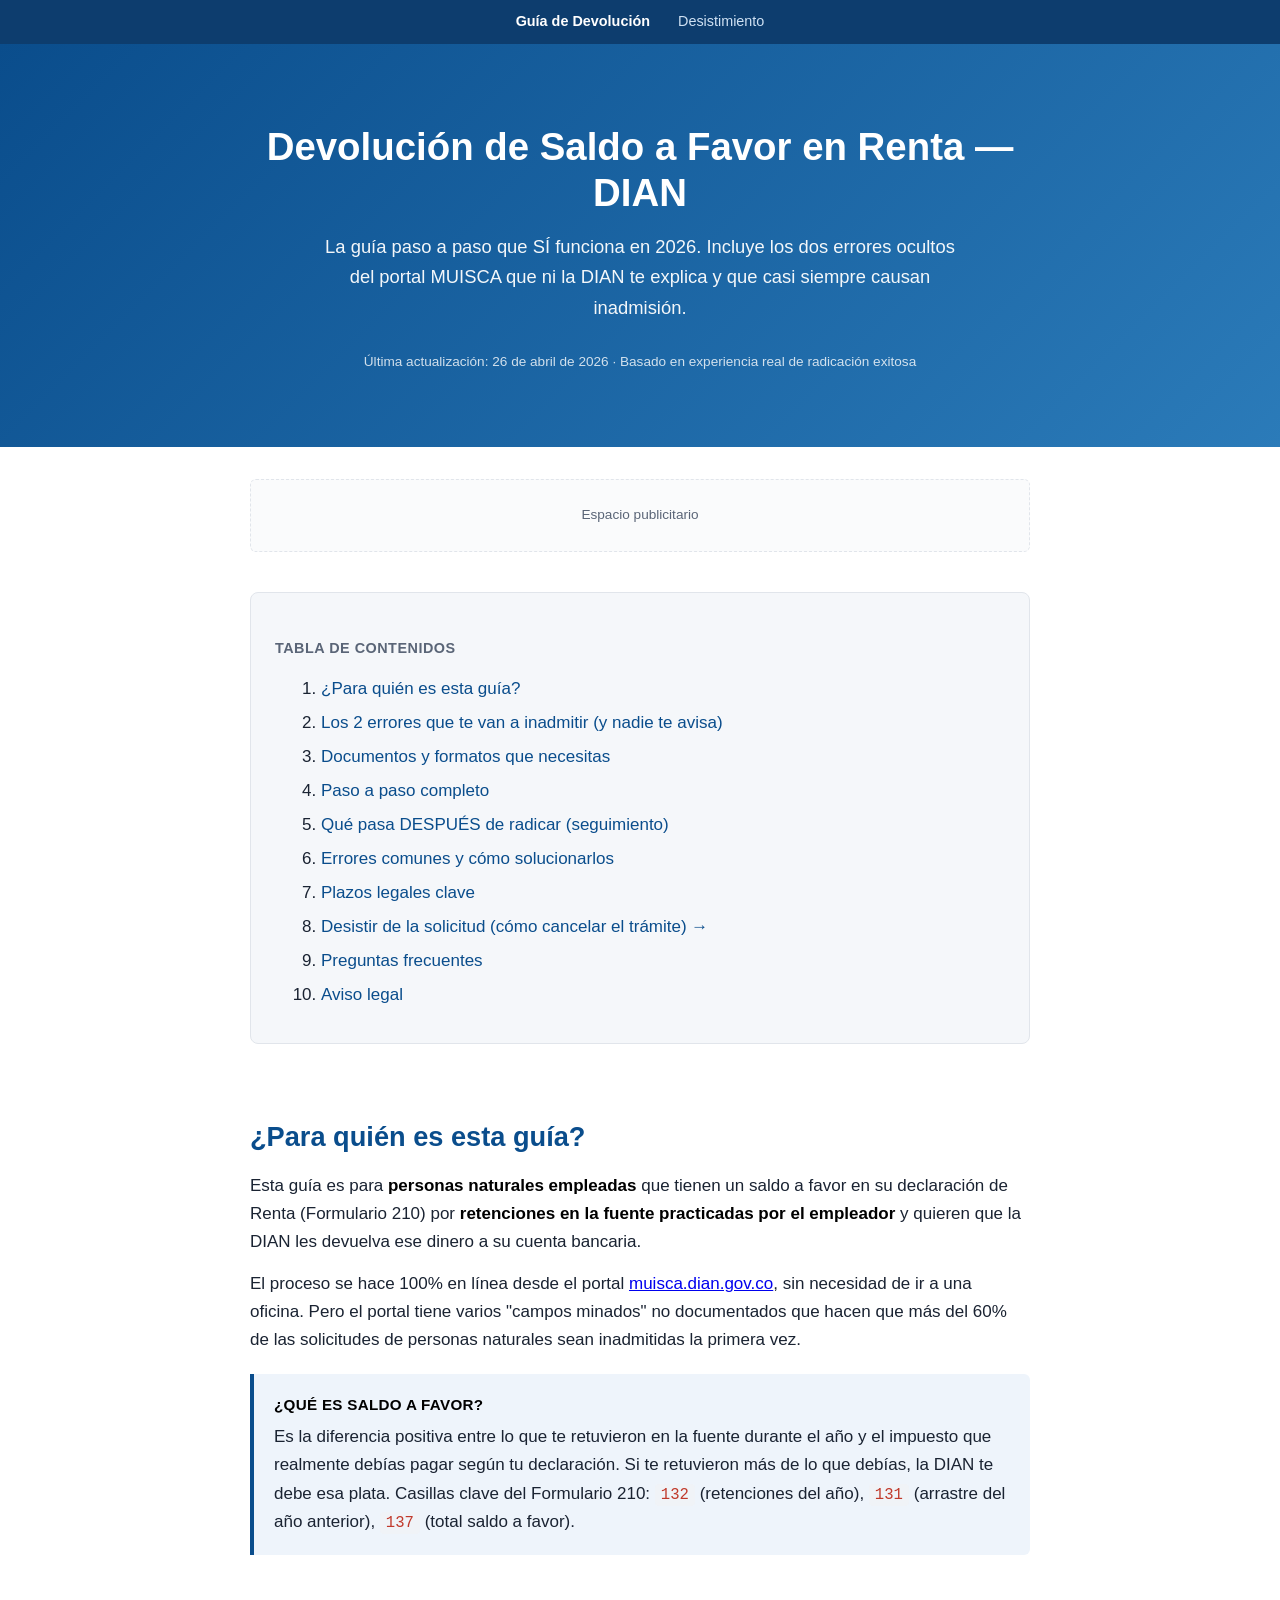
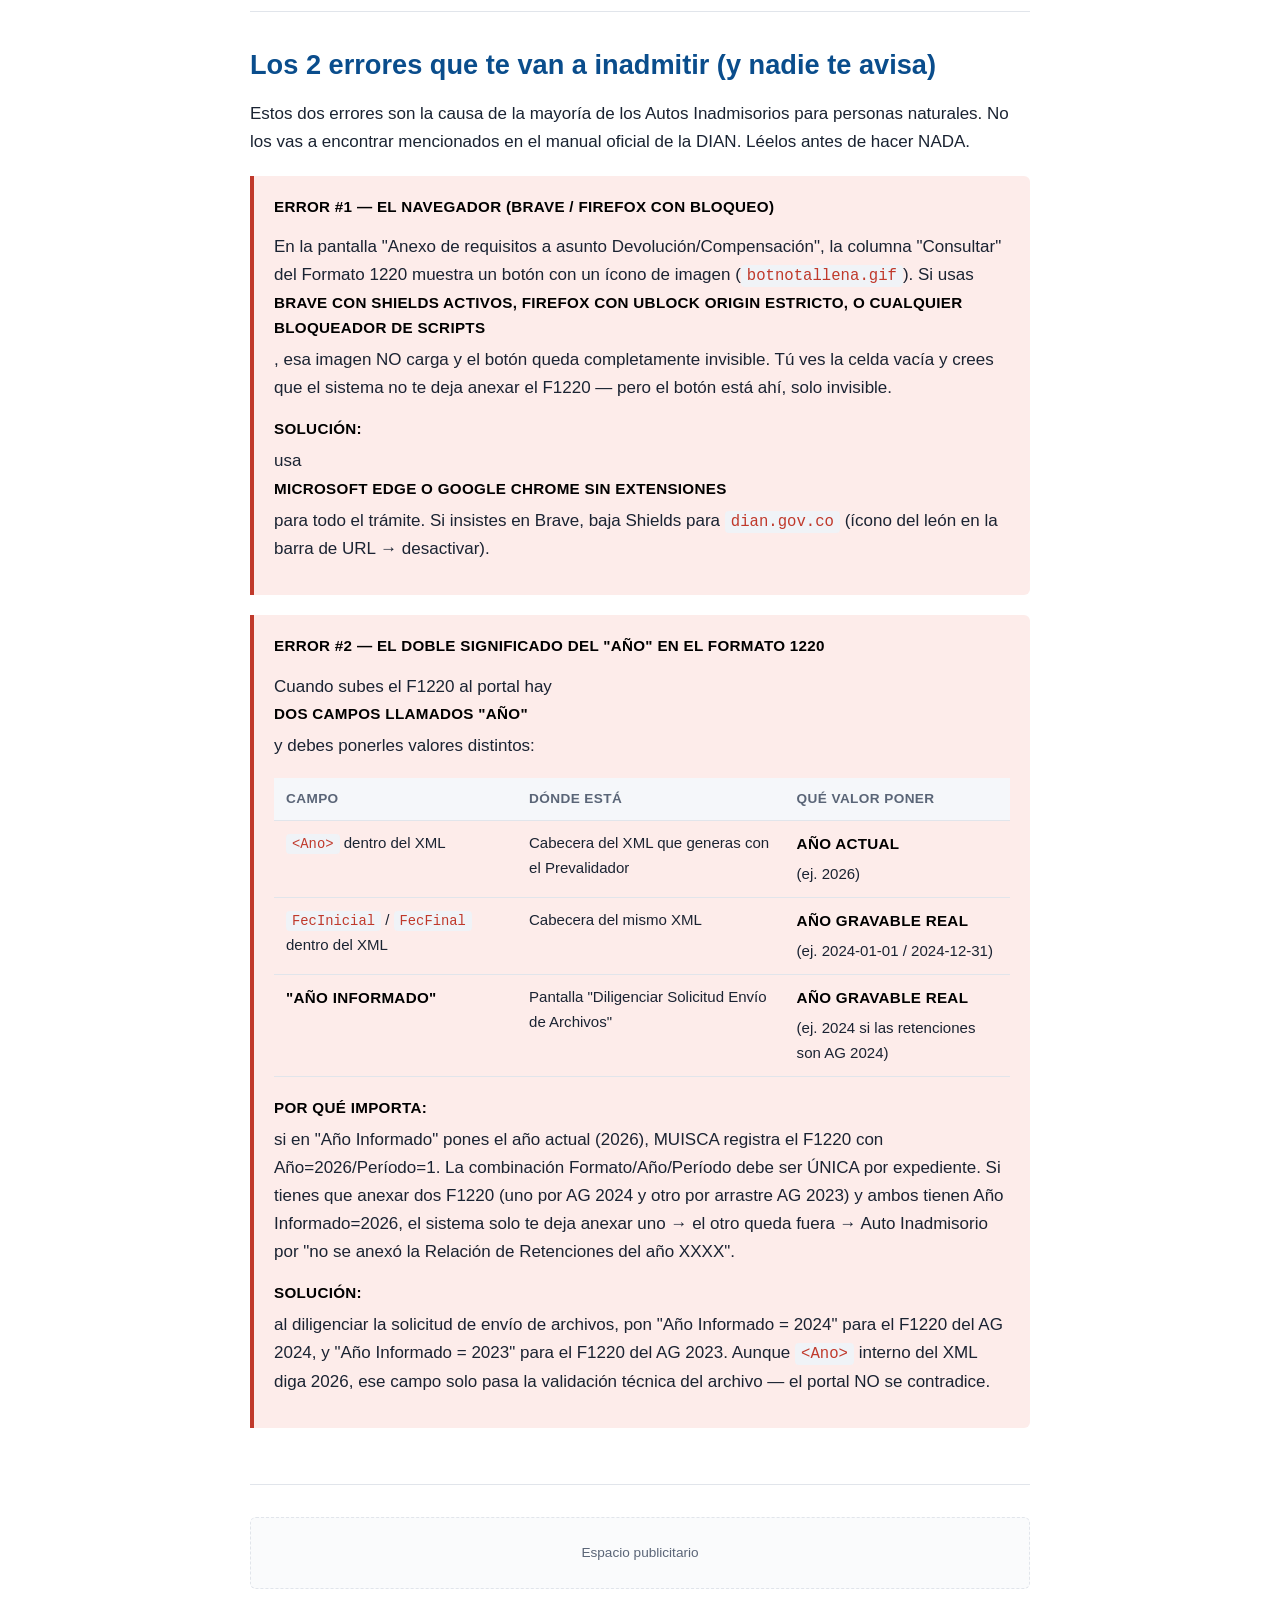
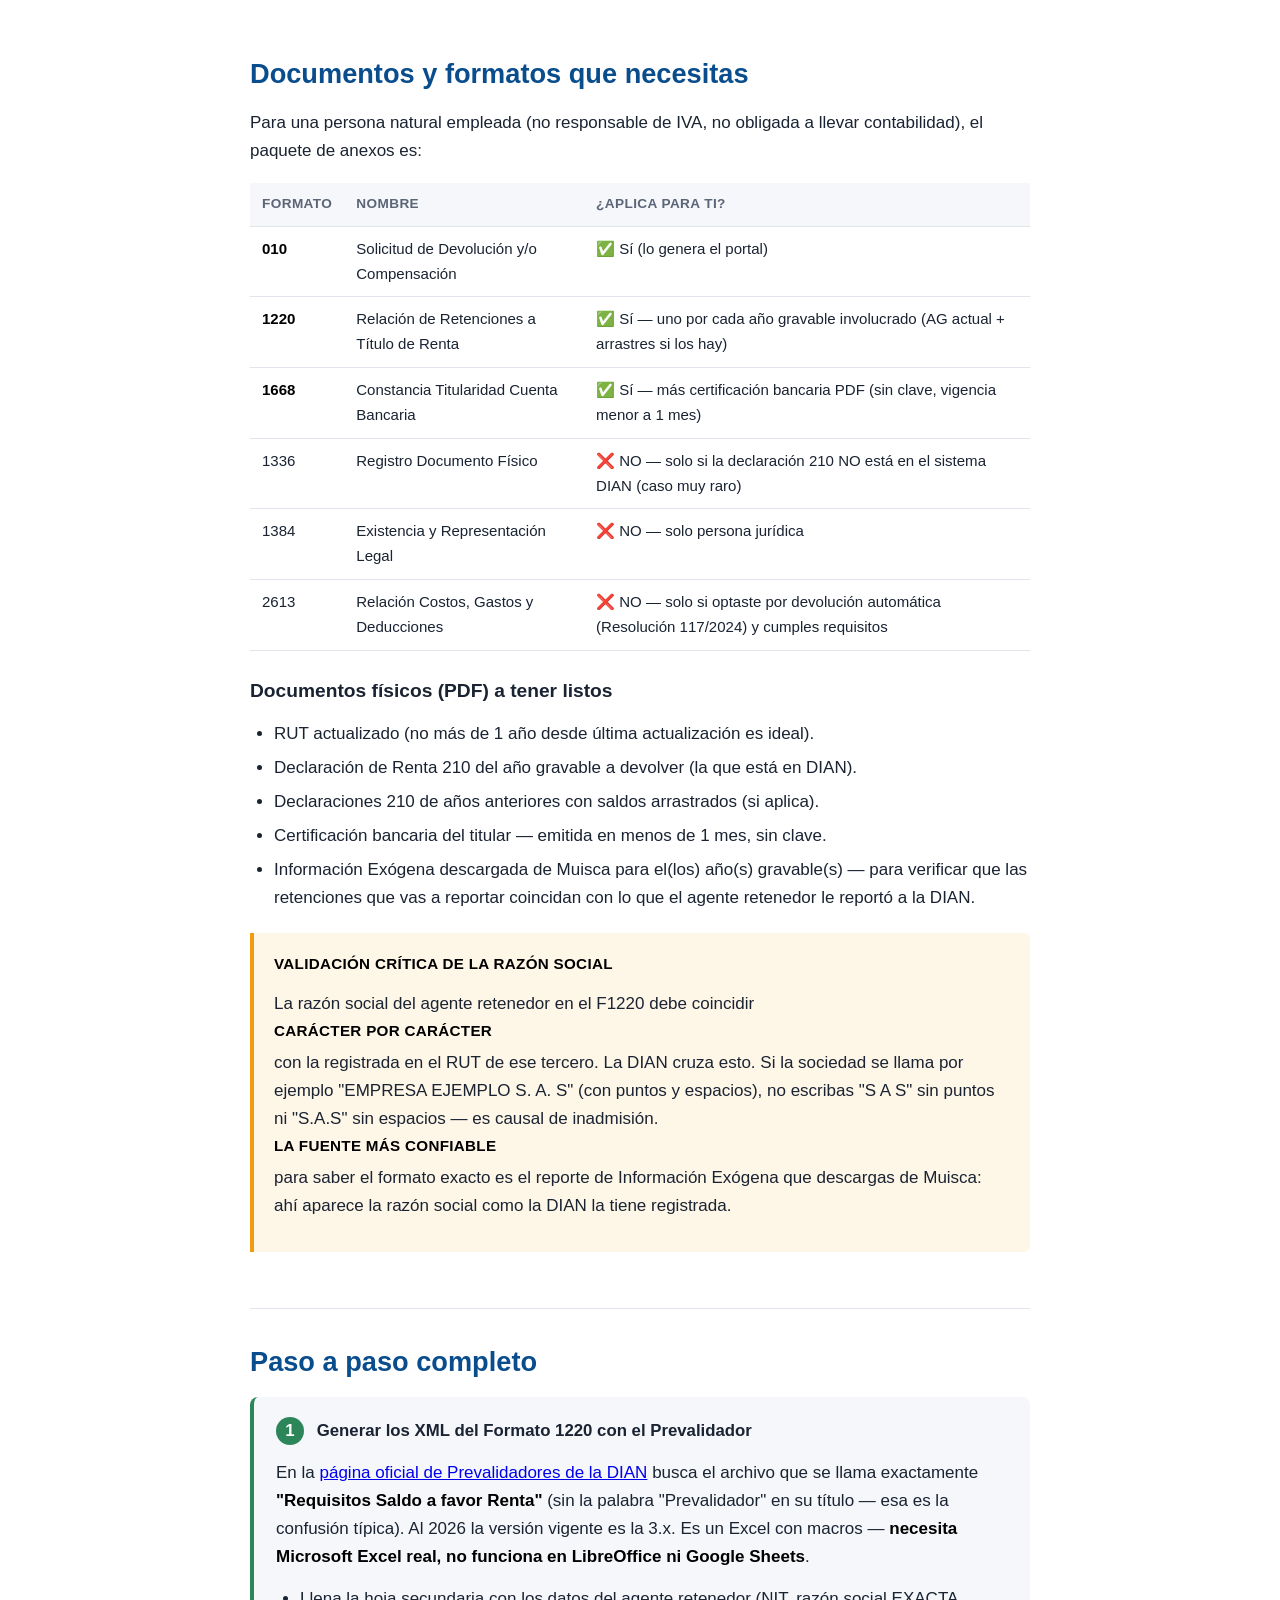
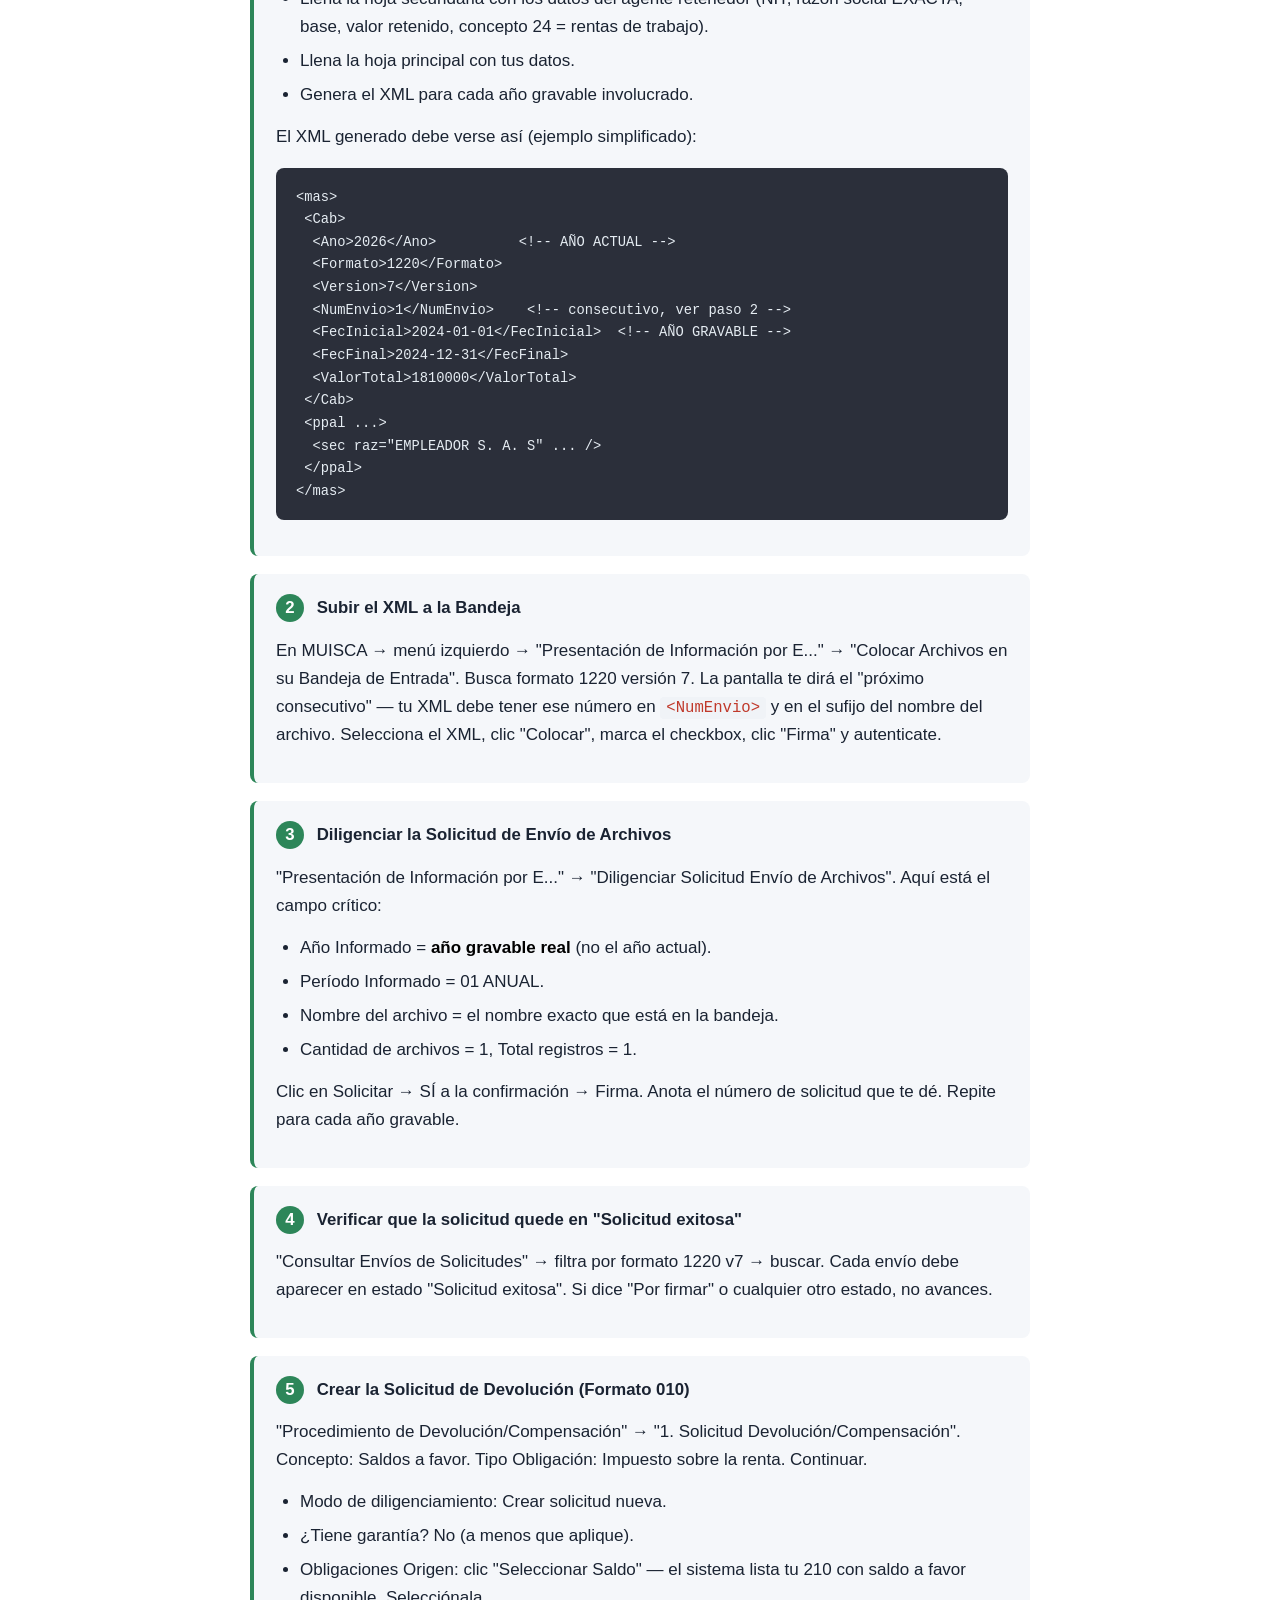
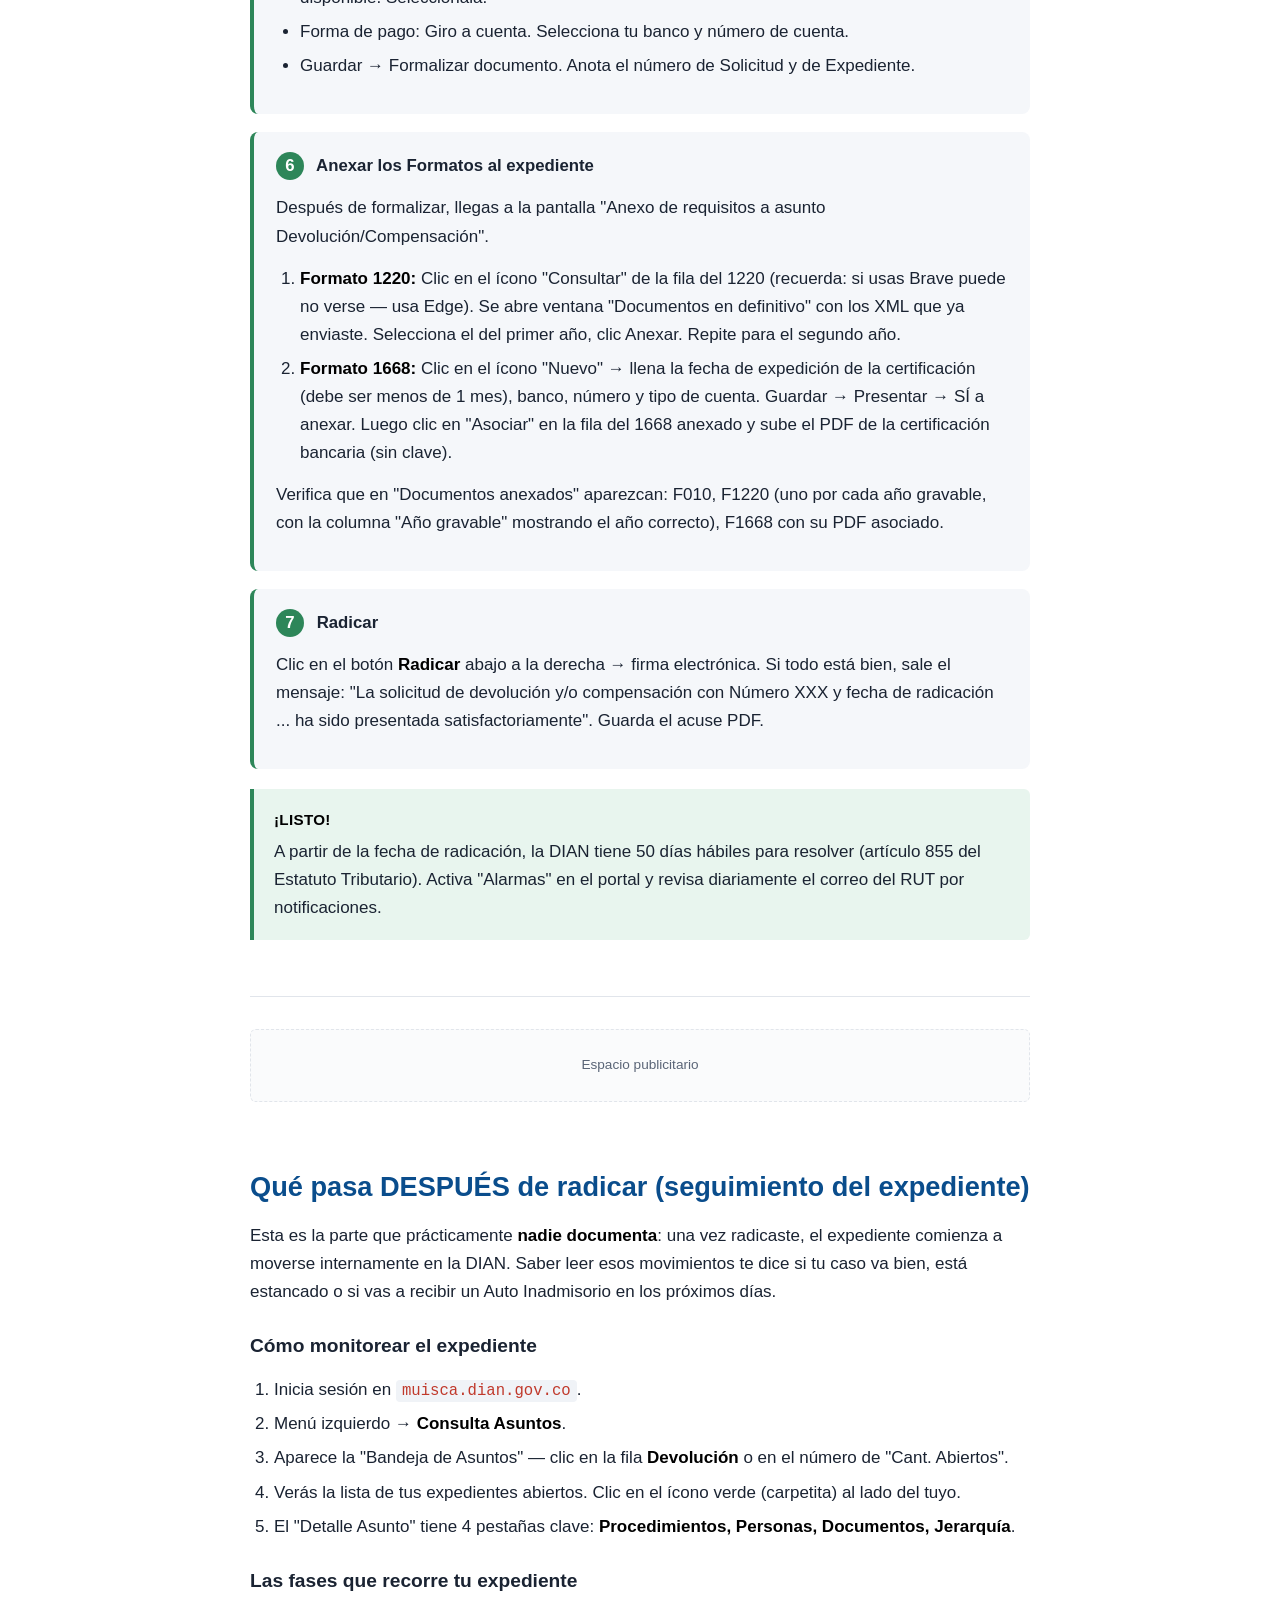
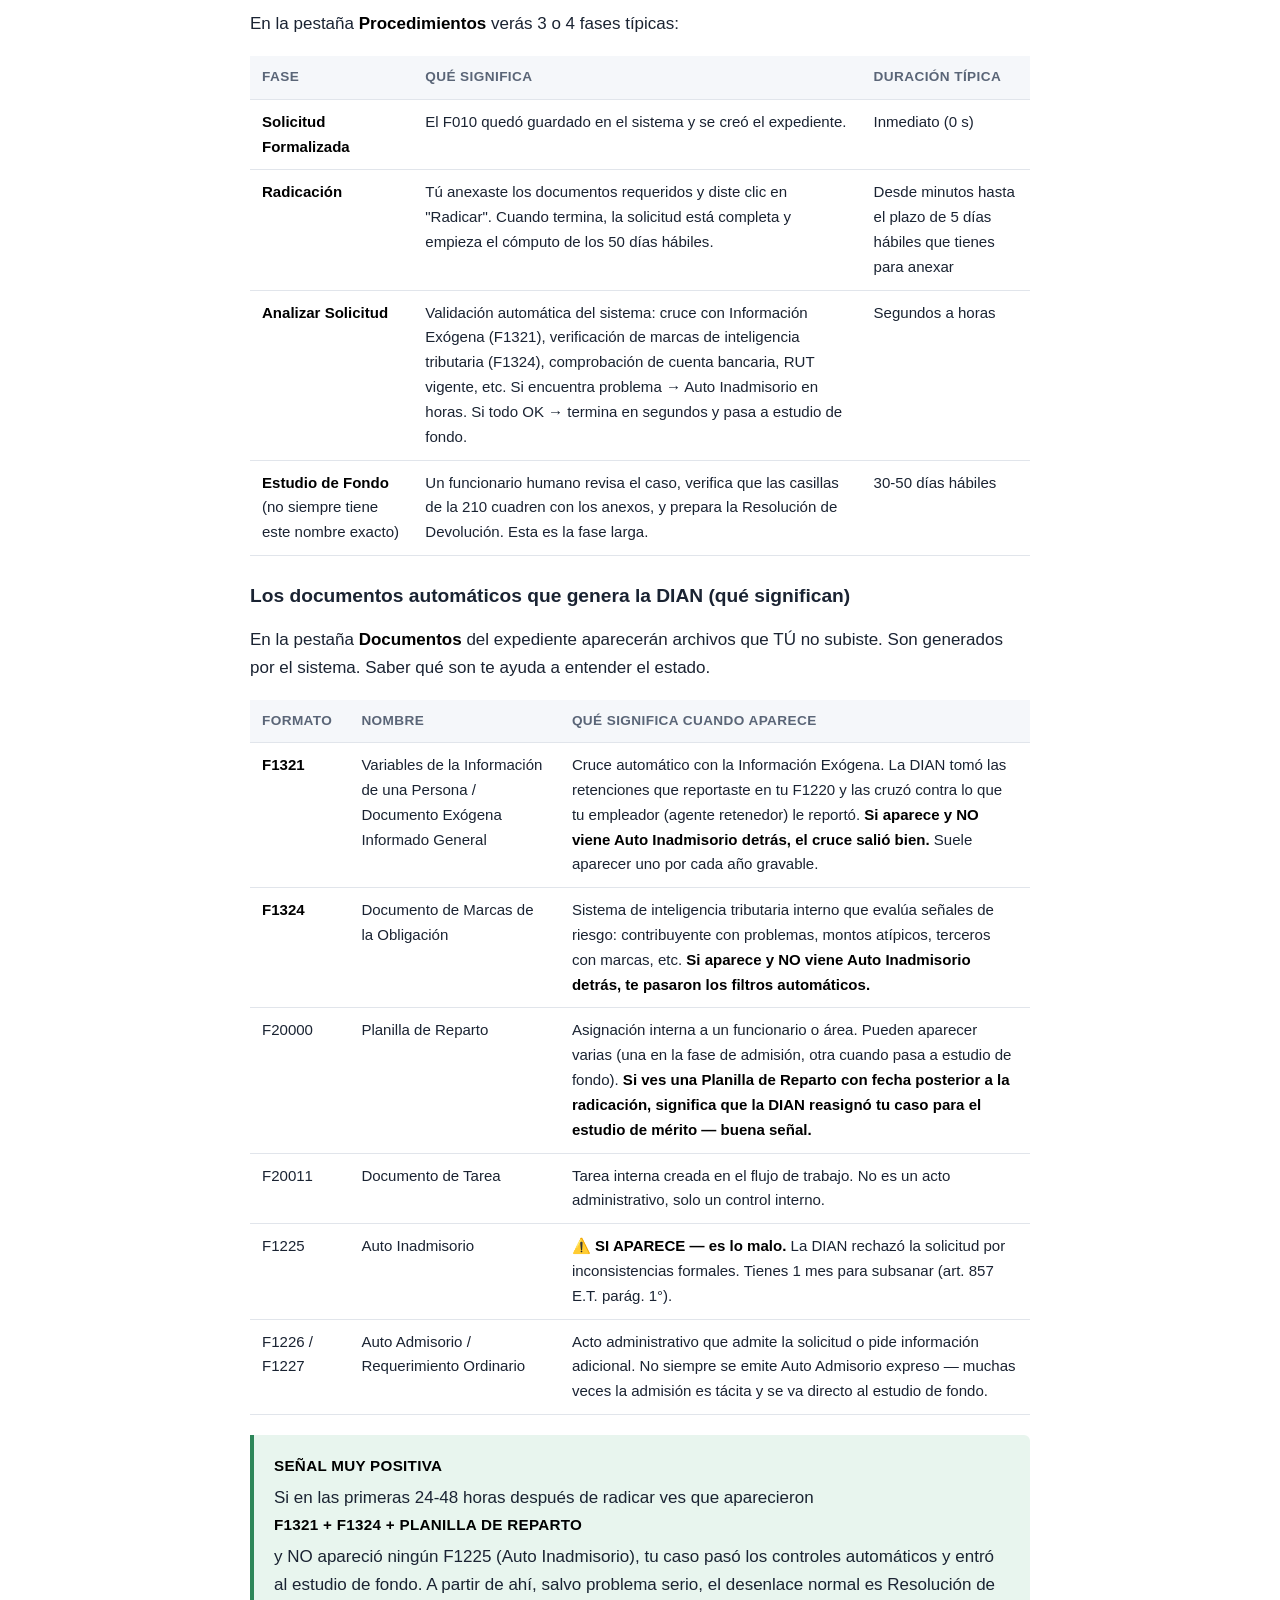
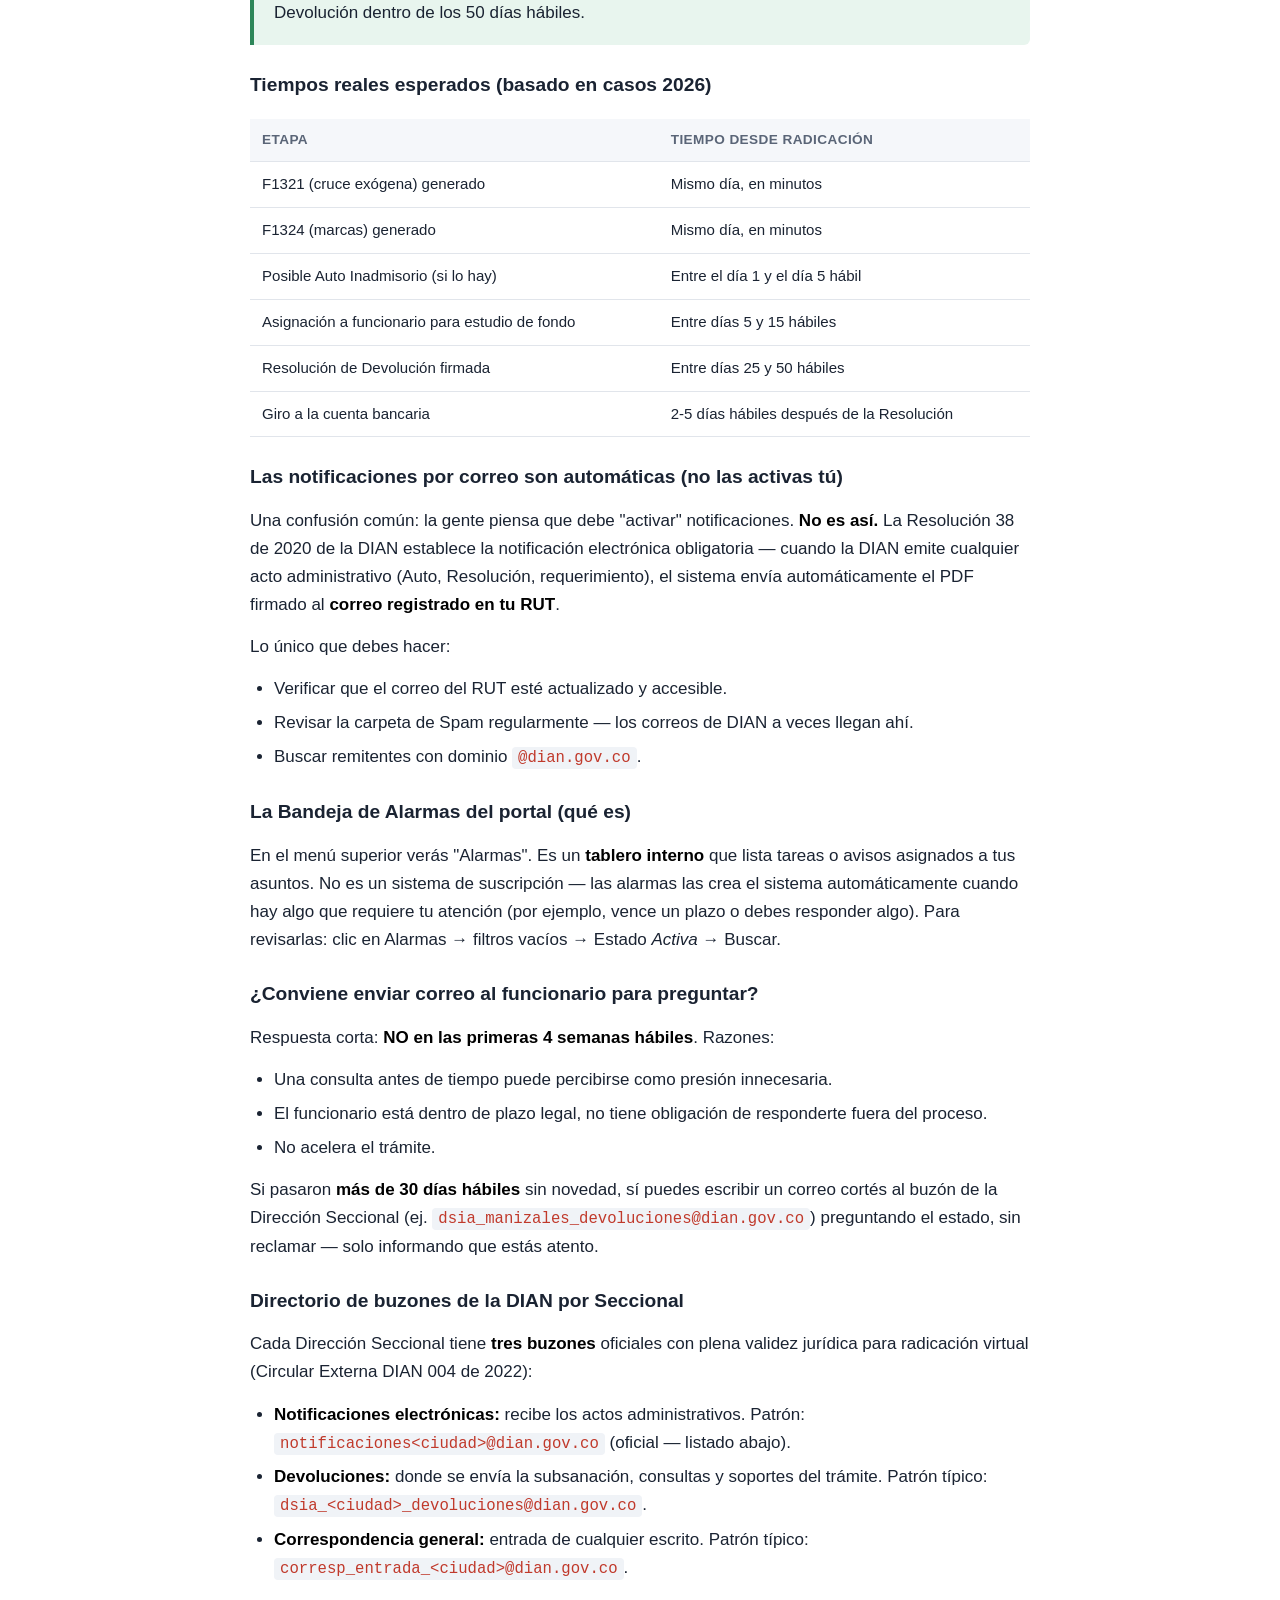
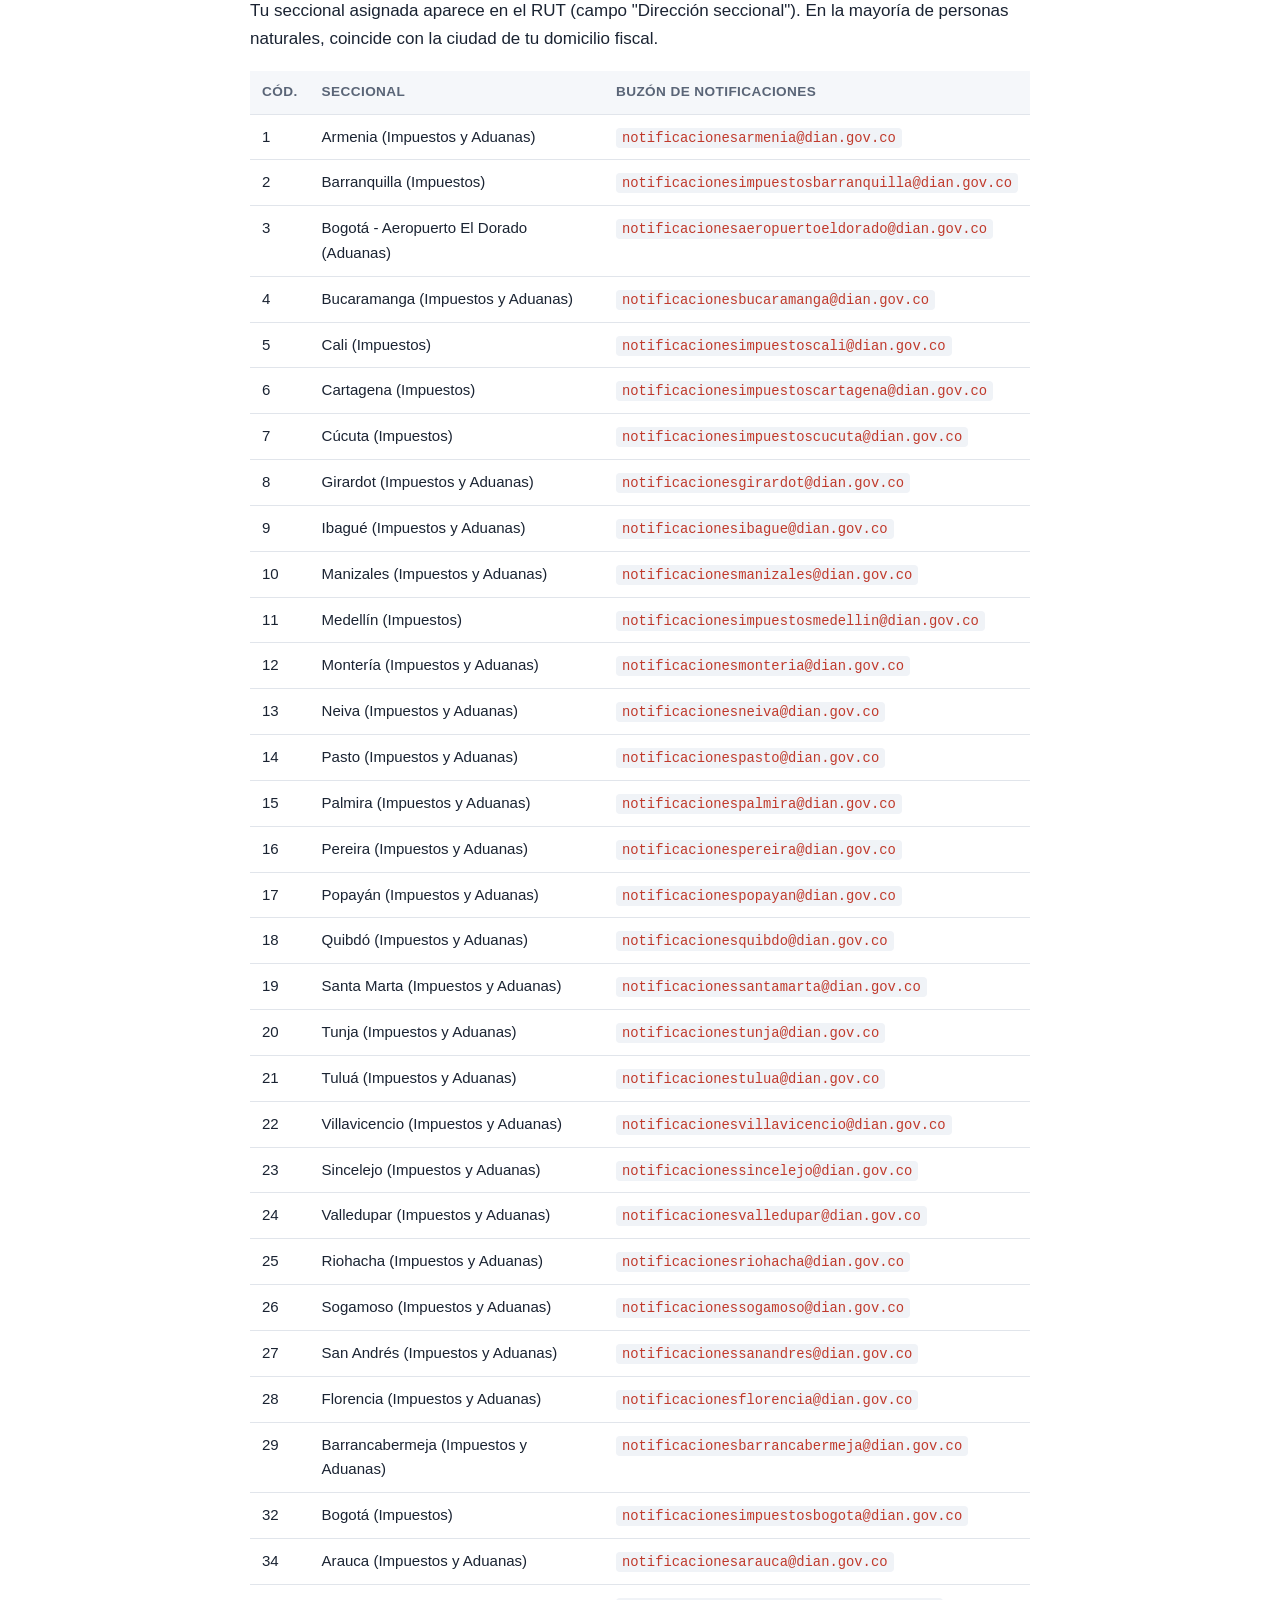
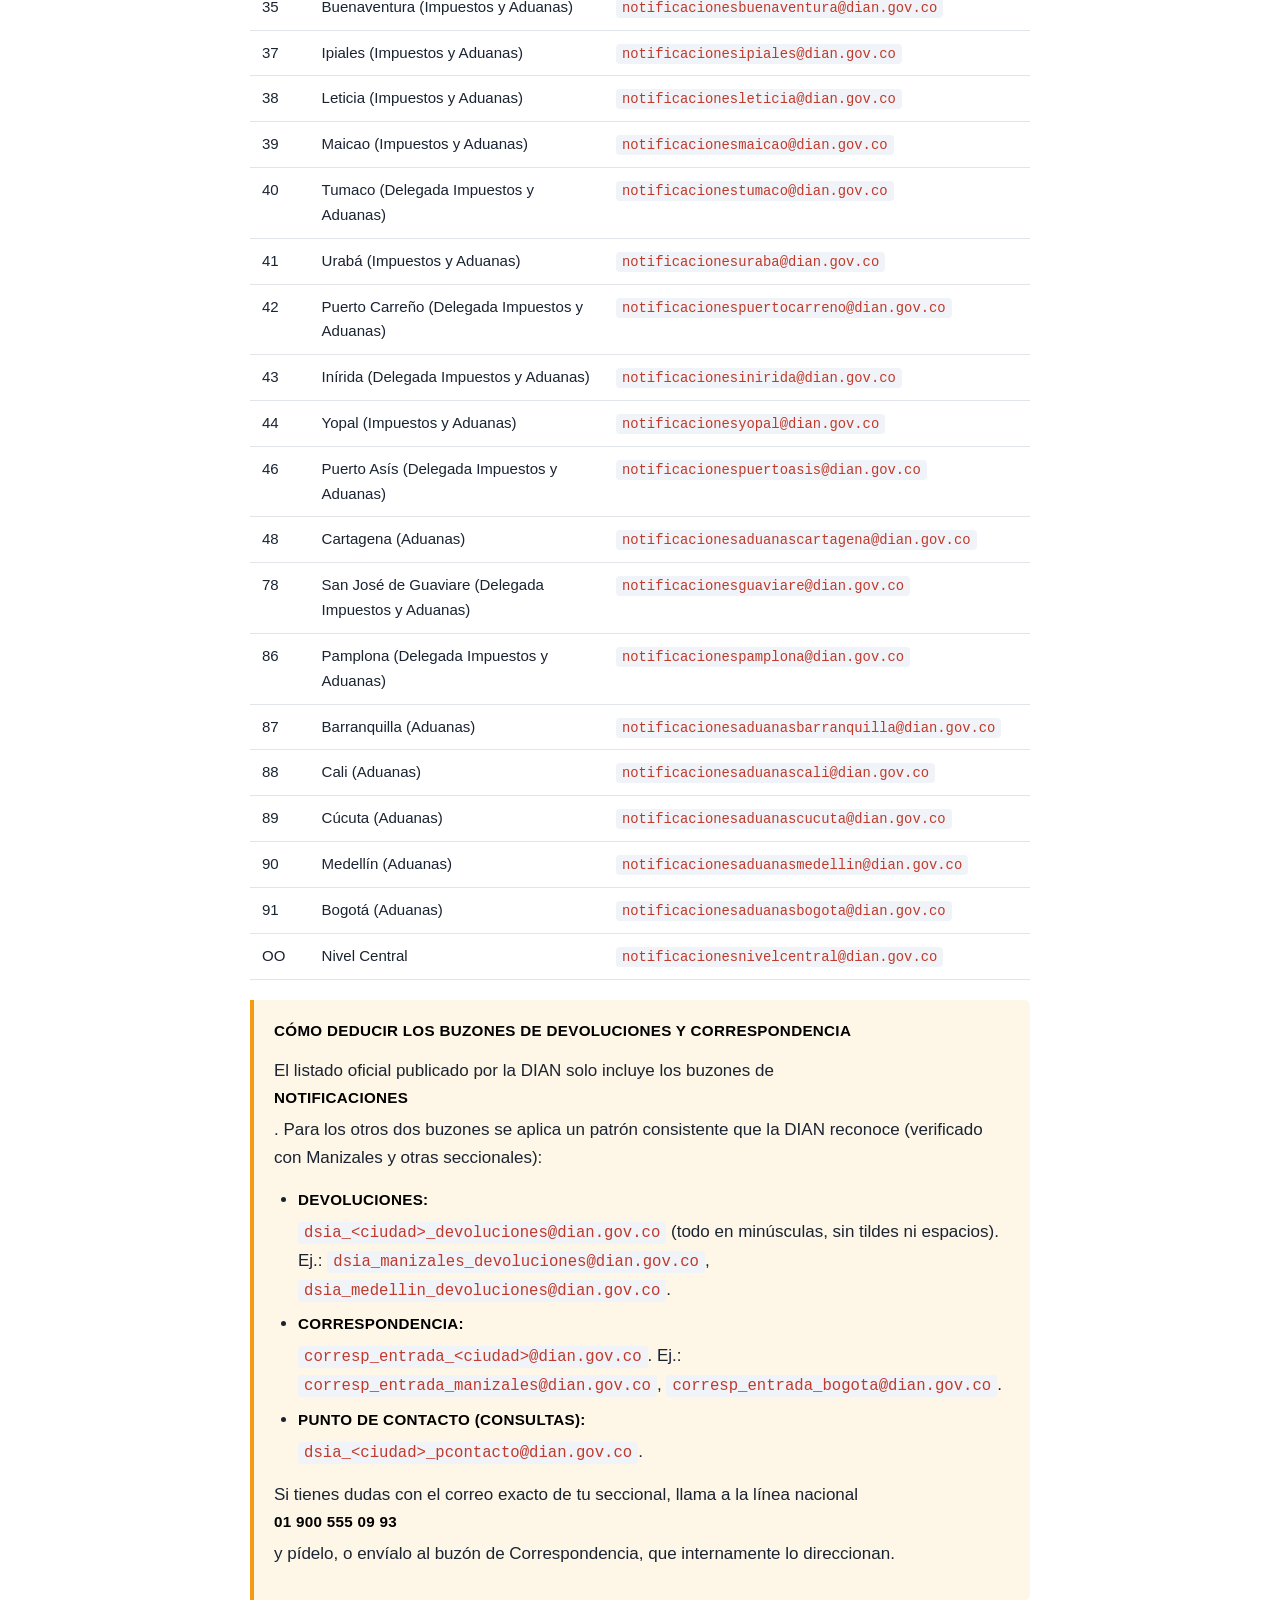
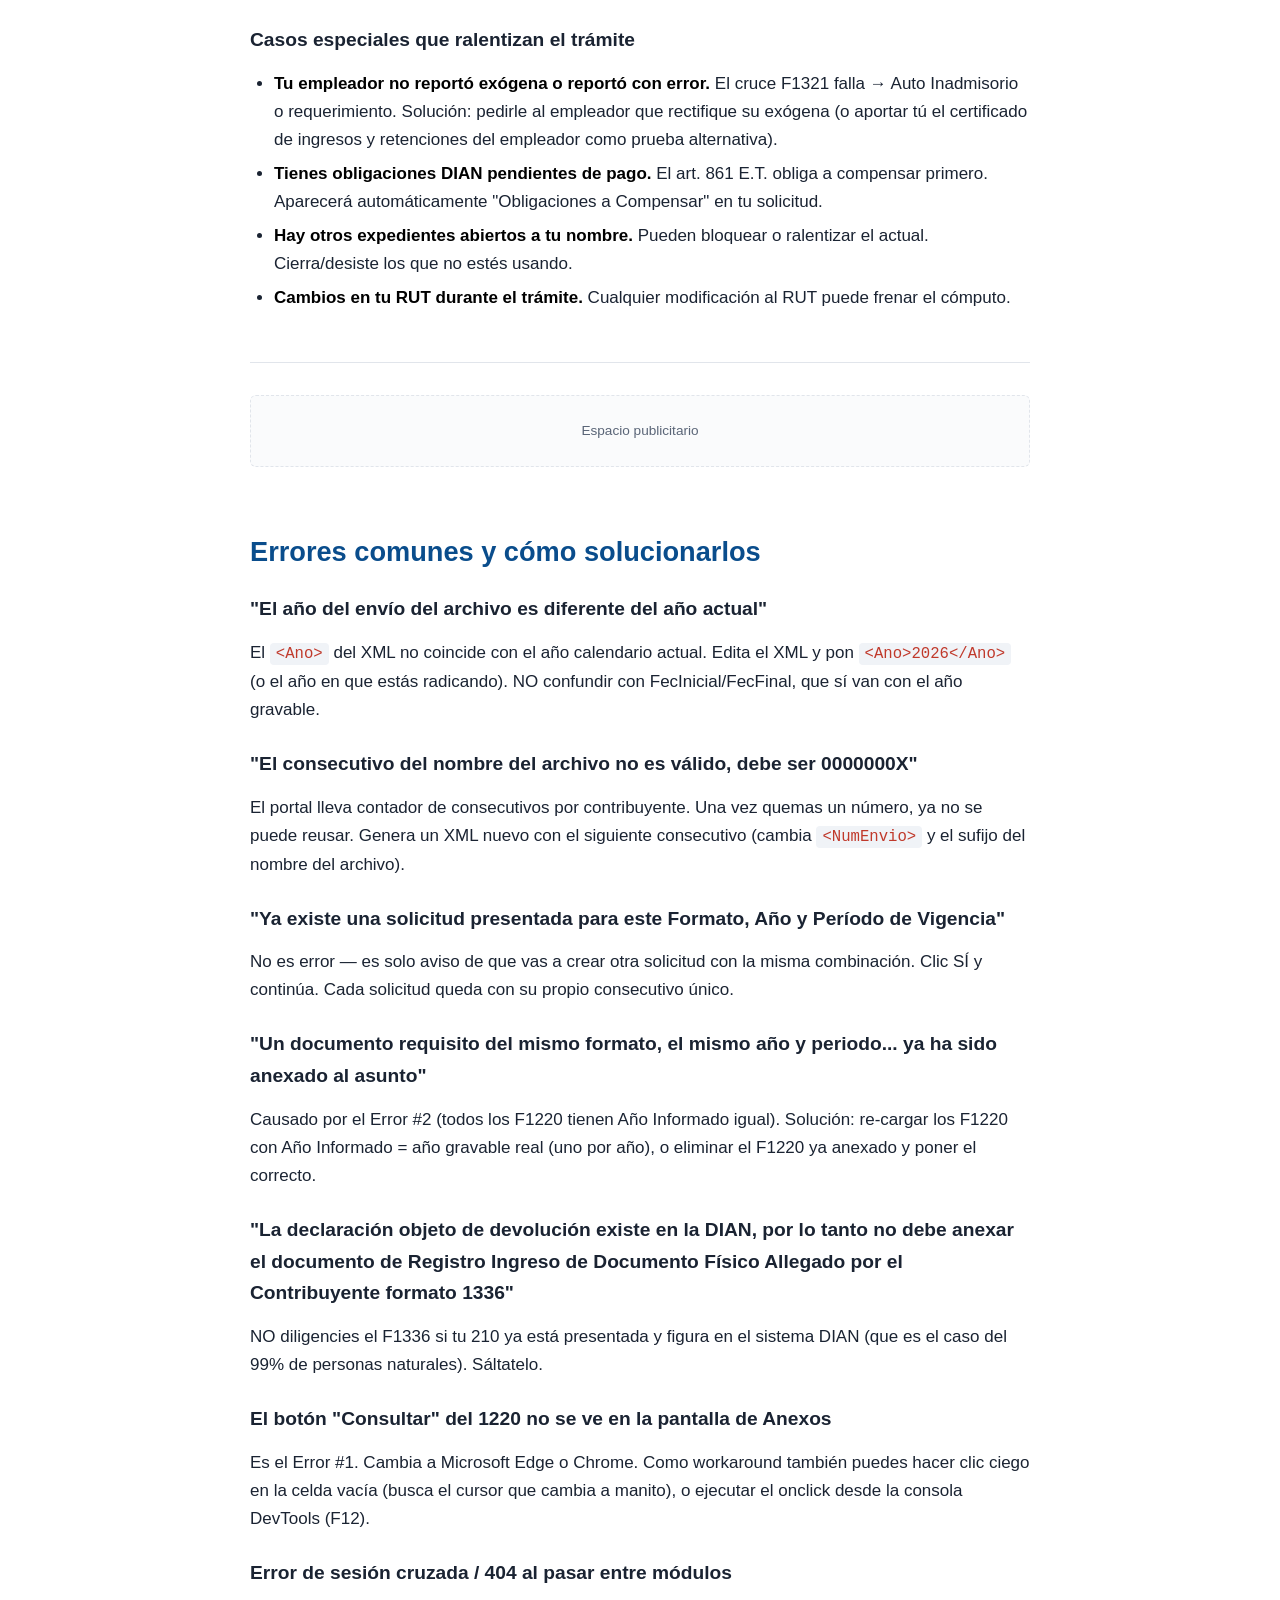
==== commit 72b4173e: "Mover Desistimiento a página propia (desistimiento.html) + extraer CSS a styles.css + agregar barra " ====
--- a/index.html
+++ b/index.html
@@ -11,279 +11,14 @@
 <meta property="og:description" content="Cómo radicar tu devolución sin que te inadmitan. Los dos errores ocultos del portal MUISCA que ni la DIAN te dice.">
 <meta property="og:type" content="article">
 <meta property="og:locale" content="es_CO">
-<style>
-  :root {
-    --azul: #0a4d8c;
-    --azul-claro: #2b7bb9;
-    --verde: #2d8659;
-    --rojo: #c0392b;
-    --amarillo: #f39c12;
-    --gris-bg: #f5f7fa;
-    --gris-borde: #e1e5eb;
-    --texto: #1a2332;
-    --texto-secundario: #5a6577;
-  }
-  * { box-sizing: border-box; margin: 0; padding: 0; }
-  html { scroll-behavior: smooth; }
-  body {
-    font-family: -apple-system, BlinkMacSystemFont, "Segoe UI", Roboto, Oxygen, Ubuntu, sans-serif;
-    line-height: 1.65;
-    color: var(--texto);
-    background: #fff;
-    font-size: 17px;
-  }
-  .container { max-width: 820px; margin: 0 auto; padding: 0 20px; }
-
-  /* Header */
-  header {
-    background: linear-gradient(135deg, var(--azul) 0%, var(--azul-claro) 100%);
-    color: white;
-    padding: 80px 20px 60px;
-    text-align: center;
-  }
-  header h1 {
-    font-size: 2.4rem;
-    margin-bottom: 16px;
-    line-height: 1.2;
-    font-weight: 800;
-  }
-  header .subtitle {
-    font-size: 1.15rem;
-    max-width: 640px;
-    margin: 0 auto 28px;
-    opacity: 0.95;
-  }
-  header .meta {
-    font-size: 0.85rem;
-    opacity: 0.8;
-  }
-
-  /* TOC */
-  nav.toc {
-    background: var(--gris-bg);
-    border: 1px solid var(--gris-borde);
-    border-radius: 8px;
-    padding: 20px 24px;
-    margin: 40px 0;
-  }
-  nav.toc h3 {
-    font-size: 0.9rem;
-    text-transform: uppercase;
-    color: var(--texto-secundario);
-    letter-spacing: 0.5px;
-    margin-bottom: 12px;
-  }
-  nav.toc ol { padding-left: 22px; }
-  nav.toc li { margin: 6px 0; }
-  nav.toc a {
-    color: var(--azul);
-    text-decoration: none;
-    font-weight: 500;
-  }
-  nav.toc a:hover { text-decoration: underline; }
-
-  /* Sections */
-  section { padding: 36px 0; border-bottom: 1px solid var(--gris-borde); }
-  section:last-of-type { border-bottom: none; }
-  h2 {
-    font-size: 1.7rem;
-    margin-bottom: 18px;
-    color: var(--azul);
-    line-height: 1.25;
-  }
-  h3 {
-    font-size: 1.2rem;
-    margin: 24px 0 12px;
-    color: var(--texto);
-  }
-  p { margin: 14px 0; }
-  ul, ol { margin: 14px 0 14px 24px; }
-  li { margin: 6px 0; }
-  strong { color: #000; }
-  code {
-    background: #f0f3f7;
-    padding: 2px 6px;
-    border-radius: 4px;
-    font-size: 0.92em;
-    font-family: "SF Mono", Menlo, Monaco, Consolas, monospace;
-    color: var(--rojo);
-  }
-  pre {
-    background: #2b2f3a;
-    color: #e6edf3;
-    padding: 18px 20px;
-    border-radius: 8px;
-    overflow-x: auto;
-    font-size: 0.88em;
-    line-height: 1.5;
-    margin: 16px 0;
-  }
-  pre code {
-    background: transparent;
-    color: inherit;
-    padding: 0;
-  }
-
-  /* Callouts */
-  .callout {
-    border-left: 4px solid var(--azul);
-    background: #eef4fb;
-    padding: 18px 20px;
-    margin: 20px 0;
-    border-radius: 0 6px 6px 0;
-  }
-  .callout.warn {
-    border-left-color: var(--amarillo);
-    background: #fef6e7;
-  }
-  .callout.danger {
-    border-left-color: var(--rojo);
-    background: #fdecea;
-  }
-  .callout.success {
-    border-left-color: var(--verde);
-    background: #e8f5ee;
-  }
-  .callout strong { display: block; margin-bottom: 6px; font-size: 0.95rem; text-transform: uppercase; letter-spacing: 0.3px; }
-
-  /* Tables */
-  table {
-    width: 100%;
-    border-collapse: collapse;
-    margin: 18px 0;
-    font-size: 0.94rem;
-  }
-  th, td {
-    text-align: left;
-    padding: 10px 12px;
-    border-bottom: 1px solid var(--gris-borde);
-    vertical-align: top;
-  }
-  th {
-    background: var(--gris-bg);
-    font-weight: 600;
-    color: var(--texto-secundario);
-    font-size: 0.85rem;
-    text-transform: uppercase;
-    letter-spacing: 0.4px;
-  }
-
-  /* Steps */
-  .paso {
-    background: var(--gris-bg);
-    border-radius: 8px;
-    padding: 20px 22px;
-    margin: 18px 0;
-    border-left: 4px solid var(--verde);
-  }
-  .paso .num {
-    display: inline-block;
-    background: var(--verde);
-    color: white;
-    width: 28px;
-    height: 28px;
-    border-radius: 50%;
-    text-align: center;
-    line-height: 28px;
-    font-weight: 700;
-    margin-right: 8px;
-  }
-  .paso h4 { display: inline; font-size: 1.05rem; }
-
-  /* Ad slot placeholder (visible solo cuando AdSense no carga) */
-  .ad-slot {
-    background: #fafbfc;
-    border: 1px dashed var(--gris-borde);
-    text-align: center;
-    padding: 24px;
-    margin: 32px 0;
-    color: var(--texto-secundario);
-    font-size: 0.85rem;
-    border-radius: 6px;
-  }
-
-  /* CTA */
-  .cta {
-    background: linear-gradient(135deg, var(--verde) 0%, #1d6b46 100%);
-    color: white;
-    padding: 32px 28px;
-    border-radius: 10px;
-    margin: 40px 0;
-    text-align: center;
-  }
-  .cta h3 { color: white; margin-bottom: 12px; }
-  .cta p { margin-bottom: 18px; opacity: 0.95; }
-  .cta a {
-    display: inline-block;
-    background: white;
-    color: var(--verde);
-    padding: 12px 28px;
-    border-radius: 6px;
-    text-decoration: none;
-    font-weight: 700;
-  }
-
-  /* FAQ */
-  details {
-    border: 1px solid var(--gris-borde);
-    border-radius: 6px;
-    padding: 14px 18px;
-    margin: 10px 0;
-    background: white;
-  }
-  details[open] { background: var(--gris-bg); }
-  summary {
-    cursor: pointer;
-    font-weight: 600;
-    color: var(--azul);
-    list-style: none;
-    position: relative;
-    padding-right: 24px;
-  }
-  summary::after {
-    content: "+";
-    position: absolute;
-    right: 0;
-    top: 0;
-    font-size: 1.4rem;
-    line-height: 1;
-    color: var(--texto-secundario);
-  }
-  details[open] summary::after { content: "−"; }
-  details p, details ul { margin-top: 12px; }
-
-  /* Footer */
-  footer {
-    background: #1a2332;
-    color: #c1c8d4;
-    padding: 36px 20px;
-    text-align: center;
-    font-size: 0.88rem;
-    margin-top: 60px;
-  }
-  footer p { margin: 6px 0; }
-  footer a { color: #8fb8e0; }
-
-  /* Responsive */
-  @media (max-width: 600px) {
-    body { font-size: 16px; }
-    header { padding: 50px 20px 40px; }
-    header h1 { font-size: 1.7rem; }
-    h2 { font-size: 1.4rem; }
-    .paso { padding: 16px 18px; }
-    table { font-size: 0.85rem; }
-    th, td { padding: 8px 6px; }
-  }
-
-  /* Print friendly */
-  @media print {
-    header, footer, .ad-slot, .cta { background: none !important; color: black !important; }
-    nav.toc { page-break-after: always; }
-    section { page-break-inside: avoid; }
-  }
-</style>
+<link rel="stylesheet" href="styles.css">
 </head>
 <body>
+
+<nav class="topnav" aria-label="Navegación entre páginas">
+  <a href="index.html" class="active">Guía de Devolución</a>
+  <a href="desistimiento.html">Desistimiento</a>
+</nav>
 
 <header>
   <div class="container">
@@ -311,7 +46,7 @@
     <li><a href="#despues-de-radicar">Qué pasa DESPUÉS de radicar (seguimiento)</a></li>
     <li><a href="#errores-comunes">Errores comunes y cómo solucionarlos</a></li>
     <li><a href="#plazos">Plazos legales clave</a></li>
-    <li><a href="#desistimiento">Desistir de la solicitud (cómo cancelar el trámite)</a></li>
+    <li><a href="desistimiento.html">Desistir de la solicitud (cómo cancelar el trámite) →</a></li>
     <li><a href="#faq">Preguntas frecuentes</a></li>
     <li><a href="#disclaimer">Aviso legal</a></li>
   </ol>
@@ -706,127 +441,12 @@
   </div>
 </section>
 
-<section id="desistimiento">
-  <h2>Desistir de la solicitud (cómo cancelar el trámite)</h2>
-
-  <div class="callout">
-    <strong>Nota terminológica</strong>
-    <p>Mucha gente le dice "autodesistimiento" porque eres tú quien lo hace, pero ese término no es oficial. En el portal MUISCA y en la normativa se llama simplemente <strong>"Desistimiento"</strong>. Es la opción <em>3. Desistimiento</em> dentro del menú "Procedimiento de Devolución/Compensación".</p>
-  </div>
-
-  <p>El <strong>desistimiento</strong> es la renuncia voluntaria a continuar con la solicitud de devolución y/o compensación, presentada por el propio contribuyente <strong>antes de que la DIAN emita la decisión definitiva</strong> (Resolución de Devolución o de Rechazo). Es un trámite completamente legal y reversible — no es una sanción ni una falta.</p>
-
-  <h3>¿Qué pasa con tu saldo a favor si desistes?</h3>
-
-  <div class="callout success">
-    <strong>El saldo a favor NO se pierde</strong>
-    <ul>
-      <li>Queda disponible para <strong>imputarlo a la próxima declaración</strong> de renta (casilla 131 "Saldo a favor año gravable anterior sin solicitud de devolución y/o compensación") del año gravable siguiente.</li>
-      <li>O puedes <strong>radicar una nueva solicitud de devolución</strong>, mientras estés dentro del plazo de 2 años contados desde el vencimiento para declarar (art. 854 E.T.).</li>
-      <li>Al desistir, se <strong>detiene el conteo de los 50 días hábiles</strong> que tenía la DIAN para resolver (art. 855 E.T.).</li>
-      <li>Te quedas con el F1372 firmado como soporte oficial del desistimiento.</li>
-    </ul>
-  </div>
-
-  <h3>Cuándo conviene desistir</h3>
-  <ul>
-    <li><strong>Vas a corregir la declaración base.</strong> Si vas a presentar una corrección al Formulario 210 (cambia el valor del saldo a favor), conviene desistir primero, presentar la corrección, y luego radicar una nueva solicitud sobre la declaración corregida.</li>
-    <li><strong>Prefieres imputar el saldo al año siguiente.</strong> Si el monto es pequeño y prefieres ahorrarte el trámite, desiste y úsalo automáticamente al declarar el año gravable subsiguiente.</li>
-    <li><strong>Cometiste un error en los anexos y ya pasó el plazo de subsanación de un Auto Inadmisorio.</strong> El desistimiento te permite cerrar limpio ese expediente y radicar uno nuevo (siempre dentro del plazo de los 2 años).</li>
-    <li><strong>Estás bajo un requerimiento de información que no puedes atender bien.</strong> Es preferible desistir y replantear que arriesgarte a un Auto de Rechazo que cierre toda posibilidad de recuperar el saldo.</li>
-  </ul>
-
-  <div class="callout warn">
-    <strong>Cuándo el desistimiento NO te conviene o no aplica</strong>
-    <ul>
-      <li>Si ya hay <strong>Resolución de Devolución en firme</strong>: el trámite terminó, no se puede desistir.</li>
-      <li>Si la DIAN te abrió <strong>auditoría bajo el artículo 684 E.T.</strong> (Auto de Verificación o requerimiento especial): el desistimiento solo retira la solicitud de devolución, pero <strong>NO detiene la fiscalización</strong>. La DIAN puede seguir revisando la declaración por separado.</li>
-      <li>Si el <strong>plazo de 2 años del art. 854 E.T.</strong> está por vencerse y desistir te dejaría sin tiempo para re-radicar.</li>
-      <li>Si hay un <strong>Auto Inadmisorio vigente</strong> dentro del plazo de 1 mes para subsanar: muchas veces es mejor subsanar que desistir, porque desistir cuesta tiempo legal.</li>
-    </ul>
-  </div>
-
-  <h3>Paso a paso del desistimiento en MUISCA</h3>
-
-  <div class="paso">
-    <h4><span class="num">1</span> Ingresar al módulo de Desistimiento</h4>
-    <p>Autenticarse en <code>muisca.dian.gov.co</code> a nombre propio (persona natural) → menú izquierdo → <strong>"Procedimiento de Devolución/Compensación"</strong> → seleccionar la opción <strong>"3. Desistimiento"</strong>.</p>
-  </div>
-
-  <div class="paso">
-    <h4><span class="num">2</span> Consultar tus solicitudes</h4>
-    <p>En la pantalla <em>"Desistimiento Solicitud de Devolución y/o Compensación"</em> dejas los campos en blanco y haces clic en <strong>"Consultar"</strong>. Si tienes el número del expediente o de la solicitud, los puedes escribir para filtrar.</p>
-  </div>
-
-  <div class="paso">
-    <h4><span class="num">3</span> Seleccionar el expediente a desistir</h4>
-    <p>Se abre el "Listado de Asuntos de Devoluciones y/o Compensación" con tus solicitudes radicadas. Marcas el <strong>radio button</strong> de la fila del expediente que quieres desistir → clic <strong>"Continuar"</strong>. Vuelve a la pantalla anterior con los datos del expediente cargados → clic <strong>"Continuar"</strong> nuevamente.</p>
-  </div>
-
-  <div class="paso">
-    <h4><span class="num">4</span> Diligenciar el motivo</h4>
-    <p>Aparece el campo <strong>"Motivo de Desistimiento"</strong>. Escribes el motivo en lenguaje claro y formal (no es necesario que sea largo — 2 a 5 líneas bastan). Clic en <strong>"Guardar"</strong>.</p>
-    <p>Ejemplos de motivos válidos:</p>
-    <pre><code>"Se desiste voluntariamente de la presente solicitud con el fin de
-presentar una corrección a la declaración del año gravable XXXX que
-modifica el valor del saldo a favor solicitado."
-
-"Se desiste voluntariamente de la solicitud para optar por la
-imputación del saldo a favor a la declaración del año gravable
-siguiente, conforme al artículo 815 del Estatuto Tributario."
-
-"Se desiste voluntariamente de la solicitud por inconsistencias en
-los soportes anexados, con la intención de radicar una nueva
-solicitud subsanando los documentos, dentro del plazo del artículo
-854 del Estatuto Tributario."</code></pre>
-  </div>
-
-  <div class="paso">
-    <h4><span class="num">5</span> Firmar el F1372</h4>
-    <p>Clic en <strong>"Presentar Información"</strong> → realizar la firma electrónica (código electrónico + contraseña de firma, igual que cuando radicaste). Aparece el cuadro de diálogo <em>"El documento 1372XXXXXXXXXX se ha firmado exitosamente"</em>. Clic en <strong>"Cerrar"</strong> y descarga el <strong>PDF del F1372</strong>: ese es tu soporte oficial del desistimiento.</p>
-  </div>
-
-  <div class="callout success">
-    <strong>Verificación posterior</strong>
-    <ol>
-      <li>Ir a <em>Consultar Asuntos</em> y validar que el expediente desistido aparezca con estado <strong>"Cerrado"</strong> (puede tardar minutos en reflejarse).</li>
-      <li>Guardar el PDF del F1372 firmado en tu archivo personal — es la prueba oficial.</li>
-      <li>El expediente sigue visible en el histórico de Consulta Asuntos, pero ya no aparece como "Abierto".</li>
-    </ol>
-  </div>
-
-  <h3>Preguntas frecuentes sobre el desistimiento</h3>
-
-  <details>
-    <summary>¿Puedo desistir después de haber radicado?</summary>
-    <p>Sí. El desistimiento se hace después de la radicación, en cualquier momento antes de que la DIAN emita la decisión definitiva (Resolución de Devolución o de Rechazo). No tiene un plazo perentorio — pero entre antes lo hagas, más limpio queda el trámite.</p>
-  </details>
-
-  <details>
-    <summary>¿Pierdo el saldo a favor al desistir?</summary>
-    <p>No. El saldo a favor sigue existiendo en tu declaración. Puedes (a) imputarlo a la próxima declaración usando la casilla 131, o (b) radicar una nueva solicitud de devolución dentro del plazo de 2 años del art. 854 E.T.</p>
-  </details>
-
-  <details>
-    <summary>¿El desistimiento detiene la auditoría que abrió la DIAN?</summary>
-    <p>No necesariamente. Si la DIAN abrió un Auto de Verificación o un proceso de fiscalización bajo el artículo 684 del E.T., ese proceso es <strong>autónomo</strong> de la solicitud de devolución. Desistir cierra el expediente de devolución, pero la DIAN puede continuar fiscalizando la declaración subyacente. En estos casos, consulta con tu contador antes de desistir — el desistimiento puede ser bueno para liberarte del cronograma de la devolución, pero no es un "escape" de la fiscalización.</p>
-  </details>
-
-  <details>
-    <summary>¿Puedo desistir y radicar una nueva solicitud el mismo día?</summary>
-    <p>En la práctica conviene esperar a que el expediente desistido aparezca cerrado en Consulta Asuntos antes de radicar una nueva solicitud por el mismo año gravable, para evitar mensajes de "ya existe un trámite abierto". Suele bastar con minutos u horas. Si tu nueva solicitud va por una declaración corregida, primero presenta la corrección y luego radica.</p>
-  </details>
-
-  <details>
-    <summary>¿Necesito firma electrónica para desistir?</summary>
-    <p>Sí. El F1372 se firma con tu firma electrónica (instrumento de firma electrónica DIAN — código + contraseña), igual que cualquier acto formal en MUISCA. Si no tienes firma electrónica vigente, primero debes activarla en el portal.</p>
-  </details>
-
-  <div class="callout warn">
-    <strong>Consulta con un contador</strong>
-    Aunque el desistimiento es un trámite simple a nivel operativo, la decisión <em>de si conviene desistir</em> tiene implicaciones tributarias (especialmente cuando hay fiscalización en curso o cuando el saldo es alto). Antes de desistir, conviene consultar a un contador público o asesor tributario para entender el efecto sobre tu situación particular.
-  </div>
-</section>
+<div class="crosslink">
+  <h4>¿Quieres cancelar voluntariamente tu solicitud?</h4>
+  <p>Si por cualquier razón necesitas retirar tu solicitud de devolución antes de que la DIAN decida (corrección a la declaración, imputar el saldo al siguiente año, error en anexos, etc.), tenemos una guía dedicada con el paso a paso del trámite de Desistimiento (Formato 1372) en MUISCA.</p>
+  <a href="desistimiento.html">→ Ir a la guía de Desistimiento</a>
+</div>
+
 
 <section id="faq">
   <h2>Preguntas frecuentes</h2>
@@ -901,6 +521,7 @@
     <p><strong>Guía DIAN Práctica</strong> — Devolución de saldo a favor en Renta</p>
     <p>Hecho con cariño para evitarle a otros las trampas que vivimos nosotros · 2026</p>
     <p>Esta página es independiente y no oficial. Fuente oficial: <a href="https://www.dian.gov.co" target="_blank" rel="noopener">dian.gov.co</a></p>
+    <p><a href="index.html">Guía principal</a> · <a href="desistimiento.html">Desistimiento</a></p>
   </div>
 </footer>
 
--- a/styles.css
+++ b/styles.css
@@ -0,0 +1,311 @@
+:root {
+  --azul: #0a4d8c;
+  --azul-claro: #2b7bb9;
+  --verde: #2d8659;
+  --rojo: #c0392b;
+  --amarillo: #f39c12;
+  --gris-bg: #f5f7fa;
+  --gris-borde: #e1e5eb;
+  --texto: #1a2332;
+  --texto-secundario: #5a6577;
+}
+* { box-sizing: border-box; margin: 0; padding: 0; }
+html { scroll-behavior: smooth; }
+body {
+  font-family: -apple-system, BlinkMacSystemFont, "Segoe UI", Roboto, Oxygen, Ubuntu, sans-serif;
+  line-height: 1.65;
+  color: var(--texto);
+  background: #fff;
+  font-size: 17px;
+}
+.container { max-width: 820px; margin: 0 auto; padding: 0 20px; }
+
+/* Header */
+header {
+  background: linear-gradient(135deg, var(--azul) 0%, var(--azul-claro) 100%);
+  color: white;
+  padding: 80px 20px 60px;
+  text-align: center;
+}
+header h1 {
+  font-size: 2.4rem;
+  margin-bottom: 16px;
+  line-height: 1.2;
+  font-weight: 800;
+}
+header .subtitle {
+  font-size: 1.15rem;
+  max-width: 640px;
+  margin: 0 auto 28px;
+  opacity: 0.95;
+}
+header .meta {
+  font-size: 0.85rem;
+  opacity: 0.8;
+}
+
+/* Top nav between pages */
+.topnav {
+  background: #0d3d6e;
+  padding: 10px 20px;
+  text-align: center;
+  font-size: 0.9rem;
+}
+.topnav a {
+  color: #cfe1f3;
+  text-decoration: none;
+  margin: 0 12px;
+  font-weight: 500;
+}
+.topnav a:hover { color: white; text-decoration: underline; }
+.topnav a.active { color: white; font-weight: 700; }
+
+/* TOC */
+nav.toc {
+  background: var(--gris-bg);
+  border: 1px solid var(--gris-borde);
+  border-radius: 8px;
+  padding: 20px 24px;
+  margin: 40px 0;
+}
+nav.toc h3 {
+  font-size: 0.9rem;
+  text-transform: uppercase;
+  color: var(--texto-secundario);
+  letter-spacing: 0.5px;
+  margin-bottom: 12px;
+}
+nav.toc ol { padding-left: 22px; }
+nav.toc li { margin: 6px 0; }
+nav.toc a {
+  color: var(--azul);
+  text-decoration: none;
+  font-weight: 500;
+}
+nav.toc a:hover { text-decoration: underline; }
+
+/* Sections */
+section { padding: 36px 0; border-bottom: 1px solid var(--gris-borde); }
+section:last-of-type { border-bottom: none; }
+h2 {
+  font-size: 1.7rem;
+  margin-bottom: 18px;
+  color: var(--azul);
+  line-height: 1.25;
+}
+h3 {
+  font-size: 1.2rem;
+  margin: 24px 0 12px;
+  color: var(--texto);
+}
+p { margin: 14px 0; }
+ul, ol { margin: 14px 0 14px 24px; }
+li { margin: 6px 0; }
+strong { color: #000; }
+code {
+  background: #f0f3f7;
+  padding: 2px 6px;
+  border-radius: 4px;
+  font-size: 0.92em;
+  font-family: "SF Mono", Menlo, Monaco, Consolas, monospace;
+  color: var(--rojo);
+}
+pre {
+  background: #2b2f3a;
+  color: #e6edf3;
+  padding: 18px 20px;
+  border-radius: 8px;
+  overflow-x: auto;
+  font-size: 0.88em;
+  line-height: 1.5;
+  margin: 16px 0;
+}
+pre code {
+  background: transparent;
+  color: inherit;
+  padding: 0;
+}
+
+/* Callouts */
+.callout {
+  border-left: 4px solid var(--azul);
+  background: #eef4fb;
+  padding: 18px 20px;
+  margin: 20px 0;
+  border-radius: 0 6px 6px 0;
+}
+.callout.warn {
+  border-left-color: var(--amarillo);
+  background: #fef6e7;
+}
+.callout.danger {
+  border-left-color: var(--rojo);
+  background: #fdecea;
+}
+.callout.success {
+  border-left-color: var(--verde);
+  background: #e8f5ee;
+}
+.callout strong { display: block; margin-bottom: 6px; font-size: 0.95rem; text-transform: uppercase; letter-spacing: 0.3px; }
+
+/* Tables */
+table {
+  width: 100%;
+  border-collapse: collapse;
+  margin: 18px 0;
+  font-size: 0.94rem;
+}
+th, td {
+  text-align: left;
+  padding: 10px 12px;
+  border-bottom: 1px solid var(--gris-borde);
+  vertical-align: top;
+}
+th {
+  background: var(--gris-bg);
+  font-weight: 600;
+  color: var(--texto-secundario);
+  font-size: 0.85rem;
+  text-transform: uppercase;
+  letter-spacing: 0.4px;
+}
+
+/* Steps */
+.paso {
+  background: var(--gris-bg);
+  border-radius: 8px;
+  padding: 20px 22px;
+  margin: 18px 0;
+  border-left: 4px solid var(--verde);
+}
+.paso .num {
+  display: inline-block;
+  background: var(--verde);
+  color: white;
+  width: 28px;
+  height: 28px;
+  border-radius: 50%;
+  text-align: center;
+  line-height: 28px;
+  font-weight: 700;
+  margin-right: 8px;
+}
+.paso h4 { display: inline; font-size: 1.05rem; }
+
+/* Ad slot placeholder (visible solo cuando AdSense no carga) */
+.ad-slot {
+  background: #fafbfc;
+  border: 1px dashed var(--gris-borde);
+  text-align: center;
+  padding: 24px;
+  margin: 32px 0;
+  color: var(--texto-secundario);
+  font-size: 0.85rem;
+  border-radius: 6px;
+}
+
+/* CTA */
+.cta {
+  background: linear-gradient(135deg, var(--verde) 0%, #1d6b46 100%);
+  color: white;
+  padding: 32px 28px;
+  border-radius: 10px;
+  margin: 40px 0;
+  text-align: center;
+}
+.cta h3 { color: white; margin-bottom: 12px; }
+.cta p { margin-bottom: 18px; opacity: 0.95; }
+.cta a {
+  display: inline-block;
+  background: white;
+  color: var(--verde);
+  padding: 12px 28px;
+  border-radius: 6px;
+  text-decoration: none;
+  font-weight: 700;
+}
+
+/* FAQ */
+details {
+  border: 1px solid var(--gris-borde);
+  border-radius: 6px;
+  padding: 14px 18px;
+  margin: 10px 0;
+  background: white;
+}
+details[open] { background: var(--gris-bg); }
+summary {
+  cursor: pointer;
+  font-weight: 600;
+  color: var(--azul);
+  list-style: none;
+  position: relative;
+  padding-right: 24px;
+}
+summary::after {
+  content: "+";
+  position: absolute;
+  right: 0;
+  top: 0;
+  font-size: 1.4rem;
+  line-height: 1;
+  color: var(--texto-secundario);
+}
+details[open] summary::after { content: "−"; }
+details p, details ul { margin-top: 12px; }
+
+/* Footer */
+footer {
+  background: #1a2332;
+  color: #c1c8d4;
+  padding: 36px 20px;
+  text-align: center;
+  font-size: 0.88rem;
+  margin-top: 60px;
+}
+footer p { margin: 6px 0; }
+footer a { color: #8fb8e0; }
+
+/* Crosslink card (link entre páginas dentro del cuerpo) */
+.crosslink {
+  background: linear-gradient(135deg, #eef4fb 0%, #f5f7fa 100%);
+  border: 1px solid var(--gris-borde);
+  border-radius: 10px;
+  padding: 22px 26px;
+  margin: 36px 0;
+  display: flex;
+  flex-direction: column;
+  gap: 8px;
+}
+.crosslink h4 {
+  font-size: 1.1rem;
+  color: var(--azul);
+}
+.crosslink p { margin: 0; color: var(--texto-secundario); font-size: 0.95rem; }
+.crosslink a {
+  color: var(--azul);
+  font-weight: 600;
+  text-decoration: none;
+  margin-top: 6px;
+  align-self: flex-start;
+}
+.crosslink a:hover { text-decoration: underline; }
+
+/* Responsive */
+@media (max-width: 600px) {
+  body { font-size: 16px; }
+  header { padding: 50px 20px 40px; }
+  header h1 { font-size: 1.7rem; }
+  h2 { font-size: 1.4rem; }
+  .paso { padding: 16px 18px; }
+  table { font-size: 0.85rem; }
+  th, td { padding: 8px 6px; }
+  .topnav a { display: inline-block; margin: 4px 8px; }
+}
+
+/* Print friendly */
+@media print {
+  header, footer, .ad-slot, .cta, .topnav { background: none !important; color: black !important; }
+  nav.toc { page-break-after: always; }
+  section { page-break-inside: avoid; }
+}
